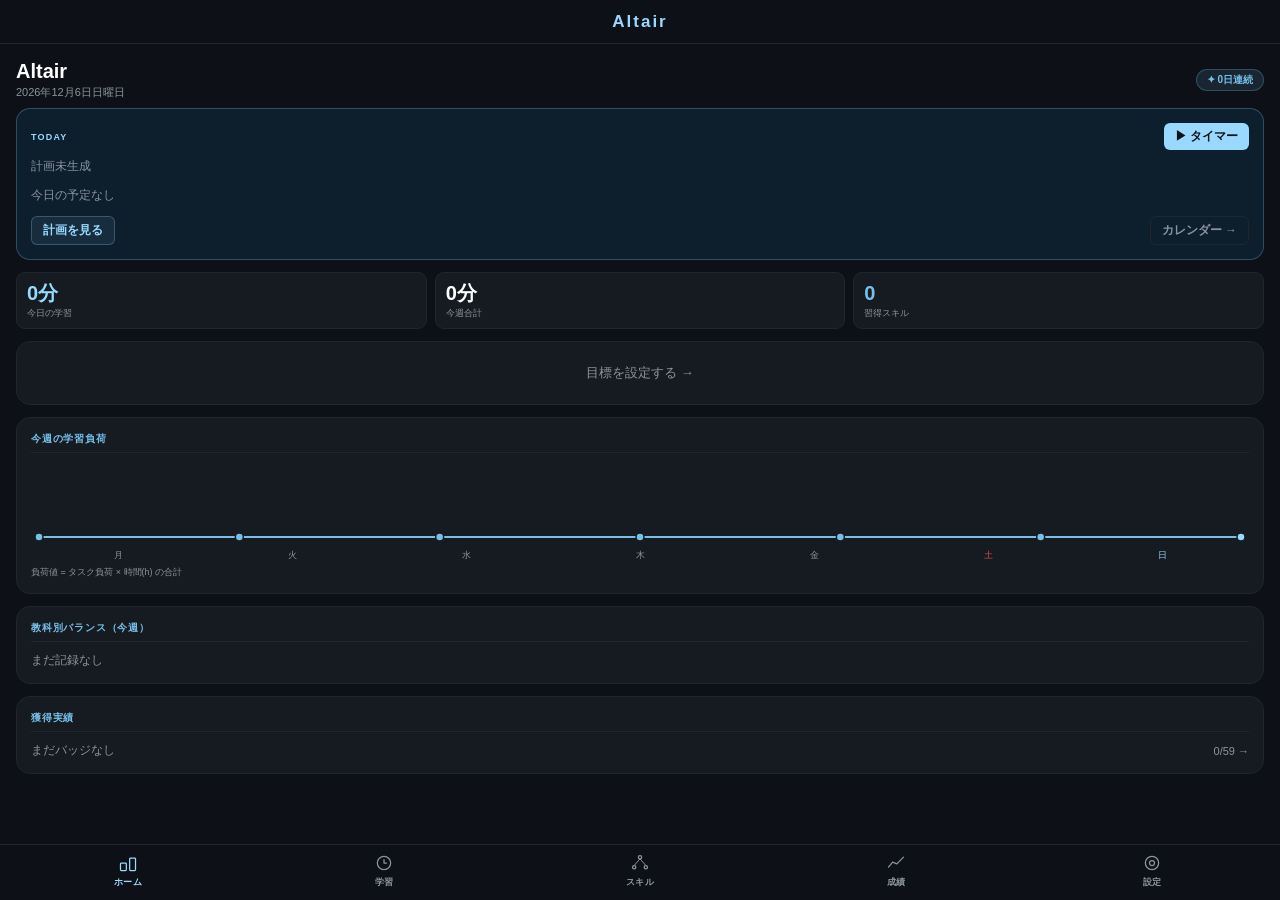
==== Altair.html @ f822167d "Add files via upload" ====
<!DOCTYPE html>
<html lang="ja">
<head>
<meta charset="UTF-8">
<meta name="viewport" content="width=device-width,initial-scale=1,viewport-fit=cover,minimum-scale=1,maximum-scale=1">
<meta name="apple-mobile-web-app-capable" content="yes">
<meta name="apple-mobile-web-app-status-bar-style" content="black-translucent">
<meta name="apple-mobile-web-app-title" content="Altair">
<meta name="theme-color" content="#0d1117">
<link rel="apple-touch-icon" id="altair-icon" href="">
<script id="altair-icon-gen">(function(){
function drawAltairIcon(canvas,scale){
  var S=canvas.width,ctx=canvas.getContext('2d'),cx=S/2,cy=S/2,r=S*0.21;
  ctx.fillStyle='#0d1117';
  ctx.beginPath();ctx.moveTo(r,0);ctx.lineTo(S-r,0);ctx.arcTo(S,0,S,r,r);
  ctx.lineTo(S,S-r);ctx.arcTo(S,S,S-r,S,r);ctx.lineTo(r,S);ctx.arcTo(0,S,0,S-r,r);
  ctx.lineTo(0,r);ctx.arcTo(0,0,r,0,r);ctx.closePath();ctx.fill();
  ctx.save();
  ctx.beginPath();ctx.moveTo(r,0);ctx.lineTo(S-r,0);ctx.arcTo(S,0,S,r,r);
  ctx.lineTo(S,S-r);ctx.arcTo(S,S,S-r,S,r);ctx.lineTo(r,S);ctx.arcTo(0,S,0,S-r,r);
  ctx.lineTo(0,r);ctx.arcTo(0,0,r,0,r);ctx.closePath();ctx.clip();
  var ratio=S/160;ctx.translate(cx,cy);ctx.scale(scale*ratio,scale*ratio);ctx.translate(-80,-80);
  var pts=[[80,12],[108,52],[148,80],[108,108],[80,148],[52,108],[12,80],[52,52]];
  function ds(ss,lw,alpha){ctx.globalAlpha=alpha;ctx.strokeStyle=ss;ctx.lineWidth=lw;ctx.lineJoin='miter';ctx.miterLimit=10;ctx.beginPath();ctx.moveTo(pts[0][0],pts[0][1]);for(var i=1;i<pts.length;i++)ctx.lineTo(pts[i][0],pts[i][1]);ctx.closePath();ctx.stroke();}
  var g=ctx.createLinearGradient(12,12,148,148);g.addColorStop(0,'#d8f2ff');g.addColorStop(0.32,'#3a9ade');g.addColorStop(0.62,'#1a5fa8');g.addColorStop(1,'#5ab8f0');ds(g,20,1);
  var gs=ctx.createLinearGradient(148,148,60,60);gs.addColorStop(0,'rgba(0,16,48,0.3)');gs.addColorStop(1,'rgba(0,16,48,0)');ds(gs,20,1);ds('#fff',5,0.18);ds('#d8f2ff',1.5,0.4);ctx.restore();
}
var c=document.createElement('canvas');c.width=180;c.height=180;drawAltairIcon(c,0.75);
var png=c.toDataURL('image/png');document.getElementById('altair-icon').href=png;
['57','72','76','114','120','144','152','180'].forEach(function(sz){var l=document.createElement('link');l.rel='apple-touch-icon';l.setAttribute('sizes',sz+'x'+sz);l.href=png;document.head.appendChild(l);});
})();</script>

<title>Altair</title>
<style>
/* ============================================================
   style.css
   依存: なし
   責務: アプリ全体のスタイル定義
   このファイルだけで対応できる修正: デザイン変更全般
   ============================================================ */

/* ============================================================
   CSS VARIABLES — デザイントークン
   ============================================================ */

:root {
  /* 背景 */
  --bg-base:       #0d1117;
  --bg-card:       #161b22;
  --bg-card-deep:  #0d1f2d;
  --bg-border:     #21262d;

  /* アクセント */
  --accent-strong: #99d8ff;
  --accent-soft:   #76c0ea;
  --accent-border: rgba(153, 216, 255, 0.25);
  --accent-bg:     rgba(153, 216, 255, 0.08);

  /* テキスト */
  --text-primary:   #ffffff;
  --text-secondary: #c9d1d9;
  --text-muted:     #8b949e;

  /* ステータス */
  --ok:      #3aaa72;
  --warn:    #e09030;
  --bad:     #e24b4a;
  --ok-bg:   rgba(58, 170, 114, 0.12);
  --warn-bg: rgba(224, 144, 48, 0.12);
  --bad-bg:  rgba(226, 75, 74, 0.12);

  /* レイアウト */
  --radius:    14px;
  --radius-sm: 9px;
  --radius-xs: 6px;

  /* セーフエリア */
  --safe-top:    env(safe-area-inset-top, 0px);
  --safe-bottom: env(safe-area-inset-bottom, 0px);
}

/* ============================================================
   RESET & BASE
   ============================================================ */

*, *::before, *::after {
  box-sizing: border-box;
  margin: 0;
  padding: 0;
  -webkit-tap-highlight-color: transparent;
}

html, body {
  height: 100%;
  height: 100dvh;
  overflow: hidden;
  font-family: 'Hiragino Kaku Gothic ProN', 'Yu Gothic', 'Noto Sans JP', sans-serif;
  background: var(--bg-base);
  color: var(--text-primary);
}

/* ============================================================
   APP LAYOUT
   ============================================================ */

#app {
  display: block;
  height: 100dvh;
  overflow: hidden;
  position: relative;
  z-index: 1;
}

/* モバイルヘッダー — 上部固定 */
#mobile-header {
  position: fixed !important;
  top: 0 !important;
  top: var(--safe-top) !important;
  left: 0 !important;
  right: 0 !important;
  display: flex;
  align-items: center;
  justify-content: center;
  height: 44px;
  padding: 0 16px;
  transform: none !important;
  background: var(--bg-base);
  border-bottom: 1px solid var(--bg-border);
  z-index: 100;
}

#mobile-header-title {
  font-size: 17px;
  font-weight: 800;
  color: var(--accent-strong);
  letter-spacing: 2px;
}

/* メインコンテンツ — ヘッダーとタブバーの間にスクロール */
#main-content {
  position: fixed;
  top: calc(var(--safe-top) + 44px);
  left: 0;
  right: 0;
  bottom: calc(var(--safe-bottom) + 56px);
  overflow-y: auto;
  -webkit-overflow-scrolling: touch;
  padding: 16px 16px 16px;
}

/* タブバー — 下部固定 */
#tab-bar {
  position: fixed !important;
  bottom: 0 !important;
  left: 0 !important;
  right: 0 !important;
  display: flex;
  background: var(--bg-base);
  border-top: 1px solid var(--bg-border);
  padding-bottom: var(--safe-bottom);
  height: calc(56px + var(--safe-bottom));
  z-index: 100;
  transform: none !important;
  will-change: auto;
}

.tab-btn {
  flex: 1;
  display: flex;
  flex-direction: column;
  align-items: center;
  gap: 3px;
  padding: 8px 2px 6px;
  background: none;
  border: none;
  cursor: pointer;
  font-family: inherit;
  color: var(--text-muted);
  transition: color 0.15s;
  min-width: 0;
}

.tab-btn.active {
  color: var(--accent-strong);
}

.tab-icon {
  width: 20px;
  height: 20px;
  stroke: currentColor;
}

.tab-label {
  font-size: 9px;
  font-weight: 700;
  letter-spacing: 0.3px;
}

/* ============================================================
   CARDS
   ============================================================ */

.card {
  background: var(--bg-card);
  border-radius: var(--radius);
  border: 1px solid var(--bg-border);
  padding: 14px;
  margin-bottom: 12px;
}

.card-deep {
  background: var(--bg-card-deep);
  border-radius: var(--radius);
  border: 1px solid var(--accent-border);
  padding: 14px;
  margin-bottom: 12px;
}

.card-label {
  font-size: 9px;
  font-weight: 700;
  color: var(--accent-strong);
  letter-spacing: 1.2px;
  margin-bottom: 8px;
}

/* ============================================================
   STATS ROW
   ============================================================ */

.stats-row {
  display: grid;
  grid-template-columns: repeat(3, minmax(0, 1fr));
  gap: 8px;
  margin-bottom: 12px;
}

.stat-card {
  background: var(--bg-card);
  border-radius: var(--radius-sm);
  border: 1px solid var(--bg-border);
  padding: 10px 10px 8px;
}

.stat-val {
  font-size: 20px;
  font-weight: 700;
  color: var(--text-primary);
  line-height: 1;
}

.stat-val-unit {
  font-size: 11px;
  font-weight: 400;
  color: var(--text-muted);
}

.stat-lbl {
  font-size: 9px;
  color: var(--text-muted);
  margin-top: 4px;
}

/* ============================================================
   PAGE HEADER
   ============================================================ */

.page-header {
  display: flex;
  align-items: flex-start;
  justify-content: space-between;
  flex-wrap: wrap;
  gap: 8px;
  margin-bottom: 16px;
}

.page-title {
  font-size: 20px;
  font-weight: 800;
  color: var(--text-primary);
}

.page-subtitle {
  font-size: 11px;
  color: var(--text-muted);
  margin-top: 2px;
}

.page-actions {
  display: flex;
  gap: 6px;
  align-items: center;
}

/* ============================================================
   BUTTONS
   ============================================================ */

.btn {
  display: inline-flex;
  align-items: center;
  gap: 5px;
  padding: 9px 16px;
  border-radius: var(--radius-sm);
  border: none;
  font-size: 13px;
  font-weight: 700;
  cursor: pointer;
  font-family: inherit;
  transition: opacity 0.15s, transform 0.1s;
  -webkit-appearance: none;
  appearance: none;
  flex-shrink: 0;
}

.btn:active {
  opacity: 0.8;
  transform: scale(0.97);
}

.btn-primary {
  background: var(--accent-strong);
  color: #0d1117;
}

.btn-secondary {
  background: var(--accent-bg);
  color: var(--accent-strong);
  border: 1px solid var(--accent-border);
}

.btn-danger {
  background: var(--bad-bg);
  color: var(--bad);
  border: 1px solid rgba(226, 75, 74, 0.25);
}

.btn-ghost {
  background: transparent;
  color: var(--text-muted);
  border: 1px solid var(--bg-border);
}

.btn-sm {
  padding: 5px 11px;
  font-size: 12px;
  border-radius: var(--radius-xs);
}

.btn-icon {
  padding: 7px;
  border-radius: var(--radius-xs);
}

.btn-full {
  width: 100%;
  justify-content: center;
}

/* ============================================================
   FORM ELEMENTS
   ============================================================ */

.form-group {
  margin-bottom: 12px;
}

label {
  font-size: 11px;
  font-weight: 700;
  color: var(--text-secondary);
  display: block;
  margin-bottom: 5px;
}

input, select, textarea {
  width: 100%;
  padding: 10px 12px;
  border-radius: var(--radius-sm);
  border: 1px solid var(--bg-border);
  background: var(--bg-base);
  font-size: 15px;
  color: var(--text-primary);
  font-family: inherit;
  outline: none;
  transition: border-color 0.15s;
  -webkit-appearance: none;
  appearance: none;
}

input:focus, select:focus, textarea:focus {
  border-color: var(--accent-soft);
}

input::placeholder, textarea::placeholder {
  color: var(--text-muted);
}

select option {
  background: var(--bg-card);
  color: var(--text-primary);
}

textarea {
  resize: vertical;
  min-height: 80px;
}

/* ============================================================
   BADGES / CHIPS
   ============================================================ */

.badge {
  display: inline-flex;
  align-items: center;
  padding: 3px 9px;
  border-radius: 20px;
  font-size: 11px;
  font-weight: 700;
}

.badge-accent  { background: var(--accent-bg);  color: var(--accent-strong); border: 1px solid var(--accent-border); }
.badge-ok      { background: var(--ok-bg);      color: var(--ok); }
.badge-warn    { background: var(--warn-bg);     color: var(--warn); }
.badge-bad     { background: var(--bad-bg);      color: var(--bad); }

.chip {
  padding: 6px 12px;
  border-radius: 18px;
  border: 1.5px solid var(--bg-border);
  font-size: 12px;
  font-weight: 600;
  cursor: pointer;
  background: var(--bg-card);
  color: var(--text-muted);
  transition: all 0.12s;
}

.chip.active {
  border-color: var(--accent-soft);
  background: var(--accent-bg);
  color: var(--accent-strong);
}

.chips {
  display: flex;
  gap: 6px;
  flex-wrap: wrap;
}

/* ============================================================
   BAR CHARTS
   ============================================================ */

.bar-track {
  height: 5px;
  background: var(--bg-border);
  border-radius: 3px;
  overflow: hidden;
  margin-top: 4px;
}

.bar-fill {
  height: 100%;
  border-radius: 3px;
  transition: width 0.4s ease;
  min-width: 3px;
}

.week-bars {
  display: flex;
  gap: 4px;
  align-items: flex-end;
  height: 60px;
  margin-top: 4px;
}

.week-bar-wrap {
  flex: 1;
  display: flex;
  flex-direction: column;
  align-items: center;
  gap: 4px;
}

.week-bar-bg {
  width: 100%;
  height: 48px;
  background: var(--bg-border);
  border-radius: 3px 3px 0 0;
  position: relative;
  overflow: hidden;
}

.week-bar-fill {
  position: absolute;
  bottom: 0;
  left: 0;
  right: 0;
  background: var(--accent-soft);
  border-radius: 3px 3px 0 0;
  transition: height 0.4s ease;
}

.week-bar-fill.today {
  background: var(--accent-strong);
}

.week-bar-day {
  font-size: 9px;
  color: var(--text-muted);
}

.week-bar-day.today {
  color: var(--accent-strong);
}

/* ============================================================
   PROGRESS RING (タイマー用)
   ============================================================ */

.progress-ring-wrap {
  display: flex;
  justify-content: center;
  align-items: center;
  margin: 8px 0;
}

/* ============================================================
   TIMER DISPLAY
   ============================================================ */

.timer-display {
  font-size: clamp(48px, 14vw, 72px);
  font-weight: 800;
  letter-spacing: -2px;
  font-variant-numeric: tabular-nums;
  text-align: center;
  line-height: 1;
  color: var(--text-primary);
  transition: color 0.3s;
}

.timer-display.running { color: var(--accent-strong); }
.timer-display.paused  { color: var(--warn); }

/* ============================================================
   FLASHCARD
   ============================================================ */

.flashcard-wrap {
  perspective: 1000px;
  max-width: 420px;
  margin: 0 auto 16px;
}

.flashcard {
  width: 100%;
  aspect-ratio: 16 / 9;
  position: relative;
  transform-style: preserve-3d;
  transition: transform 0.45s cubic-bezier(0.4, 0, 0.2, 1);
  cursor: pointer;
  border-radius: var(--radius);
}

.flashcard.flipped {
  transform: rotateY(180deg);
}

.flashcard-face {
  position: absolute;
  inset: 0;
  border-radius: var(--radius);
  display: flex;
  flex-direction: column;
  align-items: center;
  justify-content: center;
  padding: 20px;
  backface-visibility: hidden;
  -webkit-backface-visibility: hidden;
}

.flashcard-front {
  background: var(--bg-card-deep);
  border: 1px solid var(--accent-border);
}

.flashcard-back {
  background: var(--bg-card);
  border: 1px solid var(--bg-border);
  transform: rotateY(180deg);
}

.flashcard-label {
  font-size: 9px;
  font-weight: 700;
  letter-spacing: 1.5px;
  color: var(--accent-strong);
  margin-bottom: 8px;
}

.flashcard-text {
  font-size: clamp(14px, 4vw, 20px);
  font-weight: 700;
  text-align: center;
  line-height: 1.5;
  color: var(--text-primary);
}

.flashcard-progress-bar {
  display: flex;
  align-items: center;
  gap: 8px;
  margin-bottom: 10px;
  font-size: 12px;
  color: var(--text-muted);
}

.flashcard-progress-track {
  flex: 1;
  height: 5px;
  background: var(--bg-border);
  border-radius: 3px;
  overflow: hidden;
}

.flashcard-progress-fill {
  height: 100%;
  background: var(--accent-soft);
  border-radius: 3px;
  transition: width 0.3s;
}

/* ============================================================
   CALENDAR
   ============================================================ */

.calendar-grid {
  display: grid;
  grid-template-columns: repeat(7, 1fr);
  gap: 3px;
}

.calendar-day-header {
  text-align: center;
  font-size: 10px;
  font-weight: 700;
  color: var(--text-muted);
  padding: 3px 0;
}

.calendar-day {
  display: flex;
  flex-direction: column;
  align-items: center;
  padding: 4px 2px;
  border-radius: 7px;
  cursor: pointer;
  font-size: 12px;
  transition: background 0.12s;
  border: 1.5px solid transparent;
  color: var(--text-secondary);
  min-height: 52px;
}

.calendar-day:hover { background: var(--accent-bg); }
.calendar-day.today { background: var(--accent-strong); color: #0d1117; font-weight: 800; }
.calendar-day.selected { border-color: var(--accent-soft); background: var(--accent-bg); }
.calendar-day.other-month { opacity: 0.3; }

.calendar-day-dots {
  display: flex;
  gap: 2px;
  margin-top: 2px;
}

.calendar-dot {
  width: 4px;
  height: 4px;
  border-radius: 50%;
  background: var(--accent-soft);
}

.calendar-dot.high { background: var(--bad); }
.calendar-dot.mid  { background: var(--warn); }

.calendar-day-mini {
  font-size: 8px;
  line-height: 1.3;
  text-align: center;
  margin-top: 1px;
  width: 100%;
  overflow: hidden;
  white-space: nowrap;
  text-overflow: ellipsis;
  color: var(--accent-soft);
}

.calendar-day.today .calendar-day-mini { color: rgba(13, 17, 23, 0.8); }

/* ============================================================
   EVENT LIST ITEM
   ============================================================ */

.event-item {
  display: flex;
  align-items: center;
  gap: 10px;
  padding: 10px 12px;
  border-radius: var(--radius-sm);
  background: var(--accent-bg);
  border: 1px solid var(--bg-border);
  margin-bottom: 6px;
}

.event-bar {
  width: 4px;
  min-height: 36px;
  border-radius: 2px;
  flex-shrink: 0;
}

/* ============================================================
   SKILL TREE
   ============================================================ */

.skill-subj-grid {
  display: grid;
  grid-template-columns: repeat(2, minmax(0, 1fr));
  gap: 10px;
  margin-bottom: 12px;
}

.skill-subj-card {
  background: var(--bg-card);
  border-radius: var(--radius);
  border: 1.5px solid var(--bg-border);
  padding: 14px 12px;
  cursor: pointer;
  transition: border-color 0.15s, transform 0.1s;
  text-align: center;
  position: relative;
  overflow: hidden;
}

.skill-subj-card:active { transform: scale(0.97); }
.skill-subj-card.has-skills { border-color: var(--accent-soft); } /* border-color is overridden per-card in JS */

.skill-subj-name  { font-size: 14px; font-weight: 800; margin-bottom: 4px; }
.skill-subj-count { font-size: 11px; color: var(--text-muted); }

.skill-subj-bar {
  position: absolute;
  bottom: 0;
  left: 0;
  height: 3px;
  border-radius: 0 2px 0 0;
  transition: width 0.4s ease;
}

/* スキルマップオーバーレイ */
#skill-map-overlay {
  display: none;
  position: fixed;
  inset: 0;
  z-index: 500;
  background: var(--bg-base);
  flex-direction: column;
}

#skill-map-overlay.open { display: flex; }

#skill-map-header {
  background: var(--bg-card);
  border-bottom: 1px solid var(--bg-border);
  padding: 10px 14px;
  display: flex;
  align-items: center;
  justify-content: space-between;
  flex-shrink: 0;
  padding-top: calc(10px + var(--safe-top));
}

#skill-map-body {
  flex: 1;
  overflow: hidden;
  padding: 14px;
  position: relative;
  cursor: grab;
  user-select: none;
}

#skill-map-body.panning { cursor: grabbing; }

#skill-map-svg-wrap {
  display: inline-block;
  min-width: 100%;
  position: absolute;
  top: 0;
  left: 0;
}

/* ============================================================
   ACCORDION / TREND
   ============================================================ */

.accordion {
  border-radius: var(--radius-sm);
  border: 1px solid var(--bg-border);
  margin-bottom: 8px;
  overflow: hidden;
}

.accordion-header {
  display: flex;
  align-items: center;
  justify-content: space-between;
  padding: 10px 14px;
  background: var(--bg-card);
  cursor: pointer;
  gap: 8px;
}

.accordion-title {
  font-size: 13px;
  font-weight: 700;
  flex: 1;
  color: var(--text-primary);
}

.accordion-body {
  padding: 12px 14px;
  border-top: 1px solid var(--bg-border);
  display: none;
}

.accordion-body.open { display: block; }

/* ============================================================
   SECTION LABEL
   ============================================================ */

.section-label {
  font-size: 10px;
  font-weight: 700;
  color: var(--accent-soft);
  letter-spacing: 0.8px;
  margin-bottom: 10px;
  padding-bottom: 6px;
  border-bottom: 1px solid var(--bg-border);
}

/* ============================================================
   LIST ROW
   ============================================================ */

.list-row {
  display: flex;
  align-items: center;
  justify-content: space-between;
  padding: 8px 0;
  border-bottom: 1px solid var(--bg-border);
  font-size: 13px;
  color: var(--text-primary);
}

.list-row:last-child { border-bottom: none; }

/* ============================================================
   BADGE CARDS (実績)
   ============================================================ */

.badge-grid {
  display: grid;
  grid-template-columns: repeat(3, minmax(0, 1fr));
  gap: 10px;
}

.achievement-card {
  background: var(--bg-card);
  border: 1.5px solid var(--bg-border);
  border-radius: var(--radius-sm);
  padding: 12px 8px;
  text-align: center;
  cursor: pointer;
  transition: border-color 0.15s;
}

.achievement-card.earned {
  border-color: var(--accent-soft);
  background: var(--accent-bg);
}

.achievement-icon {
  font-size: 22px;
  display: block;
  margin-bottom: 4px;
}

.achievement-name {
  font-size: 10px;
  font-weight: 700;
  color: var(--text-primary);
  margin-bottom: 2px;
  overflow: hidden;
  white-space: nowrap;
  text-overflow: ellipsis;
}

.achievement-hint {
  font-size: 9px;
  color: var(--text-muted);
  line-height: 1.4;
}

/* ============================================================
   MODAL
   ============================================================ */

.modal-overlay {
  display: none;
  position: fixed;
  inset: 0;
  background: rgba(0, 0, 0, 0.6);
  z-index: 1000;
  align-items: flex-end;
  justify-content: center;
}

.modal-overlay.open { display: flex; }

.modal {
  background: var(--bg-card);
  border-radius: var(--radius) var(--radius) 0 0;
  padding: 20px 18px;
  width: 100%;
  max-width: 520px;
  max-height: 90vh;
  overflow-y: auto;
  padding-bottom: calc(20px + var(--safe-bottom));
  border-top: 2px solid var(--accent-soft);
  animation: modal-up 0.2s ease;
}

@keyframes modal-up {
  from { transform: translateY(24px); opacity: 0; }
  to   { transform: translateY(0);    opacity: 1; }
}

.modal-title {
  font-size: 16px;
  font-weight: 800;
  margin-bottom: 16px;
  color: var(--text-primary);
}

.modal-actions {
  display: flex;
  gap: 8px;
  justify-content: flex-end;
  margin-top: 16px;
}

@media (min-width: 600px) {
  .modal-overlay { align-items: center; }
  .modal { border-radius: var(--radius); max-width: 460px; }
}

/* ============================================================
   TOAST
   ============================================================ */

#toast {
  position: fixed;
  bottom: calc(64px + var(--safe-bottom));
  left: 50%;
  transform: translateX(-50%) translateY(8px);
  background: rgba(22, 27, 34, 0.95);
  color: var(--text-primary);
  border: 1px solid var(--bg-border);
  padding: 9px 18px;
  border-radius: 20px;
  font-size: 12px;
  font-weight: 600;
  opacity: 0;
  transition: opacity 0.25s, transform 0.25s;
  z-index: 2000;
  white-space: nowrap;
  pointer-events: none;
  max-width: calc(100vw - 32px);
}

#toast.show {
  opacity: 1;
  transform: translateX(-50%) translateY(0);
}

/* ============================================================
   OFFLINE BADGE
   ============================================================ */

#offline-badge {
  display: none;
  position: fixed;
  top: calc(8px + var(--safe-top));
  right: 8px;
  z-index: 9999;
  background: var(--warn);
  color: #fff;
  padding: 3px 10px;
  border-radius: 12px;
  font-size: 10px;
  font-weight: 700;
}

/* ============================================================
   GOAL PROGRESS BAR
   ============================================================ */

.goal-bar-bg {
  height: 5px;
  background: var(--bg-border);
  border-radius: 3px;
  overflow: hidden;
}

.goal-bar-fill {
  height: 100%;
  border-radius: 3px;
  background: var(--accent-soft);
  transition: width 0.6s ease;
}

/* ============================================================
   PLAN ITEMS
   ============================================================ */

.plan-item {
  display: flex;
  align-items: center;
  gap: 8px;
  margin-bottom: 8px;
}

.plan-item-subject {
  font-size: 12px;
  color: var(--text-secondary);
  width: 44px;
  flex-shrink: 0;
}

.plan-item-track {
  flex: 1;
  height: 4px;
  border-radius: 2px;
  background: var(--bg-border);
  overflow: hidden;
}

.plan-item-fill {
  height: 100%;
  border-radius: 2px;
  background: var(--accent-soft);
}

.plan-item-fill.done {
  background: var(--ok);
}

.plan-item-time {
  font-size: 12px;
  color: var(--accent-strong);
  font-weight: 700;
  width: 44px;
  text-align: right;
  flex-shrink: 0;
}

/* ============================================================
   STREAK BADGE
   ============================================================ */

.streak-badge {
  display: inline-flex;
  align-items: center;
  gap: 4px;
  background: rgba(118, 192, 234, 0.12);
  border: 1px solid rgba(118, 192, 234, 0.25);
  border-radius: 20px;
  padding: 3px 10px;
  font-size: 10px;
  color: var(--accent-soft);
  font-weight: 700;
}

/* ============================================================
   TABS (ページ内タブ)
   ============================================================ */

.page-tabs {
  display: flex;
  gap: 6px;
  flex-wrap: wrap;
  margin-bottom: 12px;
}

.page-tab {
  padding: 6px 12px;
  border-radius: 18px;
  border: 1.5px solid var(--bg-border);
  font-size: 12px;
  font-weight: 700;
  cursor: pointer;
  background: var(--bg-card);
  color: var(--text-muted);
  transition: all 0.12s;
  font-family: inherit;
}

.page-tab.active {
  border-color: var(--accent-soft);
  background: var(--accent-bg);
  color: var(--accent-strong);
}

/* ============================================================
   SCROLLBAR（WebKit）
   ============================================================ */

::-webkit-scrollbar { width: 3px; height: 3px; }
::-webkit-scrollbar-track { background: transparent; }
::-webkit-scrollbar-thumb { background: var(--bg-border); border-radius: 2px; }

/* ============================================================
   UTILITIES
   ============================================================ */

.text-accent  { color: var(--accent-strong); }
.text-soft    { color: var(--accent-soft); }
.text-muted   { color: var(--text-muted); }
.text-ok      { color: var(--ok); }
.text-warn    { color: var(--warn); }
.text-bad     { color: var(--bad); }

.fw-bold { font-weight: 700; }
.fw-black { font-weight: 800; }

.mt-4  { margin-top: 4px; }
.mt-8  { margin-top: 8px; }
.mt-12 { margin-top: 12px; }
.mt-16 { margin-top: 16px; }

.mb-4  { margin-bottom: 4px; }
.mb-8  { margin-bottom: 8px; }
.mb-12 { margin-bottom: 12px; }

.flex       { display: flex; }
.flex-col   { flex-direction: column; }
.items-center { align-items: center; }
.justify-between { justify-content: space-between; }
.gap-6  { gap: 6px; }
.gap-8  { gap: 8px; }
.gap-12 { gap: 12px; }
.flex-1 { flex: 1; min-width: 0; }


</style>
</head>
<body>
<div id="offline-badge">オフライン</div>
<div id="toast"></div>
<div id="app">
  <div id="mobile-header">
    <div id="mobile-header-title">Altair</div>
  </div>
  <div id="main-content"></div>
  <nav id="tab-bar">
    <button class="tab-btn active" data-page="home" onclick="navigateTo('home')">
      <svg class="tab-icon" viewBox="0 0 24 24" fill="none"><rect x="3" y="12" width="7" height="9" rx="1" stroke="currentColor" stroke-width="1.5"/><rect x="14" y="6" width="7" height="15" rx="1" stroke="currentColor" stroke-width="1.5"/></svg>
      <span class="tab-label">ホーム</span>
    </button>
    <button class="tab-btn" data-page="study" onclick="navigateTo('study')">
      <svg class="tab-icon" viewBox="0 0 24 24" fill="none"><circle cx="12" cy="12" r="8" stroke="currentColor" stroke-width="1.5"/><polyline points="12,8 12,12 15,12" stroke="currentColor" stroke-width="1.5" stroke-linecap="round" stroke-linejoin="round"/></svg>
      <span class="tab-label">学習</span>
    </button>
    <button class="tab-btn" data-page="skill" onclick="navigateTo('skill')">
      <svg class="tab-icon" viewBox="0 0 24 24" fill="none"><circle cx="12" cy="5" r="2" stroke="currentColor" stroke-width="1.5"/><circle cx="5" cy="17" r="2" stroke="currentColor" stroke-width="1.5"/><circle cx="19" cy="17" r="2" stroke="currentColor" stroke-width="1.5"/><line x1="12" y1="7" x2="5" y2="15" stroke="currentColor" stroke-width="1.2"/><line x1="12" y1="7" x2="19" y2="15" stroke="currentColor" stroke-width="1.2"/></svg>
      <span class="tab-label">スキル</span>
    </button>
    <button class="tab-btn" data-page="grades" onclick="navigateTo('grades')">
      <svg class="tab-icon" viewBox="0 0 24 24" fill="none"><polyline points="3,17 8,11 13,13 21,5" stroke="currentColor" stroke-width="1.5" stroke-linecap="round" stroke-linejoin="round"/></svg>
      <span class="tab-label">成績</span>
    </button>
    <button class="tab-btn" data-page="settings" onclick="navigateTo('settings')">
      <svg class="tab-icon" viewBox="0 0 24 24" fill="none"><circle cx="12" cy="12" r="8" stroke="currentColor" stroke-width="1.5"/><circle cx="12" cy="12" r="3" stroke="currentColor" stroke-width="1.5"/></svg>
      <span class="tab-label">設定</span>
    </button>
  </nav>
</div>

<!-- スキルマップ オーバーレイ（app-skill.jsで動的生成） -->

<!-- 予定追加モーダル -->
<div class="modal-overlay" id="modal-event">
  <div class="modal">
    <div class="modal-title" id="modal-event-title">予定を追加</div>
    <div class="form-group"><label>タイトル</label><input type="text" id="input-event-title" placeholder="例：数学演習"></div>
    <div class="form-group"><label>日付</label><input type="date" id="input-event-date"></div>
    <div class="form-group"><label>教科</label><select id="input-event-subject"></select></div>
    <div class="form-group">
      <label>負荷レベル</label>
      <select id="input-event-load">
        <option value="1">1 — 軽い</option>
        <option value="2" selected>2 — 普通</option>
        <option value="3">3 — やや重い</option>
        <option value="4">4 — 重い</option>
        <option value="5">5 — 最大</option>
      </select>
    </div>
    <div class="modal-actions">
      <button class="btn btn-secondary" onclick="closeModal('modal-event')">キャンセル</button>
      <button class="btn btn-primary" onclick="saveEvent()">保存</button>
    </div>
  </div>
</div>

<!-- デッキ作成 -->
<div class="modal-overlay" id="modal-deck">
  <div class="modal">
    <div class="modal-title">デッキを作成</div>
    <div class="form-group"><label>デッキ名</label><input type="text" id="input-deck-name" placeholder="例：英単語 Level 1"></div>
    <div class="form-group"><label>教科</label><select id="input-deck-subject"></select></div>
    <div class="modal-actions">
      <button class="btn btn-secondary" onclick="closeModal('modal-deck')">キャンセル</button>
      <button class="btn btn-primary" onclick="saveDeck()">作成</button>
    </div>
  </div>
</div>

<!-- カード追加 -->
<div class="modal-overlay" id="modal-card">
  <div class="modal">
    <div class="modal-title">カードを追加</div>
    <div class="form-group">
      <label>一括貼り付け（問題[Tab or カンマ]答え）</label>
      <textarea id="input-card-bulk" rows="4" placeholder="apple	リンゴ&#10;book	本"></textarea>
    </div>
    <div style="display:flex;gap:8px;margin-bottom:8px">
      <div style="flex:1"><label style="font-size:11px;font-weight:700;color:var(--text-secondary);display:block;margin-bottom:5px">問題</label><input type="text" id="input-card-front" placeholder="表面"></div>
      <div style="flex:1"><label style="font-size:11px;font-weight:700;color:var(--text-secondary);display:block;margin-bottom:5px">答え</label><input type="text" id="input-card-back" placeholder="裏面"></div>
    </div>
    <button class="btn btn-ghost btn-sm" onclick="document.getElementById('card-file-input').click()">📂 ファイルから読み込み</button>
    <input type="file" id="card-file-input" accept=".csv,.txt,.tsv" style="display:none" onchange="loadCardFile(event)">
    <div class="modal-actions">
      <button class="btn btn-secondary" onclick="closeModal('modal-card')">キャンセル</button>
      <button class="btn btn-primary" onclick="saveCards()">追加</button>
    </div>
  </div>
</div>

<!-- 教科追加 -->
<div class="modal-overlay" id="modal-subject">
  <div class="modal">
    <div class="modal-title">教科を追加</div>
    <div class="form-group"><label>教科名</label><input type="text" id="input-subject-name" placeholder="例：倫理"></div>
    <div class="form-group">
      <label>色（他の教科と重複しない色を選択）</label>
      <div class="flex gap-8 items-center">
        <input type="color" id="input-subject-color" value="#a0c4ff" style="width:44px;height:36px;padding:2px;cursor:pointer;flex-shrink:0">
        <input type="text" id="input-subject-color-hex" value="#a0c4ff" placeholder="#rrggbb" style="flex:1;font-family:monospace" oninput="syncSubjectColor()">
      </div>
    </div>
    <div class="form-group">
      <label>分類</label>
      <select id="input-subject-type">
        <option value="liberal">文系</option>
        <option value="science">理系</option>
      </select>
    </div>
    <div class="modal-actions">
      <button class="btn btn-secondary" onclick="closeModal('modal-subject')">キャンセル</button>
      <button class="btn btn-primary" onclick="saveSubject()">追加</button>
    </div>
  </div>
</div>

<!-- 目標設定 -->
<div class="modal-overlay" id="modal-goal">
  <div class="modal">
    <div class="modal-title">目標を設定</div>
    <div class="form-group"><label>志望校</label><input type="text" id="input-goal-school" placeholder="例：東京大学 理科一類"></div>
    <div class="form-group"><label>入試日</label><input type="date" id="input-goal-date"></div>
    <div class="form-group"><label>週間目標時間（h）</label><input type="number" id="input-goal-hours" min="1" max="100" placeholder="例：35"></div>
    <div class="modal-actions">
      <button class="btn btn-secondary" onclick="closeModal('modal-goal')">キャンセル</button>
      <button class="btn btn-primary" onclick="saveGoal()">保存</button>
    </div>
  </div>
</div>

<!-- テスト追加 STEP1：基本情報＋教科選択 -->
<div class="modal-overlay" id="modal-test">
  <div class="modal">
    <div class="modal-title" id="modal-test-title">テストを追加</div>
    <div class="form-group"><label>テスト名</label><input type="text" id="input-test-name" placeholder="例：第3回定期試験"></div>
    <div class="form-group"><label>種別</label>
      <select id="input-test-type"></select>
    </div>
    <div class="form-group"><label>学年（任意）</label>
      <select id="input-test-grade">
        <option value="">指定なし</option>
        <option value="1年">1年</option>
        <option value="2年">2年</option>
        <option value="3年">3年</option>
      </select>
    </div>
    <div class="form-group"><label>日付</label><input type="date" id="input-test-date"></div>
    <div class="form-group">
      <label>教科（複数選択可）</label>
      <div class="chips" id="test-subj-chips" style="margin-top:6px;gap:6px;flex-wrap:wrap"></div>
    </div>
    <div class="modal-actions">
      <button class="btn btn-secondary" onclick="closeModal('modal-test')">キャンセル</button>
      <button class="btn btn-primary" onclick="nextTestStep()">次へ →</button>
    </div>
  </div>
</div>

<!-- テスト追加 STEP2：点数入力 -->
<div class="modal-overlay" id="modal-test-score">
  <div class="modal">
    <div class="modal-title">点数を入力</div>
    <div style="font-size:12px;color:var(--text-muted);margin-bottom:12px" id="test-score-info"></div>
    <div id="test-score-inputs"></div>
    <div style="font-size:10px;color:var(--text-muted);margin-top:4px" id="test-score-hint"></div>
    <div class="modal-actions">
      <button class="btn btn-secondary" onclick="document.getElementById('modal-test-score').classList.remove('open')">キャンセル</button>
      <button class="btn btn-primary" onclick="saveTestScore()">保存</button>
    </div>
  </div>
</div>


<script>

// === config.js ===
// config.js
// 依存: なし
// 責務: アプリ全体の定数・教科・カラー・設定値の定義
// このファイルだけで対応できる修正: 教科の追加削除・色変更・定数調整
// ============================================================

const CFG = {

  // ----------------------------------------
  // アプリ情報
  // ----------------------------------------
  APP_NAME: 'Altair',
  APP_VERSION: '1.7',
  STORAGE_KEY: 'altair_v1',
  TIMER_KEY: 'altair_timer_v1',

  // ----------------------------------------
  // デフォルト教科
  // ユーザーが教科を追加・削除しても、
  // ここに定義された教科は常に存在する
  // ----------------------------------------
  DEFAULT_SUBJECTS: ['数学', '英語', '国語', '物理', '化学', '生物', '日本史', '世界史', '地理'],

  // 文理分類 (true=理系, false=文系)
  SUBJECT_SCIENCE: {
    '数学': true, '物理': true, '化学': true, '生物': true,
    '英語': false, '国語': false, '日本史': false, '世界史': false, '地理': false,
  },

  // ----------------------------------------
  // テスト種別
  // ----------------------------------------
  TEST_TYPES: ['定期試験', '模擬試験', '実力テスト', '小テスト', 'その他'],

  // ----------------------------------------
  // カラーパレット
  // アクセントカラーは #99d8ff（強）と #76c0ea（弱）の混在
  // ----------------------------------------
  COLORS: {
    // 背景系
    bgBase:       '#0d1117',   // アプリ背景
    bgCard:       '#161b22',   // カード背景
    bgCardDeep:   '#0d1f2d',   // 強調カード背景（今日の計画など）
    bgBorder:     '#21262d',   // ボーダー

    // アクセント
    accentStrong: '#99d8ff',   // テキスト・強調・タブ選択
    accentSoft:   '#76c0ea',   // グラフ塗り・バー・サブ要素
    accentBorder: 'rgba(153,216,255,0.25)',  // アクセントボーダー
    accentBg:     'rgba(153,216,255,0.08)', // アクセント背景

    // テキスト
    textPrimary:   '#ffffff',
    textSecondary: '#c9d1d9',
    textMuted:     '#8b949e',

    // ステータス
    ok:   '#3aaa72',
    warn: '#e09030',
    bad:  '#e24b4a',

    // ステータス背景
    okBg:   'rgba(58,170,114,0.12)',
    warnBg: 'rgba(224,144,48,0.12)',
    badBg:  'rgba(226,75,74,0.12)',
  },

  // ----------------------------------------
  // 教科カラー（グラフ・スキルツリーで使用）
  // 教科名をキーにした色定義
  // ----------------------------------------
  SUBJECT_COLORS: {
    '数学':   '#60a5fa',
    '英語':   '#f97316',
    '国語':   '#c084fc',
    '物理':   '#34d399',
    '化学':   '#fbbf24',
    '生物':   '#4ade80',
    '日本史': '#f87171',
    '世界史': '#fb923c',
    '地理':   '#e879f9',
    // 追加教科はデフォルトカラーを使用
    '_default': '#8b949e',
  },

  // ----------------------------------------
  // タイマー設定
  // ----------------------------------------
  TIMER: {
    saveIntervalMs: 30000,   // 自動保存間隔（30秒）
    badgeCheckMs:   60000,   // 実績チェック間隔（60秒）
  },

  // ----------------------------------------
  // 計画エンジン設定
  // ----------------------------------------
  PLAN: {
    // 習熟度の重み（スキルツリーの完了率が低い教科を優先）
    skillWeight:    0.4,
    // テスト結果の重み（点数が低い教科を優先）
    testWeight:     0.3,
    // 直近学習の重み（最近やっていない教科を優先）
    recencyWeight:  0.3,
    // 1日の最小推奨時間（分）
    minDailyMinutes: 30,
    // 1教科あたりの最大推奨時間（分）
    maxSubjectMinutes: 180,
  },

  // ----------------------------------------
  // 週間目標のデフォルト値（時間）
  // 目標設定で変更可能
  // ----------------------------------------
  DEFAULT_WEEKLY_GOAL_HOURS: 35,

  // ----------------------------------------
  // カレンダー負荷レベルの色
  // ----------------------------------------
  LOAD_COLORS: {
    1: '#3aaa72',  // 軽い
    2: '#76c0ea',  // 普通
    3: '#e09030',  // やや重い
    4: '#e24b4a',  // 重い
    5: '#a855f7',  // 最大
  },

  // ----------------------------------------
  // 実績バッジのTier定義
  // ----------------------------------------
  BADGE_TIERS: {
    1: { label: 'Bronze', color: '#cd7f32' },
    2: { label: 'Silver', color: '#c0c0c0' },
    3: { label: 'Gold',   color: '#fbbf24' },
    4: { label: 'Plat',   color: '#99d8ff' },
    5: { label: '???',    color: '#a855f7' },  // 最高難易度
  },

};


// === store.js ===
// store.js
// 依存: config.js
// 責務: アプリ状態の定義・localStorage読み書き・データ管理
// このファイルだけで対応できる修正: データ保存系のバグ全般
// ============================================================

// ============================================================
// STATE — アプリ状態
// ============================================================

let S = {};

const STATE_DEFAULTS = {
  // 教科（ユーザー追加分）
  subjects: [],

  // カレンダー予定
  // { id, title, subj, date, load }
  events: [],

  // 学習セッション記録
  // { id, subj, dur, ts }  dur=ミリ秒, ts=タイムスタンプ
  sessions: [],

  // 暗記カード デッキ
  // { id, name, subj, cards: [{ id, q, a, correct, incorrect, lastReviewed }] }
  decks: [],

  // テスト記録
  // { id, name, date, type, subj, score, deviation }
  rounds: [],

  // スキルツリー
  // { '数学': [{ id, name, done, parentId }], ... }
  skills: {},

  // 実績
  earnedBadges: [],
  earnedDates: {},

  // 目標設定
  // { school, examDate, weeklyGoalHours }
  goal: null,

  // 学習計画
  // { date: 'YYYY-MM-DD', items: [{ subj, plannedMinutes, actualMinutes }] }
  plans: [],

  // 統計
  streak: 0,
  lastDate: '',
  todayMs: 0,
  todayMs_base: 0,
  weekMs: [0,0,0,0,0,0,0],

  // 設定
  settings: { bg: '' },
};

// ============================================================
// LOAD / SAVE — localStorage読み書き
// ============================================================

function loadState() {
  try {
    const raw = localStorage.getItem(CFG.STORAGE_KEY);
    if (raw) {
      const parsed = JSON.parse(raw);
      S = Object.assign({}, STATE_DEFAULTS, parsed);
    } else {
      S = Object.assign({}, STATE_DEFAULTS);
    }
  } catch(e) {
    S = Object.assign({}, STATE_DEFAULTS);
  }

  // デフォルト教科のスキルツリーを初期化
  CFG.DEFAULT_SUBJECTS.forEach(function(subj) {
    if (!S.skills[subj]) S.skills[subj] = [];
  });
  (S.subjects || []).forEach(function(subj) {
    if (!S.skills[subj]) S.skills[subj] = [];
  });

  // 配列の型保証
  ['events','sessions','decks','rounds','subjects','earnedBadges','plans'].forEach(function(key) {
    if (!Array.isArray(S[key])) S[key] = [];
  });

  S.earnedDates = S.earnedDates || {};
  S.goal = S.goal || null;
  S.settings = S.settings || { bg: '' };

  // カスタム教科の色を復元
  const customSubjs = S.settings?.customSubjects || {};
  Object.entries(customSubjs).forEach(function(entry) {
    const name = entry[0], info = entry[1];
    if (info && info.color) CFG.SUBJECT_COLORS[name] = info.color;
    if (info && info.isScience !== undefined) CFG.SUBJECT_SCIENCE[name] = info.isScience;
  });
}

function saveState() {
  try {
    localStorage.setItem(CFG.STORAGE_KEY, JSON.stringify(S));
  } catch(e) {
    showToast('保存に失敗しました（容量不足の可能性があります）');
  }
}

// ============================================================
// TIMER STATE — タイマー状態（別キーで保存）
// ============================================================

let timerIsRunning = false;
let timerStartTs   = 0;
let timerSubject   = '';

function saveTimerState() {
  try {
    localStorage.setItem(CFG.TIMER_KEY, JSON.stringify({
      isRunning: timerIsRunning,
      startTs:   timerStartTs,
      subject:   timerSubject,
    }));
  } catch(e) {}
}

function loadTimerState() {
  try {
    const raw = localStorage.getItem(CFG.TIMER_KEY);
    if (!raw) return;
    const t = JSON.parse(raw);
    timerIsRunning = t.isRunning || false;
    timerStartTs   = t.startTs   || 0;
    timerSubject   = t.subject   || '';
  } catch(e) {}
}

function clearTimerState() {
  timerIsRunning = false;
  timerStartTs   = 0;
  timerSubject   = '';
  try { localStorage.removeItem(CFG.TIMER_KEY); } catch(e) {}
}

// ============================================================
// HELPERS — データ操作ユーティリティ
// ============================================================

function generateId() {
  return Date.now().toString(36) + Math.random().toString(36).slice(2, 6);
}

function today() {
  const d = new Date();
  return d.getFullYear() + '-'
    + String(d.getMonth()+1).padStart(2,'0') + '-'
    + String(d.getDate()).padStart(2,'0');
}

function pad(n) {
  return String(n).padStart(2, '0');
}

function formatMs(ms) {
  const totalSec = Math.floor(ms / 1000);
  const h = Math.floor(totalSec / 3600);
  const m = Math.floor((totalSec % 3600) / 60);
  const s = totalSec % 60;
  return h + ':' + pad(m) + ':' + pad(s);
}

function formatMsShort(ms) {
  const totalMin = Math.floor(ms / 60000);
  const h = Math.floor(totalMin / 60);
  const m = totalMin % 60;
  if (h === 0) return m + '分';
  if (m === 0) return h + 'h';
  return h + 'h ' + m + 'm';
}

function localDateStr(d) {
  return d.getFullYear() + '-' + pad(d.getMonth()+1) + '-' + pad(d.getDate());
}

function localMonthStr(d) {
  return d.getFullYear() + '-' + pad(d.getMonth()+1);
}

function weekKeyOf(d) {
  const tmp = new Date(d.getFullYear(), d.getMonth(), d.getDate());
  const dow = tmp.getDay();
  const diff = dow === 0 ? -6 : 1 - dow;
  tmp.setDate(tmp.getDate() + diff);
  return localDateStr(tmp);
}

function sanitize(str) {
  return String(str ?? '').replace(/&/g,'&amp;').replace(/</g,'&lt;').replace(/>/g,'&gt;').replace(/"/g,'&quot;');
}

function getSubjectColor(subj) {
  return CFG.SUBJECT_COLORS[subj] || CFG.SUBJECT_COLORS['_default'];
}

function getAllSubjects() {
  const defaults = CFG.DEFAULT_SUBJECTS;
  const custom   = S.subjects || [];
  return defaults.concat(custom.filter(function(s) { return !defaults.includes(s); }));
}

// ============================================================
// STREAK — 連続学習日数の更新
// ============================================================

function updateStreak() {
  const todayStr = today();
  if (S.lastDate === todayStr) return;

  const yesterday = new Date();
  yesterday.setDate(yesterday.getDate() - 1);
  const yesterdayStr = localDateStr(yesterday);

  if (S.lastDate === yesterdayStr) {
    S.streak = (S.streak || 0) + 1;
  } else if (S.lastDate !== todayStr) {
    S.streak = 1;
  }
  S.lastDate = todayStr;
  saveState();
}

// ============================================================
// SESSIONS — 学習時間の集計
// ============================================================

function getTodayMs() {
  const todayStr = today();
  return (S.sessions || []).reduce(function(sum, session) {
    const d = new Date(session.ts);
    if (localDateStr(d) === todayStr) return sum + (session.dur || 0);
    return sum;
  }, 0);
}

function getWeekMs() {
  const now = new Date();
  const weekStart = new Date(now);
  const dow = now.getDay();
  weekStart.setDate(now.getDate() - (dow === 0 ? 6 : dow - 1));
  weekStart.setHours(0,0,0,0);

  const result = [0,0,0,0,0,0,0];
  (S.sessions || []).forEach(function(session) {
    const d = new Date(session.ts);
    if (d >= weekStart) {
      const dayIndex = (d.getDay() + 6) % 7; // 月=0〜日=6
      result[dayIndex] += session.dur || 0;
    }
  });
  return result;
}

function getWeekTotalMs() {
  return getWeekMs().reduce(function(a,b) { return a+b; }, 0);
}

function getSessionsBySubject(sessions) {
  const map = {};
  (sessions || []).forEach(function(session) {
    const s = session.subj || '不明';
    map[s] = (map[s] || 0) + (session.dur || 0);
  });
  return map;
}

// ============================================================
// PLAN ENGINE — 今日の学習計画を自動生成
// ============================================================

function generateTodayPlan(availableMinutes) {
  const goal = S.goal;
  const weeklyGoalHours = goal ? (goal.weeklyGoalHours || CFG.DEFAULT_WEEKLY_GOAL_HOURS) : CFG.DEFAULT_WEEKLY_GOAL_HOURS;
  const weekGoalMs = weeklyGoalHours * 3600000;
  const weekDoneMs = getWeekTotalMs();

  // 週目標を既に達成している場合は自由学習モード（スコアのみで配分、時間は維持）
  const goalAchieved = weekDoneMs >= weekGoalMs;

  if (!availableMinutes) {
    if (goalAchieved) {
      // 目標達成済み → 苦手補強として1.5h推奨
      availableMinutes = 90;
    } else {
      const dow = (new Date().getDay() + 6) % 7; // 月=0
      const daysLeft = Math.max(1, 7 - dow);
      const remainMs = weekGoalMs - weekDoneMs;
      availableMinutes = Math.round(remainMs / daysLeft / 60000);
      availableMinutes = Math.max(30, Math.min(availableMinutes, 480));
    }
  }

  const subjects = getAllSubjects();
  if (subjects.length === 0) return [];

  const scores = {};
  subjects.forEach(function(subj) { scores[subj] = 0; });

  // 1. 直近学習スコア（recencyWeight=0.40）
  const now = Date.now();
  subjects.forEach(function(subj) {
    const subs = (S.sessions || []).filter(function(se) { return se.subj === subj; });
    if (!subs.length) {
      scores[subj] += CFG.PLAN.recencyWeight;
    } else {
      const lastTs = Math.max.apply(null, subs.map(function(se) { return se.ts; }));
      const daysSince = (now - lastTs) / 86400000;
      scores[subj] += CFG.PLAN.recencyWeight * Math.min(daysSince / 7, 1);
    }
  });

  // 2. 最新テスト結果 × 平均点との差（testWeight=0.35）
  // 全受験者平均が不明なため、全教科平均を「平均」として扱う
  subjects.forEach(function(subj) {
    const subjRounds = (S.rounds || []).filter(function(r) { return r.scores && r.scores[subj]; });
    if (!subjRounds.length) {
      scores[subj] += CFG.PLAN.testWeight * 0.6; // データなし→やや優先
    } else {
      // 最新1回の得点率
      const latest = subjRounds[subjRounds.length - 1];
      const sc = latest.scores[subj];
      const latestPct = sc.max > 0 ? sc.score / sc.max : 0.5;
      // 全教科の平均得点率
      let allTotal = 0, allCount = 0;
      (S.rounds || []).forEach(function(r) {
        Object.values(r.scores || {}).forEach(function(sc2) {
          if (sc2.max > 0) { allTotal += sc2.score / sc2.max; allCount++; }
        });
      });
      const overallAvg = allCount > 0 ? allTotal / allCount : 0.6;
      // 平均より低いほどスコア高（苦手優先）
      const gap = Math.max(0, overallAvg - latestPct);
      scores[subj] += CFG.PLAN.testWeight * (0.3 + gap * 1.4);
    }
  });

  // 3. スキル習熟度スコア（skillWeight=0.25）
  subjects.forEach(function(subj) {
    const skills = S.skills[subj] || [];
    if (!skills.length) {
      scores[subj] += CFG.PLAN.skillWeight * 0.5;
    } else {
      const done = skills.filter(function(sk) { return sk.done; }).length;
      scores[subj] += CFG.PLAN.skillWeight * (1 - done / skills.length);
    }
  });

  // スコア順ソート → 上位5教科
  const sorted = subjects.slice().sort(function(a, b) { return scores[b] - scores[a]; });
  const topN = Math.min(5, subjects.length);
  const topSubjects = sorted.slice(0, topN);

  const totalScore = topSubjects.reduce(function(sum, s) { return sum + scores[s]; }, 0);
  const plan = topSubjects.map(function(subj) {
    const ratio = totalScore > 0 ? scores[subj] / totalScore : 1 / topN;
    let minutes = Math.round(availableMinutes * ratio);
    minutes = Math.max(minutes, CFG.PLAN.minDailyMinutes);
    minutes = Math.min(minutes, CFG.PLAN.maxSubjectMinutes);
    return { subj: subj, plannedMinutes: minutes, actualMinutes: 0 };
  });

  return plan;
}

function getTodayPlan() {
  const todayStr = today();
  const existing = (S.plans || []).find(function(p) { return p.date === todayStr; });
  return existing || null;
}

function saveTodayPlan(plan) {
  const todayStr = today();
  S.plans = (S.plans || []).filter(function(p) { return p.date !== todayStr; });
  S.plans.push({ date: todayStr, items: plan });
  saveState();
}

// ============================================================
// EXPORT / IMPORT
// ============================================================

function exportData() {
  const blob = new Blob([JSON.stringify(S, null, 2)], { type: 'application/json' });
  const a = document.createElement('a');
  a.href = URL.createObjectURL(blob);
  a.download = 'altair_' + today() + '.json';
  a.click();
  showToast('エクスポート完了');
}

function importData(event) {
  const file = event.target.files[0];
  if (!file) return;
  const reader = new FileReader();
  reader.onload = function(ev) {
    try {
      const parsed = JSON.parse(ev.target.result);
      if (typeof parsed !== 'object' || Array.isArray(parsed)) {
        showToast('エラー：データ形式が不正です');
        return;
      }
      // 配列フィールドの型保証
      ['events','sessions','decks','rounds','subjects','earnedBadges','plans'].forEach(function(key) {
        if (parsed[key] !== undefined && !Array.isArray(parsed[key])) delete parsed[key];
      });
      // サニタイズ
      if (Array.isArray(parsed.events)) {
        parsed.events = parsed.events.map(function(ev) {
          return Object.assign({}, ev, { title: sanitize(ev.title || ''), subj: sanitize(ev.subj || '') });
        });
      }
      if (Array.isArray(parsed.decks)) {
        parsed.decks = parsed.decks.map(function(dk) {
          return Object.assign({}, dk, {
            name: sanitize(dk.name || ''),
            cards: Array.isArray(dk.cards) ? dk.cards.map(function(c) {
              return Object.assign({}, c, { q: sanitize(c.q || ''), a: sanitize(c.a || '') });
            }) : [],
          });
        });
      }
      S = Object.assign({}, S, parsed);
      CFG.DEFAULT_SUBJECTS.forEach(function(subj) {
        if (!S.skills[subj]) S.skills[subj] = [];
      });
      S.earnedBadges = S.earnedBadges || [];
      S.earnedDates  = S.earnedDates  || {};
      saveState();
      showToast('インポート完了');
      navigateTo('home');
    } catch(e) {
      showToast('エラー：ファイルが無効です');
    }
  };
  reader.readAsText(file);
}

// ============================================================
// RESET
// ============================================================

function resetAllData() {
  if (!confirm('全データを削除しますか？この操作は取り消せません。')) return;
  try { localStorage.removeItem(CFG.STORAGE_KEY); } catch(e) {}
  try { localStorage.removeItem(CFG.TIMER_KEY); } catch(e) {}
  loadState();
  clearTimerState();
  showToast('全データをリセットしました');
  navigateTo('home');
}


// === badges.js ===
// badges.js
// 依存: config.js, store.js
// 責務: 実績バッジの定義・判定ロジック
// このファイルだけで対応できる修正: 実績の追加・条件変更
// ============================================================

// ミリ秒定数（StratoNoteから移植）
const MS = {
  _10S:      10000,
  _30S:      30000,
  _1H:    3600000,
  _4H:   14400000,
  _5H:   18000000,
  _5H2M: 18120000,
  _6H:   21600000,
  _10H:  36000000,
  _27H:  97200000,
  _104H: 374400000,
  _422H: 1519200000,
  _1227H:4417200000,
  _1DAY: 86400000,
};

// ============================================================
// BADGE_DEFS — 実績定義
// tier: 1=第一歩 2=天界学園 3=ケツイを力に 4=ゴリラ
//       5=THE ABSOLUTE IDOL 6=最高難易度 0=ネタ実績
// ============================================================

const BADGE_DEFS = [

  // ----------------------------------------
  // Tier 1 — 第一歩
  // ----------------------------------------
  {
    id: 't1_hey', icon: '🎙️', name: 'へい',
    hint: 'タイマーを使う', tier: 1,
    check: function() { return (S.sessions || []).length >= 1; },
  },
  {
    id: 't1_star', icon: '💫', name: '💫',
    hint: '暗記カードを使う', tier: 1,
    check: function() {
      return (S.decks || []).some(function(d) {
        return (d.cards || []).some(function(c) { return (c.reps || 0) >= 1; });
      });
    },
  },
  {
    id: 't1_ghost', icon: '👻', name: 'ゴーストルール',
    hint: 'スキルを追加する', tier: 1,
    check: function() {
      return Object.values(S.skills).some(function(arr) { return arr.length >= 1; });
    },
  },
  {
    id: 't1_josiki', icon: '🧠', name: '常識忍',
    hint: 'テスト結果を記録する', tier: 1,
    check: function() { return (S.rounds || []).length >= 1; },
  },
  {
    id: 't1_ikadai', icon: '🛶', name: 'いかだいで！',
    hint: '累計1時間を突破する', tier: 1,
    check: function() {
      return (S.sessions || []).reduce(function(a, s) { return a + s.dur; }, 0) >= (window._BD?.total_t1 || MS._1H);
    },
  },
  {
    id: 't1_3day', icon: '🔥', name: '3日坊主じゃなかった',
    hint: '3日連続で勉強する', tier: 1,
    check: function() { return (S.streak || 0) >= (window._BD?.streak_t1 || 3); },
  },
  {
    id: 't1_10cards', icon: '🃏', name: 'そんな聞かれないことある！？',
    hint: '10枚の暗記カードに答える', tier: 1,
    check: function() {
      return (S.decks || []).reduce(function(a, d) {
        return a + (d.cards || []).filter(function(c) { return (c.reps || 0) >= 1; }).length;
      }, 0) >= 10;
    },
  },
  {
    id: 't1_5tasks', icon: '✅', name: 'ふざけんなよマジで',
    hint: '5件のタスクをクリアする', tier: 1,
    check: function() {
      return (S.events || []).filter(function(e) { return e.done; }).length >= 5;
    },
  },
  {
    id: 't1_5decks', icon: '📦', name: '多重スパイ',
    hint: '5個以上デッキをつくる', tier: 1,
    check: function() { return (S.decks || []).length >= 5; },
  },
  {
    id: 't1_1hcont', icon: '⏱️', name: '魔界村毎日はやめましょう',
    hint: '1時間連続で勉強する', tier: 1,
    check: function() { return getTodayMs() >= MS._1H; },
  },
  {
    id: 't1_5day', icon: '⚡', name: 'abyaaaaaaaaaaaaaaaaaaaaaaaaaaaaaaaaaa',
    hint: '5日間連続で勉強する', tier: 1,
    check: function() { return (S.streak || 0) >= (window._BD?.streak_t1p || 5); },
  },
  {
    id: 't1_3daycard', icon: '📝', name: 'ありがちょ',
    hint: '3日間連続で暗記カードに取り組む', tier: 1,
    check: function() {
      var days = [];
      (S.sessions || []).forEach(function(s) {
        var ds = localDateStr(new Date(s.ts));
        if (!days.includes(ds)) days.push(ds);
      });
      if (days.length < 3) return false;
      days.sort();
      for (var i = 0; i <= days.length - 3; i++) {
        var d0 = new Date(days[i]   + 'T00:00:00');
        var d1 = new Date(days[i+1] + 'T00:00:00');
        var d2 = new Date(days[i+2] + 'T00:00:00');
        if ((d1 - d0) === MS._1DAY && (d2 - d1) === MS._1DAY) return true;
      }
      return false;
    },
  },
  {
    id: 't1_bg', icon: '🖼️', name: '精神病棟よりマシ',
    hint: '背景画像を設定する', tier: 1,
    check: function() { return !!(S.settings && S.settings.bg); },
  },
  {
    id: 't1_10tasks', icon: '📋', name: 'かなたそなにする',
    hint: '10件タスクを設定する', tier: 1,
    check: function() { return (S.events || []).length >= 10; },
  },
  {
    id: 't1_5sk', icon: '⭐', name: 'PPじゃないんだよ',
    hint: '5件のスキルを達成する', tier: 1,
    check: function() {
      return Object.values(S.skills).reduce(function(a, arr) {
        return a + arr.filter(function(s) { return s.done; }).length;
      }, 0) >= 5;
    },
  },
  {
    id: 't1_10sk', icon: '✨', name: '点が…点のまま…点ですね…',
    hint: '10件のスキルを達成する', tier: 1,
    check: function() {
      return Object.values(S.skills).reduce(function(a, arr) {
        return a + arr.filter(function(s) { return s.done; }).length;
      }, 0) >= 10;
    },
  },
  {
    id: 't1_3test', icon: '📊', name: 'パワーポイントは裏切らない',
    hint: 'テスト結果を3件追加する', tier: 1,
    check: function() { return (S.rounds || []).length >= 3; },
  },

  // ----------------------------------------
  // Tier 2 — 天界学園
  // ----------------------------------------
  {
    id: 't2_7day', icon: '🌟', name: 'ソーラン節会場',
    hint: '7日間連続学習', tier: 2,
    check: function() { return (S.streak || 0) >= (window._BD?.streak_t2 || 7); },
  },
  {
    id: 't2_10h', icon: '📖', name: '友人C子も驚く',
    hint: '累計10時間突破', tier: 2,
    check: function() {
      return (S.sessions || []).reduce(function(a, s) { return a + s.dur; }, 0) >= (window._BD?.total_t2 || MS._10H);
    },
  },
  {
    id: 't2_70', icon: '🎯', name: 'あまねかなたち',
    hint: 'テストで70点超える', tier: 2,
    check: function() {
      const th = window._BD?.score_t2 || 0.7;
      return (S.rounds || []).some(function(r) {
        return Object.values(r.scores || {}).some(function(s) {
          return s.max > 0 && s.score / s.max >= th;
        });
      });
    },
  },
  {
    id: 't2_80', icon: '🏹', name: 'くるちゅれ',
    hint: 'テストで80点超える', tier: 2,
    check: function() {
      const th = window._BD?.score_t2p || 0.8;
      return (S.rounds || []).some(function(r) {
        return Object.values(r.scores || {}).some(function(s) {
          return s.max > 0 && s.score / s.max >= th;
        });
      });
    },
  },
  {
    id: 't2_10sk2', icon: '🌱', name: 'の、段！',
    hint: '10件のスキルを達成する', tier: 2,
    check: function() {
      return Object.values(S.skills).reduce(function(a, arr) {
        return a + arr.filter(function(s) { return s.done; }).length;
      }, 0) >= 10;
    },
  },
  {
    id: 't2_10test', icon: '🎖️', name: 'むま',
    hint: '10件テスト結果を記入する', tier: 2,
    check: function() { return (S.rounds || []).length >= 10; },
  },
  {
    id: 't2_14day', icon: '🌙', name: 'オウムになったら即終了',
    hint: '14日間連続で学習する', tier: 2,
    check: function() { return (S.streak || 0) >= (window._BD?.streak_t2p || 14); },
  },
  {
    id: 't2_low5', icon: '😱', name: 'あわれなかなたそ',
    hint: '正答率が5%を下回る', tier: 2,
    check: function() {
      var total = 0, ok = 0;
      (S.decks || []).forEach(function(d) {
        (d.cards || []).forEach(function(c) {
          if ((c.reps || 0) > 0) {
            total++;
            if (c.status === 'ok') ok++;
          }
        });
      });
      return total >= 20 && ok / total < 0.05;
    },
  },
  {
    id: 't2_50cards', icon: '💪', name: '握力50kg',
    hint: '50枚暗記カードに正解する', tier: 2,
    check: function() {
      return (S.decks || []).reduce(function(a, d) {
        return a + (d.cards || []).filter(function(c) { return c.status === 'ok'; }).length;
      }, 0) >= (window._BD?.card_t2 || 50);
    },
  },
  {
    id: 't2_30day', icon: '💎', name: '★これが１ヵ月の成果★',
    hint: '30日勉強する', tier: 2,
    check: function() {
      return new Set((S.sessions || []).map(function(s) {
        return localDateStr(new Date(s.ts));
      })).size >= 30;
    },
  },

  // ----------------------------------------
  // Tier 3 — ケツイを力に
  // ----------------------------------------
  {
    id: 't3_104h', icon: '🔱', name: 'ケツイを力に変えるんだ',
    hint: '累計104時間勉強する', tier: 3,
    check: function() {
      return (S.sessions || []).reduce(function(a, s) { return a + s.dur; }, 0) >= MS._104H;
    },
  },
  {
    id: 't3_90', icon: '🎵', name: 'そういう曲なのか！？',
    hint: 'テストで90点超える', tier: 3,
    check: function() {
      return (S.rounds || []).some(function(r) {
        return Object.values(r.scores || {}).some(function(s) {
          return s.max > 0 && s.score / s.max >= 0.9;
        });
      });
    },
  },
  {
    id: 't3_27h', icon: '🦕', name: 'ARK',
    hint: '累計27時間勉強', tier: 3,
    check: function() {
      return (S.sessions || []).reduce(function(a, s) { return a + s.dur; }, 0) >= (window._BD?.total_t3 || MS._27H);
    },
  },
  {
    id: 't3_1227dk', icon: '💙', name: '忠誠村上',
    hint: '1227枚暗記カードをつくる', tier: 3,
    check: function() {
      return (S.decks || []).reduce(function(a, d) {
        return a + (d.cards || []).length;
      }, 0) >= 1227;
    },
  },
  {
    id: 't3_50sk', icon: '🌌', name: 'おい沙花叉',
    hint: '50件のスキルを達成する', tier: 3,
    check: function() {
      return Object.values(S.skills).reduce(function(a, arr) {
        return a + arr.filter(function(s) { return s.done; }).length;
      }, 0) >= 50;
    },
  },
  {
    id: 't3_5h1day', icon: '🌊', name: '野菜もらってうれしそうにしてるからアイツ！',
    hint: '一日5時間勉強する', tier: 3,
    check: function() { return getTodayMs() >= MS._5H; },
  },
  {
    id: 't3_allsubj', icon: '🗺️', name: '全教科制覇への第一歩',
    hint: '全教科で一つ以上のスキルを設定する', tier: 3,
    check: function() {
      return CFG.DEFAULT_SUBJECTS.every(function(s) {
        return (S.skills[s] || []).length >= 1;
      });
    },
  },
  {
    id: 't3_conan80', icon: '🔍', name: 'コナン詠唱',
    hint: '暗記カード一回の正答率が80%を超える', tier: 3,
    check: function() {
      return (S.decks || []).some(function(d) {
        var ans = (d.cards || []).filter(function(c) { return (c.reps || 0) > 0; });
        if (ans.length < 10) return false;
        return ans.filter(function(c) { return c.status === 'ok'; }).length / ans.length > 0.8;
      });
    },
  },
  {
    id: 't3_422ok', icon: '💛', name: '422枚の絆',
    hint: '422枚暗記カードに正解する', tier: 3,
    check: function() {
      return (S.decks || []).reduce(function(a, d) {
        return a + (d.cards || []).filter(function(c) { return c.status === 'ok'; }).length;
      }, 0) >= 422;
    },
  },

  // ----------------------------------------
  // Tier 4 — ゴリラ
  // ----------------------------------------
  {
    id: 't4_422h', icon: '🦍', name: 'この世のものは弱すぎる',
    hint: '累計422時間勉強する', tier: 4,
    check: function() {
      return (S.sessions || []).reduce(function(a, s) { return a + s.dur; }, 0) >= MS._422H;
    },
  },
  {
    id: 't4_1227sk', icon: '💜', name: 'かなルーナ記念日',
    hint: '1227件スキルを習得する', tier: 4,
    check: function() {
      return Object.values(S.skills).reduce(function(a, arr) {
        return a + arr.filter(function(s) { return s.done; }).length;
      }, 0) >= 1227;
    },
  },
  {
    id: 't4_6hcont', icon: '💥', name: '壊す所だった、危ねぇ危ねぇ',
    hint: '一日の勉強時間が連続6時間を超える', tier: 4,
    check: function() { return getTodayMs() >= MS._6H; },
  },
  {
    id: 't4_alltmr', icon: '❤️', name: 'いつも観てくれてるへい民のみんなー！……大好き。',
    hint: '全教科でタイマーを使用する', tier: 4,
    check: function() {
      var used = new Set((S.sessions || []).map(function(s) { return s.subj; }));
      return CFG.DEFAULT_SUBJECTS.every(function(s) { return used.has(s); });
    },
  },
  {
    id: 't4_allok', icon: '🔮', name: '俺の名前は工藤新一。',
    hint: '暗記デッキで全問正解する', tier: 4,
    check: function() {
      return (S.decks || []).some(function(d) {
        var c = d.cards || [];
        return c.length >= 5 && c.every(function(x) { return x.status === 'ok'; });
      });
    },
  },
  {
    id: 't4_21day', icon: '🌸', name: '道連れにしてやった',
    hint: '21日連続で学習する', tier: 4,
    check: function() { return (S.streak || 0) >= (window._BD?.streak_t4 || 21); },
  },
  {
    id: 't4_allskdone', icon: '🎓', name: '天才か？',
    hint: '全教科で一つ以上スキルを達成する', tier: 4,
    check: function() {
      return CFG.DEFAULT_SUBJECTS.every(function(s) {
        return (S.skills[s] || []).some(function(sk) { return sk.done; });
      });
    },
  },
  {
    id: 't4_90plus', icon: '🦅', name: '赤子の手をひねりつぶす',
    hint: '暗記カード一回の正答率が90%を超える', tier: 4,
    check: function() {
      return (S.decks || []).some(function(d) {
        var ans = (d.cards || []).filter(function(c) { return (c.reps || 0) > 0; });
        if (ans.length < 10) return false;
        return ans.filter(function(c) { return c.status === 'ok'; }).length / ans.length > 0.9;
      });
    },
  },

  // ----------------------------------------
  // Tier 5 — THE ABSOLUTE IDOL
  // ----------------------------------------
  {
    id: 't5_1227ok', icon: '🌠', name: '世界で一番のアイドル',
    hint: '累計1227枚暗記カードに正解する', tier: 5,
    check: function() {
      return (S.decks || []).reduce(function(a, d) {
        return a + (d.cards || []).filter(function(c) { return c.status === 'ok'; }).length;
      }, 0) >= 1227;
    },
  },
  {
    id: 't5_15test', icon: '🏆', name: 'ゴッドモニング',
    hint: 'テストを15回記録する', tier: 5,
    check: function() { return (S.rounds || []).length >= 15; },
  },
  {
    id: 't5_422day', icon: '🌈', name: '明日はなか卯食べる',
    hint: '422日連続で学習する', tier: 5,
    check: function() { return (S.streak || 0) >= 422; },
  },
  {
    id: 't5_2day8h', icon: '🏠', name: '同居ーず',
    hint: '2日間連続して累計8時間以上勉強する', tier: 5,
    check: function() {
      var byDay = {};
      (S.sessions || []).forEach(function(s) {
        var ds = localDateStr(new Date(s.ts));
        byDay[ds] = (byDay[ds] || 0) + s.dur;
      });
      var days = Object.keys(byDay).sort();
      for (var i = 0; i < days.length - 1; i++) {
        var d0 = new Date(days[i]   + 'T00:00:00');
        var d1 = new Date(days[i+1] + 'T00:00:00');
        if ((d1 - d0) === MS._1DAY
          && byDay[days[i]]   >= MS._4H
          && byDay[days[i+1]] >= MS._4H) return true;
      }
      return false;
    },
  },

  // ----------------------------------------
  // Tier 6 — 最高難易度
  // ----------------------------------------
  {
    id: 't6_1227h', icon: '👑', name: '誰も見てない夢を見ろ',
    hint: '累計勉強時間1227時間', tier: 6,
    check: function() {
      return (S.sessions || []).reduce(function(a, s) { return a + s.dur; }, 0) >= MS._1227H;
    },
  },

  // ----------------------------------------
  // Tier 0 — ネタ実績
  // ----------------------------------------
  {
    id: 'g_king', icon: '👑', name: 'キングオブあんぽんたん',
    hint: '一日の内に20回以上セッションを記録する', tier: 0,
    check: function() {
      var td = localDateStr(new Date());
      return (S.sessions || []).filter(function(s) {
        return localDateStr(new Date(s.ts)) === td;
      }).length >= 20;
    },
  },
  {
    id: 'g_omya', icon: '😤', name: 'おみゃーら',
    hint: '一日の勉強時間が6時間を超える', tier: 0,
    check: function() { return getTodayMs() >= MS._6H; },
  },
  {
    id: 'g_unaju', icon: '🍱', name: 'うな重',
    hint: '数学の暗記カードで不正解になる', tier: 0,
    check: function() {
      return (S.decks || []).some(function(d) {
        return d.subj === '数学' && (d.cards || []).some(function(c) { return c.status === 'ng'; });
      });
    },
  },
  {
    id: 'g_matcho', icon: '⏹️', name: 'まっちょ',
    hint: '10秒以内にタイマーを切る', tier: 0,
    check: function() {
      return (S.sessions || []).some(function(s) { return s.dur > 0 && s.dur < MS._10S; });
    },
  },
  {
    id: 'g_totsu', icon: '📭', name: '凸待ち0人',
    hint: '一日のタスクが20件を超える', tier: 0,
    check: function() {
      var td = localDateStr(new Date());
      return (S.events || []).filter(function(e) { return e.date === td; }).length >= 20;
    },
  },
  {
    id: 'g_kimochi', icon: '↕️', name: '相反する気持ちを持つのも心だろ！',
    hint: '前日の4倍以上勉強する', tier: 0,
    check: function() {
      var byDay = {};
      (S.sessions || []).forEach(function(s) {
        var ds = localDateStr(new Date(s.ts));
        byDay[ds] = (byDay[ds] || 0) + s.dur;
      });
      var td = localDateStr(new Date());
      var yd = localDateStr(new Date(Date.now() - MS._1DAY));
      return !!(byDay[yd] && byDay[td] && byDay[td] >= byDay[yd] * 4);
    },
  },
  {
    id: 'g_biden', icon: '🗳️', name: 'バイデンって誰？',
    hint: '英語カードで連続104問不正解になる', tier: 0,
    check: function() {
      var streak = 0, max = 0;
      (S.decks || []).forEach(function(d) {
        if (d.subj !== '英語') return;
        (d.cards || []).forEach(function(c) {
          if (c.status === 'ng') { streak++; if (streak > max) max = streak; }
          else { streak = 0; }
        });
      });
      return max >= 104;
    },
  },
  {
    id: 'g_conanota', icon: '🕵️', name: '重度のコナンオタク',
    hint: '10日間連続して同じ教科だけを学習する', tier: 0,
    check: function() {
      var byDay = {};
      (S.sessions || []).forEach(function(s) {
        var ds = localDateStr(new Date(s.ts));
        if (!byDay[ds]) byDay[ds] = new Set();
        byDay[ds].add(s.subj);
      });
      var keys = Object.keys(byDay).sort();
      for (var i = 0; i <= keys.length - 10; i++) {
        var subj0 = null, ok = true;
        for (var j = i; j < i + 10; j++) {
          var d0 = new Date(keys[i] + 'T00:00:00');
          var dj = new Date(keys[j] + 'T00:00:00');
          if ((dj - d0) !== (j - i) * MS._1DAY) { ok = false; break; }
          var st = [...byDay[keys[j]]];
          if (st.length > 1) { ok = false; break; }
          if (j === i) subj0 = st[0];
          else if (st[0] !== subj0) { ok = false; break; }
        }
        if (ok) return true;
      }
      return false;
    },
  },
  {
    id: 'g_1dalada', icon: '🎶', name: '1ダラダー',
    hint: 'タイマーで5時間2分きっかり勉強する', tier: 0,
    check: function() {
      return (S.sessions || []).some(function(s) {
        return Math.abs(s.dur - MS._5H2M) <= MS._30S;
      });
    },
  },
  {
    id: 'g_shunenn', icon: '🎂', name: '周年だね',
    hint: '4月22日に勉強する', tier: 0,
    check: function() {
      var td = localDateStr(new Date());
      return td.slice(5) === '04-22'
        && (S.sessions || []).some(function(s) { return localDateStr(new Date(s.ts)) === td; });
    },
  },

];

// ============================================================
// CHECK BADGES — 実績判定・解除処理
// ============================================================

function checkBadges() {
  var newBadge = false;
  S.earnedDates = S.earnedDates || {};
  BADGE_DEFS.forEach(function(b) {
    if (!S.earnedBadges.includes(b.id) && b.check()) {
      S.earnedBadges.push(b.id);
      S.earnedDates[b.id] = localDateStr(new Date());
      newBadge = true;
      setTimeout(function() { showToast('実績解除「' + b.name + '」'); }, 500);
    }
  });
  if (newBadge) saveState();
}


// === app-common.js ===
// ============================================================
// app-common.js
// 依存: config.js, store.js
// 責務: UI操作・状態表示の共通関数
// ============================================================

let toastTimer;
function showToast(msg) {
  const el=document.getElementById('toast');
  clearTimeout(toastTimer);
  el.textContent=msg; el.classList.add('show');
  toastTimer=setTimeout(()=>el.classList.remove('show'),2600);
}

function openModal(id) {
  fillSubjectSelects();
  if (id==='modal-event') document.getElementById('input-event-date').value=selectedCalDate||today();
  document.getElementById(id)?.classList.add('open');
}

function closeModal(id) { document.getElementById(id)?.classList.remove('open'); }

function fillSubjectSelects() {
  const subjects=getAllSubjects();
  ['input-event-subject','input-deck-subject','input-test-subject'].forEach(id=>{
    const el=document.getElementById(id); if(!el)return;
    const prev=el.value;
    el.innerHTML=subjects.map(s=>`<option value="${sanitize(s)}">${sanitize(s)}</option>`).join('');
    if(prev)el.value=prev;
  });
}

// ============================================================
// BACKGROUND
// ============================================================

function applyBackground(url) {
  let el=document.getElementById('bg-image');
  if(!el){
    el=document.createElement('div');el.id='bg-image';
    el.style.cssText='position:fixed;inset:0;z-index:0;background-size:cover;background-position:center;';
    const ov=document.createElement('div');ov.id='bg-overlay';
    ov.style.cssText='position:absolute;inset:0;background:rgba(13,17,23,0.65);';
    el.appendChild(ov);
    document.body.insertBefore(el,document.body.firstChild);
  }
  el.style.backgroundImage=url?`url('${url}')`:'';
  el.style.display=url?'block':'none';
}



// === app-core.js ===
// app-core.js — init・ナビゲーション・ホーム・計画エンジン
// ============================================================

let currentPage = null;
let _trendCID   = 0;
let _homeTaskExpanded = false;

// ============================================================
// 負荷値計算ユーティリティ
// 「負荷値1のタスクを1時間やる」= 負荷単位1
// 負荷値 × 時間(h) で統一指標を出す
// ============================================================

function calcDayLoad(ds) {
  // イベント負荷: load値 × 1h相当（タスク1件ごと）
  const evLoad = (S.events||[])
    .filter(e => e.date === ds)
    .reduce((a, e) => a + (e.load||1), 0);
  // セッション負荷: 時間(h) × デフォルト負荷1
  const sesLoad = (S.sessions||[])
    .filter(s => localDateStr(new Date(s.ts)) === ds)
    .reduce((a, s) => {
      // セッションの教科に紐づくその日のタスク平均負荷を使う
      const subj = s.subj;
      const relatedEvs = (S.events||[]).filter(e => e.date === ds && e.subj === subj);
      const avgLoad = relatedEvs.length
        ? relatedEvs.reduce((sum, e) => sum + (e.load||1), 0) / relatedEvs.length
        : 1;
      return a + avgLoad * (s.dur / 3600000);
    }, 0);
  return Math.round((evLoad + sesLoad) * 10) / 10;
}

function getWeekLoadByDay() {
  const now = new Date();
  const dow = now.getDay();
  const weekStart = new Date(now);
  weekStart.setDate(now.getDate() - (dow === 0 ? 6 : dow - 1));
  weekStart.setHours(0,0,0,0);
  const loads = [0,0,0,0,0,0,0];
  for (let i = 0; i < 7; i++) {
    const d = new Date(weekStart);
    d.setDate(weekStart.getDate() + i);
    const ds = localDateStr(d);
    loads[i] = calcDayLoad(ds);
  }
  return loads;
}

// ============================================================
// INIT
// ============================================================

function init() {
  loadState();
  loadTimerState();
  const _s = S.settings || {};
  if (_s.bg) applyBackground(_s.bg);
  if (_s.accentStrong || _s.accentSoft) {
    const st = _s.accentStrong||'#99d8ff', sf = _s.accentSoft||'#76c0ea';
    document.documentElement.style.setProperty('--accent-strong', st);
    document.documentElement.style.setProperty('--accent-soft', sf);
    const r=parseInt(st.slice(1,3),16),g=parseInt(st.slice(3,5),16),b=parseInt(st.slice(5,7),16);
    document.documentElement.style.setProperty('--accent-border',`rgba(${r},${g},${b},0.25)`);
    document.documentElement.style.setProperty('--accent-bg',`rgba(${r},${g},${b},0.08)`);
  }
  navigateTo('home');
  setInterval(saveState, CFG.TIMER.saveIntervalMs);
  setInterval(checkBadges, CFG.TIMER.badgeCheckMs);
  setTimeout(restoreTimer, 300);
  setTimeout(checkForUpdate, 3000);
  window.addEventListener('offline',()=>document.getElementById('offline-badge').style.display='block');
  window.addEventListener('online', ()=>document.getElementById('offline-badge').style.display='none');
  if (!navigator.onLine) document.getElementById('offline-badge').style.display='block';
  document.querySelectorAll('.modal-overlay').forEach(o=>{
    o.addEventListener('click',e=>{ if(e.target===o) closeModal(o.id); });
  });
  if (/iPad|iPhone|iPod/.test(navigator.userAgent)&&!window.navigator.standalone) {
    setTimeout(()=>showToast('Safariの「共有」→「ホーム画面に追加」でアプリとして使えます'),6000);
  }
}

// ============================================================
// NAVIGATION
// ============================================================

const PAGE_PARENT = {
  'timer':'study','calendar':'study','study-log':'study','flashcard':'study','flashcard-study':'study',
  'plan-engine':'study',
  'test-analysis':'grades','badges':'grades',
};

function navigateTo(page) {
  const noGuard=['settings','study-log','flashcard','flashcard-study','test-analysis','calendar'];
  if (currentPage===page && !noGuard.includes(page)) return;
  if (currentPage==='flashcard-study'&&page!=='flashcard-study') stopFlashcardTimer();
  currentPage = page;
  document.querySelectorAll('.tab-btn').forEach(btn=>{
    btn.classList.toggle('active', btn.getAttribute('data-page')===(PAGE_PARENT[page]||page));
  });
  const container = document.getElementById('main-content');
  if (!container) return;
  container.innerHTML = renderPage(page);
  container.scrollTop = 0;
  setTimeout(()=>postRender(page), 30);
}

function renderPage(page) {
  switch(page) {
    case 'home':            return renderHome();
    case 'study':           return renderStudyHub();
    case 'timer':           return renderTimer();
    case 'calendar':        return renderCalendar();
    case 'study-log':       return renderStudyLog();
    case 'flashcard':       return renderFlashcardHub();
    case 'flashcard-study': return renderFlashcardStudy();
    case 'skill':           return renderSkillHub();
    case 'plan-engine':     return renderPlanEngine();
    case 'grades':          return renderGradesHub();
    case 'test-analysis':   return renderTestAnalysis();
    case 'badges':          return renderBadges();
    case 'settings':        return renderSettings();
    default: return '';
  }
}

function postRender(page) {
  if (page==='calendar')      renderCalendarGrid();
  if (page==='study-log')     renderStudyLogCharts();
  if (page==='test-analysis') { renderTestChart(); setTimeout(animateTestBars,50); }
  if (page==='timer')         restoreTimer();
  if (page==='home')          { renderHomeWeekBar(); renderHomePieChart(); }
}

// ============================================================
// HOME
// ============================================================

function renderHome() {
  const now=new Date();
  const dateStr=now.toLocaleDateString('ja-JP',{year:'numeric',month:'long',day:'numeric',weekday:'long'});
  const todayMs=getTodayMs(), weekTotal=getWeekTotalMs();
  const streak=S.streak||0, goal=S.goal, todayPlan=getTodayPlan();
  const skillDone=Object.values(S.skills).reduce((a,arr)=>a+arr.filter(s=>s.done).length,0);
  const weekGoalMs=(goal?.weeklyGoalHours||CFG.DEFAULT_WEEKLY_GOAL_HOURS)*3600000;
  const todayEvs=(S.events||[]).filter(e=>e.date===today());
  const planItems=todayPlan?.items||[];
  const TASK_FOLD = 5;

  let planPart='';
  if(planItems.length){
    planPart=planItems.map(item=>{
      const pct=item.plannedMinutes>0?Math.min(Math.round(item.actualMinutes/item.plannedMinutes*100),100):0;
      const color=getSubjectColor(item.subj);
      const done=pct>=100;
      return `<div style="display:flex;align-items:center;gap:8px;margin-bottom:6px">
        <div style="width:6px;height:6px;border-radius:50%;background:${color};flex-shrink:0"></div>
        <div style="font-size:13px;flex:1;color:${done?'var(--ok)':'var(--text-primary)'}">${sanitize(item.subj)}</div>
        <div style="font-size:11px;color:var(--text-muted)">${item.plannedMinutes}分</div>
        <div style="width:50px;height:4px;background:var(--bg-border);border-radius:2px;overflow:hidden;flex-shrink:0">
          <div style="height:100%;border-radius:2px;background:${done?'var(--ok)':color};width:${pct}%"></div>
        </div>
      </div>`;
    }).join('');
  } else {
    planPart=`<div style="font-size:12px;color:var(--text-muted);margin-bottom:8px">計画未生成</div>`;
  }

  let evPart='';
  if(todayEvs.length===0){
    evPart='<div style="font-size:12px;color:var(--text-muted);padding:4px 0">今日の予定なし</div>';
  } else {
    const showEvs = _homeTaskExpanded ? todayEvs : todayEvs.slice(0, TASK_FOLD);
    const evHtml = showEvs.map(e=>{
      const ri=S.events.indexOf(e),done=!!e.done,color=getSubjectColor(e.subj);
      return `<div class="event-item" style="opacity:${done?0.55:1};margin-bottom:6px;padding:8px 10px">
        <div class="event-bar" style="background:${done?'#444':color}"></div>
        <div style="flex:1;min-width:0">
          <div style="font-size:13px;font-weight:600;${done?'text-decoration:line-through;color:var(--text-muted)':''};overflow:hidden;white-space:nowrap;text-overflow:ellipsis">${sanitize(e.title)}</div>
          <div style="font-size:11px;color:var(--text-muted)">${sanitize(e.subj)} · 負荷${e.load||1}</div>
        </div>
        <button class="btn ${done?'btn-ghost':'btn-primary'} btn-sm" style="flex-shrink:0" onclick="toggleEventDone(${ri})">${done?'↩':'✓'}</button>
      </div>`;
    }).join('');
    const foldBtn = todayEvs.length > TASK_FOLD
      ? `<button class="btn btn-ghost btn-sm" style="width:100%;margin-top:4px;font-size:11px"
           onclick="_homeTaskExpanded=!_homeTaskExpanded;refreshHomeTaskList()">
           ${_homeTaskExpanded ? `▲ 折りたたむ` : `▼ 残り${todayEvs.length-TASK_FOLD}件を表示`}
         </button>`
      : '';
    evPart = `<div id="home-task-list">${evHtml}</div>${foldBtn}`;
  }

  const unifiedHtml=`<div class="card-deep">
    <div class="flex justify-between items-center mb-8">
      <div class="card-label" style="margin:0">TODAY${goal?` — 残り${calcRemainingDays(goal.examDate)}日`:''}</div>
      <button class="btn btn-primary btn-sm" onclick="navigateTo('timer')">▶ タイマー</button>
    </div>
    ${planPart}
    ${planItems.length?'<div style="border-top:1px solid var(--bg-border);margin:8px 0"></div>':''}
    ${evPart}
    <div class="flex gap-8 mt-8">
      ${planItems.length?'':`<button class="btn btn-secondary btn-sm" onclick="navigateTo('plan-engine')">計画を見る</button>`}
      <button class="btn btn-ghost btn-sm" onclick="navigateTo('calendar')" style="margin-left:auto">カレンダー →</button>
    </div>
  </div>`;

  const statsHtml=`<div class="stats-row">
    <div class="stat-card"><div class="stat-val" style="color:var(--accent-strong)">${formatMsShort(todayMs)}</div><div class="stat-lbl">今日の学習</div></div>
    <div class="stat-card"><div class="stat-val">${formatMsShort(weekTotal)}</div><div class="stat-lbl">今週合計</div></div>
    <div class="stat-card"><div class="stat-val" style="color:var(--accent-soft)">${skillDone}</div><div class="stat-lbl">習得スキル</div></div>
  </div>`;

  let goalHtml='';
  if(goal){
    const rem=calcRemainingDays(goal.examDate);
    const weekPct=weekGoalMs>0?Math.min(Math.round(weekTotal/weekGoalMs*100),100):0;
    goalHtml=`<div class="card">
      <div class="flex justify-between items-center mb-8">
        <div style="font-size:14px;font-weight:800">${sanitize(goal.school||'志望校未設定')}</div>
        <div style="font-size:20px;font-weight:800;color:var(--accent-strong)">${rem}<span style="font-size:11px;color:var(--text-muted)">日</span></div>
      </div>
      <div style="font-size:10px;color:var(--text-muted);margin-bottom:4px">今週の進捗 ${weekPct}% (目標${goal.weeklyGoalHours||CFG.DEFAULT_WEEKLY_GOAL_HOURS}h)</div>
      <div class="bar-track" style="height:6px">
        <div class="bar-fill" style="width:${weekPct}%;background:${weekPct>=100?'var(--ok)':'var(--accent-strong)'}"></div>
      </div>
    </div>`;
  } else {
    goalHtml=`<div class="card" onclick="openModal('modal-goal')" style="cursor:pointer">
      <div style="font-size:13px;color:var(--text-muted);text-align:center;padding:8px">目標を設定する →</div>
    </div>`;
  }

  const weekBarsHtml=`<div class="card">
    <div class="section-label">今週の学習負荷</div>
    <div id="home-week-bar"></div>
  </div>`;

  const pieHtml=`<div class="card">
    <div class="section-label">教科別バランス（今週）</div>
    <div id="home-pie-container"></div>
  </div>`;

  const recent=BADGE_DEFS.filter(b=>S.earnedBadges.includes(b.id)).slice(-3);
  const badgeHtml=recent.length?recent.map(b=>`<span style="font-size:20px">${b.icon}</span>`).join(''):'<span style="font-size:12px;color:var(--text-muted)">まだバッジなし</span>';

  return `<div class="flex justify-between items-center mb-8">
    <div><div class="page-title">Altair</div><div class="page-subtitle">${dateStr}</div></div>
    <div class="streak-badge">✦ ${streak}日連続</div>
  </div>
  ${unifiedHtml}
  ${statsHtml}
  ${goalHtml}
  ${weekBarsHtml}
  ${pieHtml}
  <div class="card" onclick="navigateTo('badges')" style="cursor:pointer">
    <div class="section-label">獲得実績</div>
    <div class="flex items-center gap-8">${badgeHtml}<span style="font-size:11px;color:var(--text-muted);margin-left:auto">${S.earnedBadges.length}/${BADGE_DEFS.length} →</span></div>
  </div>`;
}

function refreshHomeTaskList() {
  const todayEvs=(S.events||[]).filter(e=>e.date===today());
  const TASK_FOLD=5;
  const showEvs = _homeTaskExpanded ? todayEvs : todayEvs.slice(0, TASK_FOLD);
  const evHtml = showEvs.map(e=>{
    const ri=S.events.indexOf(e),done=!!e.done,color=getSubjectColor(e.subj);
    return `<div class="event-item" style="opacity:${done?0.55:1};margin-bottom:6px;padding:8px 10px">
      <div class="event-bar" style="background:${done?'#444':color}"></div>
      <div style="flex:1;min-width:0">
        <div style="font-size:13px;font-weight:600;${done?'text-decoration:line-through;color:var(--text-muted)':''};overflow:hidden;white-space:nowrap;text-overflow:ellipsis">${sanitize(e.title)}</div>
        <div style="font-size:11px;color:var(--text-muted)">${sanitize(e.subj)} · 負荷${e.load||1}</div>
      </div>
      <button class="btn ${done?'btn-ghost':'btn-primary'} btn-sm" style="flex-shrink:0" onclick="toggleEventDone(${ri})">${done?'↩':'✓'}</button>
    </div>`;
  }).join('');
  const listEl = document.getElementById('home-task-list');
  if(listEl) listEl.innerHTML = evHtml;
}

// ============================================================
// 今週の学習負荷グラフ（負荷値ベース）
// ============================================================

function renderHomeWeekBar() {
  const container=document.getElementById('home-week-bar'); if(!container)return;
  const weekLoad=getWeekLoadByDay();  // 負荷値配列（月〜日）
  const weekMs=getWeekMs();           // 時間配列（補助表示）
  const days=['月','火','水','木','金','土','日'];
  const todayDow=(new Date().getDay()+6)%7;
  const cid='wkbar'+(_trendCID++);
  container.innerHTML=`<canvas id="${cid}" style="width:100%;display:block"></canvas>
    <div style="display:flex;margin-top:6px">${days.map((d,i)=>`<div style="flex:1;text-align:center;font-size:9px;color:${i===todayDow?'var(--accent-strong)':i===6?'#76c0ea':i===5?'#e24b4a':'var(--text-muted)'}">${d}</div>`).join('')}</div>
    <div style="font-size:9px;color:var(--text-muted);margin-top:4px">負荷値 = タスク負荷 × 時間(h) の合計</div>`;
  requestAnimationFrame(()=>setTimeout(()=>{
    const cv=document.getElementById(cid);if(!cv)return;
    const dpr=window.devicePixelRatio||1,W=cv.parentElement.clientWidth||280,H=80;
    cv.width=W*dpr;cv.height=H*dpr;cv.style.width=W+'px';cv.style.height=H+'px';
    const ctx=cv.getContext('2d');ctx.scale(dpr,dpr);
    ctx.clearRect(0,0,W,H);
    const maxLoad=Math.max(...weekLoad,0.1);
    const R=4,pd={t:R+4,r:R+4,b:R+2,l:R+4};
    const gW=W-pd.l-pd.r,gH=H-pd.t-pd.b;
    const xOf=i=>pd.l+(days.length>1?i/(days.length-1)*gW:gW/2);
    const yOf=v=>pd.t+gH*(1-v/maxLoad);
    const pts=weekLoad.map((v,i)=>({x:xOf(i),y:yOf(v),v,ms:weekMs[i]}));
    // グラデーション面
    const grad=ctx.createLinearGradient(0,pd.t,0,pd.t+gH);
    grad.addColorStop(0,'rgba(118,192,234,0.25)');grad.addColorStop(1,'rgba(118,192,234,0.0)');
    ctx.beginPath();ctx.moveTo(pts[0].x,pd.t+gH);
    pts.forEach(p=>ctx.lineTo(p.x,p.y));
    ctx.lineTo(pts[pts.length-1].x,pd.t+gH);ctx.closePath();
    ctx.fillStyle=grad;ctx.fill();
    // 折れ線
    ctx.beginPath();ctx.strokeStyle='#76c0ea';ctx.lineWidth=2;ctx.lineJoin='round';ctx.lineCap='round';
    pts.forEach((p,i)=>i===0?ctx.moveTo(p.x,p.y):ctx.lineTo(p.x,p.y));ctx.stroke();
    // ラベル（負荷値）
    pts.forEach((p,i)=>{
      if(p.v>0){
        ctx.font=`bold ${dpr>1?8:7}px sans-serif`;ctx.textAlign='center';ctx.textBaseline='bottom';
        ctx.fillStyle=i===todayDow?'#99d8ff':'#8b949e';
        ctx.fillText(p.v.toFixed(1),p.x,p.y-R-1);
      }
    });
    // 点
    pts.forEach((p,i)=>{
      ctx.beginPath();ctx.arc(p.x,p.y,R,0,Math.PI*2);
      ctx.fillStyle=i===todayDow?'#99d8ff':'#76c0ea';ctx.fill();
      ctx.strokeStyle='#161b22';ctx.lineWidth=1.5;ctx.stroke();
    });
  },30));
}

// 教科別円グラフ（放射状ラベル）
function renderHomePieChart() {
  const container=document.getElementById('home-pie-container'); if(!container)return;
  const now=new Date(),dow=now.getDay();
  const weekStart=new Date(now);
  weekStart.setDate(now.getDate()-(dow===0?6:dow-1));weekStart.setHours(0,0,0,0);
  const sd={};
  (S.sessions||[]).filter(s=>new Date(s.ts)>=weekStart).forEach(s=>{sd[s.subj]=(sd[s.subj]||0)+s.dur;});
  const tot=Object.values(sd).reduce((a,b)=>a+b,0);
  if(!tot){container.innerHTML='<div style="font-size:12px;color:var(--text-muted)">まだ記録なし</div>';return;}
  const entries=Object.entries(sd).sort((a,b)=>b[1]-a[1]);
  const cid='pie'+(_trendCID++);
  container.innerHTML=`<canvas id="${cid}" style="width:100%;display:block"></canvas>`;
  requestAnimationFrame(()=>setTimeout(()=>{
    const cv=document.getElementById(cid);if(!cv)return;
    drawSpiderPieChart(cv, entries, tot, '今週計');
  },20));
}

function drawSpiderPieChart(cv, entries, tot, centerLabel) {
  const dpr=window.devicePixelRatio||1;
  const W=cv.parentElement.clientWidth||300;
  const H=Math.max(W*0.75, 200);
  cv.width=W*dpr; cv.height=H*dpr;
  cv.style.width=W+'px'; cv.style.height=H+'px';
  const ctx=cv.getContext('2d'); ctx.scale(dpr,dpr);
  ctx.clearRect(0,0,W,H);

  const cx=W/2, cy=H/2;
  const R=Math.min(W,H)*0.3;
  const inner=R*0.52;
  const labelR=R*1.45;
  const lineR=R*1.08;

  const angles=[];
  let a=-Math.PI/2;
  entries.forEach(([subj,ms])=>{
    const sweep=(ms/tot)*Math.PI*2;
    angles.push({subj,ms,start:a,mid:a+sweep/2,end:a+sweep,sweep});
    a+=sweep;
  });

  angles.forEach(({subj,start,end})=>{
    ctx.beginPath();ctx.moveTo(cx,cy);ctx.arc(cx,cy,R,start,end);ctx.closePath();
    ctx.fillStyle=getSubjectColor(subj);ctx.fill();
    ctx.strokeStyle='#0d1117';ctx.lineWidth=1.5;ctx.stroke();
  });

  ctx.beginPath();ctx.arc(cx,cy,inner,0,Math.PI*2);ctx.fillStyle='#161b22';ctx.fill();
  const th=Math.floor(tot/3600000),tm=Math.floor((tot%3600000)/60000);
  ctx.textAlign='center';ctx.textBaseline='middle';
  ctx.fillStyle='#fff';ctx.font=`bold 12px sans-serif`;ctx.fillText(`${th}h${pad(tm)}m`,cx,cy-6);
  ctx.fillStyle='#8b949e';ctx.font='9px sans-serif';ctx.fillText(centerLabel,cx,cy+7);

  const labelSlots=angles.map(({subj,ms,mid})=>{
    const pct=Math.round(ms/tot*100);
    return {subj,ms,pct,mid,lx:cx+Math.cos(mid)*labelR,ly:cy+Math.sin(mid)*labelR,color:getSubjectColor(subj)};
  });

  const MIN_GAP=13;
  for(let iter=0;iter<30;iter++){
    let moved=false;
    for(let i=0;i<labelSlots.length;i++){
      for(let j=i+1;j<labelSlots.length;j++){
        const a2=labelSlots[i],b2=labelSlots[j];
        if(Math.sign(Math.cos(a2.mid))!==Math.sign(Math.cos(b2.mid)))continue;
        const dy=b2.ly-a2.ly;
        if(Math.abs(dy)<MIN_GAP){
          const push=(MIN_GAP-Math.abs(dy))/2+1;
          a2.ly-=push; b2.ly+=push; moved=true;
        }
      }
    }
    if(!moved)break;
  }

  labelSlots.forEach(({subj,ms,pct,mid,lx,ly,color})=>{
    const lx0=cx+Math.cos(mid)*lineR, ly0=cy+Math.sin(mid)*lineR;
    const isRight=lx>cx;
    const textX=isRight?lx+4:lx-4;
    ctx.beginPath();ctx.moveTo(cx+Math.cos(mid)*(R+1),cy+Math.sin(mid)*(R+1));
    ctx.lineTo(lx0,ly0);ctx.lineTo(lx,ly);
    ctx.strokeStyle=color;ctx.lineWidth=1;ctx.stroke();
    const h2=Math.floor(ms/3600000),m2=Math.floor((ms%3600000)/60000);
    const timeStr=h2>0?`${h2}h${m2>0?m2+'m':''}`:`${m2}m`;
    ctx.textAlign=isRight?'left':'right';ctx.textBaseline='middle';
    ctx.fillStyle=color;ctx.font=`bold 10px sans-serif`;
    ctx.fillText(sanitize(subj),textX,ly-5);
    ctx.fillStyle='#8b949e';ctx.font='9px sans-serif';
    ctx.fillText(`${timeStr} ${pct}%`,textX,ly+5);
  });
}

function toggleEventDone(idx) {
  const ev=(S.events||[])[idx];if(!ev)return;
  ev.done=!ev.done;saveState();checkBadges();
  refreshHomeTaskList();
}

function calcRemainingDays(dateStr) {
  if(!dateStr)return 0;
  const now=new Date();now.setHours(0,0,0,0);
  return Math.max(0,Math.round((new Date(dateStr)-now)/86400000));
}

function calcTotalDays(dateStr) {
  if(!dateStr)return 365;
  const exam=new Date(dateStr),start=new Date(exam);
  start.setFullYear(start.getFullYear()-1);
  return Math.max(1,Math.round((exam-start)/86400000));
}

function formatMsShortSec(ms) {
  const totalSec=Math.floor(ms/1000);
  if(totalSec<60)return totalSec+'秒';
  const h=Math.floor(totalSec/3600),m=Math.floor((totalSec%3600)/60);
  if(h===0)return m+'分';
  if(m===0)return h+'h';
  return h+'h '+m+'m';
}

// ============================================================
// STUDY HUB
// ============================================================

function renderStudyHub() {
  const nc=(page,title,sub)=>`<div onclick="navigateTo('${page}')" class="card"
    style="cursor:pointer;display:flex;align-items:center;gap:14px;padding:16px">
    <div style="flex:1"><div style="font-size:15px;font-weight:800">${title}</div>
    <div style="font-size:11px;color:var(--text-muted);margin-top:2px">${sub}</div></div>
    <span style="color:var(--accent-soft);font-size:20px">›</span></div>`;
  return `<div class="page-header"><div class="page-title">学習</div></div>
    ${nc('timer','タイマー','教科を選んで学習時間を記録')}
    ${nc('calendar','カレンダー','予定・負荷管理・学習履歴')}
    ${nc('study-log','勉強時間','日・週・月・年ごとの記録')}
    ${nc('flashcard','暗記カード','フラッシュカードで暗記練習')}
    ${nc('plan-engine','計画エンジン','今日の学習おすすめ配分を確認')}`;
}

// ============================================================
// PLAN ENGINE — おすすめ表示のみ（セット機能廃止）
// ============================================================

function renderPlanEngine() {
  const goal=S.goal;
  const dow=(new Date().getDay()+6)%7; // 月=0
  const weekTotal=getWeekTotalMs();
  const goalMs=(goal?.weeklyGoalHours||CFG.DEFAULT_WEEKLY_GOAL_HOURS)*3600000;
  const goalAchieved=weekTotal>=goalMs;
  const daysLeft=Math.max(1,7-dow);
  const remainMs=Math.max(0,goalMs-weekTotal);
  const weekPct=Math.min(Math.round(weekTotal/goalMs*100),100);
  const daysLabel=['月','火','水','木','金','土','日'][dow];

  // 今日の残り目標時間（今日すでに勉強した分を引く）
  const todayDone=getTodayMs();
  let recDailyMinutes;
  if(goalAchieved){
    recDailyMinutes=0; // 達成済みは推奨なし
  } else {
    // 残り目標 ÷ 残り日数 - 今日の勉強済み分
    const dailyTargetMs=remainMs/daysLeft;
    const todayRemMs=Math.max(0,dailyTargetMs-todayDone);
    recDailyMinutes=Math.round(todayRemMs/60000);
    recDailyMinutes=Math.min(recDailyMinutes,480); // 最大8h
  }

  const plan=generateTodayPlan(Math.max(recDailyMinutes,goalAchieved?0:30));

  const planHtml=plan.map(item=>{
    const color=getSubjectColor(item.subj);
    // 教科ごとにスコア理由を簡易表示
    return `<div class="list-row">
      <div style="display:flex;align-items:center;gap:8px">
        <div style="width:8px;height:8px;border-radius:50%;background:${color}"></div>
        <div style="font-size:13px;font-weight:700">${sanitize(item.subj)}</div>
      </div>
      <div style="font-weight:700;color:${color};font-size:15px">${item.plannedMinutes}分</div>
    </div>`;
  }).join('');

  // 負荷値サマリー（今日の累積）
  const todayLoad=calcDayLoad(today());
  const todayLoadColor=todayLoad>=5?'var(--bad)':todayLoad>=3?'var(--warn)':'var(--ok)';

  return `<div class="page-header">
    <div style="display:flex;align-items:center;gap:8px">
      <button class="btn btn-ghost btn-sm" onclick="navigateTo('study')">← 戻る</button>
      <div class="page-title" style="font-size:18px">計画エンジン</div>
    </div>
  </div>

  <div class="card">
    <div class="section-label">今週の進捗</div>
    <div class="flex justify-between" style="font-size:12px;color:var(--text-muted);margin-bottom:6px">
      <span>実績: ${formatMsShort(weekTotal)}</span>
      ${goalAchieved
        ? `<span style="color:var(--ok);font-weight:700">✓ 週目標達成！</span>`
        : `<span style="color:var(--accent-strong)">残り ${formatMsShort(remainMs)} (${weekPct}%)</span>`
      }
    </div>
    <div class="bar-track" style="height:8px">
      <div class="bar-fill" style="width:${weekPct}%;background:${weekPct>=100?'var(--ok)':'var(--accent-strong)'}"></div>
    </div>
    <div class="flex justify-between" style="font-size:10px;color:var(--text-muted);margin-top:6px">
      <span>今日の累積負荷: <b style="color:${todayLoadColor}">${todayLoad.toFixed(1)}</b></span>
      <span>${goalAchieved?'苦手強化モード':`残り${daysLeft}日で配分`}</span>
    </div>
  </div>

  <div class="card">
    <div class="section-label">
      ${goalAchieved?'苦手強化おすすめ配分':
        `今日のおすすめ (${daysLabel}曜日 · 残り${recDailyMinutes}分)`}
    </div>
    ${goalAchieved?'<div style="font-size:11px;color:var(--ok);margin-bottom:8px">週目標達成済み。平均点の低い教科の強化を推奨します。</div>':
      recDailyMinutes===0?'<div style="font-size:12px;color:var(--ok)">今日の目標分は達成済みです 🎉</div>':
      `<div style="font-size:10px;color:var(--text-muted);margin-bottom:8px">
        1日の目標 ${formatMsShort(Math.round(goalMs/7))} のうち今日残り ${recDailyMinutes}分 を教科別に配分
      </div>`}
    ${recDailyMinutes>0||goalAchieved?planHtml:''}
    <div style="font-size:10px;color:var(--text-muted);margin-top:10px;line-height:1.6;border-top:1px solid var(--bg-border);padding-top:8px">
      直近学習(${Math.round(CFG.PLAN.recencyWeight*100)}%) · 平均点との差(${Math.round(CFG.PLAN.testWeight*100)}%) · スキル習熟度(${Math.round(CFG.PLAN.skillWeight*100)}%)で算出
    </div>
  </div>`;
}

// ============================================================
// アップデートチェック（自動適用）
// ============================================================

function checkForUpdate() {
  if(!navigator.onLine)return;
  // リロード直後は再チェックしない（無限リロード防止）
  if(sessionStorage.getItem('_altair_just_reloaded')){
    sessionStorage.removeItem('_altair_just_reloaded');
    return;
  }
  fetch(location.href.split('?')[0]+'?_cb='+Date.now(),{cache:'no-store'})
    .then(r=>r.text()).then(html=>{
      const m=html.match(/APP_VERSION:'([^']+)'/);
      if(m&&m[1]!==CFG.APP_VERSION){
        showToast(`v${m[1]} に自動アップデートします…`);
        sessionStorage.setItem('_altair_just_reloaded','1');
        setTimeout(()=>doSafeReload(),2000);
      }
    }).catch(()=>{});
}

// generateAndSavePlan は使用しないが後方互換用に残す
function generateAndSavePlan() { navigateTo('plan-engine'); }

// === app-study.js ===
// app-study.js — タイマー・カレンダー・勉強時間ログ
// ============================================================

let timerUpdateInterval = null;
let selectedCalDate     = null;
let currentCalDate      = new Date();
let studyLogTab         = 'day';

let tSubj = '';
let tRun  = false;
let tStart= 0;
let tIv   = null;

function updateHeaderTimer() {}

// ============================================================
// TIMER — 今日の記録セクション削除済み
// ============================================================

function renderTimer() {
  const subjects = getAllSubjects();
  if (!tSubj && timerSubject) tSubj = timerSubject;
  if (!timerSubject && tSubj) timerSubject = tSubj;

  const elapsed = tRun && tStart > 0 ? Date.now() - tStart : 0;
  const todayMs = getTodayMs();
  const runCls  = tRun ? 'running' : tStart > 0 ? 'paused' : '';
  const btnBg   = tRun ? 'var(--warn)' : 'var(--accent-soft)';
  const btnIcon = tRun ? '&#9646;&#9646;' : '&#9654;';

  const startLabel = tStart > 0
    ? `<div id="t-start-label" style="font-size:12px;color:var(--text-muted);margin-top:4px;text-align:center">開始: ${pad(new Date(tStart).getHours())}:${pad(new Date(tStart).getMinutes())}:${pad(new Date(tStart).getSeconds())}</div>` : '';

  const chipsHtml = subjects.map(s=>{
    const color=getSubjectColor(s),isOn=s===tSubj;
    return `<div class="chip ${isOn?'active':''}" onclick="selTS(this,'${sanitize(s)}')"
      style="${isOn?`border-color:${color};color:${color}`:''}">${sanitize(s)}</div>`;
  }).join('');

  return `<div class="page-header">
    <div style="display:flex;align-items:center;gap:8px">
      <button class="btn btn-ghost btn-sm" onclick="navigateTo('study')">← 戻る</button>
      <div><div class="page-title" style="font-size:18px">タイマー</div></div>
    </div>
  </div>

  <div class="card">
    <div class="section-label">教科を選択</div>
    <div class="chips" id="tchips">${chipsHtml}</div>
  </div>

  <div class="card" style="text-align:center;padding:20px 16px">
    <div class="timer-display ${runCls}" id="tdisp">${formatMs(elapsed)}</div>
    <div style="font-size:12px;color:var(--text-muted);margin-top:4px" id="tslbl" style="color:${getSubjectColor(tSubj)}">${tSubj||'教科を選択'}</div>
    ${startLabel}
    <div style="margin:16px 0">
      <button onclick="toggleT()" id="tbtn" style="width:72px;height:72px;border-radius:50%;border:none;font-size:28px;cursor:pointer;background:${btnBg};color:#fff;display:inline-flex;align-items:center;justify-content:center;box-shadow:0 6px 24px rgba(76,168,216,.3);transition:background .2s">${btnIcon}</button>
    </div>
    <div style="font-size:13px;color:var(--text-secondary)">今日の累積:
      <b id="t-today-disp" style="color:var(--accent-strong);font-size:16px">${formatMs(todayMs)}</b>
    </div>
    <div style="font-size:11px;color:var(--text-muted);margin-top:6px">${tRun?'タップで停止・記録':'タップで開始'}</div>
  </div>`;
}

function selTS(el, s) {
  tSubj = s; timerSubject = s;
  const sc = getSubjectColor(s);
  document.querySelectorAll('#tchips .chip').forEach(c=>{
    c.classList.toggle('active',c===el);
    if(c===el){c.style.borderColor=sc;c.style.color=sc;}
    else{c.style.borderColor='';c.style.color='';}
  });
  const lbl=document.getElementById('tslbl');
  if(lbl){lbl.textContent=s;lbl.style.color=sc;}
}

function toggleT() {
  if (tRun) {
    tRun=false;
    clearInterval(tIv);tIv=null;
    const elapsed=Date.now()-tStart;
    if (elapsed>4000) {
      recordSession(tSubj, elapsed);
    } else {
      tStart=0;
      const disp=document.getElementById('tdisp');
      if(disp){disp.textContent='0:00:00';disp.className='timer-display';}
    }
    try{localStorage.removeItem(CFG.TIMER_KEY);}catch(e){}
  } else {
    if (!tSubj) { showToast('教科を選択してください'); return; }
    if (tStart===0) tStart=Date.now();
    S.todayMs_base=getTodayMs();
    tRun=true;
    clearInterval(tIv);
    tIv=setInterval(tickT,500);
    try{localStorage.setItem(CFG.TIMER_KEY,JSON.stringify({ts:tStart,subj:tSubj}));}catch(e){}
  }
  const btn=document.getElementById('tbtn');
  if(btn){btn.innerHTML=tRun?'&#9646;&#9646;':'&#9654;';btn.style.background=tRun?'var(--warn)':'var(--accent-soft)';}
  const disp=document.getElementById('tdisp');
  if(disp)disp.className='timer-display '+(tRun?'running':tStart>0?'paused':'');
  updateStartLabel();
}

function tickT() {
  const elapsed=tStart>0?Date.now()-tStart:0;
  const d=document.getElementById('tdisp');if(d)d.textContent=formatMs(elapsed);
  const base=getTodayMs();
  const el=document.getElementById('t-today-disp');
  if(el)el.textContent=formatMs(base+elapsed);
}

function updateStartLabel() {
  const disp=document.getElementById('tdisp');if(!disp)return;
  const old=document.getElementById('t-start-label');if(old)old.remove();
  if(tStart>0){
    const st=new Date(tStart);
    const lbl=document.createElement('div');lbl.id='t-start-label';
    lbl.style.cssText='font-size:12px;color:var(--text-muted);margin-top:4px;text-align:center';
    lbl.textContent='開始: '+pad(st.getHours())+':'+pad(st.getMinutes())+':'+pad(st.getSeconds());
    disp.parentNode.insertBefore(lbl,disp.nextSibling);
  }
}

function recordSession(subj, dur) {
  if(!subj||dur<=0)return;
  S.sessions=S.sessions||[];
  S.sessions.push({id:generateId(),subj,dur,ts:tStart||Date.now()-dur});
  updateTodayPlanActual(subj,dur);
  updateStreak();
  tStart=0;saveState();checkBadges();
  const disp=document.getElementById('tdisp');
  if(disp){disp.textContent='0:00:00';disp.className='timer-display';}
  const btn=document.getElementById('tbtn');
  if(btn){btn.innerHTML='&#9654;';btn.style.background='var(--accent-soft)';}
  const lbl=document.getElementById('t-start-label');if(lbl)lbl.remove();
  showToast(`${formatMs(dur)} 記録しました`);
  navigateTo('timer');
}

function restoreTimer() {
  try{
    const stored=localStorage.getItem(CFG.TIMER_KEY);if(!stored)return;
    const obj=JSON.parse(stored);
    const ts=obj.ts,subj=obj.subj;
    const elapsed=Date.now()-ts;if(elapsed<=0)return;
    tStart=ts;tSubj=subj||tSubj;timerSubject=tSubj;
    tRun=true;S.todayMs_base=S.todayMs||0;
    clearInterval(tIv);tIv=setInterval(tickT,500);
    const disp=document.getElementById('tdisp');
    if(disp){disp.textContent=formatMs(elapsed);disp.className='timer-display running';}
    const btn=document.getElementById('tbtn');
    if(btn){btn.innerHTML='&#9646;&#9646;';btn.style.background='var(--warn)';}
    showToast('タイマーを復元して再開中（'+formatMs(elapsed)+'経過）— タップで停止して記録');
  }catch(e){}
}

function startTimerDisplay(){}
function stopTimerDisplay(){}

function updateTodayPlanActual(subj,durMs) {
  const plan=getTodayPlan();if(!plan)return;
  const item=plan.items.find(it=>it.subj===subj);
  if(item){item.actualMinutes+=Math.floor(durMs/60000);saveTodayPlan(plan.items);}
}

// ============================================================
// CALENDAR — 土日祝カラー + スライドアニメーション
// ============================================================

function isJapaneseHoliday(year,month,day) {
  const m=month+1;
  const fixed={
    '1-1':1,'1-2':1,'1-3':1,
    '2-11':1,'2-23':1,
    '4-29':1,
    '5-3':1,'5-4':1,'5-5':1,
    '7-15':1,
    '8-11':1,
    '9-15':1,
    '10-14':1,
    '11-3':1,'11-23':1,
  };
  if(fixed[`${m}-${day}`])return true;
  if(m===3&&(day===20||day===21))return true;
  if(m===9&&(day===22||day===23))return true;
  return false;
}

let _calAnimDir=0;

function renderCalendar() {
  const year=currentCalDate.getFullYear(),month=currentCalDate.getMonth();
  const monthStr=`${year}年${month+1}月`;

  let evListHtml='';
  if(selectedCalDate){
    const dp=selectedCalDate.split('-');
    const selEvs=(S.events||[]).filter(e=>e.date===selectedCalDate);
    const selMs=(S.sessions||[]).filter(s=>localDateStr(new Date(s.ts))===selectedCalDate).reduce((a,s)=>a+s.dur,0);
    const load=calcLoad(selectedCalDate);
    const loadColor=load>=8?'var(--bad)':load>=4?'var(--warn)':'var(--ok)';

    evListHtml=`<div class="card mt-8">
      <div class="flex justify-between items-center mb-8">
        <div class="section-label" style="margin:0">${dp[0]}年${+dp[1]}月${+dp[2]}日</div>
      </div>
      ${selMs>0?`<div style="font-size:12px;color:var(--accent-soft);margin-bottom:8px">学習: ${formatMsShort(selMs)} · 負荷: <span style="color:${loadColor}">${load}</span></div>`:''}
      ${selEvs.length
        ? selEvs.map(e=>{
            const ri=S.events.indexOf(e),done=!!e.done,color=getSubjectColor(e.subj);
            return `<div class="event-item" style="opacity:${done?0.55:1};margin-bottom:6px">
              <div class="event-bar" style="background:${done?'#444':color}"></div>
              <div style="flex:1;min-width:0">
                <div style="font-size:13px;font-weight:700;${done?'text-decoration:line-through;color:var(--text-muted)':''};overflow:hidden;white-space:nowrap;text-overflow:ellipsis">${sanitize(e.title)}</div>
                <div style="font-size:11px;color:var(--text-muted)">${sanitize(e.subj)} · 負荷${e.load||1}</div>
              </div>
              <div class="flex gap-6" style="flex-shrink:0">
                <button class="btn ${done?'btn-ghost':'btn-primary'} btn-sm" onclick="toggleCalEventDone(${ri})">${done?'↩':'✓'}</button>
                <button class="btn btn-ghost btn-sm" onclick="editCalEvent(${ri})">✎</button>
                <button class="btn btn-danger btn-sm" onclick="deleteCalEvent(${ri})">✕</button>
              </div>
            </div>`;
          }).join('')
        : '<div style="font-size:12px;color:var(--text-muted)">予定なし</div>'}
    </div>`;
  }

  return `<div class="page-header">
    <div style="display:flex;align-items:center;gap:8px">
      <button class="btn btn-ghost btn-sm" onclick="navigateTo('study')">← 戻る</button>
      <div class="page-title" style="font-size:18px">カレンダー</div>
    </div>
    <div class="page-actions">
      <button class="btn btn-ghost btn-sm" onclick="calNav(-1)" style="font-size:16px">‹</button>
      <span style="font-size:13px;font-weight:700;color:var(--text-primary);min-width:80px;text-align:center">${monthStr}</span>
      <button class="btn btn-ghost btn-sm" onclick="calNav(1)" style="font-size:16px">›</button>
      <button class="btn btn-primary btn-sm" onclick="openCalEventModal()">＋</button>
    </div>
  </div>
  <div class="card" style="padding:10px;overflow:hidden">
    <div style="display:grid;grid-template-columns:repeat(7,1fr);gap:2px;margin-bottom:3px">
      <div style="text-align:center;font-size:10px;font-weight:700;padding:3px 0;color:#e87070;background:rgba(226,75,74,0.07);border-radius:4px">日</div>
      <div style="text-align:center;font-size:10px;font-weight:700;padding:3px 0;color:var(--text-muted)">月</div>
      <div style="text-align:center;font-size:10px;font-weight:700;padding:3px 0;color:var(--text-muted)">火</div>
      <div style="text-align:center;font-size:10px;font-weight:700;padding:3px 0;color:var(--text-muted)">水</div>
      <div style="text-align:center;font-size:10px;font-weight:700;padding:3px 0;color:var(--text-muted)">木</div>
      <div style="text-align:center;font-size:10px;font-weight:700;padding:3px 0;color:var(--text-muted)">金</div>
      <div style="text-align:center;font-size:10px;font-weight:700;padding:3px 0;color:#76c0ea;background:rgba(118,192,234,0.07);border-radius:4px">土</div>
    </div>
    <div style="display:grid;grid-template-columns:repeat(7,1fr);gap:2px;transition:transform 0.28s cubic-bezier(.4,0,.2,1),opacity 0.28s" id="calendar-grid"></div>
  </div>
  ${evListHtml}`;
}

function calcLoad(ds){
  const evLoad=(S.events||[]).filter(e=>e.date===ds).reduce((a,e)=>a+(e.load||1),0);
  const sesLoad=Math.round((S.sessions||[]).filter(s=>localDateStr(new Date(s.ts))===ds).reduce((a,s)=>a+s.dur,0)/900000);
  return evLoad+sesLoad;
}

function calNav(delta) {
  _calAnimDir=delta;
  const grid=document.getElementById('calendar-grid');
  if(grid){
    grid.style.transform=`translateX(${delta>0?'-':'+'}30px)`;
    grid.style.opacity='0';
  }
  setTimeout(()=>{
    currentCalDate=new Date(currentCalDate.getFullYear(),currentCalDate.getMonth()+delta,1);
    navigateTo('calendar');
  },180);
}

function renderCalendarGrid() {
  const grid=document.getElementById('calendar-grid');if(!grid)return;
  const year=currentCalDate.getFullYear(),month=currentCalDate.getMonth();
  const todayStr=today(),daysInMonth=new Date(year,month+1,0).getDate();
  const firstDow=new Date(year,month,1).getDay();

  // アニメーション開始
  grid.style.transform=`translateX(${_calAnimDir>0?'30px':_calAnimDir<0?'-30px':'0'})`;
  grid.style.opacity=_calAnimDir!==0?'0':'1';
  requestAnimationFrame(()=>requestAnimationFrame(()=>{
    grid.style.transition='transform 0.28s cubic-bezier(.4,0,.2,1),opacity 0.28s';
    grid.style.transform='translateX(0)';
    grid.style.opacity='1';
    _calAnimDir=0;
  }));

  let html='';
  for(let i=0;i<firstDow;i++){
    const d=new Date(year,month,-firstDow+i+1);
    html+=`<div style="min-height:46px;border-radius:6px;opacity:0.3;padding:3px 2px"><span style="font-size:12px;font-weight:700">${d.getDate()}</span></div>`;
  }

  for(let d=1;d<=daysInMonth;d++){
    const ds=`${year}-${pad(month+1)}-${pad(d)}`;
    const isToday=ds===todayStr,isSel=ds===selectedCalDate;
    const dow=new Date(year,month,d).getDay(); // 0=日,6=土
    const isSun=dow===0, isSat=dow===6;
    const isHoliday=isJapaneseHoliday(year,month,d);
    const evs=(S.events||[]).filter(e=>e.date===ds);
    const sessMs=(S.sessions||[]).filter(s=>s.dur>0&&localDateStr(new Date(s.ts))===ds).reduce((a,s)=>a+s.dur,0);
    const load=calcLoad(ds),incomplete=evs.filter(e=>!e.done).length;

    let bg='',border='',textColor='var(--text-secondary)';
    if(isToday){bg='background:var(--accent-strong);';textColor='#0d1117';}
    else if(isSel){border='border:1.5px solid var(--accent-soft);background:var(--accent-bg)';textColor='var(--accent-strong)';}
    else if(isSun||isHoliday)textColor='#e87070';
    else if(isSat)textColor='#76c0ea';

    const mini=[];
    if(sessMs>0){
      const hh=Math.floor(sessMs/3600000),mm=Math.floor((sessMs%3600000)/60000);
      mini.push(`<div style="font-size:8px;color:${isToday?'rgba(13,17,23,.7)':'var(--accent-soft)'}">${hh>0?hh+'h':''}${mm}m</div>`);
    }
    if(load>0)mini.push(`<div style="font-size:8px;color:${isToday?'rgba(13,17,23,.7)':load>=8?'var(--bad)':load>=4?'var(--warn)':'var(--ok)'}">負${load}</div>`);
    if(incomplete>0)mini.push(`<div style="font-size:8px;color:${isToday?'rgba(13,17,23,.7)':'var(--warn)'}">□${incomplete}</div>`);

    html+=`<div onclick="selectCalDate('${ds}')" style="min-height:46px;border-radius:6px;padding:3px 2px;cursor:pointer;${bg}${border?border+';':''}color:${textColor}">
      <div style="font-size:12px;font-weight:700">${d}</div>
      ${mini.join('')}
    </div>`;
  }
  grid.innerHTML=html;
}

function selectCalDate(ds) {
  selectedCalDate=ds;
  renderCalendarGrid();
  const container=document.getElementById('main-content');
  if(container){
    container.innerHTML=renderCalendar();
    setTimeout(()=>renderCalendarGrid(),10);
  }
}

function openCalEventModal() {
  editEventIndex=-1;
  document.getElementById('modal-event-title').textContent='予定を追加';
  document.getElementById('input-event-title').value='';
  document.getElementById('input-event-date').value=selectedCalDate||today();
  document.getElementById('input-event-load').value=2;
  fillSubjectSelects();
  openModal('modal-event');
}

function toggleCalEventDone(idx){
  const ev=(S.events||[])[idx];if(!ev)return;
  ev.done=!ev.done;saveState();checkBadges();
  selectCalDate(selectedCalDate);
}

function editCalEvent(idx){
  editEventIndex=idx;
  const ev=(S.events||[])[idx];if(!ev)return;
  document.getElementById('modal-event-title').textContent='予定を編集';
  document.getElementById('input-event-title').value=ev.title||'';
  document.getElementById('input-event-date').value=ev.date||today();
  document.getElementById('input-event-load').value=ev.load||2;
  fillSubjectSelects();
  document.getElementById('input-event-subject').value=ev.subj||'';
  openModal('modal-event');
}

function deleteCalEvent(idx){
  if(!confirm('この予定を削除しますか？'))return;
  S.events.splice(idx,1);saveState();showToast('削除しました');
  selectCalDate(selectedCalDate);
}

let editEventIndex=-1;
function saveEvent(){
  const title=document.getElementById('input-event-title').value.trim();
  const date=document.getElementById('input-event-date').value;
  const subj=document.getElementById('input-event-subject').value;
  const load=parseInt(document.getElementById('input-event-load').value)||2;
  if(!title){showToast('タイトルを入力してください');return;}
  if(!date){showToast('日付を選択してください');return;}
  const ev={id:generateId(),title:sanitize(title),date,subj,load,done:false};
  if(editEventIndex>=0){
    S.events[editEventIndex]=Object.assign({},S.events[editEventIndex],ev);editEventIndex=-1;
  }else{S.events=S.events||[];S.events.push(ev);}
  saveState();closeModal('modal-event');
  document.getElementById('input-event-title').value='';
  showToast('予定を保存しました');
  selectedCalDate=date;
  selectCalDate(date);
}

// ============================================================
// STUDY LOG — 放射状円グラフ + トレンド分析タブ
// ============================================================

function renderStudyLog(){
  const tabs=[{k:'day',l:'日別'},{k:'week',l:'週別'},{k:'month',l:'月別'},{k:'year',l:'年別'},{k:'trend',l:'トレンド'}];
  const tabsHtml=tabs.map(t=>`<button class="page-tab ${t.k===studyLogTab?'active':''}"
    onclick="studyLogTab='${t.k}';navigateTo('study-log')">${t.l}</button>`).join('');
  return `<div class="page-header">
    <div style="display:flex;align-items:center;gap:8px">
      <button class="btn btn-ghost btn-sm" onclick="navigateTo('study')">← 戻る</button>
      <div class="page-title" style="font-size:18px">勉強時間</div>
    </div>
  </div>
  <div class="page-tabs">${tabsHtml}</div>
  <div id="study-log-content"></div>`;
}

function renderStudyLogCharts(){
  const container=document.getElementById('study-log-content');if(!container)return;
  if(studyLogTab==='trend'){renderTrendTab(container);return;}

  const sessions=S.sessions||[];
  const groups={};
  sessions.forEach(s=>{
    if(!s.dur||s.dur<=0)return;
    const d=new Date(s.ts);
    let key;
    if(studyLogTab==='day')key=localDateStr(d);
    else if(studyLogTab==='week')key=weekKeyOf(d);
    else if(studyLogTab==='month')key=localMonthStr(d);
    else key=String(d.getFullYear());
    if(!groups[key])groups[key]={total:0,subj:{}};
    groups[key].total+=s.dur;
    groups[key].subj[s.subj]=(groups[key].subj[s.subj]||0)+s.dur;
  });

  const now=new Date(),allowed=new Set();
  if(studyLogTab==='day'){
    allowed.add(localDateStr(now));
    const yd=new Date(now);yd.setDate(yd.getDate()-1);allowed.add(localDateStr(yd));
  }else if(studyLogTab==='week'){
    allowed.add(weekKeyOf(now));
    const lw=new Date(now);lw.setDate(lw.getDate()-7);allowed.add(weekKeyOf(lw));
  }else if(studyLogTab==='month'){
    allowed.add(localMonthStr(now));
    const lm=new Date(now.getFullYear(),now.getMonth()-1,1);allowed.add(localMonthStr(lm));
  }else{allowed.add(String(now.getFullYear()));allowed.add(String(now.getFullYear()-1));}

  const keys=Object.keys(groups).filter(k=>allowed.has(k)).sort().reverse();
  if(!keys.length){
    container.innerHTML='<div style="text-align:center;padding:32px;color:var(--text-muted);font-size:13px">記録がありません</div>';return;
  }

  const totalAll=keys.reduce((a,k)=>a+groups[k].total,0);
  const avgMs=keys.length?Math.round(totalAll/keys.length):0;
  const unitLabel={day:'日数',week:'週数',month:'月数',year:'年数'}[studyLogTab];

  const summaryHtml=`<div class="card"><div class="stats-row">
    <div class="stat-card"><div class="stat-val" style="font-size:16px">${formatMsShort(totalAll)}</div><div class="stat-lbl">合計</div></div>
    <div class="stat-card"><div class="stat-val">${keys.length}</div><div class="stat-lbl">${unitLabel}</div></div>
    <div class="stat-card"><div class="stat-val" style="font-size:16px">${keys.length?formatMsShort(avgMs):'−'}</div><div class="stat-lbl">平均</div></div>
  </div></div>`;

  const blocksHtml=keys.map(k=>{
    const g=groups[k];
    const tot=Object.values(g.subj).reduce((a,b)=>a+b,0)||1;
    const entries=Object.entries(g.subj).sort((a,b)=>b[1]-a[1]);
    const cid='slpie'+(_trendCID++);

    (function(cid,entries,tot,k){
      requestAnimationFrame(()=>setTimeout(()=>{
        const cv=document.getElementById(cid);if(!cv)return;
        drawSpiderPieChart(cv, entries, tot, fmtLogKey(k));
      },20));
    })(cid,entries,tot,k);

    return `<div class="card">
      <div class="flex justify-between items-center mb-10">
        <div style="font-size:13px;font-weight:800">${fmtLogKey(k)}</div>
        <div style="font-size:17px;font-weight:800;color:var(--accent-strong)">${formatMsShort(g.total)}</div>
      </div>
      <canvas id="${cid}" style="max-width:100%;display:block;box-sizing:border-box"></canvas>
    </div>`;
  }).join('');

  container.innerHTML=summaryHtml+blocksHtml;
}

// トレンド分析タブ
function renderTrendTab(container) {
  const sessions=S.sessions||[];
  if(!sessions.length){
    container.innerHTML='<div style="text-align:center;padding:32px;color:var(--text-muted)">記録がありません</div>';return;
  }

  // 日別集計
  const byDay={};
  sessions.forEach(s=>{
    if(!s.dur||s.dur<=0)return;
    const k=localDateStr(new Date(s.ts));
    byDay[k]=(byDay[k]||0)+s.dur;
  });
  const dayKeys=Object.keys(byDay).sort();
  const dayVals=dayKeys.map(k=>byDay[k]);
  const avgMs=dayVals.length?Math.round(dayVals.reduce((a,b)=>a+b,0)/dayVals.length):0;

  // 直近7日と前7日で傾向判定
  const recent7=dayKeys.slice(-7).map(k=>byDay[k]);
  const prev7=dayKeys.slice(-14,-7).map(k=>byDay[k]);
  const recentAvg=recent7.length?recent7.reduce((a,b)=>a+b,0)/recent7.length:0;
  const prevAvg=prev7.length?prev7.reduce((a,b)=>a+b,0)/prev7.length:0;
  const trendDiff=recentAvg-prevAvg;
  const trendIcon=trendDiff>3600000?'📈':trendDiff<-3600000?'📉':'➡️';
  const trendText=trendDiff>3600000?'上昇傾向':trendDiff<-3600000?'下降傾向':'横ばい';
  const trendColor=trendDiff>3600000?'var(--ok)':trendDiff<-3600000?'var(--bad)':'var(--text-muted)';

  // 教科別集計
  const bySubj={};
  sessions.forEach(s=>{if(s.dur>0)bySubj[s.subj]=(bySubj[s.subj]||0)+s.dur;});
  const subjEntries=Object.entries(bySubj).sort((a,b)=>b[1]-a[1]);
  const topSubj=subjEntries[0];
  const totSubj=Object.values(bySubj).reduce((a,b)=>a+b,0)||1;

  // 直近14日分
  const recentKeys=dayKeys.slice(-14);
  const recentVals=recentKeys.map(k=>byDay[k]);

  const cid='trend-chart'+(_trendCID++);
  const pieCid='trend-pie'+(_trendCID++);

  // ① HTMLを先に挿入する（canvasを先にDOMに置く）
  container.innerHTML=`
  <div class="card">
    <div class="section-label">直近傾向</div>
    <div style="display:grid;grid-template-columns:1fr 1fr;gap:6px;margin-bottom:12px">
      <div style="background:var(--bg-base);border-radius:var(--radius-sm);padding:8px 10px;border:1px solid var(--bg-border)">
        <div style="font-size:11px;font-weight:800;color:${trendColor}">${trendIcon} ${trendText}</div>
        <div style="font-size:9px;color:var(--text-muted);margin-top:2px">直近7日 vs 前7日</div>
      </div>
      <div style="background:var(--bg-base);border-radius:var(--radius-sm);padding:8px 10px;border:1px solid var(--bg-border)">
        <div style="font-size:11px;font-weight:800;color:var(--accent-strong)">${formatMsShort(avgMs)}</div>
        <div style="font-size:9px;color:var(--text-muted);margin-top:2px">日平均 / ${dayKeys.length}日記録</div>
      </div>
    </div>
    <canvas id="${cid}" style="display:block;max-width:100%"></canvas>
    <div style="font-size:9px;color:var(--text-muted);margin-top:4px">直近14日（-- 全体平均）</div>
  </div>
  <div class="card">
    <div class="section-label">教科別累計</div>
    ${topSubj?`<div style="font-size:11px;color:var(--text-muted);margin-bottom:8px">🏆 <b style="color:${getSubjectColor(topSubj[0])}">${sanitize(topSubj[0])}</b> ${formatMsShort(topSubj[1])}</div>`:''}
    <canvas id="${pieCid}" style="width:100%;display:block"></canvas>
  </div>`;

  // ② DOMに挿入後に requestAnimationFrame で確実にレイアウト完了を待ってからサイズ計測
  requestAnimationFrame(()=>{
    requestAnimationFrame(()=>{
      const cv=document.getElementById(cid);if(!cv)return;
      const dpr=window.devicePixelRatio||1;
      // cardのpaddingを引いた純粋な描画可能幅を取得
      const cardEl=cv.parentElement;
      const cardStyle=cardEl?window.getComputedStyle(cardEl):null;
      const padL=cardStyle?parseFloat(cardStyle.paddingLeft)||16:16;
      const padR=cardStyle?parseFloat(cardStyle.paddingRight)||16:16;
      const W=Math.floor((cardEl?cardEl.getBoundingClientRect().width:300)-padL-padR)||280;
      const H=128;
      cv.width=W*dpr;cv.height=H*dpr;
      cv.style.width=W+'px';cv.style.height=H+'px';
      const ctx=cv.getContext('2d');ctx.scale(dpr,dpr);
      ctx.fillStyle='#161b22';ctx.fillRect(0,0,W,H);

      const pd={t:18,r:16,b:22,l:34};
      const gW=W-pd.l-pd.r,gH=H-pd.t-pd.b;
      const maxV=Math.max(...recentVals,1);
      const n=recentVals.length;
      const xOf=i=>pd.l+(n>1?i/(n-1)*gW:gW/2);
      const yOf=v=>pd.t+gH*(1-v/maxV);
      const pts=recentVals.map((v,i)=>({x:xOf(i),y:yOf(v),v}));

      // y軸グリッド
      [0,maxV/2,maxV].forEach(v=>{
        const y=yOf(v);
        ctx.strokeStyle='#21262d';ctx.lineWidth=0.5;
        ctx.beginPath();ctx.moveTo(pd.l,y);ctx.lineTo(W-pd.r,y);ctx.stroke();
        const hh=Math.floor(v/3600000),mm=Math.floor((v%3600000)/60000);
        ctx.fillStyle='#8b949e';ctx.font='8px sans-serif';ctx.textAlign='right';ctx.textBaseline='middle';
        ctx.fillText(v===0?'0':hh>0?hh+'h':mm+'m',pd.l-3,y);
      });

      // 平均線
      const avgY=Math.min(yOf(avgMs),pd.t+gH);
      ctx.setLineDash([4,3]);ctx.strokeStyle='rgba(153,216,255,0.4)';ctx.lineWidth=1;
      ctx.beginPath();ctx.moveTo(pd.l,avgY);ctx.lineTo(W-pd.r,avgY);ctx.stroke();
      ctx.setLineDash([]);

      // グラデーション
      const grad=ctx.createLinearGradient(0,pd.t,0,pd.t+gH);
      grad.addColorStop(0,'rgba(118,192,234,0.18)');grad.addColorStop(1,'rgba(118,192,234,0)');
      if(pts.length>0){
        ctx.beginPath();ctx.moveTo(pts[0].x,pd.t+gH);
        pts.forEach(p=>ctx.lineTo(p.x,Math.min(Math.max(p.y,pd.t),pd.t+gH)));
        ctx.lineTo(pts[pts.length-1].x,pd.t+gH);ctx.closePath();
        ctx.fillStyle=grad;ctx.fill();
      }

      // 折れ線
      ctx.beginPath();ctx.strokeStyle='#76c0ea';ctx.lineWidth=1.8;ctx.lineJoin='round';ctx.lineCap='round';
      pts.forEach((p,i)=>i===0?ctx.moveTo(p.x,Math.max(p.y,pd.t)):ctx.lineTo(p.x,Math.max(p.y,pd.t)));
      ctx.stroke();

      // 点＋値ラベル
      pts.forEach((p,i)=>{
        const py=Math.max(Math.min(p.y,pd.t+gH),pd.t);
        ctx.beginPath();ctx.arc(p.x,py,2.5,0,Math.PI*2);
        ctx.fillStyle=i===pts.length-1?'#99d8ff':'#76c0ea';ctx.fill();
        if(p.v>0){
          const hh=Math.floor(p.v/3600000),mm=Math.floor((p.v%3600000)/60000);
          const lbl=hh>0?`${hh}h${mm?mm+'m':''}`:mm+'m';
          ctx.font='bold 7px sans-serif';ctx.textAlign='center';
          const lblUp=py-11>=pd.t+2;
          ctx.textBaseline=lblUp?'bottom':'top';
          ctx.fillStyle=i===pts.length-1?'#99d8ff':'#8b949e';
          ctx.fillText(lbl,p.x,lblUp?py-2:py+3);
        }
      });

      // x軸ラベル
      const xAxisY=pd.t+gH+5;
      ctx.textBaseline='top';ctx.fillStyle='#8b949e';ctx.font='7px sans-serif';
      if(recentKeys.length>0){
        ctx.textAlign='left';ctx.fillText(recentKeys[0].slice(5),pd.l,xAxisY);
        if(recentKeys.length>1){
          const mi=Math.floor((recentKeys.length-1)/2);
          ctx.textAlign='center';ctx.fillText(recentKeys[mi].slice(5),xOf(mi),xAxisY);
          ctx.textAlign='right';ctx.fillText(recentKeys[recentKeys.length-1].slice(5),W-pd.r,xAxisY);
        }
      }

      // 円グラフ
      const cv2=document.getElementById(pieCid);if(!cv2)return;
      drawSpiderPieChart(cv2,subjEntries,totSubj,'累計');
    });
  });
}

function fmtLogKey(k){
  if(studyLogTab==='day'){const p=k.split('-');return `${p[0]}年${+p[1]}月${+p[2]}日`;}
  if(studyLogTab==='week'){const ws=new Date(k+'T00:00:00'),we=new Date(ws);we.setDate(ws.getDate()+6);return `${ws.getMonth()+1}/${ws.getDate()}〜${we.getMonth()+1}/${we.getDate()}`;}
  if(studyLogTab==='month'){const p=k.split('-');return `${p[0]}年${+p[1]}月`;}
  return k+'年';
}

// === app-flash.js ===
// app-flash.js
// 依存: config.js, store.js, app-core.js
// 責務: 暗記カード全機能（忘却曲線・記憶度・カード編集）
// ============================================================

let currentDeckIndex    = -1;
let fcQueue             = [];
let fcQueueIndex        = 0;
let fcFlipped           = false;
let fcStudyMode         = 'all';
let fcDirection         = 'normal';
let fcInputMode         = 'flip';   // 'flip' | 'typing'
let fcTypingChecked     = false;
let fcTimerStart        = 0;
let fcTimerSubject      = '';

// ============================================================
// 忘却曲線ヘルパー
// ============================================================

function isDue(c) {
  if (!c.lastReview) return true;
  const t  = (Date.now() - c.lastReview) / 86400000;
  const st = c.stability || 1;
  return Math.exp(-t / st) < 0.7;
}

function isNew(c) { return !c.reps || c.reps === 0; }

function buildFCQueue(cards) {
  let arr;
  if      (fcStudyMode === 'rec') arr = cards.filter(isDue);
  else if (fcStudyMode === 'new') arr = cards.filter(isNew);
  else                            arr = [...cards];
  for (let i = arr.length - 1; i > 0; i--) {
    const j = Math.floor(Math.random() * (i+1));
    [arr[i], arr[j]] = [arr[j], arr[i]];
  }
  return arr;
}

// ============================================================
// FLASHCARD HUB — デッキ一覧
// ============================================================

function renderFlashcardHub() {
  const decks = S.decks || [];

  const addBarHtml = `<div class="card">
    <div class="section-label">新しいデッキを作成</div>
    <div class="flex gap-8" style="flex-wrap:wrap;align-items:flex-end">
      <div style="flex:1;min-width:120px">
        <label>デッキ名</label>
        <input id="fc-deck-name" placeholder="例：英単語 Level 1">
      </div>
      <div style="width:110px;flex-shrink:0">
        <label>教科</label>
        <select id="fc-deck-subj">${getAllSubjects().map(s=>`<option value="${sanitize(s)}">${sanitize(s)}</option>`).join('')}</select>
      </div>
      <button class="btn btn-primary btn-sm" onclick="saveDeckInline()" style="margin-bottom:0;align-self:flex-end">作成</button>
    </div>
  </div>`;

  const deckListHtml = decks.length
    ? decks.map((dk, i) => {
        const all  = dk.cards || [];
        const due  = all.filter(isDue).length;
        const newC = all.filter(isNew).length;
        const mast = all.filter(c => (c.stability||0) >= 21).length;
        const pct  = all.length ? Math.round(mast / all.length * 100) : 0;
        const color= getSubjectColor(dk.subj);
        return `<div class="card" style="cursor:pointer" onclick="startDeck(${i})">
          <div class="flex justify-between items-center">
            <div style="flex:1;min-width:0">
              <div style="font-size:14px;font-weight:800;overflow:hidden;white-space:nowrap;text-overflow:ellipsis">${sanitize(dk.name)}</div>
              <div style="font-size:11px;color:var(--text-muted);margin-top:2px">${sanitize(dk.subj)} · ${all.length}枚 · 復習推奨: <b style="color:${due>0?'var(--bad)':'var(--ok)'}">${due}</b> · 未学習: ${newC}</div>
            </div>
            <div style="text-align:right;flex-shrink:0;margin-left:10px">
              <div style="font-size:15px;font-weight:800;color:${color}">${pct}%</div>
              <div style="font-size:9px;color:var(--text-muted)">習得</div>
            </div>
          </div>
          <div class="bar-track mt-8"><div class="bar-fill" style="width:${pct}%;background:${color}"></div></div>
          <div style="text-align:right;margin-top:6px">
            <button class="btn btn-danger btn-sm" onclick="event.stopPropagation();deleteDeck(${i})" style="font-size:11px">✕ 削除</button>
          </div>
        </div>`;
      }).join('')
    : '<div class="card"><div style="font-size:13px;color:var(--text-muted);text-align:center;padding:16px">デッキがありません</div></div>';

  return `<div class="page-header">
    <div style="display:flex;align-items:center;gap:8px">
      <button class="btn btn-ghost btn-sm" onclick="navigateTo('study')">← 学習</button>
      <div class="page-title" style="font-size:18px">暗記カード</div>
    </div>
  </div>
  ${addBarHtml}
  ${deckListHtml}`;
}

function saveDeckInline() {
  const name = document.getElementById('fc-deck-name')?.value.trim();
  if (!name) { showToast('デッキ名を入力してください'); return; }
  const subj = document.getElementById('fc-deck-subj')?.value || getAllSubjects()[0] || '';
  S.decks = S.decks || [];
  S.decks.push({ id: generateId(), name: sanitize(name), subj, cards: [] });
  saveState();
  showToast('デッキを作成しました');
  navigateTo('flashcard');
}

function startDeck(i) {
  currentDeckIndex = i;
  fcStudyMode  = 'all';
  fcDirection  = 'normal';
  fcQueue      = [];
  fcQueueIndex = 0;
  navigateTo('flashcard-study');
}

function deleteDeck(i) {
  if (!confirm('このデッキを削除しますか？')) return;
  S.decks.splice(i, 1);
  if (currentDeckIndex === i) currentDeckIndex = -1;
  saveState();
  showToast('削除しました');
  navigateTo('flashcard');
}

// ============================================================
// FLASHCARD SETUP → STUDY
// ============================================================

function renderFlashcardStudy() {
  if (currentDeckIndex < 0 || currentDeckIndex >= (S.decks||[]).length) {
    navigateTo('flashcard'); return '';
  }
  const deck = S.decks[currentDeckIndex];
  const all  = deck.cards || [];

  // キューが空ならセットアップ画面を表示
  if (!fcQueue.length) return renderFlashcardSetup(deck, all);

  const card = fcQueue[fcQueueIndex] || null;
  const pct  = fcQueue.length ? Math.round(fcQueueIndex / fcQueue.length * 100) : 0;

  if (!card) {
    // 完了画面
    stopFlashcardTimer();
    saveState(); checkBadges();
    return `<div class="page-header">
      <div style="display:flex;align-items:center;gap:8px">
        <button class="btn btn-ghost btn-sm" onclick="backToFlashcardSetup()">← 設定</button>
        <div style="font-size:15px;font-weight:800">${sanitize(deck.name)}</div>
      </div>
    </div>
    <div class="card" style="text-align:center;padding:32px 16px">
      <div style="font-size:32px;margin-bottom:12px">🎉</div>
      <div style="font-size:15px;font-weight:800;margin-bottom:8px">セッション完了！</div>
      <div style="font-size:12px;color:var(--text-muted);margin-bottom:20px">${fcQueue.length}枚のカードを確認しました</div>
      <button class="btn btn-primary btn-full" onclick="restartFlashcardSession()">もう一度</button>
    </div>`;
  }

  const qText = sanitize(fcDirection === 'reverse' ? card.a : card.q);
  const aText = sanitize(fcDirection === 'reverse' ? card.q : card.a);
  const qlbl  = fcDirection === 'reverse' ? 'ANSWER' : 'QUESTION';
  const albl  = fcDirection === 'reverse' ? 'QUESTION' : 'ANSWER';

  let memInfo = '';
  if (card.lastReview) {
    const R = Math.round(Math.exp(-(Date.now()-card.lastReview)/86400000/(card.stability||1))*100);
    memInfo = `<span style="background:var(--accent-bg);color:var(--accent-strong);border-radius:12px;padding:3px 8px;font-size:11px;font-weight:700">記憶度: ${R}%</span>`;
  }

  const headerHtml = `<div class="flex justify-between items-center mb-10">
    <button class="btn btn-ghost btn-sm" onclick="backToFlashcardSetup()">← 設定</button>
    <b style="font-size:14px;overflow:hidden;white-space:nowrap;text-overflow:ellipsis;max-width:180px">${sanitize(deck.name)}</b>
    <button class="btn btn-secondary btn-sm" onclick="openModal('modal-card')">+ カード</button>
  </div>
  <div class="flashcard-progress-bar">
    <span style="font-size:12px">${fcQueueIndex}/${fcQueue.length}</span>
    <div class="flashcard-progress-track"><div class="flashcard-progress-fill" style="width:${pct}%"></div></div>
    <span style="font-size:12px">${pct}%</span>
  </div>`;

  // タイピングモード
  if (fcInputMode === 'typing') {
    const typingChecked = fcTypingChecked;
    const modeLabel = fcDirection === 'reverse' ? '答え→問題' : '問題→答え';
    return headerHtml + `
  <div class="card" style="padding:20px 16px">
    <div style="font-size:10px;color:var(--accent-soft);font-weight:700;margin-bottom:8px;letter-spacing:.6px">${qlbl}</div>
    <div style="font-size:18px;font-weight:800;color:var(--text-primary);margin-bottom:16px;line-height:1.5">${qText}</div>
    ${typingChecked ? `
    <div style="font-size:10px;color:var(--text-muted);font-weight:700;margin-bottom:6px;letter-spacing:.6px">${albl}</div>
    <div id="fc-typing-answer" style="font-size:15px;font-weight:700;color:var(--ok);background:var(--ok-bg);border-radius:var(--radius-sm);padding:10px 14px;margin-bottom:14px">${aText}</div>
    ` : `
    <input type="text" id="fc-typing-input" placeholder="答えを入力 → Enter"
      style="width:100%;background:var(--bg-base);color:var(--text-primary);border:2px solid var(--bg-border);border-radius:var(--radius-sm);padding:12px 14px;font-size:16px;font-family:inherit;margin-bottom:12px;box-sizing:border-box"
      onkeydown="if(event.key==='Enter'){event.preventDefault();checkTypingAnswer()}"
      autocomplete="off" autocorrect="off" autocapitalize="off" spellcheck="false">
    <button class="btn btn-primary btn-full" style="justify-content:center;padding:12px" onclick="checkTypingAnswer()">答え合わせ</button>
    `}
  </div>
  ${typingChecked ? `
  <div style="font-size:10px;color:var(--text-muted);text-align:center;margin-bottom:8px">正解と一致していましたか？</div>
  <div style="display:flex;gap:10px;justify-content:center;margin-bottom:12px">
    <button class="btn" style="background:var(--ok-bg);color:var(--ok);border:1.5px solid rgba(58,170,114,.25);flex:1;justify-content:center" onclick="rateTypingCard('ok')">○ 正解</button>
    <button class="btn" style="background:var(--bad-bg);color:var(--bad);border:1.5px solid rgba(226,75,74,.25);flex:1;justify-content:center" onclick="rateTypingCard('ng')">✗ 不正解</button>
  </div>` : ''}
  <div style="display:flex;gap:8px;justify-content:center;flex-wrap:wrap;margin-top:4px;font-size:11px">${memInfo}</div>
  <div style="text-align:center;margin-top:10px">
    <button class="btn btn-ghost btn-sm" onclick="openCardEdit()">このカードを編集</button>
  </div>`;
  }

  // めくりモード（デフォルト）
  return headerHtml + `
  <div class="flashcard-wrap">
    <div class="flashcard ${fcFlipped?'flipped':''}" id="fc-card" onclick="flipCard()">
      <div class="flashcard-face flashcard-front">
        <div class="flashcard-label">${qlbl}</div>
        <div class="flashcard-text">${qText}</div>
      </div>
      <div class="flashcard-face flashcard-back">
        <div class="flashcard-label">${albl}</div>
        <div class="flashcard-text">${aText}</div>
      </div>
    </div>
  </div>
  <div style="text-align:center;font-size:11px;color:var(--text-muted);margin-bottom:10px">タップで答えを確認</div>
  <div id="fc-answer-btns" style="display:${fcFlipped?'flex':'none'};gap:10px;justify-content:center;margin-bottom:12px">
    <button class="btn" style="background:var(--ok-bg);color:var(--ok);border:1.5px solid rgba(58,170,114,.25);flex:1;justify-content:center" onclick="rateCard('ok')">○ 正解</button>
    <button class="btn" style="background:var(--bad-bg);color:var(--bad);border:1.5px solid rgba(226,75,74,.25);flex:1;justify-content:center" onclick="rateCard('ng')">✗ 不正解</button>
    <button class="btn btn-ghost btn-sm" onclick="rateCard('skip')">スキップ</button>
  </div>
  <div style="display:flex;gap:8px;justify-content:center;flex-wrap:wrap;margin-top:4px;font-size:11px">${memInfo}</div>
  <div style="text-align:center;margin-top:10px">
    <button class="btn btn-ghost btn-sm" onclick="openCardEdit()">このカードを編集</button>
  </div>`;
}

function renderFlashcardSetup(deck, all) {
  const due  = all.filter(isDue).length;
  const newC = all.filter(isNew).length;
  const modes = [
    { k:'all',  l:'全て',     cnt:all.length },
    { k:'rec',  l:'おすすめ', cnt:due        },
    { k:'new',  l:'未学習',   cnt:newC       },
  ];
  const modesHtml = modes.map(m => `<button class="btn ${fcStudyMode===m.k?'btn-primary':'btn-secondary'}"
    onclick="fcStudyMode='${m.k}';navigateTo('flashcard-study')"
    style="display:flex;justify-content:space-between;align-items:center;width:100%;margin-bottom:8px;padding:10px 14px">
    <b>${m.l}</b>
    <span style="font-size:15px;font-weight:800">${m.cnt}枚</span>
  </button>`).join('');

  const dirHtml = `<div style="display:grid;grid-template-columns:1fr 1fr;gap:10px;margin-bottom:8px">
    <button class="btn ${fcDirection==='normal'?'btn-primary':'btn-secondary'}" onclick="fcDirection='normal';navigateTo('flashcard-study')"
      style="flex-direction:column;gap:4px;padding:12px 8px;justify-content:center;align-items:center">
      <span style="font-size:18px">▶</span><span style="font-size:12px">問題 → 答え</span>
    </button>
    <button class="btn ${fcDirection==='reverse'?'btn-primary':'btn-secondary'}" onclick="fcDirection='reverse';navigateTo('flashcard-study')"
      style="flex-direction:column;gap:4px;padding:12px 8px;justify-content:center;align-items:center">
      <span style="font-size:18px">◀</span><span style="font-size:12px">答え → 問題</span>
    </button>
  </div>
  <div style="display:grid;grid-template-columns:1fr 1fr;gap:10px">
    <button class="btn ${fcInputMode==='flip'?'btn-primary':'btn-secondary'}" onclick="fcInputMode='flip';navigateTo('flashcard-study')"
      style="flex-direction:column;gap:4px;padding:12px 8px;justify-content:center;align-items:center">
      <span style="font-size:18px">👁</span><span style="font-size:12px">めくり（○✗）</span>
    </button>
    <button class="btn ${fcInputMode==='typing'?'btn-primary':'btn-secondary'}" onclick="fcInputMode='typing';navigateTo('flashcard-study')"
      style="flex-direction:column;gap:4px;padding:12px 8px;justify-content:center;align-items:center">
      <span style="font-size:18px">⌨️</span><span style="font-size:12px">タイピング入力</span>
    </button>
  </div>`;

  // 習得済み = 直近の結果が'ok'かつ十分なrepsがある安定カード
  const masteredCount = all.filter(c=>c.status==='ok'&&(c.reps||0)>=2&&(c.stability||0)>=3).length;
  const stats = `<div class="stats-row">
    <div class="stat-card"><div class="stat-val">${all.length}</div><div class="stat-lbl">合計</div></div>
    <div class="stat-card"><div class="stat-val" style="color:var(--ok)">${masteredCount}</div><div class="stat-lbl">習得済</div></div>
    <div class="stat-card"><div class="stat-val" style="color:var(--bad)">${all.filter(c=>c.status==='ng').length}</div><div class="stat-lbl">要復習</div></div>
  </div>`;

  return `<div class="flex justify-between items-center mb-12">
    <button class="btn btn-ghost btn-sm" onclick="currentDeckIndex=-1;navigateTo('flashcard')">← 戻る</button>
    <b style="font-size:14px">${sanitize(deck.name)}</b>
    <button class="btn btn-secondary btn-sm" onclick="openModal('modal-card')">+ カード</button>
  </div>
  ${stats}
  <div class="card" style="padding:12px 14px">
    ${dirHtml}
  </div>
  <div class="card" style="padding:12px 14px">
    ${modesHtml}
  </div>
  <button class="btn btn-primary btn-full" style="padding:14px;font-size:15px;justify-content:center" onclick="startStudySession()">▶ 学習開始</button>`;
}

function startStudySession() {
  const deck = (S.decks||[])[currentDeckIndex];
  if (!deck) return;
  fcQueue = buildFCQueue(deck.cards || []);
  fcQueueIndex = 0;
  fcFlipped = false;
  if (!fcQueue.length) { showToast('このモードにカードがありません'); return; }
  fcTimerStart   = Date.now();
  fcTimerSubject = deck.subj || timerSubject || getAllSubjects()[0] || '';
  navigateTo('flashcard-study');
}

function backToFlashcardSetup() {
  stopFlashcardTimer();
  fcQueue = []; fcQueueIndex = 0; fcFlipped = false; fcTypingChecked = false;
  navigateTo('flashcard-study');
}

function restartFlashcardSession() {
  fcQueueIndex = 0; fcFlipped = false; fcTypingChecked = false;
  const deck = (S.decks||[])[currentDeckIndex];
  if (deck) {
    fcQueue = buildFCQueue(deck.cards || []);
    fcTimerStart   = Date.now();
    fcTimerSubject = deck.subj || '';
  }
  navigateTo('flashcard-study');
}

function flipCard() {
  if (fcFlipped) return;
  const el = document.getElementById('fc-card');
  if (el) el.classList.add('flipped');
  const ans = document.getElementById('fc-answer-btns');
  if (ans) ans.style.display = 'flex';
  fcFlipped = true;
}

function normalizeAnswer(str) {
  return str.trim()
    .toLowerCase()
    .replace(/[Ａ-Ｚａ-ｚ０-９]/g, c => String.fromCharCode(c.charCodeAt(0) - 0xFEE0))
    .replace(/　/g, ' ')
    .replace(/\s+/g, ' ');
}

function checkTypingAnswer() {
  const inputEl = document.getElementById('fc-typing-input');
  if (!inputEl) return;
  const userInput = inputEl.value;
  if (!userInput.trim()) { showToast('答えを入力してください'); return; }
  const card = fcQueue[fcQueueIndex];
  if (!card) return;
  const correct = fcDirection === 'reverse' ? card.q : card.a;
  const isMatch = normalizeAnswer(userInput) === normalizeAnswer(correct);
  fcTypingChecked = true;
  if (isMatch) {
    // 完全一致: 自動正解
    rateTypingCard('ok');
    return;
  }
  // 不一致: 答えを表示して手動確認へ
  navigateTo('flashcard-study');
  // フォーカス移動を防ぐため少し待つ
  setTimeout(() => {
    const inp = document.getElementById('fc-typing-input');
    // 入力欄がタイピング確認後画面に存在しないので何もしない
  }, 50);
}

function rateTypingCard(result) {
  fcTypingChecked = false;
  rateCard(result);
}

function rateCard(result) {
  if (fcQueueIndex >= fcQueue.length) return;
  const card = fcQueue[fcQueueIndex];
  const deck = (S.decks||[])[currentDeckIndex];
  if (!deck) return;
  const real = (deck.cards||[]).find(c => c.id === card.id);

  if (real && result !== 'skip') {
    real.reps       = (real.reps || 0) + 1;
    real.lastReview = Date.now();
    let st = real.stability || 1;
    if (result === 'ok') st = st * (1.8 + 0.1 * (real.reps||1));
    else                 st = Math.max(1, st * 0.3);
    real.stability = Math.min(st, 365);
    real.status    = result;
    const nd = new Date(); nd.setDate(nd.getDate() + Math.round(real.stability));
    real.dueDate = localDateStr(nd);
  }

  fcQueueIndex++;
  fcFlipped = false; fcTypingChecked = false;
  saveState(); checkBadges();
  navigateTo('flashcard-study');
}

function stopFlashcardTimer() {
  if (fcTimerStart <= 0) return;
  const dur  = Date.now() - fcTimerStart;
  const subj = fcTimerSubject;
  fcTimerStart = 0; fcTimerSubject = '';
  if (dur >= 4000 && subj && currentDeckIndex >= 0) {
    S.sessions = S.sessions || [];
    S.sessions.push({ id: generateId(), subj, dur, ts: Date.now() - dur });
    updateStreak(); saveState();
    showToast(`${formatMsShort(dur)} 暗記カード記録`);
  }
}

// ============================================================
// カード編集オーバーレイ
// ============================================================

function openCardEdit() {
  const deck = (S.decks||[])[currentDeckIndex]; if (!deck) return;
  const card = fcQueue[fcQueueIndex]; if (!card) return;
  const real = (deck.cards||[]).find(c => c.id === card.id); if (!real) return;

  const prev = document.getElementById('fc-edit-overlay'); if (prev) prev.remove();
  const overlay = document.createElement('div');
  overlay.id = 'fc-edit-overlay';
  overlay.style.cssText = 'position:fixed;inset:0;background:rgba(0,0,0,.6);z-index:1100;display:flex;align-items:flex-end;justify-content:center';
  const inner = document.createElement('div');
  inner.style.cssText = 'background:var(--bg-card);border-radius:14px 14px 0 0;padding:20px 18px;width:100%;max-width:520px;padding-bottom:calc(20px + var(--safe-bottom));border-top:2px solid var(--accent-soft)';
  inner.innerHTML = `<div style="font-size:15px;font-weight:800;margin-bottom:14px">カードを編集</div>
    <div class="form-group"><label>問題</label><textarea id="fc-edit-q" rows="3" style="background:var(--bg-base);color:var(--text-primary);border:1px solid var(--bg-border);border-radius:9px;padding:9px 12px;width:100%;font-family:inherit;font-size:14px;resize:vertical">${sanitize(real.q)}</textarea></div>
    <div class="form-group"><label>答え</label><textarea id="fc-edit-a" rows="3" style="background:var(--bg-base);color:var(--text-primary);border:1px solid var(--bg-border);border-radius:9px;padding:9px 12px;width:100%;font-family:inherit;font-size:14px;resize:vertical">${sanitize(real.a)}</textarea></div>
    <div class="modal-actions">
      <button class="btn btn-ghost" onclick="document.getElementById('fc-edit-overlay').remove()">キャンセル</button>
      <button class="btn btn-primary" onclick="saveCardEdit('${real.id}')">保存</button>
    </div>`;
  overlay.appendChild(inner);
  overlay.addEventListener('click', e => { if (e.target === overlay) overlay.remove(); });
  overlay._origId = real.id;
  document.body.appendChild(overlay);
}

function saveCardEdit(cardId) {
  const deck = (S.decks||[])[currentDeckIndex]; if (!deck) return;
  const newQ = document.getElementById('fc-edit-q')?.value.trim();
  const newA = document.getElementById('fc-edit-a')?.value.trim();
  if (!newQ || !newA) { showToast('問題と答えを入力してください'); return; }
  const real = (deck.cards||[]).find(c => c.id === cardId);
  if (real) { real.q = sanitize(newQ); real.a = sanitize(newA); }
  const qcard = fcQueue[fcQueueIndex];
  if (qcard && qcard.id === cardId) { qcard.q = sanitize(newQ); qcard.a = sanitize(newA); }
  saveState();
  document.getElementById('fc-edit-overlay')?.remove();
  showToast('カードを更新しました');
  navigateTo('flashcard-study');
}

// ============================================================
// カード追加（モーダル経由）
// ============================================================

function saveCard() {
  const deck = (S.decks||[])[currentDeckIndex];
  if (!deck) { showToast('デッキを選択してください'); return; }
  const q = document.getElementById('input-card-front')?.value.trim();
  const a = document.getElementById('input-card-back')?.value.trim();
  if (!q || !a) { showToast('表面と裏面を入力してください'); return; }
  deck.cards = deck.cards || [];
  deck.cards.push({ id: generateId(), q: sanitize(q), a: sanitize(a), reps: 0, status: null });
  saveState();
  closeModal('modal-card');
  document.getElementById('input-card-front').value = '';
  document.getElementById('input-card-back').value  = '';
  showToast('カードを追加しました');
  navigateTo('flashcard-study');
}

// StratoNote互換エイリアス
function saveCards() { saveCard(); }
function saveDk() { saveDeckInline(); }
function delDk(i) { deleteDeck(i); }



// === app-skill.js ===
// app-skill.js
// 依存: config.js, store.js, app-core.js
// ============================================================

let currentSkillSubject = '';
let skMapPanCleanup     = null;
let skMapScale          = 1.0;

// ============================================================
// SKILL HUB
// ============================================================

function updateSkillHubCard(subj) {
  // スキルマップ表示中にハブのカードDOMを即時更新（再描画なし）
  const skills = S.skills[subj] || [];
  const total  = skills.length;
  const done   = skills.filter(s => s.done).length;
  const pct    = total > 0 ? Math.round(done / total * 100) : 0;
  const color  = getSubjectColor(subj);
  // ハブのカードはhidden状態だが、次回表示時のためにS.skillsは既に更新済み
  // sk-map-count（マップ内のカウント）は renderSkillTree 内で既に更新されているのでここでは不要
  // ホーム画面のskillDoneカウントも必要なら更新
  const homeSkillEl = document.querySelector('.stat-lbl');
  // ホームが表示中なら再計算（簡易）
}

function renderSkillHub() {
  const subjects = CFG.DEFAULT_SUBJECTS;
  const cardsHtml = subjects.map(subj => {
    const skills = S.skills[subj] || [];
    const total  = skills.length;
    const done   = skills.filter(s => s.done).length;
    const pct    = total > 0 ? Math.round(done / total * 100) : 0;
    const color  = getSubjectColor(subj);
    return `<div class="skill-subj-card ${total>0?'has-skills':''}" onclick="openSkillMap('${sanitize(subj)}')" style="border-color:${total>0?color+'66':'var(--bg-border)'}">
      <div class="skill-subj-name" style="color:${color}">${sanitize(subj)}</div>
      <div class="skill-subj-count">解除 ${done}/${total}</div>
      <div class="skill-subj-bar" style="width:${pct}%;background:${color}"></div>
    </div>`;
  }).join('');

  return `<div class="page-header"><div class="page-title">スキル</div></div>
    <div class="skill-subj-grid">${cardsHtml}</div>`;
}

// ============================================================
// SKILL MAP
// ============================================================

function openSkillMap(subj) {
  currentSkillSubject = subj;
  skMapScale = 1.0;
  let overlay = document.getElementById('skill-map-overlay');
  if (!overlay) {
    overlay = document.createElement('div');
    overlay.id = 'skill-map-overlay';
    overlay.style.cssText = `
      display:none;position:fixed;inset:0;z-index:500;
      background:var(--bg-base);flex-direction:column;
      padding-top:var(--safe-top);
      bottom:calc(56px + var(--safe-bottom));`;
    overlay.innerHTML = `
      <div id="sk-map-hd" style="background:var(--bg-card);border-bottom:2px solid var(--sk-subj-color,var(--accent-soft));padding:10px 14px;display:flex;align-items:center;justify-content:space-between;flex-shrink:0">
        <div style="display:flex;align-items:center;gap:8px">
          <button class="btn btn-ghost btn-sm" onclick="closeSkillMap()">← 戻る</button>
          <div id="sk-map-title" style="font-size:15px;font-weight:800"></div>
        </div>
        <div style="display:flex;align-items:center;gap:6px">
          <span id="sk-map-count" style="font-size:11px;color:var(--text-muted)"></span>
          <button class="btn btn-ghost btn-sm" onclick="skZoom(1.25)" style="font-size:14px;padding:4px 8px">＋</button>
          <button class="btn btn-ghost btn-sm" onclick="skZoom(0.8)" style="font-size:14px;padding:4px 8px">－</button>
          <button class="btn btn-ghost btn-sm" onclick="resetSkillLayout()" style="font-size:11px">↺</button>
        </div>
      </div>
      <div id="sk-map-add-bar" style="background:var(--bg-card);border-bottom:1px solid var(--bg-border);padding:8px 14px;flex-shrink:0;display:flex;gap:8px;align-items:center">
        <input id="sk-map-inp" placeholder="スキル名を入力（Enterで追加）" style="flex:1;padding:7px 10px;font-size:13px;background:var(--bg-base);color:var(--text-primary);border:1px solid var(--bg-border);border-radius:8px;font-family:inherit"
          onkeydown="if(event.key==='Enter')addSkillNodeInline()">
        <button class="btn btn-primary btn-sm" onclick="addSkillNodeInline()">＋ 追加</button>
      </div>
      <div style="font-size:10px;color:var(--text-muted);padding:4px 14px;background:var(--bg-card);border-bottom:1px solid var(--bg-border);flex-shrink:0">
        タップ: 完了/未完了 ｜ ✕: 削除 ｜ ＋: 子スキル追加 ｜ ドラッグ: 移動 ｜ 🔒: ロック状態
      </div>
      <div id="sk-map-body" style="flex:1;overflow:hidden;padding:0;position:relative;cursor:grab;user-select:none;touch-action:none">
        <div id="sk-map-svg-wrap" style="display:inline-block;min-width:100%;position:absolute;top:0;left:0"></div>
      </div>`;
    document.body.appendChild(overlay);
  }
  overlay.style.display = 'flex';
  renderSkillTree(subj);
}

function skZoom(factor) {
  skMapScale = Math.max(0.3, Math.min(3.0, skMapScale * factor));
  const wrap = document.getElementById('sk-map-svg-wrap');
  if(wrap) {
    const m=(wrap.style.transform||'').match(/translate\((-?[\d.]+)px,\s*(-?[\d.]+)px\)/);
    const px=m?parseFloat(m[1]):0, py=m?parseFloat(m[2]):0;
    wrap.style.transform=`translate(${px}px,${py}px) scale(${skMapScale})`;
    wrap.style.transformOrigin='top left';
  }
}

function closeSkillMap() {
  const overlay = document.getElementById('skill-map-overlay');
  if (overlay) overlay.style.display = 'none';
  if (skMapPanCleanup) { skMapPanCleanup(); skMapPanCleanup = null; }
  navigateTo('skill');
}

function renderSkillTree(subj) {
  subj = subj || currentSkillSubject;
  const titleEl = document.getElementById('sk-map-title');
  const countEl = document.getElementById('sk-map-count');
  if (titleEl) { titleEl.textContent = subj; titleEl.style.color = getSubjectColor(subj); }
  // 教科色をCSS変数としてオーバーレイに設定
  const skOverlay = document.getElementById('skill-map-overlay');
  if (skOverlay) skOverlay.style.setProperty('--sk-subj-color', getSubjectColor(subj));
  const skills = S.skills[subj] || [];
  const done   = skills.filter(s => s.done).length;
  if (countEl) countEl.textContent = `解除 ${done}/${skills.length}`;

  const wrap = document.getElementById('sk-map-svg-wrap');
  if (!wrap) return;

  if (!skills.length) {
    wrap.innerHTML = '<div style="padding:40px;text-align:center;color:var(--text-muted);font-size:13px">スキルを追加してください</div>';
    return;
  }

  const NW = 130, NH = 38, hGap = 36, vGap = 64;
  const MARGIN = 14;
  const color  = getSubjectColor(subj);
  // 追加ボタンの色：教科色と被らない白系固定
  const addBtnColor = color + 'bb';

  const im = {};
  skills.forEach(sk => im[sk.id] = sk);

  // 祖先チェーンの完了確認（ロック判定）
  function isLocked(id) {
    let cur = im[id];
    if (!cur || !cur.parentId) return false;
    const parent = im[cur.parentId];
    if (!parent) return false;
    if (!parent.done) return true;
    return isLocked(cur.parentId);
  }

  const roots = skills.filter(sk => !sk.parentId);
  const pos   = {};

  let colIdx = 0;
  function calcPos(sk, depth) {
    const children = skills.filter(s => s.parentId === sk.id);
    if (!children.length) {
      pos[sk.id] = { x: MARGIN + colIdx * (NW + hGap), y: 20 + depth * (NH + vGap) };
      colIdx++;
    } else {
      children.forEach(c => calcPos(c, depth + 1));
      const xs = children.map(c => pos[c.id].x);
      pos[sk.id] = { x: (Math.min(...xs) + Math.max(...xs) + NW) / 2 - NW/2, y: 20 + depth * (NH + vGap) };
    }
  }
  roots.forEach(r => calcPos(r, 0));

  // 重なり防止
  function resolveOverlaps() {
    const keys = Object.keys(pos);
    let changed = true, iter = 0;
    while (changed && iter < 20) {
      changed = false; iter++;
      for (let i = 0; i < keys.length; i++) {
        for (let j = i+1; j < keys.length; j++) {
          const a = pos[keys[i]], b = pos[keys[j]];
          if (!a || !b) continue;
          const dx = Math.abs(a.x - b.x), dy = Math.abs(a.y - b.y);
          if (dx < NW + hGap/2 && dy < NH + vGap/2) {
            const pushX = (NW + hGap/2 - dx) / 2 + 2;
            if (a.x <= b.x) { a.x -= pushX; b.x += pushX; }
            else             { a.x += pushX; b.x -= pushX; }
            a.x = Math.max(MARGIN, a.x); b.x = Math.max(MARGIN, b.x);
            changed = true;
          }
        }
      }
    }
  }
  resolveOverlaps();

  // 手動位置を適用
  skills.forEach(sk => {
    if (sk.manualX !== undefined) pos[sk.id] = { x: sk.manualX, y: sk.manualY };
  });

  const maxX = Math.max(...Object.values(pos).map(p => p.x)) + NW + 30;
  const maxY = Math.max(...Object.values(pos).map(p => p.y)) + NH + 30;

  let linesSvg = '', nodesSvg = '';

  skills.forEach(sk => {
    if (!sk.parentId || !pos[sk.id] || !pos[sk.parentId]) return;
    const pp = pos[sk.parentId];
    const cp = pos[sk.id];
    const x1 = pp.x + NW/2, y1 = pp.y + NH, x2 = cp.x + NW/2, y2 = cp.y;
    const midy = (y1 + y2) / 2;
    const locked = isLocked(sk.id);
    const isDoneConn = sk.done && im[sk.parentId]?.done;
    linesSvg += `<path d="M${x1},${y1} C${x1},${midy} ${x2},${midy} ${x2},${y2}"
      fill="none" stroke="${isDoneConn ? color : locked ? '#444' : '#2d333b'}" stroke-width="${isDoneConn?2:1.5}"
      ${locked ? 'stroke-dasharray="3,4"' : !isDoneConn ? 'stroke-dasharray="5,4"' : ''} opacity="${locked?0.4:1}"/>`;
  });

  skills.forEach(sk => {
    const p = pos[sk.id]; if (!p) return;
    const x = p.x, y = p.y;
    const locked = isLocked(sk.id);
    const fillC  = locked ? '#1a1f26' : sk.done ? color : '#21262d';
    const textC  = locked ? '#555' : sk.done ? '#0d1117' : '#8b949e';
    const strokeC= locked ? '#333' : sk.done ? color : '#2d333b';
    const label  = sanitize(sk.name).slice(0, 14);
    const lockIcon = locked ? `<text x="${x+NW/2-32}" y="${y+NH/2+1}" text-anchor="middle" dominant-baseline="middle" font-size="12" fill="#555" pointer-events="none">🔒</text>` : '';

    nodesSvg += `<g data-drag="1" data-id="${sk.id}" style="cursor:${locked?'not-allowed':'pointer'}" ${locked?'data-locked="1"':''}>
      <rect x="${x}" y="${y}" width="${NW}" height="${NH}" rx="8" fill="${fillC}" stroke="${strokeC}" stroke-width="1.5"/>
      ${lockIcon}
      <text x="${x+NW/2+(locked?8:0)}" y="${y+NH/2+1}" text-anchor="middle" dominant-baseline="middle"
        font-size="11" font-weight="700" fill="${textC}" font-family="sans-serif" pointer-events="none">${label}</text>
      <text x="${x+NW-6}" y="${y+8}" text-anchor="end" dominant-baseline="hanging" font-size="14" fill="#8b949e" style="cursor:pointer"
        onclick="deleteSkillNode('${sk.id}')">✕</text>
      <text x="${x+NW-6}" y="${y+NH-6}" text-anchor="end" dominant-baseline="auto" font-size="14" fill="${addBtnColor}" style="cursor:pointer;font-weight:900"
        onclick="addSkillNode('${sk.id}')">＋</text>
    </g>`;
  });

  const svgW = Math.max(maxX, 300);
  const svgH = Math.max(maxY, 200);

  wrap.innerHTML = `<svg width="${svgW}" height="${svgH}" viewBox="0 0 ${svgW} ${svgH}"
    style="display:block;min-width:${svgW}px;min-height:${svgH}px">
    ${linesSvg}${nodesSvg}
  </svg>`;

  // ズームスタイルを再適用
  const m=(wrap.style.transform||'').match(/translate\((-?[\d.]+)px,\s*(-?[\d.]+)px\)/);
  const px=m?parseFloat(m[1]):0, py=m?parseFloat(m[2]):0;
  wrap.style.transform=`translate(${px}px,${py}px) scale(${skMapScale})`;
  wrap.style.transformOrigin='top left';

  const svg = wrap.querySelector('svg');
  const THRESHOLD = 6;
  wrap.querySelectorAll('g[data-drag="1"]').forEach(g => {
    const id = g.getAttribute('data-id');
    const locked = g.getAttribute('data-locked')==='1';
    let dragging = false, moved = false, startX = 0, startY = 0, origX = 0, origY = 0;
    function getXY(e) {
      const t = e.touches ? e.touches[0] : e;
      const rect = svg.getBoundingClientRect();
      return { x: (t.clientX - rect.left)/skMapScale, y: (t.clientY - rect.top)/skMapScale };
    }
    function onStart(e) {
      if (e.target.tagName === 'text') return;
      const xy = getXY(e);
      startX = xy.x; startY = xy.y;
      origX = pos[id]?.x || 0; origY = pos[id]?.y || 0;
      dragging = true; moved = false; g._dragged = false;
    }
    function onMove(e) {
      if (!dragging) return;
      const xy = getXY(e);
      const dx = xy.x - startX, dy = xy.y - startY;
      if (!moved && Math.sqrt(dx*dx+dy*dy) < THRESHOLD) return;
      moved = true; g._dragged = true;
      const nx = Math.max(MARGIN, origX + dx), ny = Math.max(10, origY + dy);
      const rect = g.querySelector('rect');
      if (rect) { rect.setAttribute('x', nx); rect.setAttribute('y', ny); }
      g.querySelectorAll('text').forEach(t => {
        const ox = parseFloat(t.getAttribute('data-ox') || t.getAttribute('x'));
        const oy = parseFloat(t.getAttribute('data-oy') || t.getAttribute('y'));
        if (!t.getAttribute('data-ox')) { t.setAttribute('data-ox', ox); t.setAttribute('data-oy', oy); }
        t.setAttribute('x', parseFloat(t.getAttribute('data-ox')) + (nx - origX));
        t.setAttribute('y', parseFloat(t.getAttribute('data-oy')) + (ny - origY));
      });
    }
    function onEnd() {
      if (!dragging) return;
      dragging = false;
      if (moved) {
        const rect = g.querySelector('rect');
        if (rect) {
          const sk = im[id];
          if (sk) { sk.manualX = Math.round(parseFloat(rect.getAttribute('x'))); sk.manualY = Math.round(parseFloat(rect.getAttribute('y'))); }
        }
        saveState();
        renderSkillTree(currentSkillSubject);
      }
      setTimeout(() => { g._dragged = false; }, 50);
    }
    g.addEventListener('pointerdown', onStart);
    g.addEventListener('pointermove', onMove);
    g.addEventListener('pointerup',   onEnd);
    g.addEventListener('pointercancel', onEnd);
    g.addEventListener('click', e => {
      if (g._dragged || e.target.tagName === 'text') return;
      if (locked) { showToast('親スキルを先に達成してください'); return; }
      const sk = im[id]; if (!sk) return;
      sk.done = !sk.done; saveState(); checkBadges(); renderSkillTree(currentSkillSubject); updateSkillHubCard(subj);
    });
  });

  initSkillMapPan(wrap);
}

function initSkillMapPan(wrap) {
  const body = document.getElementById('sk-map-body'); if (!body) return;
  if (skMapPanCleanup) { skMapPanCleanup(); skMapPanCleanup = null; }
  let panX = 0, panY = 0, startX = 0, startY = 0, startPanX = 0, startPanY = 0, isPanning = false;
  const m = (wrap.style.transform || '').match(/translate\((-?[\d.]+)px,\s*(-?[\d.]+)px\)/);
  if (m) { panX = parseFloat(m[1]); panY = parseFloat(m[2]); }
  function applyTransform() {
    wrap.style.transform = `translate(${panX}px,${panY}px) scale(${skMapScale})`;
    wrap.style.transformOrigin = 'top left';
  }
  applyTransform();
  // ホイールズーム
  function onWheel(e) {
    e.preventDefault();
    const factor = e.deltaY < 0 ? 1.1 : 0.91;
    skMapScale = Math.max(0.3, Math.min(3.0, skMapScale * factor));
    applyTransform();
  }
  body.addEventListener('wheel', onWheel, { passive: false });
  function isOnNode(t) { return !!(t && t.closest && t.closest('g[data-drag="1"]')); }
  function onStart(e) {
    if (isOnNode(e.target)) return;
    isPanning = true; startX = e.clientX; startY = e.clientY; startPanX = panX; startPanY = panY;
    body.style.cursor = 'grabbing';
  }
  function onMove(e) {
    if (!isPanning) return;
    panX = startPanX + (e.clientX - startX); panY = startPanY + (e.clientY - startY); applyTransform();
  }
  function onEnd() { isPanning = false; body.style.cursor = 'grab'; }
  let touchId = null;
  function onTouchStart(e) {
    if (isOnNode(e.target) || e.touches.length !== 1) return;
    touchId = e.touches[0].identifier; startX = e.touches[0].clientX; startY = e.touches[0].clientY;
    startPanX = panX; startPanY = panY; isPanning = true;
  }
  function onTouchMove(e) {
    if (!isPanning || touchId === null) return;
    const t = Array.from(e.changedTouches).find(x => x.identifier === touchId); if (!t) return;
    e.preventDefault(); panX = startPanX + (t.clientX - startX); panY = startPanY + (t.clientY - startY); applyTransform();
  }
  function onTouchEnd() { isPanning = false; touchId = null; }
  body.addEventListener('pointerdown', onStart);
  body.addEventListener('pointermove', onMove);
  body.addEventListener('pointerup',   onEnd);
  body.addEventListener('pointercancel', onEnd);
  body.addEventListener('touchstart', onTouchStart, { passive: true });
  body.addEventListener('touchmove',  onTouchMove,  { passive: false });
  body.addEventListener('touchend',   onTouchEnd);
  skMapPanCleanup = () => {
    body.removeEventListener('pointerdown', onStart);
    body.removeEventListener('pointermove', onMove);
    body.removeEventListener('pointerup',   onEnd);
    body.removeEventListener('pointercancel', onEnd);
    body.removeEventListener('touchstart', onTouchStart);
    body.removeEventListener('touchmove',  onTouchMove);
    body.removeEventListener('touchend',   onTouchEnd);
    body.removeEventListener('wheel', onWheel);
  };
}

function addSkillNode(parentId) {
  const name = prompt('スキル名を入力してください');
  if (!name?.trim()) return;
  const subj = currentSkillSubject;
  S.skills[subj] = S.skills[subj] || [];
  S.skills[subj].push({ id: generateId(), name: sanitize(name.trim()), done: false, parentId: parentId || null });
  saveState(); renderSkillTree(subj);
}

function deleteSkillNode(id) {
  if (!confirm('このスキルを削除しますか？')) return;
  const subj = currentSkillSubject;
  S.skills[subj] = (S.skills[subj]||[]).filter(s => s.id !== id && s.parentId !== id);
  saveState(); renderSkillTree(subj);
}

function resetSkillLayout() {
  const subj = currentSkillSubject;
  (S.skills[subj]||[]).forEach(sk => { delete sk.manualX; delete sk.manualY; });
  const wrap = document.getElementById('sk-map-svg-wrap');
  if (wrap) wrap.style.transform = `translate(0px,0px) scale(1)`;
  skMapScale = 1.0;
  if (skMapPanCleanup) { skMapPanCleanup(); skMapPanCleanup = null; }
  saveState(); renderSkillTree(subj); showToast('配置をリセットしました');
}

function addSkillNodeInline() {
  const inp = document.getElementById('sk-map-inp');
  const name = inp?.value.trim();
  if (!name) { showToast('スキル名を入力してください'); return; }
  const subj = currentSkillSubject;
  S.skills[subj] = S.skills[subj] || [];
  S.skills[subj].push({ id: generateId(), name: sanitize(name), done: false, parentId: null });
  saveState();
  if (inp) inp.value = '';
  renderSkillTree(subj);
  showToast('スキルを追加しました');
}

function resetSKLayout() { resetSkillLayout(); }
function openSkFormMap(parentId) { addSkillNode(parentId); }
function addSkillFromMap() { addSkillNodeInline(); }
function closeSkFormMap() {}

// === app-grades.js ===
// app-grades.js
// ============================================================

let testAnalysisType = '全て';
let testAnalysisGrade = '全学年';
let editTestIndex    = -1;
let tempTest         = null;
let tempTestSubjects = [];

function renderGradesHub() {
  const nc = (page, title, sub) => `<div onclick="navigateTo('${page}')" class="card"
    style="cursor:pointer;display:flex;align-items:center;gap:14px;padding:16px">
    <div style="flex:1"><div style="font-size:15px;font-weight:800">${title}</div>
    <div style="font-size:11px;color:var(--text-muted);margin-top:2px">${sub}</div></div>
    <span style="color:var(--accent-soft);font-size:20px">›</span></div>`;
  return `<div class="page-header"><div class="page-title">成績</div></div>
    ${nc('test-analysis','テスト分析',`${(S.rounds||[]).length}件記録済み`)}
    ${nc('badges','実績',`${S.earnedBadges.length}/${BADGE_DEFS.length} 解除済`)}`;
}

// ============================================================
// TEST ANALYSIS
// ============================================================

function renderTestAnalysis() {
  const allTypes = [...new Set((S.rounds||[]).map(r => r.type||'その他'))];
  if (!allTypes.length) allTypes.push('考査');
  if (!allTypes.includes(testAnalysisType)) testAnalysisType = allTypes[0];

  // 年次フィルタ: 設定の testAnalysisGrade を参照（「全学年」は廃止、必ず特定学年か未設定）
  const allGrades = [...new Set((S.rounds||[]).map(r => r.grade||'').filter(Boolean))].sort();
  // 有効な年次が設定されていない場合は絞り込みなし扱い
  const gradeActive = allGrades.includes(testAnalysisGrade) ? testAnalysisGrade : '';

  const typeTabsHtml = allTypes.map(t =>
    `<button class="page-tab ${t===testAnalysisType?'active':''}"
      onclick="testAnalysisType='${sanitize(t)}';navigateTo('test-analysis')">${sanitize(t)}</button>`
  ).join('');

  const tabsHtml = typeTabsHtml;

  const rounds = (S.rounds||[])
    .filter(r => (testAnalysisType==='全て' || (r.type||'その他')===testAnalysisType)
              && (!gradeActive || (r.grade||'')=== gradeActive))
    .sort((a,b) => a.date.localeCompare(b.date));

  let summaryHtml = '';
  if (rounds.length > 0) {
    const avgs   = rounds.map(r => calcRoundAvg(r));
    const avgAll = avgs.length ? Math.round(avgs.reduce((a,b)=>a+b,0)/avgs.length) : 0;
    const maxAvg = Math.max(...avgs);
    const minAvg = Math.min(...avgs);
    const latest = rounds[rounds.length-1];
    const latestAvg = calcRoundAvg(latest);
    const trend = rounds.length >= 2 ? latestAvg - calcRoundAvg(rounds[rounds.length-2]) : 0;
    const trendColor = trend > 0 ? 'var(--ok)' : trend < 0 ? 'var(--bad)' : 'var(--text-muted)';
    const trendStr = trend > 0 ? `▲ +${trend}` : trend < 0 ? `▼ ${trend}` : `→ 0`;
    // 教科別平均と差分析
    const subjAvgMap={};
    const allSubjsInRounds=new Set();
    rounds.forEach(r=>Object.keys(r.scores||{}).forEach(s=>allSubjsInRounds.add(s)));
    allSubjsInRounds.forEach(subj=>{
      let tot=0,cnt=0;
      rounds.forEach(r=>{const sc=r.scores?.[subj];if(sc&&sc.max>0){tot+=sc.score/sc.max*100;cnt++;}});
      if(cnt>0)subjAvgMap[subj]=Math.round(tot/cnt);
    });
    const subjAvgAll=Object.values(subjAvgMap).length?Math.round(Object.values(subjAvgMap).reduce((a,b)=>a+b,0)/Object.values(subjAvgMap).length):0;
    // 平均点・偏差値差分も使った苦手/得意分析
    const subjDiffMap={};
    allSubjsInRounds.forEach(subj=>{
      let diffs=[];
      rounds.forEach(r=>{
        const sc=r.scores?.[subj];
        if(sc){const d=calcSubjDiffFromAvg(sc);if(d!=null)diffs.push(d);}
      });
      if(diffs.length)subjDiffMap[subj]=Math.round(diffs.reduce((a,b)=>a+b,0)/diffs.length);
    });
    const hasDiffData=Object.keys(subjDiffMap).length>0;

    // 苦手教科のみ抽出（全体平均より-10%以下）
    const weakSubjs = Object.entries(subjAvgMap)
      .filter(([,avg]) => avg - subjAvgAll <= -10)
      .sort((a,b) => a[1]-b[1]);

    const weakRows = weakSubjs.map(([subj,avg]) => {
      const color = getSubjectColor(subj);
      const diff  = avg - subjAvgAll;
      const rawDiff = subjDiffMap[subj];
      const rawDiffStr = rawDiff!=null ? (rawDiff>=0?`+${rawDiff}`:String(rawDiff)) : '';
      return `<div style="display:flex;align-items:center;gap:8px;margin-bottom:8px">
        <div style="font-size:12px;font-weight:800;color:${color};width:48px;flex-shrink:0;overflow:hidden;white-space:nowrap;text-overflow:ellipsis">${sanitize(subj)}</div>
        <div style="flex:1;height:6px;background:var(--bg-border);border-radius:3px;overflow:hidden">
          <div style="height:100%;background:${color};width:${avg}%;border-radius:3px"></div>
        </div>
        <div style="font-size:12px;font-weight:800;color:${color};width:32px;text-align:right;flex-shrink:0">${avg}%</div>
        <div style="font-size:10px;color:var(--bad);width:30px;text-align:right;flex-shrink:0">${diff}</div>
        ${rawDiffStr?`<div style="font-size:9px;color:var(--text-muted);flex-shrink:0">(${rawDiffStr})</div>`:''}
      </div>`;
    }).join('');

    summaryHtml = `<div class="card">
      <div style="display:flex;align-items:center;justify-content:space-between;margin-bottom:10px">
        <div class="section-label" style="margin:0">⚠ 要強化</div>
        <div style="font-size:11px;color:var(--text-muted)">平均 ${avgAll}% <span style="color:${trendColor};font-weight:700;margin-left:6px">${trendStr}</span></div>
      </div>
      ${weakRows || `<div style="font-size:12px;color:var(--ok);padding:8px 0">✓ 要強化教科なし</div>`}
    </div>`;
  }

  const subjTendencyHtml = '';

  const avgChartHtml = '';

  const subjChartHtml = rounds.length >= 2 ? `<div class="card">
    <div class="section-label">教科別点数推移</div>
    <div style="position:relative">
      <canvas id="subj-trend-chart" style="width:100%;height:140px;display:block;cursor:pointer" height="140" onclick="expandChart('subj')"></canvas>
      <div id="chart-tooltip" style="display:none;position:absolute;background:var(--bg-card);border:1px solid var(--accent-border);border-radius:6px;padding:5px 8px;font-size:11px;pointer-events:none;z-index:10"></div>
    </div>
    <div id="subj-trend-labels" style="display:flex;margin-top:4px"></div>
    <div id="subj-legend" style="margin-top:8px;display:flex;flex-wrap:wrap;gap:8px"></div>
  </div>` : '';

  const listHtml = rounds.length
    ? [...rounds].reverse().map((r, ri) => {
        const realIdx = S.rounds.indexOf(r);
        const avg     = calcRoundAvg(r);
        const avgColor= avg>=80?'var(--ok)':avg>=60?'var(--warn)':'var(--bad)';
        const bid     = 'tb'+ri;
        const scoreRows = Object.entries(r.scores||{}).map(([subj,sc]) => {
          const pct    = calcSubjPct(sc);
          const diff   = calcSubjDiffFromAvg(sc);
          const sColor = pct>=80?'var(--ok)':pct>=60?'var(--warn)':'var(--bad)';
          const sc2    = getSubjectColor(subj);
          const diffStr= diff!=null?(diff>=0?`+${diff}%`:`${diff}%`):'';
          const diffCol= diff!=null?(diff>=0?'var(--ok)':'var(--bad)'):'var(--text-muted)';
          const extra  = sc.avg!=null?`avg${sc.avg}`:sc.dev!=null?`偏${sc.dev}`:'';
          return `<div style="display:flex;align-items:center;gap:6px;margin-bottom:8px">
            <div style="font-size:11px;font-weight:800;color:${sc2};width:44px;flex-shrink:0;overflow:hidden;white-space:nowrap;text-overflow:ellipsis">${sanitize(subj)}</div>
            <div style="flex:1;height:8px;background:var(--bg-border);border-radius:4px;overflow:hidden">
              <div style="height:100%;border-radius:4px;background:${sColor};width:${pct}%;transition:width .4s" data-pct="${pct}"></div>
            </div>
            <div style="font-size:11px;font-weight:800;color:${sColor};width:30px;text-align:right">${pct}%</div>
            <div style="font-size:10px;color:var(--text-muted);width:44px;text-align:right">${sc.score}/${sc.max}</div>
            ${extra?`<div style="font-size:9px;color:var(--text-muted);width:36px;text-align:right">${extra}</div>`:''}
            ${diffStr?`<div style="font-size:9px;font-weight:700;color:${diffCol};width:28px;text-align:right">${diffStr}</div>`:''}
          </div>`;
        }).join('');
        return `<div class="accordion">
          <div class="accordion-header" onclick="toggleAccordion('${bid}')">
            <div style="flex:1;min-width:0">
              <div class="accordion-title" style="overflow:hidden;white-space:nowrap;text-overflow:ellipsis">${sanitize(r.name)}</div>
              <div style="font-size:11px;color:var(--text-muted);margin-top:2px">${r.date} · ${r.type||''}</div>
            </div>
            <div class="flex items-center gap-8" style="flex-shrink:0">
              <span style="font-weight:800;color:${avgColor}">${avg}%</span>
              <button class="btn btn-ghost btn-sm" onclick="event.stopPropagation();openEditTest(${realIdx})" style="padding:3px 8px">✎</button>
              <button class="btn btn-danger btn-sm" onclick="event.stopPropagation();deleteTest(${realIdx})" style="padding:3px 8px">✕</button>
            </div>
          </div>
          <div class="accordion-body" id="${bid}">${scoreRows}</div>
        </div>`;
      }).join('')
    : '<div class="card"><div style="font-size:13px;color:var(--text-muted);text-align:center;padding:16px">テストを追加してください</div></div>';

  return `<div class="page-header">
    <div style="display:flex;align-items:center;gap:8px">
      <button class="btn btn-ghost btn-sm" onclick="navigateTo('grades')">← 戻る</button>
      <div class="page-title" style="font-size:18px">テスト分析</div>
    </div>
    <button class="btn btn-primary btn-sm" onclick="openAddTest()">＋ 追加</button>
  </div>
  <div class="page-tabs" style="overflow-x:auto;white-space:nowrap;display:flex;gap:6px;padding-bottom:4px">${typeTabsHtml}</div>
  ${gradeActive ? `<div style="font-size:10px;color:var(--accent-soft);padding:2px 2px 6px;font-weight:700">📅 ${gradeActive} のみ表示中</div>` : ''}
  ${summaryHtml}
  ${subjTendencyHtml}
  ${avgChartHtml}
  ${subjChartHtml}
  ${listHtml}`;
}

// グラフ描画 — スコアレンジを自動調整
function renderTestChart() {
  const rounds = (S.rounds||[])
    .filter(r => (testAnalysisType==='全て'||(r.type||'その他')===testAnalysisType)&&(testAnalysisGrade==='全学年'||(r.grade||'')===testAnalysisGrade))
    .sort((a,b) => a.date.localeCompare(b.date));
  if (rounds.length < 2) return;

  const allDates = rounds.map(r => r.date);
  const dpr = window.devicePixelRatio || 1;
  const avgs = rounds.map(r => calcRoundAvg(r));

  // スコアレンジ自動調整（最小値-10〜最大値+10、5の倍数にスナップ）
  function getRange(values) {
    const minV=Math.min(...values), maxV=Math.max(...values);
    const pad=Math.max(5, Math.round((maxV-minV)*0.15));
    const lo=Math.max(0, Math.floor((minV-pad)/5)*5);
    const hi=Math.min(100, Math.ceil((maxV+pad)/5)*5);
    return {lo, hi};
  }

  // 教科別トレンド
  requestAnimationFrame(() => {
    const cv2=document.getElementById('subj-trend-chart'); if(!cv2)return;
    const bySubj={};
    rounds.forEach((r,ri)=>{Object.entries(r.scores||{}).forEach(([subj,sc])=>{
      if(!bySubj[subj])bySubj[subj]=Array(rounds.length).fill(null);
      bySubj[subj][ri]=calcSubjPct(sc);
    });});
    const subjKeys=Object.keys(bySubj); if(!subjKeys.length)return;
    const allVals=Object.values(bySubj).flat().filter(v=>v!=null);
    const {lo,hi}=getRange(allVals);
    const W2=cv2.offsetWidth||300, H2=140;
    cv2.width=W2*dpr;cv2.height=H2*dpr;cv2.style.width=W2+'px';cv2.style.height=H2+'px';
    const ctx2=cv2.getContext('2d');ctx2.scale(dpr,dpr);
    const series=subjKeys.map(s=>({label:s,values:bySubj[s],color:getSubjectColor(s)}));
    drawLineChart(ctx2,W2,H2,rounds,series,lo,hi,dpr);
    const labelsEl2=document.getElementById('subj-trend-labels');
    if(labelsEl2)labelsEl2.innerHTML=allDates.map(d=>`<div style="flex:1;text-align:center;font-size:9px;color:var(--text-muted);overflow:hidden;white-space:nowrap">${d.slice(5)}</div>`).join('');
    const legendEl=document.getElementById('subj-legend');
    if(legendEl)legendEl.innerHTML=subjKeys.map(s=>`<div style="display:flex;align-items:center;gap:4px">
      <div style="width:10px;height:3px;border-radius:2px;background:${getSubjectColor(s)}"></div>
      <span style="font-size:10px;color:var(--text-muted)">${sanitize(s)}</span>
    </div>`).join('');

    // ホバーで点数詳細表示（修正: bySubjはindex配列なので i で参照）
    const tooltip=document.getElementById('chart-tooltip');
    const allPts2=[];
    const gH2=H2-pd.t-pd.b;
    subjKeys.forEach(subj=>{
      const color=getSubjectColor(subj);
      (bySubj[subj]||[]).forEach((pct,i)=>{
        if(pct==null)return;
        const x=pd.l+(rounds.length>1?i/(rounds.length-1)*gW:gW/2);
        const y=pd.t+gH2-((pct-lo)/Math.max(hi-lo,1)*gH2);
        // 詳細ラベル: 得点/満点 + 平均点/偏差値
        const sc=rounds[i]?.scores?.[subj];
        let detail=`${subj}: ${pct}%`;
        if(sc){
          detail=`${subj}  ${sc.score}/${sc.max}点 (${pct}%)`;
          if(sc.avg!=null)detail+=`  平均${sc.avg}`;
          if(sc.dev!=null)detail+=`  偏差値${sc.dev}`;
        }
        allPts2.push({x,y,label:detail,color});
      });
    });
    cv2.addEventListener('mousemove',ev=>{
      const r=cv2.getBoundingClientRect();
      const mx=(ev.clientX-r.left)*W2/r.width,my=(ev.clientY-r.top)*H2/r.height;
      let closest=null,minD=22;
      allPts2.forEach(p=>{const d=Math.sqrt((p.x-mx)**2+(p.y-my)**2);if(d<minD){minD=d;closest=p;}});
      if(closest&&tooltip){
        tooltip.style.display='block';
        tooltip.innerHTML=`<b style="color:${closest.color}">${closest.label}</b>`;
        const tx=Math.min(closest.x+10,W2-130);
        const ty=Math.max(closest.y-30,0);
        tooltip.style.left=tx+'px';
        tooltip.style.top=ty+'px';
      }else if(tooltip){tooltip.style.display='none';}
    });
    cv2.addEventListener('mouseleave',()=>{if(tooltip)tooltip.style.display='none';});
    cv2.addEventListener('touchmove',ev=>{
      ev.preventDefault();
      const r=cv2.getBoundingClientRect(),t=ev.touches[0];
      const mx=(t.clientX-r.left)*W2/r.width,my=(t.clientY-r.top)*H2/r.height;
      let closest=null,minD=30;
      allPts2.forEach(p=>{const d=Math.sqrt((p.x-mx)**2+(p.y-my)**2);if(d<minD){minD=d;closest=p;}});
      if(closest&&tooltip){
        tooltip.style.display='block';
        tooltip.innerHTML=`<b style="color:${closest.color}">${closest.label}</b>`;
        tooltip.style.left=Math.min(closest.x+10,W2-130)+'px';
        tooltip.style.top=Math.max(closest.y-30,0)+'px';
      }
    },{passive:false});
    cv2.addEventListener('touchend',()=>{if(tooltip)setTimeout(()=>tooltip.style.display='none',1200);});
  });
}

// 汎用折れ線グラフ（スコアレンジ指定可能）
function drawLineChart(ctx, W, H, rounds, series, lo, hi, dpr) {
  const pd={t:16,r:12,b:4,l:32}, gW=W-pd.l-pd.r, gH=H-pd.t-pd.b;
  ctx.fillStyle='#161b22'; ctx.fillRect(0,0,W,H);
  const range=hi-lo||1;
  const yOf=v=>pd.t+gH-((v-lo)/range*gH);
  const xOf=i=>pd.l+(rounds.length>1?i/(rounds.length-1)*gW:gW/2);

  // グリッド線 & Yラベル
  const steps=4;
  for(let i=0;i<=steps;i++){
    const v=lo+Math.round(range/steps*i);
    const y=yOf(v);
    ctx.strokeStyle='#21262d';ctx.lineWidth=0.5;
    ctx.beginPath();ctx.moveTo(pd.l,y);ctx.lineTo(W-pd.r,y);ctx.stroke();
    ctx.fillStyle='#8b949e';ctx.font='9px sans-serif';ctx.textAlign='right';
    ctx.fillText(v,pd.l-3,y+3);
  }

  series.forEach(({values,color})=>{
    const pts=values.map((v,i)=>v!=null?{x:xOf(i),y:yOf(v),v}:null).filter(Boolean);
    if(pts.length<1)return;
    if(pts.length===1){
      ctx.beginPath();ctx.arc(pts[0].x,pts[0].y,4,0,Math.PI*2);ctx.fillStyle=color;ctx.fill();
      return;
    }
    // グラデーション塗り
    if(series.length===1){
      const grad=ctx.createLinearGradient(0,pd.t,0,pd.t+gH);
      grad.addColorStop(0,color.replace('#','rgba(')+'33)'.replace('rgba(','rgba(')||'rgba(153,216,255,0.2)');
      grad.addColorStop(1,'rgba(0,0,0,0)');
      try{
        grad.addColorStop(0,'rgba(153,216,255,0.2)');
        ctx.beginPath();ctx.moveTo(pts[0].x,pd.t+gH);
        pts.forEach(p=>ctx.lineTo(p.x,p.y));ctx.lineTo(pts[pts.length-1].x,pd.t+gH);
        ctx.closePath();ctx.fillStyle=grad;ctx.fill();
      }catch(e){}
    }
    ctx.beginPath();ctx.strokeStyle=color;ctx.lineWidth=series.length===1?2:1.5;ctx.lineJoin='round';
    pts.forEach((p,i)=>i===0?ctx.moveTo(p.x,p.y):ctx.lineTo(p.x,p.y));ctx.stroke();
    pts.forEach(p=>{
      ctx.beginPath();ctx.arc(p.x,p.y,series.length===1?4:3,0,Math.PI*2);
      ctx.fillStyle=series.length===1?(p.v>=80?'#3aaa72':p.v>=60?'#e09030':'#e24b4a'):color;
      ctx.fill();
    });
  });
}

function expandChart(type) {
  const prev = document.getElementById('chart-expand-overlay'); if (prev) prev.remove();
  const overlay = document.createElement('div');
  overlay.id = 'chart-expand-overlay';
  overlay.style.cssText = 'position:fixed;inset:0;background:rgba(0,0,0,.75);z-index:2000;display:flex;align-items:center;justify-content:center;padding:20px';
  const box = document.createElement('div');
  box.style.cssText = 'background:var(--bg-card);border-radius:14px;padding:16px;width:100%;max-width:520px;border-top:2px solid var(--accent-soft)';
  const titleTxt = type==='avg' ? '平均点推移' : '教科別点数推移';
  const rounds = (S.rounds||[]).filter(r=>(testAnalysisType==='全て'||(r.type||'その他')===testAnalysisType)&&(testAnalysisGrade==='全学年'||(r.grade||'')===testAnalysisGrade)).sort((a,b)=>a.date.localeCompare(b.date));
  const allDates = rounds.map(r=>r.date);
  const cid = 'expand-chart-'+Date.now();
  const h = type==='avg' ? 200 : 260;
  box.innerHTML = `<div style="display:flex;justify-content:space-between;align-items:center;margin-bottom:8px">
    <div style="font-size:14px;font-weight:800">${titleTxt}</div>
    <button onclick="document.getElementById('chart-expand-overlay').remove()" style="background:none;border:none;color:var(--text-muted);font-size:18px;cursor:pointer">✕</button>
  </div>
  <div id="expand-point-info" style="min-height:20px;margin-bottom:4px;font-size:11px;font-weight:700;color:var(--accent-strong);text-align:center;letter-spacing:.3px;transition:opacity .15s"></div>
  <canvas id="${cid}" style="width:100%;height:${h}px;display:block;touch-action:none" height="${h}"></canvas>
  <div style="display:flex;margin-top:4px">${allDates.map(d=>`<div style="flex:1;text-align:center;font-size:9px;color:var(--text-muted);overflow:hidden;white-space:nowrap">${d.slice(5)}</div>`).join('')}</div>
  <div id="expand-legend" style="margin-top:8px;display:flex;flex-wrap:wrap;gap:8px"></div>`;
  overlay.appendChild(box);
  overlay.addEventListener('click',e=>{if(e.target===overlay)overlay.remove();});
  document.body.appendChild(overlay);

  requestAnimationFrame(()=>{
    const cv=document.getElementById(cid);if(!cv)return;
    const dpr=window.devicePixelRatio||1;
    const W=cv.offsetWidth||480;
    cv.width=W*dpr;cv.height=h*dpr;cv.style.width=W+'px';cv.style.height=h+'px';
    const ctx=cv.getContext('2d');ctx.scale(dpr,dpr);

    // 全点座標を収集してタッチ検索に使う
    const expandPts=[];

    if(type==='avg'){
      const avgs=rounds.map(r=>calcRoundAvg(r));
      const {lo,hi}=getRange2(avgs);
      drawLineChart(ctx,W,h,rounds,[{label:'平均',values:avgs,color:'#99d8ff'}],lo,hi,dpr);
      // 点座標を逆算（drawLineChartのpadding定数 pd に合わせる）
      const pd2={t:18,r:14,b:22,l:36};
      const gW2=W-pd2.l-pd2.r,gH2=h-pd2.t-pd2.b;
      avgs.forEach((v,i)=>{
        if(v==null)return;
        const x=pd2.l+(rounds.length>1?i/(rounds.length-1)*gW2:gW2/2);
        const y=pd2.t+gH2-((v-lo)/Math.max(hi-lo,1)*gH2);
        expandPts.push({x,y,label:`平均: ${v}%`,color:'#99d8ff',date:rounds[i]?.date?.slice(5)||''});
      });
    }else{
      const bySubj={};
      rounds.forEach((r,ri)=>{Object.entries(r.scores||{}).forEach(([subj,sc])=>{
        if(!bySubj[subj])bySubj[subj]=Array(rounds.length).fill(null);
        bySubj[subj][ri]=calcSubjPct(sc);
      });});
      const subjKeys=Object.keys(bySubj);
      const allVals=Object.values(bySubj).flat().filter(v=>v!=null);
      const {lo,hi}=getRange2(allVals);
      const series=subjKeys.map(s=>({label:s,values:bySubj[s],color:getSubjectColor(s)}));
      drawLineChart(ctx,W,h,rounds,series,lo,hi,dpr);
      const leg=document.getElementById('expand-legend');
      if(leg)leg.innerHTML=subjKeys.map(s=>`<div style="display:flex;align-items:center;gap:4px"><div style="width:10px;height:3px;background:${getSubjectColor(s)};border-radius:2px"></div><span style="font-size:10px;color:var(--text-muted)">${sanitize(s)}</span></div>`).join('');
      // 点座標収集
      const pd2={t:18,r:14,b:22,l:36};
      const gW2=W-pd2.l-pd2.r,gH2=h-pd2.t-pd2.b;
      subjKeys.forEach(subj=>{
        const color=getSubjectColor(subj);
        (bySubj[subj]||[]).forEach((pct,i)=>{
          if(pct==null)return;
          const x=pd2.l+(rounds.length>1?i/(rounds.length-1)*gW2:gW2/2);
          const y=pd2.t+gH2-((pct-lo)/Math.max(hi-lo,1)*gH2);
          const sc=rounds[i]?.scores?.[subj];
          const detail=sc?`${subj}: ${pct}% (${sc.score}/${sc.max})`:`${subj}: ${pct}%`;
          expandPts.push({x,y,label:detail,color,date:rounds[i]?.date?.slice(5)||''});
        });
      });
    }

    // タッチ/ポインタで最近傍点を検出してインジケーター表示
    const infoEl=document.getElementById('expand-point-info');
    function showNearestPoint(clientX,clientY){
      if(!expandPts.length||!infoEl)return;
      const rect=cv.getBoundingClientRect();
      const mx=(clientX-rect.left)*(W/rect.width);
      const my=(clientY-rect.top)*(h/rect.height);
      let minD=Infinity,closest=null;
      expandPts.forEach(p=>{const d=Math.sqrt((p.x-mx)**2+(p.y-my)**2);if(d<minD){minD=d;closest=p;}});
      if(closest&&minD<40){
        infoEl.style.color=closest.color;
        infoEl.textContent=closest.date ? `[${closest.date}] ${closest.label}` : closest.label;
      } else {
        infoEl.textContent='';
        infoEl.style.color='var(--accent-strong)';
      }
    }
    cv.addEventListener('pointermove',e=>{e.preventDefault();showNearestPoint(e.clientX,e.clientY);});
    cv.addEventListener('pointerdown',e=>{e.preventDefault();showNearestPoint(e.clientX,e.clientY);});
    cv.addEventListener('touchmove',e=>{if(e.touches[0]){e.preventDefault();showNearestPoint(e.touches[0].clientX,e.touches[0].clientY);}},{passive:false});
    cv.addEventListener('touchstart',e=>{if(e.touches[0]){e.preventDefault();showNearestPoint(e.touches[0].clientX,e.touches[0].clientY);}},{passive:false});
  });
}

function getRange2(values) {
  const minV=Math.min(...values.filter(v=>v!=null)), maxV=Math.max(...values.filter(v=>v!=null));
  const pad=Math.max(5, Math.round((maxV-minV)*0.15));
  return {lo:Math.max(0,Math.floor((minV-pad)/5)*5), hi:Math.min(100,Math.ceil((maxV+pad)/5)*5)};
}
// エイリアス
function getRange(values){return getRange2(values);}

function animateTestBars() {
  document.querySelectorAll('.accordion-body.open [data-pct]').forEach(bar => {
    bar.style.transition='width .5s ease';bar.style.width=bar.getAttribute('data-pct')+'%';
  });
}

function toggleAccordion(id) {
  const el=document.getElementById(id);if(!el)return;
  el.classList.toggle('open');
  if(el.classList.contains('open')){
    setTimeout(()=>{el.querySelectorAll('[data-pct]').forEach(bar=>{
      bar.style.transition='width .5s ease';bar.style.width=bar.getAttribute('data-pct')+'%';
    });},20);
  }
}

function calcRoundAvg(r) {
  const entries=Object.values(r.scores||{});if(!entries.length)return 0;
  const ts=entries.reduce((a,s)=>a+(parseFloat(s.score)||0),0);
  const tm=entries.reduce((a,s)=>a+(parseFloat(s.max)||0),0);
  return tm>0?Math.round(ts/tm*100):0;
}

function calcSubjPct(sc) {
  const score=parseFloat(sc.score)||0,max=parseFloat(sc.max)||0;
  return max>0?Math.round(score/max*100):0;
}

function calcSubjDiffFromAvg(sc) {
  // ユーザーが入力した平均点がある場合: (得点-平均点)/満点 の差分率
  if(sc.avg!=null && sc.max>0){
    return Math.round((sc.score - sc.avg) / sc.max * 100);
  }
  // 偏差値がある場合: 50（全体平均）基準の差
  if(sc.dev!=null){
    return Math.round(sc.dev - 50);
  }
  return null;
}

function deleteTest(idx) {
  if(!confirm('このテスト記録を削除しますか？'))return;
  S.rounds.splice(idx,1);saveState();showToast('削除しました');navigateTo('test-analysis');
}

// ============================================================
// テスト登録（偏差値 or 平均点選択）
// ============================================================

function openAddTest() {
  editTestIndex=-1;tempTest=null;tempTestSubjects=[];
  document.getElementById('modal-test-title').textContent='テストを追加';
  document.getElementById('input-test-name').value='';
  document.getElementById('input-test-date').value=today();
  const typeEl=document.getElementById('input-test-type');
  if(typeEl)typeEl.innerHTML=CFG.TEST_TYPES.map(t=>`<option value="${t}">${t}</option>`).join('');
  const gradeEl=document.getElementById('input-test-grade');if(gradeEl)gradeEl.value='';
  buildTestSubjectChips();
  openModal('modal-test');
}

function openEditTest(idx) {
  const r=(S.rounds||[])[idx];if(!r)return;
  editTestIndex=idx;tempTest=null;tempTestSubjects=Object.keys(r.scores||{});
  document.getElementById('modal-test-title').textContent='テストを編集';
  document.getElementById('input-test-name').value=r.name||'';
  document.getElementById('input-test-date').value=r.date||today();
  const typeEl=document.getElementById('input-test-type');
  if(typeEl)typeEl.innerHTML=CFG.TEST_TYPES.map(t=>`<option value="${t}" ${t===(r.type||'')?'selected':''}>${t}</option>`).join('');
  const gradeEl=document.getElementById('input-test-grade');if(gradeEl)gradeEl.value=r.grade||'';
  buildTestSubjectChips();
  setTimeout(()=>{
    tempTestSubjects.forEach(s=>{
      document.querySelectorAll('#test-subj-chips .chip').forEach(c=>{
        if(c.getAttribute('data-subj')===s){
          c.classList.add('active');c.style.borderColor=getSubjectColor(s);c.style.color=getSubjectColor(s);
        }
      });
    });
  },50);
  openModal('modal-test');
}

function buildTestSubjectChips() {
  const container=document.getElementById('test-subj-chips');if(!container)return;
  container.innerHTML=getAllSubjects().map(s=>{
    const color=getSubjectColor(s);
    return `<div class="chip" data-subj="${sanitize(s)}" onclick="toggleTestSubject(this,'${sanitize(s)}')">${sanitize(s)}</div>`;
  }).join('');
}

function toggleTestSubject(el,subj) {
  const color=getSubjectColor(subj);
  if(tempTestSubjects.includes(subj)){
    tempTestSubjects=tempTestSubjects.filter(s=>s!==subj);
    el.classList.remove('active');el.style.borderColor='';el.style.color='';
  }else{
    tempTestSubjects.push(subj);el.classList.add('active');
    el.style.borderColor=color;el.style.color=color;
  }
}

// 入力モード: 'pct'(得点/満点) or 'dev'(偏差値)
let testInputMode = 'score_avg';

function nextTestStep() {
  const name=document.getElementById('input-test-name').value.trim();
  if(!name){showToast('テスト名を入力してください');return;}
  if(!tempTestSubjects.length){showToast('教科を選択してください');return;}
  const type=document.getElementById('input-test-type')?.value||'';
  const grade=document.getElementById('input-test-grade')?.value||'';
  const date=document.getElementById('input-test-date').value||today();
  const r=(editTestIndex>=0)?(S.rounds||[])[editTestIndex]:null;
  tempTest={id:r?.id||generateId(),name:sanitize(name),type,grade,date,subjects:[...tempTestSubjects],scores:{}};
  const infoEl=document.getElementById('test-score-info');
  if(infoEl)infoEl.textContent=`${name}（${type}）${date}`;

  const inpsEl=document.getElementById('test-score-inputs');
  if(inpsEl){
    // 入力モード切替ボタン
    // モード: 'score_avg'=得点+平均点, 'score_dev'=得点+偏差値
    const modeToggle=`<div style="display:flex;gap:8px;margin-bottom:12px">
      <button class="btn ${testInputMode==='score_avg'?'btn-primary':'btn-ghost'} btn-sm" onclick="setTestInputMode('score_avg')">得点＋平均点</button>
      <button class="btn ${testInputMode==='score_dev'?'btn-primary':'btn-ghost'} btn-sm" onclick="setTestInputMode('score_dev')">得点＋偏差値</button>
    </div>`;

    inpsEl.innerHTML=modeToggle+tempTestSubjects.map((s,i)=>{
      const color=getSubjectColor(s);
      const prev=r?.scores?.[s];
      if(testInputMode==='score_dev'){
        return `<div style="display:flex;align-items:center;gap:5px;margin-bottom:10px;padding:8px 10px;background:var(--accent-bg);border-radius:var(--radius-sm);border-left:3px solid ${color}">
          <div style="width:44px;flex-shrink:0;font-size:11px;font-weight:800;color:${color};overflow:hidden;white-space:nowrap;text-overflow:ellipsis">${sanitize(s)}</div>
          <input type="number" id="sc-score-${i}" placeholder="得点*" value="${prev?.score!=null?prev.score:''}" min="0" inputmode="decimal" required
            style="flex:1;text-align:center;background:var(--bg-base);color:var(--text-primary);border:1px solid var(--accent-border);border-radius:7px;padding:6px;font-size:13px">
          <span style="color:var(--text-muted);font-weight:700;flex-shrink:0">/</span>
          <input type="number" id="sc-max-${i}" placeholder="満点*" value="${prev?.max!=null?prev.max:100}" min="1" inputmode="decimal" required
            style="width:50px;flex-shrink:0;text-align:center;background:var(--bg-base);color:var(--text-primary);border:1px solid var(--accent-border);border-radius:7px;padding:6px;font-size:13px">
          <input type="number" id="sc-dev-${i}" placeholder="偏差値" value="${prev?.dev!=null?prev.dev:''}" min="0" max="100" inputmode="decimal"
            style="width:48px;flex-shrink:0;text-align:center;background:var(--bg-base);color:var(--text-muted);border:1px solid var(--bg-border);border-radius:7px;padding:6px;font-size:13px">
        </div>`;
      }
      // score_avg モード: 得点+満点+平均点
      return `<div style="display:flex;align-items:center;gap:5px;margin-bottom:10px;padding:8px 10px;background:var(--accent-bg);border-radius:var(--radius-sm);border-left:3px solid ${color}">
        <div style="width:44px;flex-shrink:0;font-size:11px;font-weight:800;color:${color};overflow:hidden;white-space:nowrap;text-overflow:ellipsis">${sanitize(s)}</div>
        <input type="number" id="sc-score-${i}" placeholder="得点*" value="${prev?.score!=null?prev.score:''}" min="0" inputmode="decimal" required
          style="flex:1;text-align:center;background:var(--bg-base);color:var(--text-primary);border:1px solid var(--accent-border);border-radius:7px;padding:6px;font-size:13px">
        <span style="color:var(--text-muted);font-weight:700;flex-shrink:0">/</span>
        <input type="number" id="sc-max-${i}" placeholder="満点*" value="${prev?.max!=null?prev.max:100}" min="1" inputmode="decimal" required
          style="width:50px;flex-shrink:0;text-align:center;background:var(--bg-base);color:var(--text-primary);border:1px solid var(--accent-border);border-radius:7px;padding:6px;font-size:13px">
        <input type="number" id="sc-avg-${i}" placeholder="平均" value="${prev?.avg!=null?prev.avg:''}" min="0" inputmode="decimal"
          style="width:48px;flex-shrink:0;text-align:center;background:var(--bg-base);color:var(--text-muted);border:1px solid var(--bg-border);border-radius:7px;padding:6px;font-size:13px">
      </div>`;
    }).join('');
    const hint=document.getElementById('test-score-hint');
    if(hint)hint.textContent=testInputMode==='score_dev'?'得点*/満点* は必須。偏差値は任意':'得点*/満点* は必須。平均点は任意（* = 必須）';
  }
  closeModal('modal-test');
  document.getElementById('modal-test-score')?.classList.add('open');
}

function setTestInputMode(mode) {
  testInputMode=mode;
  // nextTestStep を再実行して再描画
  nextTestStep();
  document.getElementById('modal-test-score')?.classList.add('open');
}

function saveTestScore() {
  if(!tempTest)return;
  // 得点・満点は必須
  let hasError=false;
  tempTestSubjects.forEach((s,i)=>{
    const scoreV=document.getElementById(`sc-score-${i}`)?.value.trim();
    const maxV=document.getElementById(`sc-max-${i}`)?.value.trim();
    if(!scoreV||!maxV){showToast(`${s}の得点と満点を入力してください`);hasError=true;}
  });
  if(hasError)return;

  tempTestSubjects.forEach((s,i)=>{
    const score=parseFloat(document.getElementById(`sc-score-${i}`)?.value)||0;
    const max  =parseFloat(document.getElementById(`sc-max-${i}`)?.value)||100;
    if(testInputMode==='score_dev'){
      const devV=document.getElementById(`sc-dev-${i}`)?.value?.trim();
      const dev=devV?parseFloat(devV):null;
      tempTest.scores[s]={score,max,dev};
    }else{
      // score_avg モード
      const avgV=document.getElementById(`sc-avg-${i}`)?.value?.trim();
      const avg=avgV?parseFloat(avgV):null;
      tempTest.scores[s]={score,max,avg};
    }
  });
  S.rounds=S.rounds||[];
  if(editTestIndex>=0&&editTestIndex<S.rounds.length){
    S.rounds[editTestIndex]=tempTest;editTestIndex=-1;
  }else{S.rounds.push(tempTest);}
  S.rounds.sort((a,b)=>a.date.localeCompare(b.date));
  tempTest=null;tempTestSubjects=[];
  saveState();checkBadges();
  document.getElementById('modal-test-score')?.classList.remove('open');
  showToast('テストを記録しました');navigateTo('test-analysis');
}

// ============================================================
// BADGES
// ============================================================

function renderBadges() {
  const earned=new Set(S.earnedBadges),dates=S.earnedDates||{};
  const total=BADGE_DEFS.length,count=S.earnedBadges.length;
  const pct=total>0?Math.round(count/total*100):0;
  const tierNames=['','Tier 1  第一歩','Tier 2  天界学園','Tier 3  ケツイを力に','Tier 4  ゴリラ','Tier 5  THE ABSOLUTE IDOL','最高難易度'];
  const tierColors=['','#8b949e','#3aaa72','#76c0ea','#e09030','#e24b4a','#e24b4a'];
  let tiersHtml='';
  for(let tier=1;tier<=6;tier++){
    const tb=BADGE_DEFS.filter(b=>b.tier===tier);if(!tb.length)continue;
    const ec=tb.filter(b=>earned.has(b.id)).length;
    tiersHtml+=`<div style="font-size:10px;font-weight:700;color:${tierColors[tier]};margin:14px 0 8px;letter-spacing:.8px">${tierNames[tier]} (${ec}/${tb.length})</div>
      <div class="badge-grid">${tb.map(b=>makeBadgeCard(b,earned,dates,false)).join('')}</div>`;
  }
  const gag=BADGE_DEFS.filter(b=>b.tier===0);
  if(gag.length){
    const eg=gag.filter(b=>earned.has(b.id)).length;
    tiersHtml+=`<div style="font-size:10px;font-weight:700;color:var(--text-muted);margin:14px 0 8px;letter-spacing:.8px">ネタ実績 (${eg}/${gag.length})</div>
      <div class="badge-grid">${gag.map(b=>makeBadgeCard(b,earned,dates,true)).join('')}</div>`;
  }
  return `<div class="page-header">
    <div style="display:flex;align-items:center;gap:8px">
      <button class="btn btn-ghost btn-sm" onclick="navigateTo('grades')">← 戻る</button>
      <div><div class="page-title" style="font-size:18px">実績</div><div class="page-subtitle">${count}/${total} 解除済</div></div>
    </div>
  </div>
  <div class="card">
    <div class="flex justify-between mb-8"><span style="font-size:12px">達成率</span><b style="color:var(--accent-strong)">${pct}%</b></div>
    <div class="bar-track" style="height:8px"><div class="bar-fill" style="width:${pct}%;background:var(--accent-soft)"></div></div>
  </div>
  ${tiersHtml}`;
}

function makeBadgeCard(b,earned,dates,isGag){
  const isEarned=earned.has(b.id);
  const border=isGag&&!isEarned?'border-style:dashed':'';
  const dateHtml=isEarned&&dates[b.id]?`<div style="font-size:9px;color:var(--text-muted);margin-top:3px">${dates[b.id]}</div>`:'';
  // ネタ実績(isGag)は未達成時ヒント完全非公開
  const hintHtml = isGag
    ? (isEarned ? `<div class="achievement-hint" style="color:var(--accent-strong)">${b.hint||''}</div>` : `<div class="achievement-hint" style="color:var(--text-muted)">???</div>`)
    : (b.hint ? `<div class="achievement-hint" style="color:${isEarned?'var(--accent-strong)':'var(--text-muted)'}">${isEarned?b.hint:'💡 '+b.hint}</div>` : '');
  return `<div class="achievement-card ${isEarned?'earned':''}" style="${border}" onclick="showBadgeDetail('${b.id}')">
    <span class="achievement-icon">${isEarned?b.icon:'?'}</span>
    <div class="achievement-name">${isEarned?sanitize(b.name):'???'}</div>
    ${hintHtml}${dateHtml}
  </div>`;
}

function showBadgeDetail(id){
  const b=BADGE_DEFS.find(x=>x.id===id);if(!b)return;
  const isEarned=S.earnedBadges.includes(b.id),dates=S.earnedDates||{};
  const tierNames=['ネタ','Tier 1 第一歩','Tier 2 天界学園','Tier 3 ケツイを力に','Tier 4 ゴリラ','Tier 5 THE ABSOLUTE IDOL','最高難易度'];
  const prev=document.getElementById('badge-detail-overlay');if(prev)prev.remove();
  const overlay=document.createElement('div');
  overlay.id='badge-detail-overlay';
  overlay.style.cssText='position:fixed;inset:0;background:rgba(0,0,0,.6);z-index:1100;display:flex;align-items:flex-end;justify-content:center';
  const box=document.createElement('div');
  box.style.cssText='background:var(--bg-card);border-radius:14px 14px 0 0;padding:24px 20px;width:100%;max-width:480px;padding-bottom:calc(20px + var(--safe-bottom));border-top:2px solid var(--accent-soft)';
  box.innerHTML=`<div style="text-align:center">
    <div style="font-size:40px;margin-bottom:8px">${isEarned?b.icon:'?'}</div>
    <div style="font-size:18px;font-weight:800;margin-bottom:4px">${isEarned?sanitize(b.name):'???'}</div>
    <div style="font-size:11px;color:var(--text-muted);margin-bottom:12px">${tierNames[b.tier]||''}</div>
    <div style="font-size:13px;color:var(--text-secondary);line-height:1.7;text-align:left;background:var(--accent-bg);border-radius:10px;padding:12px 14px">
      ${isEarned
        ? (b.hint?'達成条件: '+b.hint:'（達成条件は秘密）')
        : (b.tier===0
          ? '<span style="font-size:20px">🔒</span><br>ネタ実績の達成条件は達成後に公開されます'
          : (b.hint?'達成条件: '+b.hint:'条件を満たすと解除されます'))}
    </div>
    ${isEarned&&dates[id]?`<div style="margin-top:10px;font-size:11px;color:var(--text-muted)">解除日: ${dates[id]}</div>`:''}
  </div>
  <button class="btn btn-ghost btn-full mt-16" onclick="document.getElementById('badge-detail-overlay').remove()">閉じる</button>`;
  overlay.appendChild(box);
  overlay.addEventListener('click',e=>{if(e.target===overlay)overlay.remove();});
  document.body.appendChild(overlay);
}

// === app-settings.js ===
// app-settings.js
// 依存: config.js, store.js, app-core.js
// 責務: 設定・目標・データ管理・カスタマイズ
// ============================================================

let settingsTab = 'settings';

function renderSettings() {
  const tabs = [{k:'settings',l:'設定'},{k:'customize',l:'カスタマイズ'},{k:'info',l:'情報'}];
  const tabsHtml = tabs.map(t =>
    `<button class="page-tab ${t.k===settingsTab?'active':''}" onclick="settingsTab='${t.k}';navigateTo('settings')">${t.l}</button>`
  ).join('');

  if (settingsTab === 'info') return `<div class="page-header"><div class="page-title">設定</div></div><div class="page-tabs">${tabsHtml}</div>${renderSettingsInfo()}`;
  if (settingsTab === 'customize') return `<div class="page-header"><div class="page-title">設定</div></div><div class="page-tabs">${tabsHtml}</div>${renderCustomize()}`;

  const subjects = getAllSubjects();
  const defaults  = CFG.DEFAULT_SUBJECTS;
  const subjHtml  = subjects.map(s => {
    const color    = getSubjectColor(s);
    const isCustom = !defaults.includes(s);
    const sciLabel = (()=>{
      if(CFG.SUBJECT_SCIENCE[s]!==undefined)return CFG.SUBJECT_SCIENCE[s]?'理':'文';
      const cs=S.settings?.customSubjects?.[s];
      return cs?(cs.isScience?'理':'文'):'−';
    })();
    return `<div class="list-row">
      <div style="display:flex;align-items:center;gap:8px;flex:1;min-width:0">
        <div style="width:10px;height:10px;border-radius:50%;background:${color};flex-shrink:0"></div>
        <span style="color:${color};font-weight:700;font-size:13px">${sanitize(s)}</span>
        <span style="font-size:10px;color:var(--text-muted);background:var(--bg-base);border-radius:4px;padding:1px 5px">${sciLabel}</span>
      </div>
      <div style="display:flex;gap:6px;flex-shrink:0">
        <button class="btn btn-ghost btn-sm" onclick="openEditSubject('${sanitize(s)}')">✎</button>
        ${isCustom?`<button class="btn btn-danger btn-sm" onclick="deleteSubject('${sanitize(s)}')">✕</button>`:''}
      </div>
    </div>`;
  }).join('');

  const storageKB = Math.round(JSON.stringify(S).length / 1024);
  const goal = S.goal;

  return `<div class="page-header"><div class="page-title">設定</div><div class="page-subtitle">v${CFG.APP_VERSION}</div></div>
  <div class="page-tabs">${tabsHtml}</div>

  <div class="card">
    <div class="section-label">教科管理</div>
    ${subjHtml}
    <button class="btn btn-secondary btn-sm mt-12" onclick="openModal('modal-subject')">＋ 教科を追加</button>
  </div>

  <div class="card">
    <div class="section-label">テスト分析・年次設定</div>
    <div style="font-size:11px;color:var(--text-muted);margin-bottom:10px">テスト分析で表示する学年を選択</div>
    <div style="display:flex;gap:8px;flex-wrap:wrap">
      ${['', ...[...new Set((S.rounds||[]).map(r=>r.grade||'').filter(Boolean))].sort()].map(g =>
        `<button class="btn ${(testAnalysisGrade||'')===(g||'')?'btn-primary':'btn-secondary'} btn-sm"
          onclick="testAnalysisGrade='${g}';showToast('${g?g+'に絞り込み':'年次絞り込みを解除'}');navigateTo('settings')">${g||'絞り込みなし'}</button>`
      ).join('')}
    </div>
  </div>

  <div class="card">
    <div class="section-label">データ管理 (${storageKB} KB使用中)</div>
    <p style="font-size:11px;color:var(--text-muted);margin-bottom:10px">iCloud・LINE等に定期保存を推奨</p>
    <div class="flex gap-8" style="flex-wrap:wrap">
      <button class="btn btn-primary btn-sm" onclick="exportData()">エクスポート</button>
      <button class="btn btn-secondary btn-sm" onclick="document.getElementById('import-file-input').click()">インポート</button>
      <input type="file" id="import-file-input" accept=".json" style="display:none" onchange="importData(event)">
    </div>
    <div style="margin-top:14px;padding-top:12px;border-top:1px solid var(--bg-border)">
      <div style="font-size:11px;font-weight:700;color:var(--bad);margin-bottom:8px">⚠ 危険ゾーン</div>
      <button class="btn btn-danger btn-full" onclick="resetAllData()">全データをリセット（取り消し不可）</button>
    </div>
  </div>

  <div class="card">
    <div class="section-label">アップデート</div>
    <div class="flex justify-between items-center">
      <div><div style="font-size:12px;font-weight:700">現在のバージョン</div><div style="font-size:11px;color:var(--text-muted);margin-top:2px">v${CFG.APP_VERSION}</div></div>
      <button class="btn btn-secondary btn-sm" onclick="doSafeReload()">↺ 更新</button>
    </div>
  </div>`;
}

// ============================================================
// カスタマイズ
// ============================================================

function renderCustomize() {
  const accentStrong = S.settings?.accentStrong || '#99d8ff';
  const accentSoft   = S.settings?.accentSoft   || '#76c0ea';
  const bgOpacity    = S.settings?.bgOpacity != null ? S.settings.bgOpacity : 85;

  const presets = [
    { label:'デフォルト (青)', s:'#99d8ff', f:'#76c0ea' },
    { label:'グリーン',         s:'#6ee7b7', f:'#34d399' },
    { label:'パープル',         s:'#c084fc', f:'#a855f7' },
    { label:'コーラル',         s:'#fca5a5', f:'#f87171' },
    { label:'アンバー',         s:'#fcd34d', f:'#f59e0b' },
  ];

  const presetsHtml = presets.map(p =>
    `<button class="btn btn-ghost btn-sm" style="border-color:${p.s};color:${p.s}"
      onclick="applyColorPreset('${p.s}','${p.f}')">${p.label}</button>`
  ).join('');

  return `<div class="card">
    <div class="section-label">背景画像</div>
    <div class="flex gap-8" style="flex-wrap:wrap;align-items:center;margin-bottom:10px">
      <button class="btn btn-secondary btn-sm" onclick="document.getElementById('bg-file-input').click()">写真を選ぶ</button>
      <button class="btn btn-ghost btn-sm" onclick="clearBackground()">✕ 消す</button>
      <input type="file" id="bg-file-input" accept="image/*" style="display:none" onchange="loadBackground(event)">
    </div>
    ${S.settings?.bg ? `
    <div class="form-group">
      <label>背景の透明度 (0〜95%、数値が大きいほど暗い)</label>
      <div class="flex gap-8 items-center">
        <input type="number" id="bg-opacity-input" min="0" max="95" step="5" value="${100-bgOpacity}"
          inputmode="decimal"
          style="width:80px;flex-shrink:0;text-align:center;background:var(--bg-base);color:var(--text-primary);border:1px solid var(--bg-border);border-radius:7px;padding:7px;font-size:14px"
          oninput="previewBgOpacity(this.value)">
        <span style="font-size:12px;color:var(--text-muted)">% 見える</span>
        <button class="btn btn-primary btn-sm" onclick="saveBgOpacity()">適用</button>
      </div>
    </div>` : ''}
  </div>

  <div class="card">
    <div class="section-label">アクセントカラー</div>
    <div class="form-group">
      <label>メインカラー（テキスト・強調）</label>
      <div class="flex gap-8 items-center">
        <input type="color" id="color-accent-strong" value="${accentStrong}"
          style="width:44px;height:36px;padding:2px;cursor:pointer;flex-shrink:0"
          onchange="previewAccentColor()">
        <input type="text" id="color-accent-strong-hex" value="${accentStrong}"
          placeholder="#99d8ff" style="flex:1;font-family:monospace"
          oninput="syncColorInput('strong')">
      </div>
    </div>
    <div class="form-group">
      <label>サブカラー（グラフ・バー）</label>
      <div class="flex gap-8 items-center">
        <input type="color" id="color-accent-soft" value="${accentSoft}"
          style="width:44px;height:36px;padding:2px;cursor:pointer;flex-shrink:0"
          onchange="previewAccentColor()">
        <input type="text" id="color-accent-soft-hex" value="${accentSoft}"
          placeholder="#76c0ea" style="flex:1;font-family:monospace"
          oninput="syncColorInput('soft')">
      </div>
    </div>
    <button class="btn btn-primary btn-sm" onclick="saveAccentColor()">適用</button>
    <button class="btn btn-ghost btn-sm" onclick="resetAccentColor()" style="margin-left:8px">リセット</button>
  </div>

  <div class="card">
    <div class="section-label">目標の変更</div>
    <button class="btn btn-secondary btn-full" onclick="openGoalModal()">${S.goal?'目標を編集':'目標を設定する'}</button>
  </div>

`;
}

function previewBgOpacity(val) {
  const overlay = document.querySelector('#bg-image div');
  if (overlay) overlay.style.background = `rgba(13,17,23,${(100-parseInt(val))/100})`;
}

function saveBgOpacity() {
  const val = parseInt(document.getElementById('bg-opacity-input')?.value) || 0;
  S.settings = S.settings || {};
  S.settings.bgOpacity = 100 - val;
  saveState();
  showToast('透明度を保存しました');
}

function applyColorPreset(strong, soft) {
  document.getElementById('color-accent-strong').value = strong;
  document.getElementById('color-accent-strong-hex').value = strong;
  document.getElementById('color-accent-soft').value = soft;
  document.getElementById('color-accent-soft-hex').value = soft;
  applyAccentColors(strong, soft);
}

function syncColorInput(type) {
  const hexEl = document.getElementById(`color-accent-${type}-hex`);
  const pickerEl = document.getElementById(`color-accent-${type}`);
  if (!hexEl || !pickerEl) return;
  const hex = hexEl.value.trim();
  if (/^#[0-9a-fA-F]{6}$/.test(hex)) {
    pickerEl.value = hex;
    previewAccentColor();
  }
}

function previewAccentColor() {
  const strong = document.getElementById('color-accent-strong')?.value || '#99d8ff';
  const soft   = document.getElementById('color-accent-soft')?.value   || '#76c0ea';
  document.getElementById('color-accent-strong-hex').value = strong;
  document.getElementById('color-accent-soft-hex').value   = soft;
  applyAccentColors(strong, soft);
}

function applyAccentColors(strong, soft) {
  document.documentElement.style.setProperty('--accent-strong', strong);
  document.documentElement.style.setProperty('--accent-soft', soft);
  document.documentElement.style.setProperty('--accent-border', hexToRgba(strong, 0.25));
  document.documentElement.style.setProperty('--accent-bg',    hexToRgba(strong, 0.08));
}

function hexToRgba(hex, alpha) {
  const r = parseInt(hex.slice(1,3),16);
  const g = parseInt(hex.slice(3,5),16);
  const b = parseInt(hex.slice(5,7),16);
  return `rgba(${r},${g},${b},${alpha})`;
}

function saveAccentColor() {
  const strong = document.getElementById('color-accent-strong')?.value || '#99d8ff';
  const soft   = document.getElementById('color-accent-soft')?.value   || '#76c0ea';
  S.settings = S.settings || {};
  S.settings.accentStrong = strong;
  S.settings.accentSoft   = soft;
  saveState();
  applyAccentColors(strong, soft);
  showToast('カラーを保存しました');
}

function resetAccentColor() {
  S.settings = S.settings || {};
  delete S.settings.accentStrong;
  delete S.settings.accentSoft;
  saveState();
  applyAccentColors('#99d8ff', '#76c0ea');
  navigateTo('settings');
  showToast('カラーをリセットしました');
}

// 実績難易度カスタマイズ
function renderBadgeDifficultySettings() {
  // 調整可能な実績のしきい値定義
  const adjustable = [
    { id:'t1_3day',  label:'連続学習（Tier1）', key:'streak_t1', default:3,  min:1,  max:30,  unit:'日' },
    { id:'t1_5day',  label:'連続学習（Tier1+）',key:'streak_t1p',default:5,  min:1,  max:60,  unit:'日' },
    { id:'t2_7day',  label:'連続学習（Tier2）', key:'streak_t2', default:7,  min:3,  max:90,  unit:'日' },
    { id:'t2_14day', label:'連続学習（Tier2+）',key:'streak_t2p',default:14, min:5,  max:180, unit:'日' },
    { id:'t4_21day', label:'連続学習（Tier4）', key:'streak_t4', default:21, min:7,  max:365, unit:'日' },
    { id:'t1_ikadai',label:'累計学習（Tier1）', key:'total_t1',  default:1,  min:1,  max:10,  unit:'時間' },
    { id:'t2_10h',   label:'累計学習（Tier2）', key:'total_t2',  default:10, min:2,  max:50,  unit:'時間' },
    { id:'t3_27h',   label:'累計学習（Tier3）', key:'total_t3',  default:27, min:10, max:100, unit:'時間' },
    { id:'t2_70',    label:'テスト正答率（Tier2）',key:'score_t2',default:70,min:50, max:95,  unit:'%' },
    { id:'t2_80',    label:'テスト正答率（Tier2+）',key:'score_t2p',default:80,min:60,max:99, unit:'%' },
    { id:'t1_10cards',label:'暗記カード枚数',   key:'card_t1',  default:10, min:5,  max:100, unit:'枚' },
    { id:'t2_50cards',label:'暗記正解枚数',     key:'card_t2',  default:50, min:10, max:200, unit:'枚' },
  ];
  const diff = S.settings?.badgeDifficulty || {};
  return adjustable.map(a => {
    const cur = diff[a.key] !== undefined ? diff[a.key] : a.default;
    const level = cur < a.default ? '😊 簡単' : cur > a.default ? '💪 難しい' : '⚖️ 標準';
    return `<div style="margin-bottom:14px;padding-bottom:14px;border-bottom:1px solid var(--bg-border)">
      <div class="flex justify-between items-center mb-4">
        <div style="font-size:12px;font-weight:700">${a.label}</div>
        <span style="font-size:10px;color:var(--text-muted)">${level}</span>
      </div>
      <div class="flex items-center gap-8">
        <input type="range" id="diff-${a.key}" min="${a.min}" max="${a.max}" value="${cur}" step="1"
          style="flex:1;padding:4px 0;border:none;background:none"
          oninput="document.getElementById('diff-val-${a.key}').textContent=this.value+'${a.unit}'">
        <span id="diff-val-${a.key}" style="font-size:12px;font-weight:700;color:var(--accent-strong);width:56px;text-align:right;flex-shrink:0">${cur}${a.unit}</span>
      </div>
      <div style="display:flex;justify-content:space-between;font-size:9px;color:var(--text-muted);margin-top:2px">
        <span>簡単 ${a.min}${a.unit}</span><span>標準 ${a.default}${a.unit}</span><span>難しい ${a.max}${a.unit}</span>
      </div>
    </div>`;
  }).join('');
}

function saveBadgeDifficulty() {
  const adjustable = [
    {key:'streak_t1'},{key:'streak_t1p'},{key:'streak_t2'},{key:'streak_t2p'},{key:'streak_t4'},
    {key:'total_t1'},{key:'total_t2'},{key:'total_t3'},
    {key:'score_t2'},{key:'score_t2p'},
    {key:'card_t1'},{key:'card_t2'},
  ];
  S.settings = S.settings || {};
  S.settings.badgeDifficulty = S.settings.badgeDifficulty || {};
  adjustable.forEach(a => {
    const el = document.getElementById('diff-'+a.key);
    if (el) S.settings.badgeDifficulty[a.key] = parseInt(el.value);
  });
  // badges.jsのしきい値を動的に反映
  applyBadgeDifficulty();
  saveState();
  showToast('難易度を保存しました');
}

function resetBadgeDifficulty() {
  if (!confirm('難易度設定をリセットしますか？')) return;
  S.settings = S.settings || {};
  S.settings.badgeDifficulty = {};
  applyBadgeDifficulty();
  saveState();
  showToast('難易度をリセットしました');
  navigateTo('settings');
}

function applyBadgeDifficulty() {
  // badges.jsのMS定数を動的しきい値で上書き
  const diff = S.settings?.badgeDifficulty || {};
  const get = (key, def) => (diff[key] !== undefined ? diff[key] : def);
  // BADGE_DEFSのcheck関数は参照するグローバル変数を通じてしきい値を取得
  window._BD = {
    streak_t1:  get('streak_t1',  3),
    streak_t1p: get('streak_t1p', 5),
    streak_t2:  get('streak_t2',  7),
    streak_t2p: get('streak_t2p', 14),
    streak_t4:  get('streak_t4',  21),
    total_t1:   get('total_t1',   1)  * 3600000,
    total_t2:   get('total_t2',   10) * 3600000,
    total_t3:   get('total_t3',   27) * 3600000,
    score_t2:   get('score_t2',   70) / 100,
    score_t2p:  get('score_t2p',  80) / 100,
    card_t1:    get('card_t1',    10),
    card_t2:    get('card_t2',    50),
  };
}

// ============================================================
// 目標設定
// ============================================================

function openGoalModal() {
  const goal=S.goal;
  if(goal){
    document.getElementById('input-goal-school').value=goal.school||'';
    document.getElementById('input-goal-date').value=goal.examDate||'';
    document.getElementById('input-goal-hours').value=goal.weeklyGoalHours||CFG.DEFAULT_WEEKLY_GOAL_HOURS;
  }
  openModal('modal-goal');
}

function saveGoal() {
  const school=document.getElementById('input-goal-school').value.trim();
  const date  =document.getElementById('input-goal-date').value;
  const hours =parseInt(document.getElementById('input-goal-hours').value)||CFG.DEFAULT_WEEKLY_GOAL_HOURS;
  S.goal={school:sanitize(school),examDate:date,weeklyGoalHours:hours};
  saveState();closeModal('modal-goal');showToast('目標を保存しました');
  if(!getTodayPlan())generateAndSavePlan();
  navigateTo('home');
}

// ============================================================
// 教科管理
// ============================================================

function syncSubjectColor() {
  const hex = document.getElementById('input-subject-color-hex')?.value.trim();
  const picker = document.getElementById('input-subject-color');
  if (picker && /^#[0-9a-fA-F]{6}$/.test(hex)) picker.value = hex;
}

function saveSubject() {
  const name=document.getElementById('input-subject-name').value.trim();
  if(!name){showToast('教科名を入力してください');return;}
  if(getAllSubjects().includes(name)){showToast('すでに存在します');return;}
  const color=document.getElementById('input-subject-color')?.value||'#a0c4ff';
  const isScience=document.getElementById('input-subject-type')?.value==='science';
  // 色の重複チェック
  const usedColors=Object.values(CFG.SUBJECT_COLORS);
  if(usedColors.includes(color)){showToast('この色はすでに使用されています。別の色を選んでください');return;}
  S.subjects=S.subjects||[];
  S.subjects.push(name);
  S.skills[name]=S.skills[name]||[];
  // カスタム教科の色と文理分類を保存
  CFG.SUBJECT_COLORS[name]=color;
  S.settings=S.settings||{};
  S.settings.customSubjects=S.settings.customSubjects||{};
  S.settings.customSubjects[name]={color,isScience};
  saveState();closeModal('modal-subject');
  document.getElementById('input-subject-name').value='';
  showToast('教科を追加しました');navigateTo('settings');
}

function deleteSubject(name) {
  if(!confirm(`${name} を削除しますか？`))return;
  S.subjects=(S.subjects||[]).filter(s=>s!==name);
  saveState();showToast('削除しました');navigateTo('settings');
}

function openEditSubject(name) {
  const color = getSubjectColor(name);
  const isScience = (()=>{
    if(CFG.SUBJECT_SCIENCE[name]!==undefined) return CFG.SUBJECT_SCIENCE[name];
    return S.settings?.customSubjects?.[name]?.isScience || false;
  })();
  const prev = document.getElementById('edit-subj-overlay'); if(prev) prev.remove();
  const overlay = document.createElement('div');
  overlay.id = 'edit-subj-overlay';
  overlay.style.cssText = 'position:fixed;inset:0;background:rgba(0,0,0,.6);z-index:1100;display:flex;align-items:flex-end;justify-content:center';
  const inner = document.createElement('div');
  inner.style.cssText = 'background:var(--bg-card);border-radius:14px 14px 0 0;padding:20px 18px;width:100%;max-width:520px;padding-bottom:calc(20px + var(--safe-bottom));border-top:2px solid var(--accent-soft)';
  inner.innerHTML = `<div style="font-size:15px;font-weight:800;margin-bottom:14px">${sanitize(name)} を編集</div>
    <div class="form-group">
      <label>カラー</label>
      <div class="flex gap-8 items-center">
        <input type="color" id="edit-subj-color-picker" value="${color}"
          style="width:44px;height:36px;padding:2px;cursor:pointer;flex-shrink:0"
          oninput="document.getElementById('edit-subj-color-hex').value=this.value">
        <input type="text" id="edit-subj-color-hex" value="${color}"
          placeholder="#rrggbb" style="flex:1;font-family:monospace;background:var(--bg-base);color:var(--text-primary);border:1px solid var(--bg-border);border-radius:7px;padding:8px 10px"
          oninput="const v=this.value.trim();if(/^#[0-9a-fA-F]{6}$/.test(v))document.getElementById('edit-subj-color-picker').value=v">
      </div>
    </div>
    <div class="form-group">
      <label>文理区分</label>
      <select id="edit-subj-type" style="background:var(--bg-base);color:var(--text-primary);border:1px solid var(--bg-border);border-radius:7px;padding:8px 10px;width:100%">
        <option value="liberal" ${!isScience?'selected':''}>文系</option>
        <option value="science" ${isScience?'selected':''}>理系</option>
      </select>
    </div>
    <div class="modal-actions">
      <button class="btn btn-ghost" onclick="document.getElementById('edit-subj-overlay').remove()">キャンセル</button>
      <button class="btn btn-primary" onclick="saveEditSubject('${sanitize(name)}')">保存</button>
    </div>`;
  overlay.appendChild(inner);
  overlay.addEventListener('click', e => { if(e.target===overlay) overlay.remove(); });
  document.body.appendChild(overlay);
}

function saveEditSubject(name) {
  const color = document.getElementById('edit-subj-color-picker')?.value || getSubjectColor(name);
  const isScience = document.getElementById('edit-subj-type')?.value === 'science';
  // CFG.SUBJECT_COLORS 更新
  CFG.SUBJECT_COLORS[name] = color;
  // CFG.SUBJECT_SCIENCE 更新（デフォルト教科も更新可能に）
  CFG.SUBJECT_SCIENCE[name] = isScience;
  // S.settings.customSubjects に保存（データ永続化）
  S.settings = S.settings || {};
  S.settings.customSubjects = S.settings.customSubjects || {};
  S.settings.customSubjects[name] = S.settings.customSubjects[name] || {};
  S.settings.customSubjects[name].color = color;
  S.settings.customSubjects[name].isScience = isScience;
  saveState();
  document.getElementById('edit-subj-overlay')?.remove();
  showToast(name + ' を更新しました');
  navigateTo('settings');
}

// ============================================================
// 背景画像
// ============================================================

function loadBackground(e) {
  const file=e.target.files[0];if(!file)return;
  const reader=new FileReader();
  reader.onload=ev=>{
    const img=new Image();
    img.onload=function(){
      const MAX=1200;let w=img.width,h=img.height;
      if(w>MAX||h>MAX){const sc=Math.min(MAX/w,MAX/h);w=Math.round(w*sc);h=Math.round(h*sc);}
      const cv=document.createElement('canvas');cv.width=w;cv.height=h;
      cv.getContext('2d').drawImage(img,0,0,w,h);
      const compressed=cv.toDataURL('image/jpeg',0.72);
      S.settings=S.settings||{};S.settings.bg=compressed;
      applyBackground(compressed);saveState();
      const kb=Math.round(compressed.length*0.75/1024);
      showToast(`背景を設定 (${kb}KB)`);navigateTo('settings');
    };
    img.src=ev.target.result;
  };
  reader.readAsDataURL(file);
}

function clearBackground() {
  S.settings=S.settings||{};S.settings.bg='';
  applyBackground('');saveState();showToast('背景を解除');navigateTo('settings');
}

// ============================================================
// カスタム背景オーバーレイの適用
// ============================================================

function applyStoredSettings() {
  const s=S.settings||{};
  if(s.bg)applyBackground(s.bg);
  if(s.accentStrong||s.accentSoft)applyAccentColors(s.accentStrong||'#99d8ff',s.accentSoft||'#76c0ea');
  if(s.bgOpacity!=null){
    const overlay=document.querySelector('#bg-image div');
    if(overlay)overlay.style.background=`rgba(13,17,23,${s.bgOpacity/100})`;
  }
}

function renderSettingsInfo() {
  return `<div class="card" style="border-color:var(--accent-border)">
    <div style="font-size:20px;font-weight:800;color:var(--accent-strong)">Altair</div>
    <div style="font-size:11px;color:var(--text-muted);margin-top:2px">受験学習管理システム</div>
    <div style="font-size:22px;font-weight:800;color:var(--accent-strong);float:right;margin-top:-28px">v${CFG.APP_VERSION}</div>
  </div>
  ${renderChangelogAccordion()}
  <div class="card">
    <div class="section-label">iPhoneでの使い方</div>
    <div style="font-size:12px;color:var(--text-secondary);line-height:1.8">
      <b>初回インストール</b><br>
      1. GitHub PagesにこのHTMLをアップロード<br>
      2. iPhoneのSafariでURLを開く<br>
      3. 共有ボタン（□↑）→「ホーム画面に追加」<br><br>
      <b>データはどうなる？</b><br>
      アップデートしてもデータはSafariのlocalStorageに残り続けます。
      ただし<b>Safariのサイトデータを消去</b>すると消えるため、定期的なエクスポートを推奨します。
    </div>
  </div>`;
}

const CHANGELOGS = [
  {
    ver: '1.7',
    items: [
      '暗記カードにタイピング入力モードを追加（完全一致で自動正解、不一致は答え表示後に手動確認）',
      '教科色を見直し（英語→オレンジ、数学→青、地理→ピンク系に変更）',
      '設定画面から全教科の色・文理区分を変更可能に（デフォルト教科も含む）',
      'テスト分析に年次タブを追加（1・2・3年を分離し、異学年混在を防止）',
      'テスト記録に学年フィールドを追加（任意）',
      'スキル画面で教科色をアクセントカラーとして使用（カード枠・タイトル・ヘッダー）',
      'ネタ実績の達成条件を達成前は完全非公開に（達成後のみ表示）',
      'トレンドグラフのはみ出し問題を修正（getBoundingClientRect で幅を確実に取得）',
      'トレンドグラフの右余白・上下余白を拡大してラベルが切れないよう改善',
      'テスト拡大グラフ（タップ拡大時）でタップした点の詳細を上部に表示',
    ]
  },
  {
    ver: '1.5',
    items: [
      'テスト詳細ホバーのバグ修正（bySubj配列のインデックス参照ミス）',
      'ホバーに得点/満点・平均点・偏差値の詳細を表示',
      'タッチデバイスでもホバー詳細を表示（touchmove対応）',
      '勉強時間トレンドグラフのはみ出しバグ修正（padding/canvas高さ調整）',
      'トレンドグラフのラベルをgraph内に収まるよう制御',
      '苦手/得意の判定を入力された平均点・偏差値を優先して算出',
      '差分表示にavg差/偏差値差の種別ラベルを追加',
      'CLAUDE_UPDATE_GUIDE.md を生成（開発ガイド）',
    ]
  },
  {
    ver: '1.3',
    items: [
      '負荷値（タスク負荷×時間）を評価指標として算出',
      '今週の学習負荷グラフを負荷値ベースに変更',
      '計画エンジンをおすすめ表示のみに変更（セット機能廃止）',
      '計画エンジン: 今日の残り目標分のみ推奨（超過防止）',
      '計画エンジン: 週目標達成済み時は苦手強化モードに切替',
      'トレンドグラフを折れ線に変更・画面内に収まるよう修正',
      '教科別累計時間を放射状円グラフに変更',
      'テスト入力を「得点+平均点」または「得点+偏差値」に変更',
      'テスト結果の各教科に平均点・偏差値との差分を表示',
      '苦手・得意教科の自動判定（平均との差±10%以上）',
      'テスト詳細のホバー表示を復活',
      '更新情報を折りたたみ式に変更',
      '設定タブの目標設定を削除（カスタマイズタブのみ）',
    ]
  },
  {
    ver: '1.2',
    items: [
      'ホームのタスクが5件超えで折りたたみに対応',
      'タスク完了がタブ切替なしで即時反映されるように修正',
      '入試までの%表示を削除',
      'タイマーの今日の記録セクションを削除',
      'カレンダーの土日・祝日に色をつけた',
      'カレンダーの月切り替えにスライドアニメーションを追加',
      '教科別バランス・円グラフを放射状ラベル付きに変更',
      '勉強時間にトレンド分析タブを追加',
      'スキルツリーにズームイン/アウト・ホイールズームを追加',
      'スキルのロック機能を追加（親未達成は子ロック）',
      '成績グラフのY軸レンジを自動調整',
      '背景透明度を数値入力に変更',
      'アップデート時に自動リロードするように変更',
      'CSSバグ修正（白背景問題）',
    ]
  },
  {
    ver: '1.1',
    items: [
      'タイマー累積値の計算バグを修正',
      'タイマー：教科未選択でのスタートを禁止',
      'ホームに入試カウントダウン＋進捗バーを追加',
      '教科カラーをアプリ全体に統一',
      '実績バッジのUIを改善（ヒント常時表示）',
      'スキル自動配置（重なり防止）を追加',
      '成績グラフをタップで拡大・点にホバーで数値表示',
      'カスタム教科に色指定＋文理選択を追加',
      'テスト分析を文系・理系に分けて表示',
      'アクセントカラーをユーザー指定のみに簡素化',
    ]
  },
];

function renderChangelogAccordion() {
  return CHANGELOGS.map((log, idx) => {
    const isLatest = idx === 0;
    const bid = `cl-${log.ver.replace('.','_')}`;
    const items = log.items.map(i => `・${i}`).join('<br>');
    const accent = isLatest ? 'var(--accent-soft)' : 'var(--bg-border)';
    const textColor = isLatest ? 'var(--accent-strong)' : 'var(--text-muted)';
    return `<div class="card" style="border-left:3px solid ${accent}">
      <div style="display:flex;justify-content:space-between;align-items:center;cursor:pointer"
           onclick="toggleAccordionInfo('${bid}')">
        <div style="font-size:11px;font-weight:700;color:${textColor}">v${log.ver} 更新情報</div>
        <span id="${bid}-arrow" style="color:var(--text-muted);font-size:14px;transition:transform .2s">▶</span>
      </div>
      <div id="${bid}" style="display:none;font-size:11px;color:var(--text-secondary);line-height:1.9;margin-top:8px">
        ${items}
      </div>
    </div>`;
  }).join('');
}

function toggleAccordionInfo(id) {
  const el = document.getElementById(id);
  const arrow = document.getElementById(id+'-arrow');
  if (!el) return;
  const isOpen = el.style.display !== 'none';
  el.style.display = isOpen ? 'none' : 'block';
  if (arrow) arrow.style.transform = isOpen ? '' : 'rotate(90deg)';
}

// 安全なリロード（タブバー・ヘッダーが動かないよう即座にvisibility:hiddenにしてからreload）
function doSafeReload() {
  // tab-barとheaderをopacity 0にしてリロード（レイアウトシフト視覚的に消す）
  const tb = document.getElementById('tab-bar');
  const hd = document.getElementById('mobile-header');
  if (tb) { tb.style.opacity='0'; tb.style.pointerEvents='none'; }
  if (hd) { hd.style.opacity='0'; }
  setTimeout(() => location.reload(true), 80);
}

// 全ファイル読み込み後に初期化
applyBadgeDifficulty();
init();


</script>
</body>
</html>
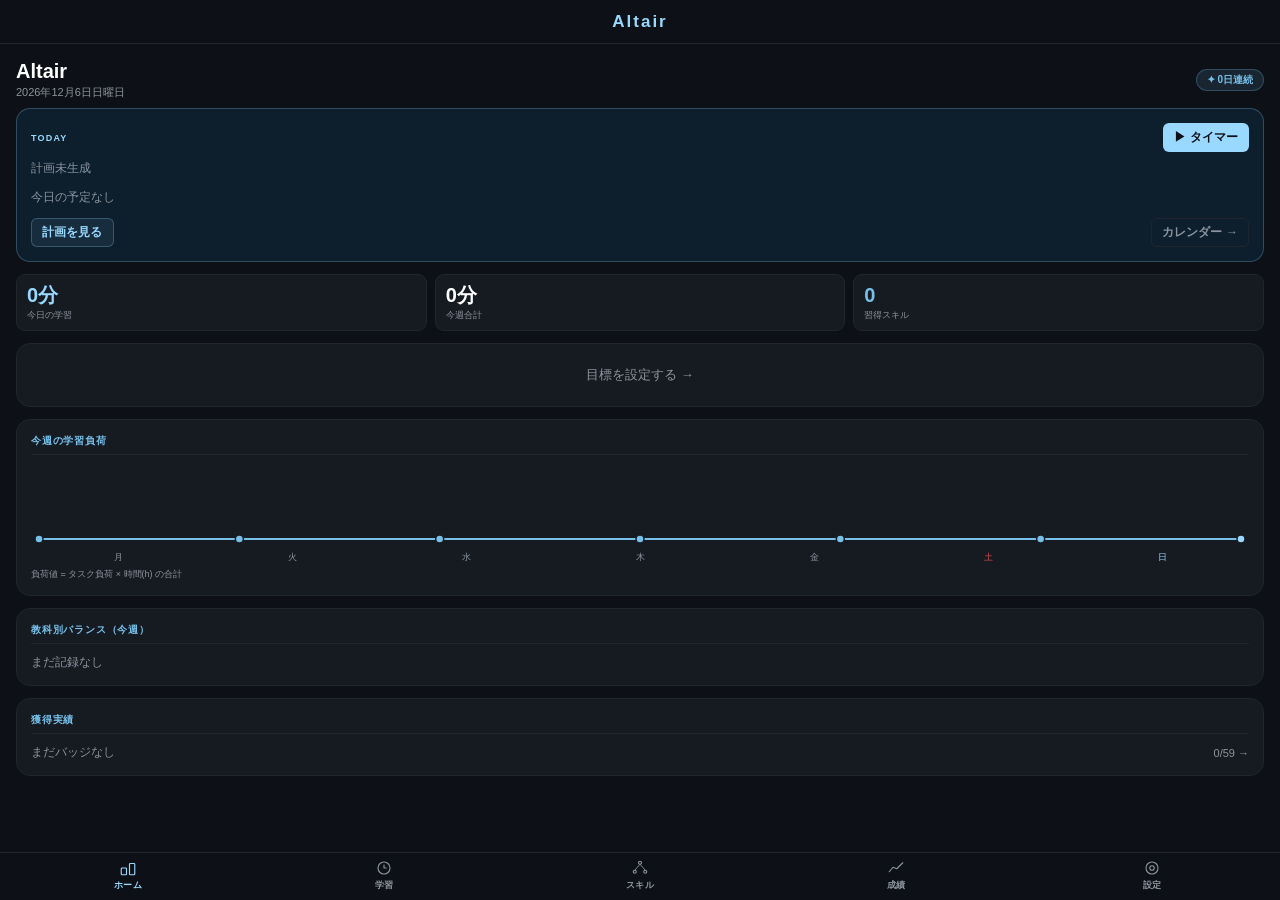
==== commit b8eb5927: "Add files via upload" ====
--- a/Altair.html
+++ b/Altair.html
@@ -6,7 +6,7 @@
 <meta name="apple-mobile-web-app-capable" content="yes">
 <meta name="apple-mobile-web-app-status-bar-style" content="black-translucent">
 <meta name="apple-mobile-web-app-title" content="Altair">
-<meta name="theme-color" content="#0d1117">
+<meta name="theme-color" content="#0d1117" id="theme-color-meta">
 <link rel="apple-touch-icon" id="altair-icon" href="">
 <script id="altair-icon-gen">(function(){
 function drawAltairIcon(canvas,scale){
@@ -43,6 +43,9 @@
    CSS VARIABLES — デザイントークン
    ============================================================ */
 
+/* ============================================================
+   DARK THEME (デフォルト)
+   ============================================================ */
 :root {
   /* 背景 */
   --bg-base:       #0d1117;
@@ -77,6 +80,22 @@
   /* セーフエリア */
   --safe-top:    env(safe-area-inset-top, 0px);
   --safe-bottom: env(safe-area-inset-bottom, 0px);
+}
+
+/* ============================================================
+   WHITE THEME
+   ============================================================ */
+:root.theme-white {
+  --bg-base:       #f5f7fa;
+  --bg-card:       #ffffff;
+  --bg-card-deep:  #e8f4fd;
+  --bg-border:     #dde1e7;
+  --text-primary:   #1a1d23;
+  --text-secondary: #3d4451;
+  --text-muted:     #6e7787;
+  --ok-bg:   rgba(58, 170, 114, 0.10);
+  --warn-bg: rgba(224, 144, 48, 0.10);
+  --bad-bg:  rgba(226, 75, 74, 0.10);
 }
 
 /* ============================================================
@@ -142,7 +161,7 @@
   top: calc(var(--safe-top) + 44px);
   left: 0;
   right: 0;
-  bottom: calc(var(--safe-bottom) + 56px);
+  bottom: calc(var(--safe-bottom) + 48px);
   overflow-y: auto;
   -webkit-overflow-scrolling: touch;
   padding: 16px 16px 16px;
@@ -158,7 +177,7 @@
   background: var(--bg-base);
   border-top: 1px solid var(--bg-border);
   padding-bottom: var(--safe-bottom);
-  height: calc(56px + var(--safe-bottom));
+  height: calc(48px + var(--safe-bottom));
   z-index: 100;
   transform: none !important;
   will-change: auto;
@@ -169,8 +188,8 @@
   display: flex;
   flex-direction: column;
   align-items: center;
-  gap: 3px;
-  padding: 8px 2px 6px;
+  gap: 2px;
+  padding: 6px 2px 4px;
   background: none;
   border: none;
   cursor: pointer;
@@ -185,15 +204,15 @@
 }
 
 .tab-icon {
-  width: 20px;
-  height: 20px;
+  width: 18px;
+  height: 18px;
   stroke: currentColor;
 }
 
 .tab-label {
   font-size: 9px;
-  font-weight: 700;
-  letter-spacing: 0.3px;
+  font-weight: 600;
+  letter-spacing: 0.2px;
 }
 
 /* ============================================================
@@ -300,27 +319,28 @@
   display: inline-flex;
   align-items: center;
   gap: 5px;
-  padding: 9px 16px;
-  border-radius: var(--radius-sm);
-  border: none;
+  padding: 8px 14px;
+  border-radius: var(--radius-xs);
+  border: 1px solid transparent;
   font-size: 13px;
-  font-weight: 700;
+  font-weight: 600;
   cursor: pointer;
   font-family: inherit;
-  transition: opacity 0.15s, transform 0.1s;
+  transition: opacity 0.12s, background 0.12s;
   -webkit-appearance: none;
   appearance: none;
   flex-shrink: 0;
+  letter-spacing: 0.1px;
 }
 
 .btn:active {
-  opacity: 0.8;
-  transform: scale(0.97);
+  opacity: 0.75;
 }
 
 .btn-primary {
   background: var(--accent-strong);
   color: #0d1117;
+  border-color: transparent;
 }
 
 .btn-secondary {
@@ -330,9 +350,9 @@
 }
 
 .btn-danger {
-  background: var(--bad-bg);
+  background: transparent;
   color: var(--bad);
-  border: 1px solid rgba(226, 75, 74, 0.25);
+  border: 1px solid rgba(226, 75, 74, 0.35);
 }
 
 .btn-ghost {
@@ -342,13 +362,13 @@
 }
 
 .btn-sm {
-  padding: 5px 11px;
+  padding: 5px 10px;
   font-size: 12px;
   border-radius: var(--radius-xs);
 }
 
 .btn-icon {
-  padding: 7px;
+  padding: 6px;
   border-radius: var(--radius-xs);
 }
 
@@ -744,7 +764,7 @@
   overflow: hidden;
 }
 
-.skill-subj-card:active { transform: scale(0.97); }
+.skill-subj-card:active { opacity: 0.75; }
 .skill-subj-card.has-skills { border-color: var(--accent-soft); } /* border-color is overridden per-card in JS */
 
 .skill-subj-name  { font-size: 14px; font-weight: 800; margin-bottom: 4px; }
@@ -973,7 +993,7 @@
 
 #toast {
   position: fixed;
-  bottom: calc(64px + var(--safe-bottom));
+  bottom: calc(52px + var(--safe-bottom));
   left: 50%;
   transform: translateX(-50%) translateY(8px);
   background: rgba(22, 27, 34, 0.95);
@@ -1122,6 +1142,52 @@
   border-color: var(--accent-soft);
   background: var(--accent-bg);
   color: var(--accent-strong);
+}
+
+/* ============================================================
+   WHITE THEME — 追加スタイル調整
+   ============================================================ */
+
+.theme-white #toast {
+  background: rgba(255,255,255,0.97);
+  border-color: var(--bg-border);
+  color: var(--text-primary);
+  box-shadow: 0 2px 12px rgba(0,0,0,0.12);
+}
+
+.theme-white .modal {
+  box-shadow: 0 -4px 24px rgba(0,0,0,0.10);
+}
+
+.theme-white ::-webkit-scrollbar-thumb {
+  background: #ccc;
+}
+
+.theme-white #mobile-header,
+.theme-white #tab-bar {
+  background: var(--bg-card);
+  border-color: var(--bg-border);
+}
+
+.theme-white .btn-primary {
+  color: #ffffff;
+  background: var(--accent-soft);
+}
+
+.theme-white input,
+.theme-white select,
+.theme-white textarea {
+  background: #ffffff;
+  border-color: var(--bg-border);
+  color: var(--text-primary);
+}
+
+.theme-white .flashcard-front {
+  background: #e8f4fd;
+}
+
+.theme-white .flashcard-back {
+  background: #ffffff;
 }
 
 /* ============================================================
@@ -1250,7 +1316,7 @@
       <div style="flex:1"><label style="font-size:11px;font-weight:700;color:var(--text-secondary);display:block;margin-bottom:5px">問題</label><input type="text" id="input-card-front" placeholder="表面"></div>
       <div style="flex:1"><label style="font-size:11px;font-weight:700;color:var(--text-secondary);display:block;margin-bottom:5px">答え</label><input type="text" id="input-card-back" placeholder="裏面"></div>
     </div>
-    <button class="btn btn-ghost btn-sm" onclick="document.getElementById('card-file-input').click()">📂 ファイルから読み込み</button>
+    <button class="btn btn-ghost btn-sm" onclick="document.getElementById('card-file-input').click()">📂 CSV/TSVから読み込み</button>
     <input type="file" id="card-file-input" accept=".csv,.txt,.tsv" style="display:none" onchange="loadCardFile(event)">
     <div class="modal-actions">
       <button class="btn btn-secondary" onclick="closeModal('modal-card')">キャンセル</button>
@@ -1357,7 +1423,7 @@
   // アプリ情報
   // ----------------------------------------
   APP_NAME: 'Altair',
-  APP_VERSION: '1.7',
+  APP_VERSION: '1.8',
   STORAGE_KEY: 'altair_v1',
   TIMER_KEY: 'altair_timer_v1',
 
@@ -1942,6 +2008,10 @@
   if (!confirm('全データを削除しますか？この操作は取り消せません。')) return;
   try { localStorage.removeItem(CFG.STORAGE_KEY); } catch(e) {}
   try { localStorage.removeItem(CFG.TIMER_KEY); } catch(e) {}
+  // タイマー状態もクリア
+  tRun = false; tStart = 0; tSubj = ''; tIv && clearInterval(tIv); tIv = null;
+  fcQueue = []; fcQueueIndex = 0; currentDeckIndex = -1;
+  // ステートを再初期化
   loadState();
   clearTimerState();
   showToast('全データをリセットしました');
@@ -2652,6 +2722,7 @@
   loadState();
   loadTimerState();
   const _s = S.settings || {};
+  if (_s.theme) applyTheme(_s.theme);
   if (_s.bg) applyBackground(_s.bg);
   if (_s.accentStrong || _s.accentSoft) {
     const st = _s.accentStrong||'#99d8ff', sf = _s.accentSoft||'#76c0ea';
@@ -2665,7 +2736,6 @@
   setInterval(saveState, CFG.TIMER.saveIntervalMs);
   setInterval(checkBadges, CFG.TIMER.badgeCheckMs);
   setTimeout(restoreTimer, 300);
-  setTimeout(checkForUpdate, 3000);
   window.addEventListener('offline',()=>document.getElementById('offline-badge').style.display='block');
   window.addEventListener('online', ()=>document.getElementById('offline-badge').style.display='none');
   if (!navigator.onLine) document.getElementById('offline-badge').style.display='block';
@@ -3155,28 +3225,6 @@
   </div>`;
 }
 
-// ============================================================
-// アップデートチェック（自動適用）
-// ============================================================
-
-function checkForUpdate() {
-  if(!navigator.onLine)return;
-  // リロード直後は再チェックしない（無限リロード防止）
-  if(sessionStorage.getItem('_altair_just_reloaded')){
-    sessionStorage.removeItem('_altair_just_reloaded');
-    return;
-  }
-  fetch(location.href.split('?')[0]+'?_cb='+Date.now(),{cache:'no-store'})
-    .then(r=>r.text()).then(html=>{
-      const m=html.match(/APP_VERSION:'([^']+)'/);
-      if(m&&m[1]!==CFG.APP_VERSION){
-        showToast(`v${m[1]} に自動アップデートします…`);
-        sessionStorage.setItem('_altair_just_reloaded','1');
-        setTimeout(()=>doSafeReload(),2000);
-      }
-    }).catch(()=>{});
-}
-
 // generateAndSavePlan は使用しないが後方互換用に残す
 function generateAndSavePlan() { navigateTo('plan-engine'); }
 
@@ -3840,6 +3888,7 @@
 let fcDirection         = 'normal';
 let fcInputMode         = 'flip';   // 'flip' | 'typing'
 let fcTypingChecked     = false;
+let fcTypingResult      = 'ng';    // 'ok' | 'ng'
 let fcTimerStart        = 0;
 let fcTimerSubject      = '';
 
@@ -3895,7 +3944,7 @@
         const all  = dk.cards || [];
         const due  = all.filter(isDue).length;
         const newC = all.filter(isNew).length;
-        const mast = all.filter(c => (c.stability||0) >= 21).length;
+        const mast = all.filter(c => (c.reps||0) >= 2 && c.status === 'ok').length;
         const pct  = all.length ? Math.round(mast / all.length * 100) : 0;
         const color= getSubjectColor(dk.subj);
         return `<div class="card" style="cursor:pointer" onclick="startDeck(${i})">
@@ -4016,27 +4065,31 @@
   // タイピングモード
   if (fcInputMode === 'typing') {
     const typingChecked = fcTypingChecked;
-    const modeLabel = fcDirection === 'reverse' ? '答え→問題' : '問題→答え';
+    const aText_raw = fcDirection === 'reverse' ? card.q : card.a;
     return headerHtml + `
   <div class="card" style="padding:20px 16px">
     <div style="font-size:10px;color:var(--accent-soft);font-weight:700;margin-bottom:8px;letter-spacing:.6px">${qlbl}</div>
     <div style="font-size:18px;font-weight:800;color:var(--text-primary);margin-bottom:16px;line-height:1.5">${qText}</div>
     ${typingChecked ? `
     <div style="font-size:10px;color:var(--text-muted);font-weight:700;margin-bottom:6px;letter-spacing:.6px">${albl}</div>
-    <div id="fc-typing-answer" style="font-size:15px;font-weight:700;color:var(--ok);background:var(--ok-bg);border-radius:var(--radius-sm);padding:10px 14px;margin-bottom:14px">${aText}</div>
+    <div style="font-size:15px;font-weight:700;color:var(--ok);background:var(--ok-bg);border-radius:var(--radius-sm);padding:10px 14px;margin-bottom:14px">${sanitize(aText_raw)}</div>
     ` : `
     <input type="text" id="fc-typing-input" placeholder="答えを入力 → Enter"
       style="width:100%;background:var(--bg-base);color:var(--text-primary);border:2px solid var(--bg-border);border-radius:var(--radius-sm);padding:12px 14px;font-size:16px;font-family:inherit;margin-bottom:12px;box-sizing:border-box"
       onkeydown="if(event.key==='Enter'){event.preventDefault();checkTypingAnswer()}"
-      autocomplete="off" autocorrect="off" autocapitalize="off" spellcheck="false">
+      autocomplete="off"
+      autocorrect="off"
+      autocapitalize="none"
+      spellcheck="false"
+      data-form-type="other"
+      enterkeyhint="done">
     <button class="btn btn-primary btn-full" style="justify-content:center;padding:12px" onclick="checkTypingAnswer()">答え合わせ</button>
     `}
   </div>
   ${typingChecked ? `
-  <div style="font-size:10px;color:var(--text-muted);text-align:center;margin-bottom:8px">正解と一致していましたか？</div>
+  <div style="font-size:11px;color:var(--bad);text-align:center;margin-bottom:8px;font-weight:700">✗ 不正解 — 正解を確認してから次へ</div>
   <div style="display:flex;gap:10px;justify-content:center;margin-bottom:12px">
-    <button class="btn" style="background:var(--ok-bg);color:var(--ok);border:1.5px solid rgba(58,170,114,.25);flex:1;justify-content:center" onclick="rateTypingCard('ok')">○ 正解</button>
-    <button class="btn" style="background:var(--bad-bg);color:var(--bad);border:1.5px solid rgba(226,75,74,.25);flex:1;justify-content:center" onclick="rateTypingCard('ng')">✗ 不正解</button>
+    <button class="btn btn-full" style="background:var(--bad-bg);color:var(--bad);border:1px solid rgba(226,75,74,.25);justify-content:center;padding:12px" onclick="rateTypingCard('ng')">✗ 次のカードへ</button>
   </div>` : ''}
   <div style="display:flex;gap:8px;justify-content:center;flex-wrap:wrap;margin-top:4px;font-size:11px">${memInfo}</div>
   <div style="text-align:center;margin-top:10px">
@@ -4106,11 +4159,11 @@
     </button>
   </div>`;
 
-  // 習得済み = 直近の結果が'ok'かつ十分なrepsがある安定カード
-  const masteredCount = all.filter(c=>c.status==='ok'&&(c.reps||0)>=2&&(c.stability||0)>=3).length;
+  // 習得済み = 2回以上正解しており、最後の回答が正解
+  const masteredCount = all.filter(c => (c.reps||0) >= 2 && c.status === 'ok').length;
   const stats = `<div class="stats-row">
     <div class="stat-card"><div class="stat-val">${all.length}</div><div class="stat-lbl">合計</div></div>
-    <div class="stat-card"><div class="stat-val" style="color:var(--ok)">${masteredCount}</div><div class="stat-lbl">習得済</div></div>
+    <div class="stat-card"><div class="stat-val" style="color:var(--ok)">${masteredCount}</div><div class="stat-lbl">習得済<br><span style="font-size:8px;font-weight:400">(2回以上正解)</span></div></div>
     <div class="stat-card"><div class="stat-val" style="color:var(--bad)">${all.filter(c=>c.status==='ng').length}</div><div class="stat-lbl">要復習</div></div>
   </div>`;
 
@@ -4143,12 +4196,12 @@
 
 function backToFlashcardSetup() {
   stopFlashcardTimer();
-  fcQueue = []; fcQueueIndex = 0; fcFlipped = false; fcTypingChecked = false;
+  fcQueue = []; fcQueueIndex = 0; fcFlipped = false; fcTypingChecked = false; fcTypingResult = 'ng';
   navigateTo('flashcard-study');
 }
 
 function restartFlashcardSession() {
-  fcQueueIndex = 0; fcFlipped = false; fcTypingChecked = false;
+  fcQueueIndex = 0; fcFlipped = false; fcTypingChecked = false; fcTypingResult = 'ng';
   const deck = (S.decks||[])[currentDeckIndex];
   if (deck) {
     fcQueue = buildFCQueue(deck.cards || []);
@@ -4179,28 +4232,33 @@
   const inputEl = document.getElementById('fc-typing-input');
   if (!inputEl) return;
   const userInput = inputEl.value;
-  if (!userInput.trim()) { showToast('答えを入力してください'); return; }
   const card = fcQueue[fcQueueIndex];
   if (!card) return;
   const correct = fcDirection === 'reverse' ? card.q : card.a;
-  const isMatch = normalizeAnswer(userInput) === normalizeAnswer(correct);
-  fcTypingChecked = true;
-  if (isMatch) {
-    // 完全一致: 自動正解
-    rateTypingCard('ok');
+
+  // 無回答は自動誤答
+  if (!userInput.trim()) {
+    fcTypingChecked = true;
+    fcTypingResult  = 'ng';
+    navigateTo('flashcard-study');
     return;
   }
-  // 不一致: 答えを表示して手動確認へ
-  navigateTo('flashcard-study');
-  // フォーカス移動を防ぐため少し待つ
-  setTimeout(() => {
-    const inp = document.getElementById('fc-typing-input');
-    // 入力欄がタイピング確認後画面に存在しないので何もしない
-  }, 50);
+
+  const isMatch = normalizeAnswer(userInput) === normalizeAnswer(correct);
+  if (isMatch) {
+    // 完全一致: 自動正解（確認不要）
+    rateCard('ok');
+  } else {
+    // 不一致: 答えを表示して手動確認
+    fcTypingChecked = true;
+    fcTypingResult  = 'ng';
+    navigateTo('flashcard-study');
+  }
 }
 
 function rateTypingCard(result) {
   fcTypingChecked = false;
+  fcTypingResult  = 'ng';
   rateCard(result);
 }
 
@@ -4224,7 +4282,7 @@
   }
 
   fcQueueIndex++;
-  fcFlipped = false; fcTypingChecked = false;
+  fcFlipped = false; fcTypingChecked = false; fcTypingResult = 'ng';
   saveState(); checkBadges();
   navigateTo('flashcard-study');
 }
@@ -4234,10 +4292,12 @@
   const dur  = Date.now() - fcTimerStart;
   const subj = fcTimerSubject;
   fcTimerStart = 0; fcTimerSubject = '';
-  if (dur >= 4000 && subj && currentDeckIndex >= 0) {
+  if (dur >= 4000 && subj) {
     S.sessions = S.sessions || [];
     S.sessions.push({ id: generateId(), subj, dur, ts: Date.now() - dur });
-    updateStreak(); saveState();
+    updateTodayPlanActual(subj, dur);
+    updateStreak();
+    saveState();
     showToast(`${formatMsShort(dur)} 暗記カード記録`);
   }
 }
@@ -4289,26 +4349,97 @@
 // カード追加（モーダル経由）
 // ============================================================
 
-function saveCard() {
-  const deck = (S.decks||[])[currentDeckIndex];
-  if (!deck) { showToast('デッキを選択してください'); return; }
-  const q = document.getElementById('input-card-front')?.value.trim();
-  const a = document.getElementById('input-card-back')?.value.trim();
-  if (!q || !a) { showToast('表面と裏面を入力してください'); return; }
-  deck.cards = deck.cards || [];
-  deck.cards.push({ id: generateId(), q: sanitize(q), a: sanitize(a), reps: 0, status: null });
-  saveState();
-  closeModal('modal-card');
-  document.getElementById('input-card-front').value = '';
-  document.getElementById('input-card-back').value  = '';
-  showToast('カードを追加しました');
-  navigateTo('flashcard-study');
-}
+// saveCard は下部で定義（一括/単体対応版）
 
 // StratoNote互換エイリアス
 function saveCards() { saveCard(); }
 function saveDk() { saveDeckInline(); }
 function delDk(i) { deleteDeck(i); }
+
+// ============================================================
+// CSV / TSV ファイル読み込み（カード一括追加）
+// ============================================================
+
+function loadCardFile(event) {
+  const file = event.target.files[0];
+  if (!file) return;
+  // ファイル選択をリセット（同じファイル再選択可能にする）
+  event.target.value = '';
+
+  const reader = new FileReader();
+  reader.onload = function(ev) {
+    try {
+      const text = ev.target.result;
+      const lines = text.split(/\r?\n/).filter(l => l.trim());
+      const pairs = [];
+      lines.forEach(line => {
+        // タブ区切り優先、なければカンマ区切り
+        const sep = line.includes('\t') ? '\t' : ',';
+        const idx = line.indexOf(sep);
+        if (idx < 0) return;
+        const q = line.slice(0, idx).trim();
+        const a = line.slice(idx + 1).trim();
+        if (q && a) pairs.push({ q, a });
+      });
+      if (!pairs.length) { showToast('読み込めるカードがありませんでした'); return; }
+      // テキストエリアに貼り付け形式で挿入
+      const bulk = document.getElementById('input-card-bulk');
+      if (bulk) {
+        bulk.value = pairs.map(p => p.q + '\t' + p.a).join('\n');
+        showToast(`${pairs.length}件を読み込みました`);
+      }
+    } catch(e) {
+      showToast('ファイルの読み込みに失敗しました');
+    }
+  };
+  reader.readAsText(file, 'UTF-8');
+}
+
+// saveCard を一括貼り付け対応に拡張
+function saveCard() {
+  const deck = (S.decks||[])[currentDeckIndex];
+  if (!deck) { showToast('デッキを選択してください'); return; }
+
+  const bulkText = document.getElementById('input-card-bulk')?.value.trim();
+  const singleQ  = document.getElementById('input-card-front')?.value.trim();
+  const singleA  = document.getElementById('input-card-back')?.value.trim();
+
+  deck.cards = deck.cards || [];
+  let added = 0;
+
+  if (bulkText) {
+    // 一括貼り付け処理
+    const lines = bulkText.split(/\r?\n/).filter(l => l.trim());
+    lines.forEach(line => {
+      const sep = line.includes('\t') ? '\t' : ',';
+      const idx = line.indexOf(sep);
+      if (idx < 0) return;
+      const q = line.slice(0, idx).trim();
+      const a = line.slice(idx + 1).trim();
+      if (q && a) {
+        deck.cards.push({ id: generateId(), q: sanitize(q), a: sanitize(a), reps: 0, status: null });
+        added++;
+      }
+    });
+  }
+
+  if (singleQ && singleA) {
+    deck.cards.push({ id: generateId(), q: sanitize(singleQ), a: sanitize(singleA), reps: 0, status: null });
+    added++;
+  }
+
+  if (added === 0) { showToast('表面と裏面を入力してください'); return; }
+  saveState();
+  closeModal('modal-card');
+  const bulkEl = document.getElementById('input-card-bulk');
+  const frontEl = document.getElementById('input-card-front');
+  const backEl  = document.getElementById('input-card-back');
+  if (bulkEl)  bulkEl.value  = '';
+  if (frontEl) frontEl.value = '';
+  if (backEl)  backEl.value  = '';
+  showToast(`${added}枚追加しました`);
+  navigateTo('flashcard-study');
+}
 
 
 
@@ -4373,7 +4504,7 @@
       display:none;position:fixed;inset:0;z-index:500;
       background:var(--bg-base);flex-direction:column;
       padding-top:var(--safe-top);
-      bottom:calc(56px + var(--safe-bottom));`;
+      bottom:calc(48px + var(--safe-bottom));`;
     overlay.innerHTML = `
       <div id="sk-map-hd" style="background:var(--bg-card);border-bottom:2px solid var(--sk-subj-color,var(--accent-soft));padding:10px 14px;display:flex;align-items:center;justify-content:space-between;flex-shrink:0">
         <div style="display:flex;align-items:center;gap:8px">
@@ -5493,7 +5624,6 @@
 
   return `<div class="page-header"><div class="page-title">設定</div><div class="page-subtitle">v${CFG.APP_VERSION}</div></div>
   <div class="page-tabs">${tabsHtml}</div>
-
   <div class="card">
     <div class="section-label">教科管理</div>
     ${subjHtml}
@@ -5526,11 +5656,8 @@
   </div>
 
   <div class="card">
-    <div class="section-label">アップデート</div>
-    <div class="flex justify-between items-center">
-      <div><div style="font-size:12px;font-weight:700">現在のバージョン</div><div style="font-size:11px;color:var(--text-muted);margin-top:2px">v${CFG.APP_VERSION}</div></div>
-      <button class="btn btn-secondary btn-sm" onclick="doSafeReload()">↺ 更新</button>
-    </div>
+    <div class="section-label">バージョン</div>
+    <div style="font-size:13px;color:var(--text-secondary)">Altair <b style="color:var(--accent-strong)">v${CFG.APP_VERSION}</b></div>
   </div>`;
 }
 
@@ -5542,6 +5669,8 @@
   const accentStrong = S.settings?.accentStrong || '#99d8ff';
   const accentSoft   = S.settings?.accentSoft   || '#76c0ea';
   const bgOpacity    = S.settings?.bgOpacity != null ? S.settings.bgOpacity : 85;
+
+  const isWhite = document.documentElement.classList.contains('theme-white');
 
   const presets = [
     { label:'デフォルト (青)', s:'#99d8ff', f:'#76c0ea' },
@@ -5557,6 +5686,18 @@
   ).join('');
 
   return `<div class="card">
+    <div class="section-label">テーマ</div>
+    <div style="display:flex;gap:10px">
+      <button class="btn ${!isWhite?'btn-primary':'btn-ghost'}" onclick="setTheme('dark')" style="flex:1;justify-content:center">
+        🌙 ダーク
+      </button>
+      <button class="btn ${isWhite?'btn-primary':'btn-ghost'}" onclick="setTheme('white')" style="flex:1;justify-content:center">
+        ☀️ ホワイト
+      </button>
+    </div>
+  </div>
+
+  <div class="card">
     <div class="section-label">背景画像</div>
     <div class="flex gap-8" style="flex-wrap:wrap;align-items:center;margin-bottom:10px">
       <button class="btn btn-secondary btn-sm" onclick="document.getElementById('bg-file-input').click()">写真を選ぶ</button>
@@ -5929,11 +6070,39 @@
 }
 
 // ============================================================
+// テーマ切り替え（ダーク / ホワイト）
+// ============================================================
+
+function applyTheme(theme) {
+  const root = document.documentElement;
+  if (theme === 'white') {
+    root.classList.add('theme-white');
+    // ホワイトテーマ時はアクセントを調整（デフォルト青は白背景でも見える）
+    const metaTheme = document.getElementById('theme-color-meta');
+    if (metaTheme) metaTheme.setAttribute('content', '#f5f7fa');
+  } else {
+    root.classList.remove('theme-white');
+    const metaTheme = document.getElementById('theme-color-meta');
+    if (metaTheme) metaTheme.setAttribute('content', '#0d1117');
+  }
+}
+
+function setTheme(theme) {
+  S.settings = S.settings || {};
+  S.settings.theme = theme;
+  applyTheme(theme);
+  saveState();
+  showToast(theme === 'white' ? 'ホワイトテーマに切り替えました' : 'ダークテーマに切り替えました');
+  navigateTo('settings');
+}
+
+// ============================================================
 // カスタム背景オーバーレイの適用
 // ============================================================
 
 function applyStoredSettings() {
   const s=S.settings||{};
+  if(s.theme) applyTheme(s.theme);
   if(s.bg)applyBackground(s.bg);
   if(s.accentStrong||s.accentSoft)applyAccentColors(s.accentStrong||'#99d8ff',s.accentSoft||'#76c0ea');
   if(s.bgOpacity!=null){
@@ -5948,7 +6117,6 @@
     <div style="font-size:11px;color:var(--text-muted);margin-top:2px">受験学習管理システム</div>
     <div style="font-size:22px;font-weight:800;color:var(--accent-strong);float:right;margin-top:-28px">v${CFG.APP_VERSION}</div>
   </div>
-  ${renderChangelogAccordion()}
   <div class="card">
     <div class="section-label">iPhoneでの使い方</div>
     <div style="font-size:12px;color:var(--text-secondary);line-height:1.8">
@@ -5963,128 +6131,6 @@
   </div>`;
 }
 
-const CHANGELOGS = [
-  {
-    ver: '1.7',
-    items: [
-      '暗記カードにタイピング入力モードを追加（完全一致で自動正解、不一致は答え表示後に手動確認）',
-      '教科色を見直し（英語→オレンジ、数学→青、地理→ピンク系に変更）',
-      '設定画面から全教科の色・文理区分を変更可能に（デフォルト教科も含む）',
-      'テスト分析に年次タブを追加（1・2・3年を分離し、異学年混在を防止）',
-      'テスト記録に学年フィールドを追加（任意）',
-      'スキル画面で教科色をアクセントカラーとして使用（カード枠・タイトル・ヘッダー）',
-      'ネタ実績の達成条件を達成前は完全非公開に（達成後のみ表示）',
-      'トレンドグラフのはみ出し問題を修正（getBoundingClientRect で幅を確実に取得）',
-      'トレンドグラフの右余白・上下余白を拡大してラベルが切れないよう改善',
-      'テスト拡大グラフ（タップ拡大時）でタップした点の詳細を上部に表示',
-    ]
-  },
-  {
-    ver: '1.5',
-    items: [
-      'テスト詳細ホバーのバグ修正（bySubj配列のインデックス参照ミス）',
-      'ホバーに得点/満点・平均点・偏差値の詳細を表示',
-      'タッチデバイスでもホバー詳細を表示（touchmove対応）',
-      '勉強時間トレンドグラフのはみ出しバグ修正（padding/canvas高さ調整）',
-      'トレンドグラフのラベルをgraph内に収まるよう制御',
-      '苦手/得意の判定を入力された平均点・偏差値を優先して算出',
-      '差分表示にavg差/偏差値差の種別ラベルを追加',
-      'CLAUDE_UPDATE_GUIDE.md を生成（開発ガイド）',
-    ]
-  },
-  {
-    ver: '1.3',
-    items: [
-      '負荷値（タスク負荷×時間）を評価指標として算出',
-      '今週の学習負荷グラフを負荷値ベースに変更',
-      '計画エンジンをおすすめ表示のみに変更（セット機能廃止）',
-      '計画エンジン: 今日の残り目標分のみ推奨（超過防止）',
-      '計画エンジン: 週目標達成済み時は苦手強化モードに切替',
-      'トレンドグラフを折れ線に変更・画面内に収まるよう修正',
-      '教科別累計時間を放射状円グラフに変更',
-      'テスト入力を「得点+平均点」または「得点+偏差値」に変更',
-      'テスト結果の各教科に平均点・偏差値との差分を表示',
-      '苦手・得意教科の自動判定（平均との差±10%以上）',
-      'テスト詳細のホバー表示を復活',
-      '更新情報を折りたたみ式に変更',
-      '設定タブの目標設定を削除（カスタマイズタブのみ）',
-    ]
-  },
-  {
-    ver: '1.2',
-    items: [
-      'ホームのタスクが5件超えで折りたたみに対応',
-      'タスク完了がタブ切替なしで即時反映されるように修正',
-      '入試までの%表示を削除',
-      'タイマーの今日の記録セクションを削除',
-      'カレンダーの土日・祝日に色をつけた',
-      'カレンダーの月切り替えにスライドアニメーションを追加',
-      '教科別バランス・円グラフを放射状ラベル付きに変更',
-      '勉強時間にトレンド分析タブを追加',
-      'スキルツリーにズームイン/アウト・ホイールズームを追加',
-      'スキルのロック機能を追加（親未達成は子ロック）',
-      '成績グラフのY軸レンジを自動調整',
-      '背景透明度を数値入力に変更',
-      'アップデート時に自動リロードするように変更',
-      'CSSバグ修正（白背景問題）',
-    ]
-  },
-  {
-    ver: '1.1',
-    items: [
-      'タイマー累積値の計算バグを修正',
-      'タイマー：教科未選択でのスタートを禁止',
-      'ホームに入試カウントダウン＋進捗バーを追加',
-      '教科カラーをアプリ全体に統一',
-      '実績バッジのUIを改善（ヒント常時表示）',
-      'スキル自動配置（重なり防止）を追加',
-      '成績グラフをタップで拡大・点にホバーで数値表示',
-      'カスタム教科に色指定＋文理選択を追加',
-      'テスト分析を文系・理系に分けて表示',
-      'アクセントカラーをユーザー指定のみに簡素化',
-    ]
-  },
-];
-
-function renderChangelogAccordion() {
-  return CHANGELOGS.map((log, idx) => {
-    const isLatest = idx === 0;
-    const bid = `cl-${log.ver.replace('.','_')}`;
-    const items = log.items.map(i => `・${i}`).join('<br>');
-    const accent = isLatest ? 'var(--accent-soft)' : 'var(--bg-border)';
-    const textColor = isLatest ? 'var(--accent-strong)' : 'var(--text-muted)';
-    return `<div class="card" style="border-left:3px solid ${accent}">
-      <div style="display:flex;justify-content:space-between;align-items:center;cursor:pointer"
-           onclick="toggleAccordionInfo('${bid}')">
-        <div style="font-size:11px;font-weight:700;color:${textColor}">v${log.ver} 更新情報</div>
-        <span id="${bid}-arrow" style="color:var(--text-muted);font-size:14px;transition:transform .2s">▶</span>
-      </div>
-      <div id="${bid}" style="display:none;font-size:11px;color:var(--text-secondary);line-height:1.9;margin-top:8px">
-        ${items}
-      </div>
-    </div>`;
-  }).join('');
-}
-
-function toggleAccordionInfo(id) {
-  const el = document.getElementById(id);
-  const arrow = document.getElementById(id+'-arrow');
-  if (!el) return;
-  const isOpen = el.style.display !== 'none';
-  el.style.display = isOpen ? 'none' : 'block';
-  if (arrow) arrow.style.transform = isOpen ? '' : 'rotate(90deg)';
-}
-
-// 安全なリロード（タブバー・ヘッダーが動かないよう即座にvisibility:hiddenにしてからreload）
-function doSafeReload() {
-  // tab-barとheaderをopacity 0にしてリロード（レイアウトシフト視覚的に消す）
-  const tb = document.getElementById('tab-bar');
-  const hd = document.getElementById('mobile-header');
-  if (tb) { tb.style.opacity='0'; tb.style.pointerEvents='none'; }
-  if (hd) { hd.style.opacity='0'; }
-  setTimeout(() => location.reload(true), 80);
-}
-
 // 全ファイル読み込み後に初期化
 applyBadgeDifficulty();
 init();
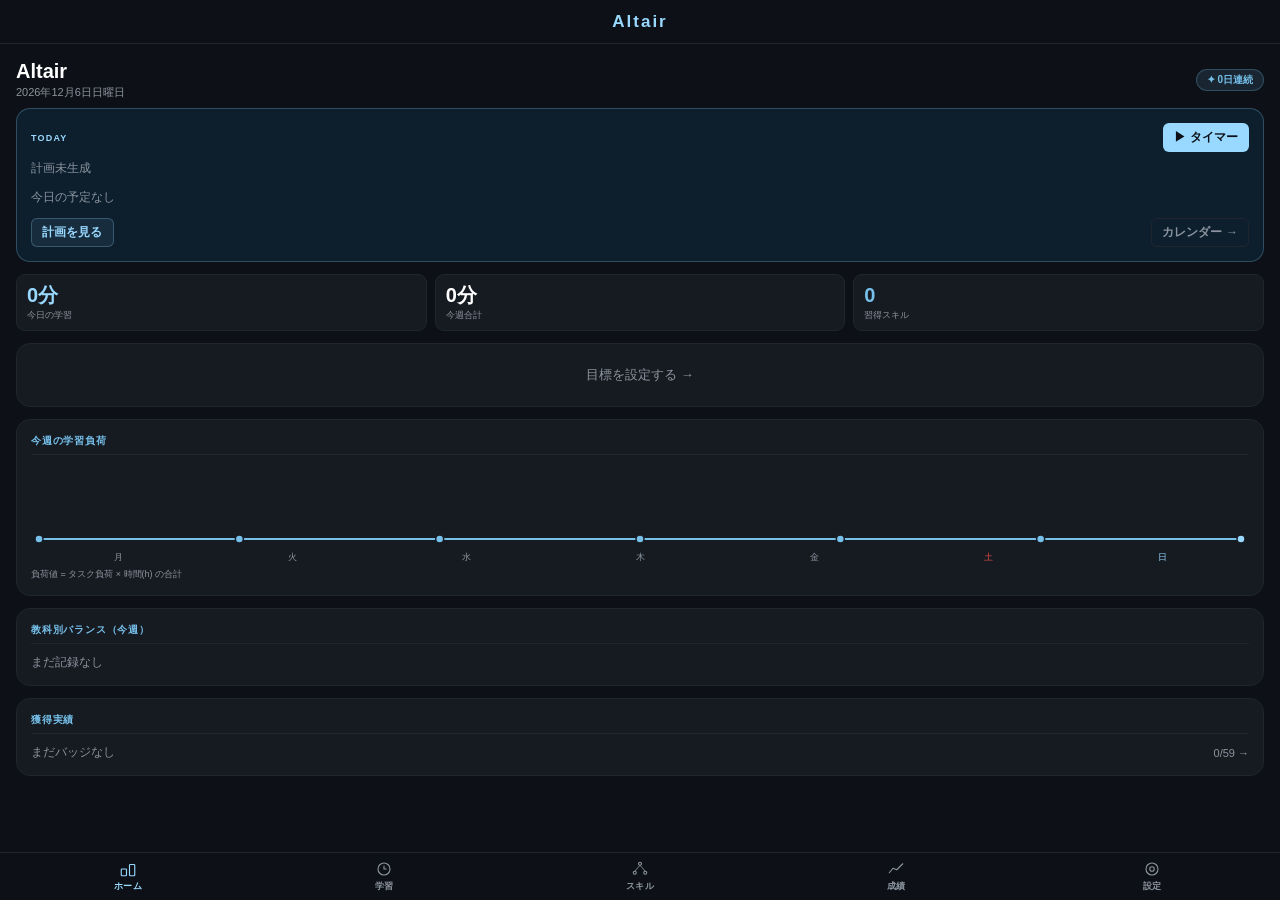
==== commit 99269588: "Add files via upload" ====
--- a/Altair.html
+++ b/Altair.html
@@ -161,7 +161,7 @@
   top: calc(var(--safe-top) + 44px);
   left: 0;
   right: 0;
-  bottom: calc(var(--safe-bottom) + 48px);
+  bottom: calc(48px + env(safe-area-inset-bottom, 0px));
   overflow-y: auto;
   -webkit-overflow-scrolling: touch;
   padding: 16px 16px 16px;
@@ -174,10 +174,13 @@
   left: 0 !important;
   right: 0 !important;
   display: flex;
+  align-items: flex-start;
   background: var(--bg-base);
   border-top: 1px solid var(--bg-border);
-  padding-bottom: var(--safe-bottom);
-  height: calc(48px + var(--safe-bottom));
+  padding-top: 0;
+  padding-bottom: env(safe-area-inset-bottom, 0px);
+  height: auto;
+  min-height: 48px;
   z-index: 100;
   transform: none !important;
   will-change: auto;
@@ -189,7 +192,7 @@
   flex-direction: column;
   align-items: center;
   gap: 2px;
-  padding: 6px 2px 4px;
+  padding: 7px 2px 5px;
   background: none;
   border: none;
   cursor: pointer;
@@ -1271,7 +1274,7 @@
 <div class="modal-overlay" id="modal-event">
   <div class="modal">
     <div class="modal-title" id="modal-event-title">予定を追加</div>
-    <div class="form-group"><label>タイトル</label><input type="text" id="input-event-title" placeholder="例：数学演習"></div>
+    <div class="form-group"><label>タイトル</label><input type="text" id="input-event-title" placeholder="例：数学演習" autocomplete="off" autocorrect="off" autocapitalize="none" spellcheck="false"></div>
     <div class="form-group"><label>日付</label><input type="date" id="input-event-date"></div>
     <div class="form-group"><label>教科</label><select id="input-event-subject"></select></div>
     <div class="form-group">
@@ -1295,7 +1298,7 @@
 <div class="modal-overlay" id="modal-deck">
   <div class="modal">
     <div class="modal-title">デッキを作成</div>
-    <div class="form-group"><label>デッキ名</label><input type="text" id="input-deck-name" placeholder="例：英単語 Level 1"></div>
+    <div class="form-group"><label>デッキ名</label><input type="text" id="input-deck-name" placeholder="例：英単語 Level 1" autocomplete="off" autocorrect="off" autocapitalize="none" spellcheck="false"></div>
     <div class="form-group"><label>教科</label><select id="input-deck-subject"></select></div>
     <div class="modal-actions">
       <button class="btn btn-secondary" onclick="closeModal('modal-deck')">キャンセル</button>
@@ -1310,11 +1313,11 @@
     <div class="modal-title">カードを追加</div>
     <div class="form-group">
       <label>一括貼り付け（問題[Tab or カンマ]答え）</label>
-      <textarea id="input-card-bulk" rows="4" placeholder="apple	リンゴ&#10;book	本"></textarea>
+      <textarea id="input-card-bulk" rows="4" placeholder="apple	リンゴ&#10;book	本" autocomplete="off" autocorrect="off" autocapitalize="none" spellcheck="false"></textarea>
     </div>
     <div style="display:flex;gap:8px;margin-bottom:8px">
-      <div style="flex:1"><label style="font-size:11px;font-weight:700;color:var(--text-secondary);display:block;margin-bottom:5px">問題</label><input type="text" id="input-card-front" placeholder="表面"></div>
-      <div style="flex:1"><label style="font-size:11px;font-weight:700;color:var(--text-secondary);display:block;margin-bottom:5px">答え</label><input type="text" id="input-card-back" placeholder="裏面"></div>
+      <div style="flex:1"><label style="font-size:11px;font-weight:700;color:var(--text-secondary);display:block;margin-bottom:5px">問題</label><input type="text" id="input-card-front" placeholder="表面" autocomplete="off" autocorrect="off" autocapitalize="none" spellcheck="false"></div>
+      <div style="flex:1"><label style="font-size:11px;font-weight:700;color:var(--text-secondary);display:block;margin-bottom:5px">答え</label><input type="text" id="input-card-back" placeholder="裏面" autocomplete="off" autocorrect="off" autocapitalize="none" spellcheck="false"></div>
     </div>
     <button class="btn btn-ghost btn-sm" onclick="document.getElementById('card-file-input').click()">📂 CSV/TSVから読み込み</button>
     <input type="file" id="card-file-input" accept=".csv,.txt,.tsv" style="display:none" onchange="loadCardFile(event)">
@@ -1329,12 +1332,12 @@
 <div class="modal-overlay" id="modal-subject">
   <div class="modal">
     <div class="modal-title">教科を追加</div>
-    <div class="form-group"><label>教科名</label><input type="text" id="input-subject-name" placeholder="例：倫理"></div>
+    <div class="form-group"><label>教科名</label><input type="text" id="input-subject-name" placeholder="例：倫理" autocomplete="off" autocorrect="off" autocapitalize="none" spellcheck="false"></div>
     <div class="form-group">
       <label>色（他の教科と重複しない色を選択）</label>
       <div class="flex gap-8 items-center">
         <input type="color" id="input-subject-color" value="#a0c4ff" style="width:44px;height:36px;padding:2px;cursor:pointer;flex-shrink:0">
-        <input type="text" id="input-subject-color-hex" value="#a0c4ff" placeholder="#rrggbb" style="flex:1;font-family:monospace" oninput="syncSubjectColor()">
+        <input type="text" id="input-subject-color-hex" value="#a0c4ff" placeholder="#rrggbb" style="flex:1;font-family:monospace" oninput="syncSubjectColor()" autocomplete="off" autocorrect="off" autocapitalize="none" spellcheck="false">
       </div>
     </div>
     <div class="form-group">
@@ -1355,7 +1358,7 @@
 <div class="modal-overlay" id="modal-goal">
   <div class="modal">
     <div class="modal-title">目標を設定</div>
-    <div class="form-group"><label>志望校</label><input type="text" id="input-goal-school" placeholder="例：東京大学 理科一類"></div>
+    <div class="form-group"><label>志望校</label><input type="text" id="input-goal-school" placeholder="例：東京大学 理科一類" autocomplete="off" autocorrect="off" autocapitalize="none" spellcheck="false"></div>
     <div class="form-group"><label>入試日</label><input type="date" id="input-goal-date"></div>
     <div class="form-group"><label>週間目標時間（h）</label><input type="number" id="input-goal-hours" min="1" max="100" placeholder="例：35"></div>
     <div class="modal-actions">
@@ -1369,7 +1372,7 @@
 <div class="modal-overlay" id="modal-test">
   <div class="modal">
     <div class="modal-title" id="modal-test-title">テストを追加</div>
-    <div class="form-group"><label>テスト名</label><input type="text" id="input-test-name" placeholder="例：第3回定期試験"></div>
+    <div class="form-group"><label>テスト名</label><input type="text" id="input-test-name" placeholder="例：第3回定期試験" autocomplete="off" autocorrect="off" autocapitalize="none" spellcheck="false"></div>
     <div class="form-group"><label>種別</label>
       <select id="input-test-type"></select>
     </div>
@@ -4318,8 +4321,8 @@
   const inner = document.createElement('div');
   inner.style.cssText = 'background:var(--bg-card);border-radius:14px 14px 0 0;padding:20px 18px;width:100%;max-width:520px;padding-bottom:calc(20px + var(--safe-bottom));border-top:2px solid var(--accent-soft)';
   inner.innerHTML = `<div style="font-size:15px;font-weight:800;margin-bottom:14px">カードを編集</div>
-    <div class="form-group"><label>問題</label><textarea id="fc-edit-q" rows="3" style="background:var(--bg-base);color:var(--text-primary);border:1px solid var(--bg-border);border-radius:9px;padding:9px 12px;width:100%;font-family:inherit;font-size:14px;resize:vertical">${sanitize(real.q)}</textarea></div>
-    <div class="form-group"><label>答え</label><textarea id="fc-edit-a" rows="3" style="background:var(--bg-base);color:var(--text-primary);border:1px solid var(--bg-border);border-radius:9px;padding:9px 12px;width:100%;font-family:inherit;font-size:14px;resize:vertical">${sanitize(real.a)}</textarea></div>
+    <div class="form-group"><label>問題</label><textarea id="fc-edit-q" rows="3" style="background:var(--bg-base);color:var(--text-primary);border:1px solid var(--bg-border);border-radius:9px;padding:9px 12px;width:100%;font-family:inherit;font-size:14px;resize:vertical" autocomplete="off" autocorrect="off" autocapitalize="none" spellcheck="false">${sanitize(real.q)}</textarea></div>
+    <div class="form-group"><label>答え</label><textarea id="fc-edit-a" rows="3" style="background:var(--bg-base);color:var(--text-primary);border:1px solid var(--bg-border);border-radius:9px;padding:9px 12px;width:100%;font-family:inherit;font-size:14px;resize:vertical" autocomplete="off" autocorrect="off" autocapitalize="none" spellcheck="false">${sanitize(real.a)}</textarea></div>
     <div class="modal-actions">
       <button class="btn btn-ghost" onclick="document.getElementById('fc-edit-overlay').remove()">キャンセル</button>
       <button class="btn btn-primary" onclick="saveCardEdit('${real.id}')">保存</button>
@@ -4504,7 +4507,7 @@
       display:none;position:fixed;inset:0;z-index:500;
       background:var(--bg-base);flex-direction:column;
       padding-top:var(--safe-top);
-      bottom:calc(48px + var(--safe-bottom));`;
+      bottom:calc(48px + env(safe-area-inset-bottom, 0px));`;
     overlay.innerHTML = `
       <div id="sk-map-hd" style="background:var(--bg-card);border-bottom:2px solid var(--sk-subj-color,var(--accent-soft));padding:10px 14px;display:flex;align-items:center;justify-content:space-between;flex-shrink:0">
         <div style="display:flex;align-items:center;gap:8px">
@@ -5728,7 +5731,7 @@
           onchange="previewAccentColor()">
         <input type="text" id="color-accent-strong-hex" value="${accentStrong}"
           placeholder="#99d8ff" style="flex:1;font-family:monospace"
-          oninput="syncColorInput('strong')">
+          oninput="syncColorInput('strong')" autocomplete="off" autocorrect="off" autocapitalize="none" spellcheck="false">
       </div>
     </div>
     <div class="form-group">
@@ -5739,7 +5742,7 @@
           onchange="previewAccentColor()">
         <input type="text" id="color-accent-soft-hex" value="${accentSoft}"
           placeholder="#76c0ea" style="flex:1;font-family:monospace"
-          oninput="syncColorInput('soft')">
+          oninput="syncColorInput('soft')" autocomplete="off" autocorrect="off" autocapitalize="none" spellcheck="false">
       </div>
     </div>
     <button class="btn btn-primary btn-sm" onclick="saveAccentColor()">適用</button>
@@ -6001,7 +6004,7 @@
           oninput="document.getElementById('edit-subj-color-hex').value=this.value">
         <input type="text" id="edit-subj-color-hex" value="${color}"
           placeholder="#rrggbb" style="flex:1;font-family:monospace;background:var(--bg-base);color:var(--text-primary);border:1px solid var(--bg-border);border-radius:7px;padding:8px 10px"
-          oninput="const v=this.value.trim();if(/^#[0-9a-fA-F]{6}$/.test(v))document.getElementById('edit-subj-color-picker').value=v">
+          oninput="const v=this.value.trim();if(/^#[0-9a-fA-F]{6}$/.test(v))document.getElementById('edit-subj-color-picker').value=v" autocomplete="off" autocorrect="off" autocapitalize="none" spellcheck="false">
       </div>
     </div>
     <div class="form-group">
@@ -6131,6 +6134,39 @@
   </div>`;
 }
 
+// ============================================================
+// 予測変換・自動修正の全フィールド無効化
+// ============================================================
+
+function suppressIME(el) {
+  if (!el) return;
+  const targets = el.tagName === 'INPUT' || el.tagName === 'TEXTAREA'
+    ? [el]
+    : el.querySelectorAll('input:not([type="color"]):not([type="file"]):not([type="range"]):not([type="date"]):not([type="number"]), textarea');
+  targets.forEach(function(inp) {
+    inp.setAttribute('autocomplete',   'off');
+    inp.setAttribute('autocorrect',    'off');
+    inp.setAttribute('autocapitalize', 'none');
+    inp.setAttribute('spellcheck',     'false');
+    inp.setAttribute('data-form-type', 'other');
+  });
+}
+
+// 起動時に静的要素に適用
+document.addEventListener('DOMContentLoaded', function() {
+  suppressIME(document.body);
+});
+
+// 動的生成要素にも適用（navigateTo・openModal 後に実行）
+const _imeObserver = new MutationObserver(function(mutations) {
+  mutations.forEach(function(m) {
+    m.addedNodes.forEach(function(node) {
+      if (node.nodeType === 1) suppressIME(node);
+    });
+  });
+});
+_imeObserver.observe(document.body, { childList: true, subtree: true });
+
 // 全ファイル読み込み後に初期化
 applyBadgeDifficulty();
 init();
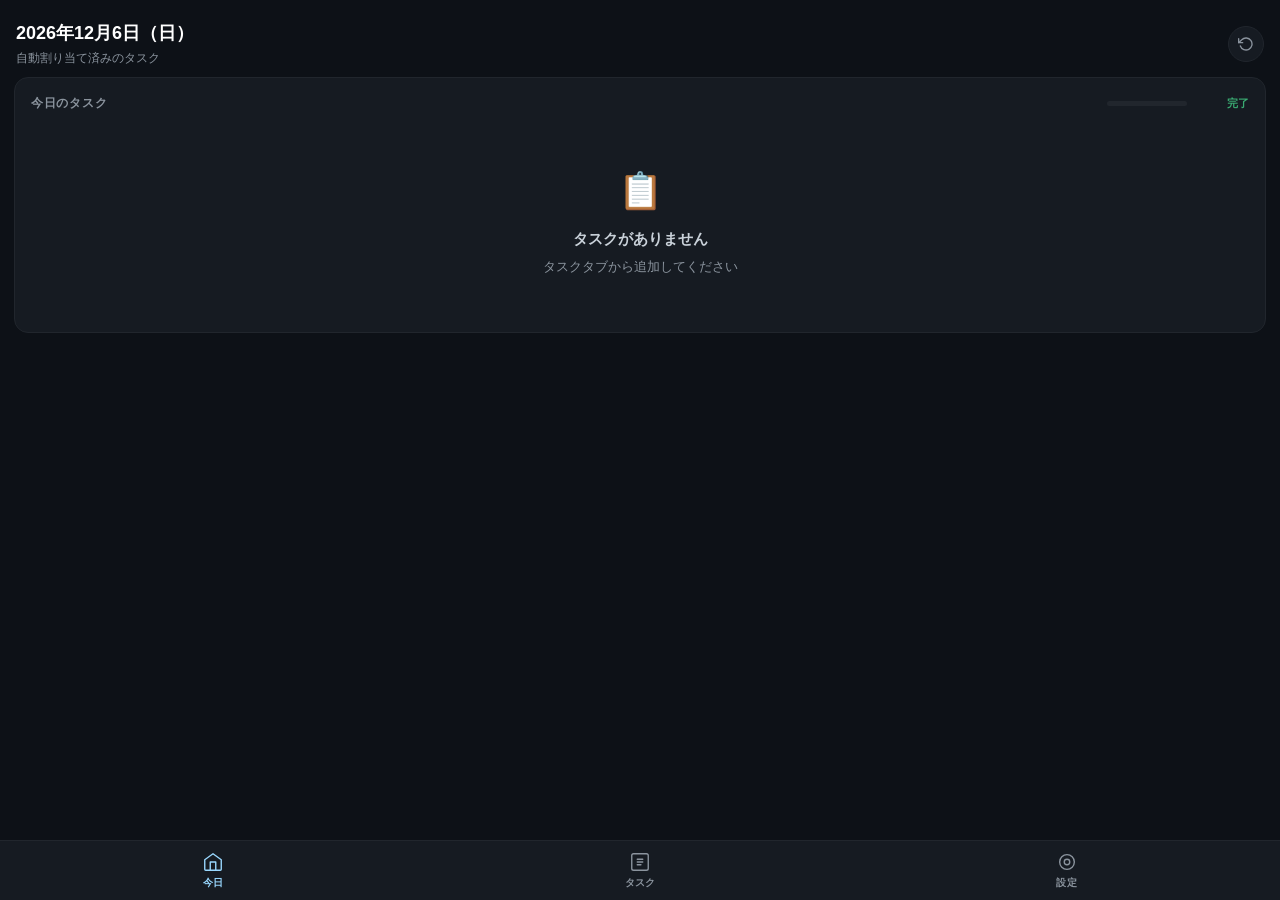
==== commit 2a9e20f3: "Add files via upload" ====
--- a/Altair.html
+++ b/Altair.html
@@ -6,19 +6,13 @@
 <meta name="apple-mobile-web-app-capable" content="yes">
 <meta name="apple-mobile-web-app-status-bar-style" content="black-translucent">
 <meta name="apple-mobile-web-app-title" content="Altair">
-<meta name="theme-color" content="#0d1117" id="theme-color-meta">
+<meta name="theme-color" content="#0d1117">
 <link rel="apple-touch-icon" id="altair-icon" href="">
 <script id="altair-icon-gen">(function(){
 function drawAltairIcon(canvas,scale){
   var S=canvas.width,ctx=canvas.getContext('2d'),cx=S/2,cy=S/2,r=S*0.21;
-  ctx.fillStyle='#0d1117';
-  ctx.beginPath();ctx.moveTo(r,0);ctx.lineTo(S-r,0);ctx.arcTo(S,0,S,r,r);
-  ctx.lineTo(S,S-r);ctx.arcTo(S,S,S-r,S,r);ctx.lineTo(r,S);ctx.arcTo(0,S,0,S-r,r);
-  ctx.lineTo(0,r);ctx.arcTo(0,0,r,0,r);ctx.closePath();ctx.fill();
-  ctx.save();
-  ctx.beginPath();ctx.moveTo(r,0);ctx.lineTo(S-r,0);ctx.arcTo(S,0,S,r,r);
-  ctx.lineTo(S,S-r);ctx.arcTo(S,S,S-r,S,r);ctx.lineTo(r,S);ctx.arcTo(0,S,0,S-r,r);
-  ctx.lineTo(0,r);ctx.arcTo(0,0,r,0,r);ctx.closePath();ctx.clip();
+  ctx.fillStyle='#0d1117';ctx.beginPath();ctx.moveTo(r,0);ctx.lineTo(S-r,0);ctx.arcTo(S,0,S,r,r);ctx.lineTo(S,S-r);ctx.arcTo(S,S,S-r,S,r);ctx.lineTo(r,S);ctx.arcTo(0,S,0,S-r,r);ctx.lineTo(0,r);ctx.arcTo(0,0,r,0,r);ctx.closePath();ctx.fill();
+  ctx.save();ctx.beginPath();ctx.moveTo(r,0);ctx.lineTo(S-r,0);ctx.arcTo(S,0,S,r,r);ctx.lineTo(S,S-r);ctx.arcTo(S,S,S-r,S,r);ctx.lineTo(r,S);ctx.arcTo(0,S,0,S-r,r);ctx.lineTo(0,r);ctx.arcTo(0,0,r,0,r);ctx.closePath();ctx.clip();
   var ratio=S/160;ctx.translate(cx,cy);ctx.scale(scale*ratio,scale*ratio);ctx.translate(-80,-80);
   var pts=[[80,12],[108,52],[148,80],[108,108],[80,148],[52,108],[12,80],[52,52]];
   function ds(ss,lw,alpha){ctx.globalAlpha=alpha;ctx.strokeStyle=ss;ctx.lineWidth=lw;ctx.lineJoin='miter';ctx.miterLimit=10;ctx.beginPath();ctx.moveTo(pts[0][0],pts[0][1]);for(var i=1;i<pts.length;i++)ctx.lineTo(pts[i][0],pts[i][1]);ctx.closePath();ctx.stroke();}
@@ -29,161 +23,79 @@
 var png=c.toDataURL('image/png');document.getElementById('altair-icon').href=png;
 ['57','72','76','114','120','144','152','180'].forEach(function(sz){var l=document.createElement('link');l.rel='apple-touch-icon';l.setAttribute('sizes',sz+'x'+sz);l.href=png;document.head.appendChild(l);});
 })();</script>
-
 <title>Altair</title>
 <style>
 /* ============================================================
-   style.css
-   依存: なし
-   責務: アプリ全体のスタイル定義
-   このファイルだけで対応できる修正: デザイン変更全般
-   ============================================================ */
-
-/* ============================================================
-   CSS VARIABLES — デザイントークン
-   ============================================================ */
-
-/* ============================================================
-   DARK THEME (デフォルト)
-   ============================================================ */
+   style.css — Altair v2.0
+   ============================================================ */
+
+*, *::before, *::after { box-sizing: border-box; margin: 0; padding: 0; }
+
 :root {
-  /* 背景 */
   --bg-base:       #0d1117;
   --bg-card:       #161b22;
-  --bg-card-deep:  #0d1f2d;
   --bg-border:     #21262d;
-
-  /* アクセント */
+  --text-primary:  #ffffff;
+  --text-secondary:#c9d1d9;
+  --text-muted:    #8b949e;
   --accent-strong: #99d8ff;
   --accent-soft:   #76c0ea;
-  --accent-border: rgba(153, 216, 255, 0.25);
-  --accent-bg:     rgba(153, 216, 255, 0.08);
-
-  /* テキスト */
-  --text-primary:   #ffffff;
-  --text-secondary: #c9d1d9;
-  --text-muted:     #8b949e;
-
-  /* ステータス */
-  --ok:      #3aaa72;
-  --warn:    #e09030;
-  --bad:     #e24b4a;
-  --ok-bg:   rgba(58, 170, 114, 0.12);
-  --warn-bg: rgba(224, 144, 48, 0.12);
-  --bad-bg:  rgba(226, 75, 74, 0.12);
-
-  /* レイアウト */
-  --radius:    14px;
-  --radius-sm: 9px;
-  --radius-xs: 6px;
-
-  /* セーフエリア */
-  --safe-top:    env(safe-area-inset-top, 0px);
+  --accent-border: rgba(153,216,255,0.25);
+  --accent-bg:     rgba(153,216,255,0.08);
+  --ok:   #3aaa72;
+  --warn: #e09030;
+  --bad:  #e24b4a;
+  --tab-h: 60px;
   --safe-bottom: env(safe-area-inset-bottom, 0px);
 }
 
-/* ============================================================
-   WHITE THEME
-   ============================================================ */
-:root.theme-white {
-  --bg-base:       #f5f7fa;
-  --bg-card:       #ffffff;
-  --bg-card-deep:  #e8f4fd;
-  --bg-border:     #dde1e7;
-  --text-primary:   #1a1d23;
-  --text-secondary: #3d4451;
-  --text-muted:     #6e7787;
-  --ok-bg:   rgba(58, 170, 114, 0.10);
-  --warn-bg: rgba(224, 144, 48, 0.10);
-  --bad-bg:  rgba(226, 75, 74, 0.10);
-}
-
-/* ============================================================
-   RESET & BASE
-   ============================================================ */
-
-*, *::before, *::after {
-  box-sizing: border-box;
-  margin: 0;
-  padding: 0;
-  -webkit-tap-highlight-color: transparent;
-}
-
-html, body {
-  height: 100%;
-  height: 100dvh;
-  overflow: hidden;
-  font-family: 'Hiragino Kaku Gothic ProN', 'Yu Gothic', 'Noto Sans JP', sans-serif;
+html, body { height: 100%; overflow: hidden; }
+
+body {
+  font-family: -apple-system, BlinkMacSystemFont, 'Segoe UI', 'Helvetica Neue', sans-serif;
   background: var(--bg-base);
   color: var(--text-primary);
-}
-
-/* ============================================================
-   APP LAYOUT
+  font-size: 14px;
+  line-height: 1.5;
+  -webkit-font-smoothing: antialiased;
+  user-select: none;
+  -webkit-user-select: none;
+}
+
+/* ============================================================
+   LAYOUT — スクロール修正: flex child に min-height:0 が必須
    ============================================================ */
 
 #app {
-  display: block;
-  height: 100dvh;
-  overflow: hidden;
-  position: relative;
-  z-index: 1;
-}
-
-/* モバイルヘッダー — 上部固定 */
-#mobile-header {
-  position: fixed !important;
-  top: 0 !important;
-  top: var(--safe-top) !important;
-  left: 0 !important;
-  right: 0 !important;
+  position: fixed;
+  inset: 0;
   display: flex;
-  align-items: center;
-  justify-content: center;
-  height: 44px;
-  padding: 0 16px;
-  transform: none !important;
-  background: var(--bg-base);
-  border-bottom: 1px solid var(--bg-border);
+  flex-direction: column;
+}
+
+#main-content {
+  flex: 1;
+  min-height: 0;          /* ← flex内スクロールに必須 */
+  overflow-y: auto;
+  overflow-x: hidden;
+  -webkit-overflow-scrolling: touch;
+  padding-bottom: calc(var(--tab-h) + var(--safe-bottom) + 24px);
+}
+
+/* ============================================================
+   TAB BAR
+   ============================================================ */
+
+#tab-bar {
+  position: fixed;
+  bottom: 0; left: 0; right: 0;
+  height: calc(var(--tab-h) + var(--safe-bottom));
+  padding-bottom: var(--safe-bottom);
+  background: var(--bg-card);
+  border-top: 1px solid var(--bg-border);
+  display: flex;
+  align-items: stretch;
   z-index: 100;
-}
-
-#mobile-header-title {
-  font-size: 17px;
-  font-weight: 800;
-  color: var(--accent-strong);
-  letter-spacing: 2px;
-}
-
-/* メインコンテンツ — ヘッダーとタブバーの間にスクロール */
-#main-content {
-  position: fixed;
-  top: calc(var(--safe-top) + 44px);
-  left: 0;
-  right: 0;
-  bottom: calc(48px + env(safe-area-inset-bottom, 0px));
-  overflow-y: auto;
-  -webkit-overflow-scrolling: touch;
-  padding: 16px 16px 16px;
-}
-
-/* タブバー — 下部固定 */
-#tab-bar {
-  position: fixed !important;
-  bottom: 0 !important;
-  left: 0 !important;
-  right: 0 !important;
-  display: flex;
-  align-items: flex-start;
-  background: var(--bg-base);
-  border-top: 1px solid var(--bg-border);
-  padding-top: 0;
-  padding-bottom: env(safe-area-inset-bottom, 0px);
-  height: auto;
-  min-height: 48px;
-  z-index: 100;
-  transform: none !important;
-  will-change: auto;
 }
 
 .tab-btn {
@@ -191,1438 +103,685 @@
   display: flex;
   flex-direction: column;
   align-items: center;
-  gap: 2px;
-  padding: 7px 2px 5px;
+  justify-content: center;
+  gap: 3px;
   background: none;
   border: none;
+  color: var(--text-muted);
   cursor: pointer;
-  font-family: inherit;
+  transition: color 0.15s;
+  padding: 6px 0;
+  -webkit-tap-highlight-color: transparent;
+}
+.tab-btn.active { color: var(--accent-strong); }
+.tab-btn:active { opacity: 0.7; }
+.tab-icon { width: 22px; height: 22px; }
+.tab-label { font-size: 10px; font-weight: 600; letter-spacing: 0.02em; }
+
+/* ============================================================
+   TOAST
+   ============================================================ */
+
+#toast {
+  position: fixed;
+  bottom: calc(var(--tab-h) + var(--safe-bottom) + 16px);
+  left: 50%; transform: translateX(-50%) translateY(20px);
+  background: #2a313a;
+  color: var(--text-primary);
+  padding: 10px 20px;
+  border-radius: 20px;
+  font-size: 13px;
+  font-weight: 500;
+  opacity: 0;
+  transition: opacity 0.2s, transform 0.2s;
+  pointer-events: none;
+  z-index: 200;
+  white-space: nowrap;
+  box-shadow: 0 4px 16px rgba(0,0,0,0.4);
+}
+#toast.show { opacity: 1; transform: translateX(-50%) translateY(0); }
+
+/* ============================================================
+   OFFLINE
+   ============================================================ */
+
+#offline-badge {
+  display: none;
+  position: fixed;
+  top: 12px; left: 50%; transform: translateX(-50%);
+  background: var(--warn);
+  color: #fff;
+  font-size: 11px;
+  font-weight: 700;
+  padding: 4px 12px;
+  border-radius: 20px;
+  z-index: 300;
+}
+
+/* ============================================================
+   CARDS
+   ============================================================ */
+
+.section-card {
+  background: var(--bg-card);
+  border: 1px solid var(--bg-border);
+  border-radius: 14px;
+  padding: 16px;
+  margin: 0 14px 12px;
+}
+
+.section-header {
+  display: flex;
+  align-items: center;
+  justify-content: space-between;
+  margin-bottom: 12px;
+  gap: 8px;
+}
+
+.section-title {
+  font-size: 12px;
+  font-weight: 700;
   color: var(--text-muted);
-  transition: color 0.15s;
-  min-width: 0;
-}
-
-.tab-btn.active {
-  color: var(--accent-strong);
-}
-
-.tab-icon {
-  width: 18px;
-  height: 18px;
-  stroke: currentColor;
-}
-
-.tab-label {
-  font-size: 9px;
-  font-weight: 600;
-  letter-spacing: 0.2px;
-}
-
-/* ============================================================
-   CARDS
-   ============================================================ */
-
-.card {
+  text-transform: uppercase;
+  letter-spacing: 0.06em;
+}
+
+.section-desc {
+  font-size: 12px;
+  color: var(--text-muted);
+  line-height: 1.6;
+  margin: 6px 0 12px;
+}
+
+/* ============================================================
+   HOME
+   ============================================================ */
+
+.home-header { padding: 20px 16px 10px; }
+
+.home-header-row {
+  display: flex;
+  align-items: center;
+  justify-content: space-between;
+  gap: 8px;
+}
+
+.home-date { font-size: 18px; font-weight: 700; color: var(--text-primary); }
+.home-sub  { font-size: 12px; color: var(--text-muted); margin-top: 2px; }
+
+.refresh-btn {
+  width: 36px; height: 36px;
   background: var(--bg-card);
-  border-radius: var(--radius);
   border: 1px solid var(--bg-border);
-  padding: 14px;
-  margin-bottom: 12px;
-}
-
-.card-deep {
-  background: var(--bg-card-deep);
-  border-radius: var(--radius);
-  border: 1px solid var(--accent-border);
-  padding: 14px;
-  margin-bottom: 12px;
-}
-
-.card-label {
-  font-size: 9px;
-  font-weight: 700;
-  color: var(--accent-strong);
-  letter-spacing: 1.2px;
-  margin-bottom: 8px;
-}
-
-/* ============================================================
-   STATS ROW
-   ============================================================ */
-
-.stats-row {
-  display: grid;
-  grid-template-columns: repeat(3, minmax(0, 1fr));
-  gap: 8px;
-  margin-bottom: 12px;
-}
-
-.stat-card {
-  background: var(--bg-card);
-  border-radius: var(--radius-sm);
-  border: 1px solid var(--bg-border);
-  padding: 10px 10px 8px;
-}
-
-.stat-val {
-  font-size: 20px;
-  font-weight: 700;
-  color: var(--text-primary);
-  line-height: 1;
-}
-
-.stat-val-unit {
-  font-size: 11px;
-  font-weight: 400;
+  border-radius: 50%;
   color: var(--text-muted);
-}
-
-.stat-lbl {
-  font-size: 9px;
-  color: var(--text-muted);
-  margin-top: 4px;
-}
-
-/* ============================================================
-   PAGE HEADER
-   ============================================================ */
-
-.page-header {
+  cursor: pointer;
+  display: flex;
+  align-items: center;
+  justify-content: center;
+  flex-shrink: 0;
+  -webkit-tap-highlight-color: transparent;
+  transition: color 0.15s, background 0.15s;
+}
+.refresh-btn:active { color: var(--accent-strong); background: var(--accent-bg); }
+.refresh-btn svg { width: 16px; height: 16px; }
+
+/* ============================================================
+   TODAY TASKS
+   ============================================================ */
+
+.today-task {
   display: flex;
   align-items: flex-start;
-  justify-content: space-between;
-  flex-wrap: wrap;
-  gap: 8px;
-  margin-bottom: 16px;
-}
-
-.page-title {
-  font-size: 20px;
-  font-weight: 800;
-  color: var(--text-primary);
-}
-
-.page-subtitle {
-  font-size: 11px;
-  color: var(--text-muted);
-  margin-top: 2px;
-}
-
-.page-actions {
-  display: flex;
-  gap: 6px;
-  align-items: center;
-}
-
-/* ============================================================
-   BUTTONS
-   ============================================================ */
-
-.btn {
-  display: inline-flex;
-  align-items: center;
-  gap: 5px;
-  padding: 8px 14px;
-  border-radius: var(--radius-xs);
-  border: 1px solid transparent;
-  font-size: 13px;
-  font-weight: 600;
-  cursor: pointer;
-  font-family: inherit;
-  transition: opacity 0.12s, background 0.12s;
-  -webkit-appearance: none;
-  appearance: none;
-  flex-shrink: 0;
-  letter-spacing: 0.1px;
-}
-
-.btn:active {
-  opacity: 0.75;
-}
-
-.btn-primary {
-  background: var(--accent-strong);
-  color: #0d1117;
-  border-color: transparent;
-}
-
-.btn-secondary {
-  background: var(--accent-bg);
-  color: var(--accent-strong);
-  border: 1px solid var(--accent-border);
-}
-
-.btn-danger {
-  background: transparent;
-  color: var(--bad);
-  border: 1px solid rgba(226, 75, 74, 0.35);
-}
-
-.btn-ghost {
-  background: transparent;
-  color: var(--text-muted);
-  border: 1px solid var(--bg-border);
-}
-
-.btn-sm {
-  padding: 5px 10px;
-  font-size: 12px;
-  border-radius: var(--radius-xs);
-}
-
-.btn-icon {
-  padding: 6px;
-  border-radius: var(--radius-xs);
-}
-
-.btn-full {
-  width: 100%;
-  justify-content: center;
-}
-
-/* ============================================================
-   FORM ELEMENTS
-   ============================================================ */
-
-.form-group {
-  margin-bottom: 12px;
-}
-
-label {
-  font-size: 11px;
-  font-weight: 700;
-  color: var(--text-secondary);
-  display: block;
-  margin-bottom: 5px;
-}
-
-input, select, textarea {
-  width: 100%;
-  padding: 10px 12px;
-  border-radius: var(--radius-sm);
-  border: 1px solid var(--bg-border);
-  background: var(--bg-base);
-  font-size: 15px;
-  color: var(--text-primary);
-  font-family: inherit;
-  outline: none;
-  transition: border-color 0.15s;
-  -webkit-appearance: none;
-  appearance: none;
-}
-
-input:focus, select:focus, textarea:focus {
-  border-color: var(--accent-soft);
-}
-
-input::placeholder, textarea::placeholder {
-  color: var(--text-muted);
-}
-
-select option {
-  background: var(--bg-card);
-  color: var(--text-primary);
-}
-
-textarea {
-  resize: vertical;
-  min-height: 80px;
-}
-
-/* ============================================================
-   BADGES / CHIPS
-   ============================================================ */
-
-.badge {
-  display: inline-flex;
-  align-items: center;
-  padding: 3px 9px;
-  border-radius: 20px;
-  font-size: 11px;
-  font-weight: 700;
-}
-
-.badge-accent  { background: var(--accent-bg);  color: var(--accent-strong); border: 1px solid var(--accent-border); }
-.badge-ok      { background: var(--ok-bg);      color: var(--ok); }
-.badge-warn    { background: var(--warn-bg);     color: var(--warn); }
-.badge-bad     { background: var(--bad-bg);      color: var(--bad); }
-
-.chip {
-  padding: 6px 12px;
-  border-radius: 18px;
-  border: 1.5px solid var(--bg-border);
-  font-size: 12px;
-  font-weight: 600;
-  cursor: pointer;
-  background: var(--bg-card);
-  color: var(--text-muted);
-  transition: all 0.12s;
-}
-
-.chip.active {
-  border-color: var(--accent-soft);
-  background: var(--accent-bg);
-  color: var(--accent-strong);
-}
-
-.chips {
-  display: flex;
-  gap: 6px;
-  flex-wrap: wrap;
-}
-
-/* ============================================================
-   BAR CHARTS
-   ============================================================ */
-
-.bar-track {
-  height: 5px;
-  background: var(--bg-border);
-  border-radius: 3px;
-  overflow: hidden;
-  margin-top: 4px;
-}
-
-.bar-fill {
-  height: 100%;
-  border-radius: 3px;
-  transition: width 0.4s ease;
-  min-width: 3px;
-}
-
-.week-bars {
-  display: flex;
-  gap: 4px;
-  align-items: flex-end;
-  height: 60px;
-  margin-top: 4px;
-}
-
-.week-bar-wrap {
-  flex: 1;
-  display: flex;
-  flex-direction: column;
-  align-items: center;
-  gap: 4px;
-}
-
-.week-bar-bg {
-  width: 100%;
-  height: 48px;
-  background: var(--bg-border);
-  border-radius: 3px 3px 0 0;
-  position: relative;
-  overflow: hidden;
-}
-
-.week-bar-fill {
-  position: absolute;
-  bottom: 0;
-  left: 0;
-  right: 0;
-  background: var(--accent-soft);
-  border-radius: 3px 3px 0 0;
-  transition: height 0.4s ease;
-}
-
-.week-bar-fill.today {
-  background: var(--accent-strong);
-}
-
-.week-bar-day {
-  font-size: 9px;
-  color: var(--text-muted);
-}
-
-.week-bar-day.today {
-  color: var(--accent-strong);
-}
-
-/* ============================================================
-   PROGRESS RING (タイマー用)
-   ============================================================ */
-
-.progress-ring-wrap {
-  display: flex;
-  justify-content: center;
-  align-items: center;
-  margin: 8px 0;
-}
-
-/* ============================================================
-   TIMER DISPLAY
-   ============================================================ */
-
-.timer-display {
-  font-size: clamp(48px, 14vw, 72px);
-  font-weight: 800;
-  letter-spacing: -2px;
-  font-variant-numeric: tabular-nums;
-  text-align: center;
-  line-height: 1;
-  color: var(--text-primary);
-  transition: color 0.3s;
-}
-
-.timer-display.running { color: var(--accent-strong); }
-.timer-display.paused  { color: var(--warn); }
-
-/* ============================================================
-   FLASHCARD
-   ============================================================ */
-
-.flashcard-wrap {
-  perspective: 1000px;
-  max-width: 420px;
-  margin: 0 auto 16px;
-}
-
-.flashcard {
-  width: 100%;
-  aspect-ratio: 16 / 9;
-  position: relative;
-  transform-style: preserve-3d;
-  transition: transform 0.45s cubic-bezier(0.4, 0, 0.2, 1);
-  cursor: pointer;
-  border-radius: var(--radius);
-}
-
-.flashcard.flipped {
-  transform: rotateY(180deg);
-}
-
-.flashcard-face {
-  position: absolute;
-  inset: 0;
-  border-radius: var(--radius);
-  display: flex;
-  flex-direction: column;
-  align-items: center;
-  justify-content: center;
-  padding: 20px;
-  backface-visibility: hidden;
-  -webkit-backface-visibility: hidden;
-}
-
-.flashcard-front {
-  background: var(--bg-card-deep);
-  border: 1px solid var(--accent-border);
-}
-
-.flashcard-back {
+  gap: 12px;
+  padding: 12px 0;
+  border-bottom: 1px solid var(--bg-border);
+}
+.today-task:last-child { border-bottom: none; }
+.today-task.done .task-title { text-decoration: line-through; opacity: 0.45; }
+
+/* ============================================================
+   TASK LIST
+   ============================================================ */
+
+.page-title { font-size: 22px; font-weight: 700; padding: 20px 16px 8px; }
+.task-list  { padding: 0 14px 80px; }
+
+.task-list-item {
   background: var(--bg-card);
   border: 1px solid var(--bg-border);
-  transform: rotateY(180deg);
-}
-
-.flashcard-label {
-  font-size: 9px;
-  font-weight: 700;
-  letter-spacing: 1.5px;
-  color: var(--accent-strong);
+  border-radius: 12px;
+  padding: 12px;
   margin-bottom: 8px;
-}
-
-.flashcard-text {
-  font-size: clamp(14px, 4vw, 20px);
-  font-weight: 700;
-  text-align: center;
-  line-height: 1.5;
-  color: var(--text-primary);
-}
-
-.flashcard-progress-bar {
-  display: flex;
-  align-items: center;
-  gap: 8px;
-  margin-bottom: 10px;
-  font-size: 12px;
-  color: var(--text-muted);
-}
-
-.flashcard-progress-track {
-  flex: 1;
-  height: 5px;
-  background: var(--bg-border);
-  border-radius: 3px;
-  overflow: hidden;
-}
-
-.flashcard-progress-fill {
-  height: 100%;
-  background: var(--accent-soft);
-  border-radius: 3px;
-  transition: width 0.3s;
-}
-
-/* ============================================================
-   CALENDAR
-   ============================================================ */
-
-.calendar-grid {
-  display: grid;
-  grid-template-columns: repeat(7, 1fr);
-  gap: 3px;
-}
-
-.calendar-day-header {
-  text-align: center;
-  font-size: 10px;
-  font-weight: 700;
-  color: var(--text-muted);
-  padding: 3px 0;
-}
-
-.calendar-day {
-  display: flex;
-  flex-direction: column;
-  align-items: center;
-  padding: 4px 2px;
-  border-radius: 7px;
-  cursor: pointer;
-  font-size: 12px;
-  transition: background 0.12s;
-  border: 1.5px solid transparent;
-  color: var(--text-secondary);
-  min-height: 52px;
-}
-
-.calendar-day:hover { background: var(--accent-bg); }
-.calendar-day.today { background: var(--accent-strong); color: #0d1117; font-weight: 800; }
-.calendar-day.selected { border-color: var(--accent-soft); background: var(--accent-bg); }
-.calendar-day.other-month { opacity: 0.3; }
-
-.calendar-day-dots {
-  display: flex;
-  gap: 2px;
-  margin-top: 2px;
-}
-
-.calendar-dot {
-  width: 4px;
-  height: 4px;
-  border-radius: 50%;
-  background: var(--accent-soft);
-}
-
-.calendar-dot.high { background: var(--bad); }
-.calendar-dot.mid  { background: var(--warn); }
-
-.calendar-day-mini {
-  font-size: 8px;
-  line-height: 1.3;
-  text-align: center;
-  margin-top: 1px;
-  width: 100%;
-  overflow: hidden;
-  white-space: nowrap;
-  text-overflow: ellipsis;
-  color: var(--accent-soft);
-}
-
-.calendar-day.today .calendar-day-mini { color: rgba(13, 17, 23, 0.8); }
-
-/* ============================================================
-   EVENT LIST ITEM
-   ============================================================ */
-
-.event-item {
   display: flex;
   align-items: center;
   gap: 10px;
-  padding: 10px 12px;
-  border-radius: var(--radius-sm);
-  background: var(--accent-bg);
-  border: 1px solid var(--bg-border);
-  margin-bottom: 6px;
-}
-
-.event-bar {
-  width: 4px;
-  min-height: 36px;
-  border-radius: 2px;
-  flex-shrink: 0;
-}
-
-/* ============================================================
-   SKILL TREE
-   ============================================================ */
-
-.skill-subj-grid {
-  display: grid;
-  grid-template-columns: repeat(2, minmax(0, 1fr));
+}
+.task-list-item.done { opacity: 0.5; }
+.task-list-item.done .task-title { text-decoration: line-through; }
+
+.task-list-main {
+  flex: 1;
+  display: flex;
+  align-items: flex-start;
   gap: 10px;
-  margin-bottom: 12px;
-}
-
-.skill-subj-card {
-  background: var(--bg-card);
-  border-radius: var(--radius);
-  border: 1.5px solid var(--bg-border);
-  padding: 14px 12px;
-  cursor: pointer;
-  transition: border-color 0.15s, transform 0.1s;
-  text-align: center;
-  position: relative;
-  overflow: hidden;
-}
-
-.skill-subj-card:active { opacity: 0.75; }
-.skill-subj-card.has-skills { border-color: var(--accent-soft); } /* border-color is overridden per-card in JS */
-
-.skill-subj-name  { font-size: 14px; font-weight: 800; margin-bottom: 4px; }
-.skill-subj-count { font-size: 11px; color: var(--text-muted); }
-
-.skill-subj-bar {
-  position: absolute;
-  bottom: 0;
-  left: 0;
-  height: 3px;
-  border-radius: 0 2px 0 0;
-  transition: width 0.4s ease;
-}
-
-/* スキルマップオーバーレイ */
-#skill-map-overlay {
-  display: none;
-  position: fixed;
-  inset: 0;
-  z-index: 500;
-  background: var(--bg-base);
-  flex-direction: column;
-}
-
-#skill-map-overlay.open { display: flex; }
-
-#skill-map-header {
-  background: var(--bg-card);
-  border-bottom: 1px solid var(--bg-border);
-  padding: 10px 14px;
+  min-width: 0;
+}
+
+.task-list-actions {
   display: flex;
   align-items: center;
-  justify-content: space-between;
+  gap: 4px;
   flex-shrink: 0;
-  padding-top: calc(10px + var(--safe-top));
-}
-
-#skill-map-body {
-  flex: 1;
-  overflow: hidden;
-  padding: 14px;
-  position: relative;
-  cursor: grab;
-  user-select: none;
-}
-
-#skill-map-body.panning { cursor: grabbing; }
-
-#skill-map-svg-wrap {
-  display: inline-block;
-  min-width: 100%;
-  position: absolute;
-  top: 0;
-  left: 0;
-}
-
-/* ============================================================
-   ACCORDION / TREND
-   ============================================================ */
-
-.accordion {
-  border-radius: var(--radius-sm);
-  border: 1px solid var(--bg-border);
-  margin-bottom: 8px;
-  overflow: hidden;
-}
-
-.accordion-header {
+}
+
+/* ============================================================
+   TASK SHARED
+   ============================================================ */
+
+.task-check {
+  width: 24px; height: 24px;
+  border-radius: 50%;
+  border: 2px solid var(--bg-border);
+  background: none;
+  cursor: pointer;
   display: flex;
   align-items: center;
-  justify-content: space-between;
-  padding: 10px 14px;
-  background: var(--bg-card);
-  cursor: pointer;
-  gap: 8px;
-}
-
-.accordion-title {
-  font-size: 13px;
-  font-weight: 700;
-  flex: 1;
-  color: var(--text-primary);
-}
-
-.accordion-body {
-  padding: 12px 14px;
-  border-top: 1px solid var(--bg-border);
-  display: none;
-}
-
-.accordion-body.open { display: block; }
-
-/* ============================================================
-   SECTION LABEL
-   ============================================================ */
-
-.section-label {
-  font-size: 10px;
-  font-weight: 700;
-  color: var(--accent-soft);
-  letter-spacing: 0.8px;
-  margin-bottom: 10px;
-  padding-bottom: 6px;
+  justify-content: center;
+  flex-shrink: 0;
+  margin-top: 2px;
+  transition: border-color 0.15s, background 0.15s;
+  -webkit-tap-highlight-color: transparent;
+}
+.task-check:hover { border-color: var(--accent-strong); }
+.task-check.checked { background: var(--accent-strong); border-color: var(--accent-strong); color: #0d1117; }
+.task-check svg { width: 13px; height: 13px; }
+.task-check.weekly-icon { border: none; background: var(--accent-bg); color: var(--accent-soft); cursor: default; }
+
+.task-body { flex: 1; min-width: 0; }
+.task-top-row { display: flex; align-items: center; gap: 6px; flex-wrap: wrap; }
+.task-title { font-size: 14px; font-weight: 600; color: var(--text-primary); line-height: 1.4; }
+.task-meta  { display: flex; align-items: center; gap: 5px; flex-wrap: wrap; margin-top: 5px; }
+
+/* ============================================================
+   BADGES & CHIPS
+   ============================================================ */
+
+.load-badge {
+  font-size: 10px; font-weight: 700;
+  padding: 2px 7px;
+  border-radius: 20px; border: 1px solid;
+  white-space: nowrap;
+}
+
+.dl-chip {
+  font-size: 10px; font-weight: 700;
+  padding: 2px 7px;
+  border-radius: 20px;
+  background: rgba(139,148,158,0.12);
+  color: var(--text-muted);
+  border: 1px solid rgba(139,148,158,0.2);
+  white-space: nowrap;
+}
+.dl-chip.dl-over  { background: rgba(226,75,74,0.12);  color: var(--bad);  border-color: rgba(226,75,74,0.3); }
+.dl-chip.dl-today { background: rgba(226,75,74,0.10);  color: var(--bad);  border-color: rgba(226,75,74,0.3); }
+.dl-chip.dl-soon  { background: rgba(224,144,48,0.12); color: var(--warn); border-color: rgba(224,144,48,0.3); }
+
+.weekday-str { font-size: 10px; color: var(--text-muted); }
+
+.src-tag { font-size: 10px; font-weight: 700; padding: 2px 6px; border-radius: 4px; white-space: nowrap; }
+.src-tag.overdue  { background: rgba(226,75,74,0.15);  color: var(--bad); }
+.src-tag.today-dl { background: rgba(226,75,74,0.12);  color: var(--bad); }
+.src-tag.urgent   { background: rgba(224,144,48,0.15); color: var(--warn); }
+.src-tag.weekly   { background: var(--accent-bg);      color: var(--accent-strong); }
+
+/* ============================================================
+   LOAD BAR
+   ============================================================ */
+
+.load-bar-wrap  { display: flex; align-items: center; gap: 8px; flex-shrink: 0; }
+.load-bar-track { width: 80px; height: 5px; background: var(--bg-border); border-radius: 3px; overflow: hidden; }
+.load-bar-fill  { height: 100%; border-radius: 3px; transition: width 0.35s, background 0.35s; }
+.load-bar-label { font-size: 11px; font-weight: 700; min-width: 54px; text-align: right; }
+
+/* ============================================================
+   EMPTY STATE
+   ============================================================ */
+
+.empty-state  { text-align: center; padding: 40px 20px; color: var(--text-muted); }
+.empty-icon   { font-size: 36px; margin-bottom: 10px; }
+.empty-title  { font-size: 15px; font-weight: 600; color: var(--text-secondary); margin-bottom: 6px; }
+.empty-sub    { font-size: 13px; color: var(--text-muted); }
+
+/* ============================================================
+   SUB TABS
+   ============================================================ */
+
+.sub-tabs {
+  display: flex;
+  padding: 0 14px 12px;
   border-bottom: 1px solid var(--bg-border);
-}
-
-/* ============================================================
-   LIST ROW
-   ============================================================ */
-
-.list-row {
-  display: flex;
-  align-items: center;
-  justify-content: space-between;
-  padding: 8px 0;
-  border-bottom: 1px solid var(--bg-border);
-  font-size: 13px;
-  color: var(--text-primary);
-}
-
-.list-row:last-child { border-bottom: none; }
-
-/* ============================================================
-   BADGE CARDS (実績)
-   ============================================================ */
-
-.badge-grid {
-  display: grid;
-  grid-template-columns: repeat(3, minmax(0, 1fr));
-  gap: 10px;
-}
-
-.achievement-card {
-  background: var(--bg-card);
-  border: 1.5px solid var(--bg-border);
-  border-radius: var(--radius-sm);
-  padding: 12px 8px;
-  text-align: center;
-  cursor: pointer;
-  transition: border-color 0.15s;
-}
-
-.achievement-card.earned {
-  border-color: var(--accent-soft);
-  background: var(--accent-bg);
-}
-
-.achievement-icon {
-  font-size: 22px;
-  display: block;
-  margin-bottom: 4px;
-}
-
-.achievement-name {
-  font-size: 10px;
-  font-weight: 700;
-  color: var(--text-primary);
-  margin-bottom: 2px;
-  overflow: hidden;
-  white-space: nowrap;
-  text-overflow: ellipsis;
-}
-
-.achievement-hint {
-  font-size: 9px;
+  margin-bottom: 12px;
+}
+.sub-tab {
+  flex: 1; padding: 8px 4px;
+  background: none; border: none;
+  border-bottom: 2px solid transparent;
   color: var(--text-muted);
-  line-height: 1.4;
-}
+  font-size: 12px; font-weight: 600;
+  cursor: pointer; text-align: center;
+  transition: color 0.15s, border-color 0.15s;
+  -webkit-tap-highlight-color: transparent;
+}
+.sub-tab.active { color: var(--accent-strong); border-bottom-color: var(--accent-strong); }
+
+.tab-count {
+  display: inline-block;
+  background: var(--accent-strong); color: #0d1117;
+  font-size: 9px; font-weight: 800;
+  padding: 1px 5px; border-radius: 10px;
+  margin-left: 3px; vertical-align: middle;
+}
+
+/* ============================================================
+   FAB
+   ============================================================ */
+
+.fab {
+  position: fixed;
+  right: 20px;
+  bottom: calc(var(--tab-h) + var(--safe-bottom) + 16px);
+  width: 52px; height: 52px;
+  border-radius: 50%;
+  background: var(--accent-strong); color: #0d1117;
+  border: none; cursor: pointer;
+  display: flex; align-items: center; justify-content: center;
+  box-shadow: 0 4px 20px rgba(153,216,255,0.35);
+  z-index: 90;
+  transition: transform 0.15s, box-shadow 0.15s;
+  -webkit-tap-highlight-color: transparent;
+}
+.fab:active { transform: scale(0.93); box-shadow: 0 2px 10px rgba(153,216,255,0.25); }
+.fab svg { width: 22px; height: 22px; }
+
+/* ============================================================
+   ICON BUTTONS
+   ============================================================ */
+
+.icon-btn {
+  width: 34px; height: 34px;
+  border-radius: 8px;
+  background: var(--bg-base); border: 1px solid var(--bg-border);
+  color: var(--text-muted); cursor: pointer;
+  display: flex; align-items: center; justify-content: center;
+  transition: color 0.15s, background 0.15s;
+  -webkit-tap-highlight-color: transparent;
+}
+.icon-btn:hover { color: var(--text-primary); background: var(--bg-border); }
+.icon-btn.danger:hover { color: var(--bad); border-color: var(--bad); background: rgba(226,75,74,0.08); }
+.icon-btn svg { width: 15px; height: 15px; }
 
 /* ============================================================
    MODAL
    ============================================================ */
 
 .modal-overlay {
-  display: none;
-  position: fixed;
-  inset: 0;
-  background: rgba(0, 0, 0, 0.6);
-  z-index: 1000;
-  align-items: flex-end;
-  justify-content: center;
-}
-
-.modal-overlay.open { display: flex; }
+  position: fixed; inset: 0;
+  background: rgba(0,0,0,0.6);
+  display: flex; align-items: flex-end; justify-content: center;
+  z-index: 150;
+  opacity: 0; pointer-events: none;
+  transition: opacity 0.2s;
+}
+.modal-overlay.open { opacity: 1; pointer-events: auto; }
+.modal-overlay.open .modal { transform: translateY(0); }
 
 .modal {
   background: var(--bg-card);
-  border-radius: var(--radius) var(--radius) 0 0;
-  padding: 20px 18px;
+  border-radius: 20px 20px 0 0;
+  padding: 20px 20px calc(20px + var(--safe-bottom));
+  width: 100%; max-width: 540px;
+  max-height: 92vh; overflow-y: auto;
+  transform: translateY(60px);
+  transition: transform 0.25s cubic-bezier(0.32, 0.72, 0, 1);
+}
+
+.modal-title { font-size: 17px; font-weight: 700; color: var(--text-primary); margin-bottom: 18px; }
+.modal-actions { display: flex; gap: 10px; margin-top: 20px; }
+.modal-actions .btn { flex: 1; }
+
+/* ============================================================
+   FORMS
+   ============================================================ */
+
+.form-group { margin-bottom: 14px; }
+.form-group label {
+  display: block;
+  font-size: 11px; font-weight: 700;
+  color: var(--text-secondary);
+  text-transform: uppercase; letter-spacing: 0.06em;
+  margin-bottom: 7px;
+}
+.label-optional { font-size: 10px; font-weight: 500; color: var(--text-muted); text-transform: none; letter-spacing: 0; }
+
+input[type="text"], input[type="date"], select, textarea {
   width: 100%;
-  max-width: 520px;
-  max-height: 90vh;
-  overflow-y: auto;
-  padding-bottom: calc(20px + var(--safe-bottom));
-  border-top: 2px solid var(--accent-soft);
-  animation: modal-up 0.2s ease;
-}
-
-@keyframes modal-up {
-  from { transform: translateY(24px); opacity: 0; }
-  to   { transform: translateY(0);    opacity: 1; }
-}
-
-.modal-title {
-  font-size: 16px;
-  font-weight: 800;
-  margin-bottom: 16px;
-  color: var(--text-primary);
-}
-
-.modal-actions {
+  background: var(--bg-base); border: 1.5px solid var(--bg-border);
+  border-radius: 10px; padding: 10px 12px;
+  color: var(--text-primary); font-size: 14px;
+  outline: none; transition: border-color 0.15s;
+  appearance: none; -webkit-appearance: none;
+}
+input:focus, select:focus, textarea:focus { border-color: var(--accent-strong); }
+input::placeholder { color: var(--text-muted); }
+input[type="date"]::-webkit-calendar-picker-indicator { filter: invert(0.6); }
+
+/* ============================================================
+   BUTTONS
+   ============================================================ */
+
+.btn {
+  padding: 11px 16px; border-radius: 10px;
+  font-size: 14px; font-weight: 600;
+  border: none; cursor: pointer; text-align: center;
+  transition: opacity 0.15s, transform 0.1s;
+  -webkit-tap-highlight-color: transparent;
+}
+.btn:active { opacity: 0.8; transform: scale(0.98); }
+.btn-primary   { background: var(--accent-strong); color: #0d1117; }
+.btn-secondary { background: var(--bg-base); color: var(--text-secondary); border: 1px solid var(--bg-border); }
+.btn-danger    { background: rgba(226,75,74,0.12); color: var(--bad); border: 1px solid rgba(226,75,74,0.25); }
+.btn-full      { width: 100%; }
+.btn-sm        { padding: 7px 14px; font-size: 12px; }
+
+/* ============================================================
+   TYPE SELECTOR
+   ============================================================ */
+
+.type-selector {
   display: flex;
-  gap: 8px;
-  justify-content: flex-end;
-  margin-top: 16px;
-}
-
-@media (min-width: 600px) {
-  .modal-overlay { align-items: center; }
-  .modal { border-radius: var(--radius); max-width: 460px; }
-}
-
-/* ============================================================
-   TOAST
-   ============================================================ */
-
-#toast {
-  position: fixed;
-  bottom: calc(52px + var(--safe-bottom));
-  left: 50%;
-  transform: translateX(-50%) translateY(8px);
-  background: rgba(22, 27, 34, 0.95);
-  color: var(--text-primary);
-  border: 1px solid var(--bg-border);
-  padding: 9px 18px;
-  border-radius: 20px;
-  font-size: 12px;
-  font-weight: 600;
-  opacity: 0;
-  transition: opacity 0.25s, transform 0.25s;
-  z-index: 2000;
-  white-space: nowrap;
-  pointer-events: none;
-  max-width: calc(100vw - 32px);
-}
-
-#toast.show {
-  opacity: 1;
-  transform: translateX(-50%) translateY(0);
-}
-
-/* ============================================================
-   OFFLINE BADGE
-   ============================================================ */
-
-#offline-badge {
-  display: none;
-  position: fixed;
-  top: calc(8px + var(--safe-top));
-  right: 8px;
-  z-index: 9999;
-  background: var(--warn);
-  color: #fff;
-  padding: 3px 10px;
-  border-radius: 12px;
-  font-size: 10px;
-  font-weight: 700;
-}
-
-/* ============================================================
-   GOAL PROGRESS BAR
-   ============================================================ */
-
-.goal-bar-bg {
-  height: 5px;
-  background: var(--bg-border);
-  border-radius: 3px;
-  overflow: hidden;
-}
-
-.goal-bar-fill {
-  height: 100%;
-  border-radius: 3px;
-  background: var(--accent-soft);
-  transition: width 0.6s ease;
-}
-
-/* ============================================================
-   PLAN ITEMS
-   ============================================================ */
-
-.plan-item {
-  display: flex;
-  align-items: center;
-  gap: 8px;
-  margin-bottom: 8px;
-}
-
-.plan-item-subject {
-  font-size: 12px;
-  color: var(--text-secondary);
-  width: 44px;
-  flex-shrink: 0;
-}
-
-.plan-item-track {
+  background: var(--bg-base); border: 1px solid var(--bg-border);
+  border-radius: 10px; overflow: hidden;
+}
+.type-btn {
+  flex: 1; padding: 9px;
+  background: none; border: none;
+  color: var(--text-muted); font-size: 13px; font-weight: 600;
+  cursor: pointer;
+  transition: background 0.15s, color 0.15s;
+  -webkit-tap-highlight-color: transparent;
+}
+.type-btn.active { background: var(--accent-bg); color: var(--accent-strong); }
+
+/* ============================================================
+   WEEKDAY SELECTOR
+   ============================================================ */
+
+.weekday-selector { display: flex; gap: 6px; }
+.wd-btn {
+  flex: 1; aspect-ratio: 1;
+  background: var(--bg-base); border: 1.5px solid var(--bg-border);
+  border-radius: 8px; color: var(--text-muted);
+  font-size: 12px; font-weight: 700;
+  cursor: pointer;
+  display: flex; align-items: center; justify-content: center;
+  transition: background 0.15s, color 0.15s, border-color 0.15s;
+  -webkit-tap-highlight-color: transparent;
+  padding: 6px 0;
+}
+.wd-btn.active { background: var(--accent-bg); color: var(--accent-strong); border-color: var(--accent-border); }
+
+/* ============================================================
+   LOAD SELECTOR
+   ============================================================ */
+
+.load-selector { display: flex; gap: 6px; }
+.load-radio {
   flex: 1;
-  height: 4px;
-  border-radius: 2px;
-  background: var(--bg-border);
-  overflow: hidden;
-}
-
-.plan-item-fill {
-  height: 100%;
-  border-radius: 2px;
-  background: var(--accent-soft);
-}
-
-.plan-item-fill.done {
-  background: var(--ok);
-}
-
-.plan-item-time {
-  font-size: 12px;
-  color: var(--accent-strong);
-  font-weight: 700;
-  width: 44px;
-  text-align: right;
-  flex-shrink: 0;
-}
-
-/* ============================================================
-   STREAK BADGE
-   ============================================================ */
-
-.streak-badge {
-  display: inline-flex;
-  align-items: center;
-  gap: 4px;
-  background: rgba(118, 192, 234, 0.12);
-  border: 1px solid rgba(118, 192, 234, 0.25);
-  border-radius: 20px;
-  padding: 3px 10px;
-  font-size: 10px;
-  color: var(--accent-soft);
-  font-weight: 700;
-}
-
-/* ============================================================
-   TABS (ページ内タブ)
-   ============================================================ */
-
-.page-tabs {
-  display: flex;
-  gap: 6px;
-  flex-wrap: wrap;
-  margin-bottom: 12px;
-}
-
-.page-tab {
-  padding: 6px 12px;
-  border-radius: 18px;
+  background: var(--bg-base); border: 1.5px solid var(--bg-border);
+  border-radius: 10px; padding: 8px 4px;
+  cursor: pointer;
+  display: flex; flex-direction: column; align-items: center; gap: 2px;
+  transition: border-color 0.15s, background 0.15s;
+  -webkit-tap-highlight-color: transparent;
+}
+.load-num { font-size: 16px; font-weight: 800; color: var(--text-primary); }
+.load-lbl { font-size: 9px; font-weight: 600; color: var(--text-muted); }
+.load-radio[data-load="1"].active { border-color: #3aaa72; background: rgba(58,170,114,0.10); }
+.load-radio[data-load="2"].active { border-color: #76c0ea; background: rgba(118,192,234,0.10); }
+.load-radio[data-load="3"].active { border-color: #e09030; background: rgba(224,144,48,0.10); }
+.load-radio[data-load="4"].active { border-color: #e24b4a; background: rgba(226,75,74,0.10); }
+.load-radio[data-load="5"].active { border-color: #a855f7; background: rgba(168,85,247,0.10); }
+
+/* ============================================================
+   SETTINGS
+   ============================================================ */
+
+.page-settings { padding-bottom: 40px; }
+
+.summary-grid {
+  display: grid;
+  grid-template-columns: 1fr 1fr 1fr;
+  gap: 8px; margin-top: 10px;
+}
+.summary-item { background: var(--bg-base); border-radius: 10px; padding: 10px 6px; text-align: center; }
+.summary-num   { display: block; font-size: 20px; font-weight: 800; color: var(--text-primary); }
+.summary-label { display: block; font-size: 9px; font-weight: 600; color: var(--text-muted); margin-top: 2px; }
+
+.capacity-control { display: flex; align-items: center; gap: 10px; margin-top: 6px; }
+.capacity-control input[type="range"] { flex: 1; padding: 0; border: none; accent-color: var(--accent-strong); cursor: pointer; }
+#capacity-value { font-size: 18px; font-weight: 800; color: var(--accent-strong); min-width: 28px; text-align: center; }
+
+.load-guide { margin-top: 14px; }
+.load-guide-title { font-size: 11px; font-weight: 700; color: var(--text-muted); margin-bottom: 8px; text-transform: uppercase; letter-spacing: 0.05em; }
+.load-guide-row { display: flex; align-items: center; gap: 8px; margin-bottom: 5px; }
+.load-guide-desc { font-size: 12px; color: var(--text-muted); }
+
+.settings-actions { display: flex; flex-direction: column; gap: 8px; margin-top: 8px; }
+.version-info { text-align: center; font-size: 11px; color: var(--text-muted); padding: 20px 0 8px; }
+
+/* ============================================================
+   WALLPAPER
+   ============================================================ */
+
+#bg-image { z-index: 0; }
+#app, #toast, .modal-overlay, #offline-badge { position: relative; z-index: 1; }
+#app { position: fixed; }
+.modal-overlay { z-index: 150; }
+#toast { z-index: 200; }
+#offline-badge { z-index: 300; }
+
+body.has-bg .section-card {
+  background: rgba(22,27,34,0.88);
+  backdrop-filter: blur(12px);
+  -webkit-backdrop-filter: blur(12px);
+}
+body.has-bg #tab-bar {
+  background: rgba(22,27,34,0.92);
+  backdrop-filter: blur(16px);
+  -webkit-backdrop-filter: blur(16px);
+}
+
+.bg-preview-wrap { margin-bottom: 12px; }
+.bg-preview {
+  width: 100%; height: 100px;
+  border-radius: 10px;
+  background-size: cover; background-position: center;
   border: 1.5px solid var(--bg-border);
-  font-size: 12px;
-  font-weight: 700;
-  cursor: pointer;
-  background: var(--bg-card);
-  color: var(--text-muted);
-  transition: all 0.12s;
-  font-family: inherit;
-}
-
-.page-tab.active {
-  border-color: var(--accent-soft);
-  background: var(--accent-bg);
-  color: var(--accent-strong);
-}
-
-/* ============================================================
-   WHITE THEME — 追加スタイル調整
-   ============================================================ */
-
-.theme-white #toast {
-  background: rgba(255,255,255,0.97);
-  border-color: var(--bg-border);
-  color: var(--text-primary);
-  box-shadow: 0 2px 12px rgba(0,0,0,0.12);
-}
-
-.theme-white .modal {
-  box-shadow: 0 -4px 24px rgba(0,0,0,0.10);
-}
-
-.theme-white ::-webkit-scrollbar-thumb {
-  background: #ccc;
-}
-
-.theme-white #mobile-header,
-.theme-white #tab-bar {
-  background: var(--bg-card);
-  border-color: var(--bg-border);
-}
-
-.theme-white .btn-primary {
-  color: #ffffff;
-  background: var(--accent-soft);
-}
-
-.theme-white input,
-.theme-white select,
-.theme-white textarea {
-  background: #ffffff;
-  border-color: var(--bg-border);
-  color: var(--text-primary);
-}
-
-.theme-white .flashcard-front {
-  background: #e8f4fd;
-}
-
-.theme-white .flashcard-back {
-  background: #ffffff;
-}
-
-/* ============================================================
-   SCROLLBAR（WebKit）
-   ============================================================ */
-
-::-webkit-scrollbar { width: 3px; height: 3px; }
-::-webkit-scrollbar-track { background: transparent; }
-::-webkit-scrollbar-thumb { background: var(--bg-border); border-radius: 2px; }
-
-/* ============================================================
-   UTILITIES
-   ============================================================ */
-
-.text-accent  { color: var(--accent-strong); }
-.text-soft    { color: var(--accent-soft); }
-.text-muted   { color: var(--text-muted); }
-.text-ok      { color: var(--ok); }
-.text-warn    { color: var(--warn); }
-.text-bad     { color: var(--bad); }
-
-.fw-bold { font-weight: 700; }
-.fw-black { font-weight: 800; }
-
-.mt-4  { margin-top: 4px; }
-.mt-8  { margin-top: 8px; }
-.mt-12 { margin-top: 12px; }
-.mt-16 { margin-top: 16px; }
-
-.mb-4  { margin-bottom: 4px; }
-.mb-8  { margin-bottom: 8px; }
-.mb-12 { margin-bottom: 12px; }
-
-.flex       { display: flex; }
-.flex-col   { flex-direction: column; }
-.items-center { align-items: center; }
-.justify-between { justify-content: space-between; }
-.gap-6  { gap: 6px; }
-.gap-8  { gap: 8px; }
-.gap-12 { gap: 12px; }
-.flex-1 { flex: 1; min-width: 0; }
-
+}
+.bg-preview.empty {
+  display: flex; align-items: center; justify-content: center;
+  color: var(--text-muted); font-size: 13px;
+  background: var(--bg-base);
+}
+.bg-actions { display: flex; gap: 8px; }
+
+/* ============================================================
+   CONFIRM MODAL (リセット専用)
+   ============================================================ */
+.modal-confirm-inner {
+  max-height: 60vh;
+}
 
 </style>
 </head>
 <body>
 <div id="offline-badge">オフライン</div>
 <div id="toast"></div>
+
 <div id="app">
-  <div id="mobile-header">
-    <div id="mobile-header-title">Altair</div>
-  </div>
   <div id="main-content"></div>
   <nav id="tab-bar">
     <button class="tab-btn active" data-page="home" onclick="navigateTo('home')">
-      <svg class="tab-icon" viewBox="0 0 24 24" fill="none"><rect x="3" y="12" width="7" height="9" rx="1" stroke="currentColor" stroke-width="1.5"/><rect x="14" y="6" width="7" height="15" rx="1" stroke="currentColor" stroke-width="1.5"/></svg>
-      <span class="tab-label">ホーム</span>
+      <svg class="tab-icon" viewBox="0 0 24 24" fill="none">
+        <path d="M3 9.5L12 3l9 6.5V20a1 1 0 01-1 1H4a1 1 0 01-1-1V9.5z" stroke="currentColor" stroke-width="1.5" stroke-linecap="round" stroke-linejoin="round"/>
+        <path d="M9 21V12h6v9" stroke="currentColor" stroke-width="1.5" stroke-linecap="round" stroke-linejoin="round"/>
+      </svg>
+      <span class="tab-label">今日</span>
     </button>
-    <button class="tab-btn" data-page="study" onclick="navigateTo('study')">
-      <svg class="tab-icon" viewBox="0 0 24 24" fill="none"><circle cx="12" cy="12" r="8" stroke="currentColor" stroke-width="1.5"/><polyline points="12,8 12,12 15,12" stroke="currentColor" stroke-width="1.5" stroke-linecap="round" stroke-linejoin="round"/></svg>
-      <span class="tab-label">学習</span>
-    </button>
-    <button class="tab-btn" data-page="skill" onclick="navigateTo('skill')">
-      <svg class="tab-icon" viewBox="0 0 24 24" fill="none"><circle cx="12" cy="5" r="2" stroke="currentColor" stroke-width="1.5"/><circle cx="5" cy="17" r="2" stroke="currentColor" stroke-width="1.5"/><circle cx="19" cy="17" r="2" stroke="currentColor" stroke-width="1.5"/><line x1="12" y1="7" x2="5" y2="15" stroke="currentColor" stroke-width="1.2"/><line x1="12" y1="7" x2="19" y2="15" stroke="currentColor" stroke-width="1.2"/></svg>
-      <span class="tab-label">スキル</span>
-    </button>
-    <button class="tab-btn" data-page="grades" onclick="navigateTo('grades')">
-      <svg class="tab-icon" viewBox="0 0 24 24" fill="none"><polyline points="3,17 8,11 13,13 21,5" stroke="currentColor" stroke-width="1.5" stroke-linecap="round" stroke-linejoin="round"/></svg>
-      <span class="tab-label">成績</span>
+    <button class="tab-btn" data-page="tasks" onclick="navigateTo('tasks')">
+      <svg class="tab-icon" viewBox="0 0 24 24" fill="none">
+        <rect x="3" y="3" width="18" height="18" rx="2" stroke="currentColor" stroke-width="1.5"/>
+        <line x1="9" y1="9"  x2="15" y2="9"  stroke="currentColor" stroke-width="1.5" stroke-linecap="round"/>
+        <line x1="9" y1="12" x2="15" y2="12" stroke="currentColor" stroke-width="1.5" stroke-linecap="round"/>
+        <line x1="9" y1="15" x2="13" y2="15" stroke="currentColor" stroke-width="1.5" stroke-linecap="round"/>
+      </svg>
+      <span class="tab-label">タスク</span>
     </button>
     <button class="tab-btn" data-page="settings" onclick="navigateTo('settings')">
-      <svg class="tab-icon" viewBox="0 0 24 24" fill="none"><circle cx="12" cy="12" r="8" stroke="currentColor" stroke-width="1.5"/><circle cx="12" cy="12" r="3" stroke="currentColor" stroke-width="1.5"/></svg>
+      <svg class="tab-icon" viewBox="0 0 24 24" fill="none">
+        <circle cx="12" cy="12" r="8" stroke="currentColor" stroke-width="1.5"/>
+        <circle cx="12" cy="12" r="3" stroke="currentColor" stroke-width="1.5"/>
+      </svg>
       <span class="tab-label">設定</span>
     </button>
   </nav>
 </div>
 
-<!-- スキルマップ オーバーレイ（app-skill.jsで動的生成） -->
-
-<!-- 予定追加モーダル -->
-<div class="modal-overlay" id="modal-event">
+<!-- タスク追加・編集 -->
+<div class="modal-overlay" id="modal-task">
   <div class="modal">
-    <div class="modal-title" id="modal-event-title">予定を追加</div>
-    <div class="form-group"><label>タイトル</label><input type="text" id="input-event-title" placeholder="例：数学演習" autocomplete="off" autocorrect="off" autocapitalize="none" spellcheck="false"></div>
-    <div class="form-group"><label>日付</label><input type="date" id="input-event-date"></div>
-    <div class="form-group"><label>教科</label><select id="input-event-subject"></select></div>
+    <div class="modal-title" id="modal-task-title">タスクを追加</div>
     <div class="form-group">
-      <label>負荷レベル</label>
-      <select id="input-event-load">
-        <option value="1">1 — 軽い</option>
-        <option value="2" selected>2 — 普通</option>
-        <option value="3">3 — やや重い</option>
-        <option value="4">4 — 重い</option>
-        <option value="5">5 — 最大</option>
-      </select>
+      <label>タイトル</label>
+      <input type="text" id="input-task-title" placeholder="例：レポート提出"
+             autocomplete="off" autocorrect="off" autocapitalize="none" spellcheck="false">
+    </div>
+    <div class="form-group">
+      <label>繰り返し</label>
+      <div class="type-selector">
+        <button type="button" class="type-btn active" data-type="once"   onclick="setTaskType('once')">一回のみ</button>
+        <button type="button" class="type-btn"        data-type="weekly" onclick="setTaskType('weekly')">毎週繰り返す</button>
+      </div>
+    </div>
+    <div class="form-group" id="deadline-row">
+      <label>期限 <span class="label-optional">任意</span></label>
+      <input type="date" id="input-task-deadline">
+    </div>
+    <div class="form-group" id="weekdays-row" style="display:none">
+      <label>繰り返す曜日</label>
+      <div class="weekday-selector">
+        <button type="button" class="wd-btn" data-dow="1" onclick="toggleWeekday(this)">月</button>
+        <button type="button" class="wd-btn" data-dow="2" onclick="toggleWeekday(this)">火</button>
+        <button type="button" class="wd-btn" data-dow="3" onclick="toggleWeekday(this)">水</button>
+        <button type="button" class="wd-btn" data-dow="4" onclick="toggleWeekday(this)">木</button>
+        <button type="button" class="wd-btn" data-dow="5" onclick="toggleWeekday(this)">金</button>
+        <button type="button" class="wd-btn" data-dow="6" onclick="toggleWeekday(this)">土</button>
+        <button type="button" class="wd-btn" data-dow="0" onclick="toggleWeekday(this)">日</button>
+      </div>
+    </div>
+    <div class="form-group">
+      <label>負荷値（作業量の目安）</label>
+      <div class="load-selector">
+        <button type="button" class="load-radio" data-load="1" onclick="setLoadValue(this)"><span class="load-num">1</span><span class="load-lbl">極軽</span></button>
+        <button type="button" class="load-radio" data-load="2" onclick="setLoadValue(this)"><span class="load-num">2</span><span class="load-lbl">軽</span></button>
+        <button type="button" class="load-radio active" data-load="3" onclick="setLoadValue(this)"><span class="load-num">3</span><span class="load-lbl">普通</span></button>
+        <button type="button" class="load-radio" data-load="4" onclick="setLoadValue(this)"><span class="load-num">4</span><span class="load-lbl">重</span></button>
+        <button type="button" class="load-radio" data-load="5" onclick="setLoadValue(this)"><span class="load-num">5</span><span class="load-lbl">最大</span></button>
+      </div>
     </div>
     <div class="modal-actions">
-      <button class="btn btn-secondary" onclick="closeModal('modal-event')">キャンセル</button>
-      <button class="btn btn-primary" onclick="saveEvent()">保存</button>
+      <button class="btn btn-secondary" onclick="closeModal('modal-task')">キャンセル</button>
+      <button class="btn btn-primary"   onclick="saveTask()">保存</button>
     </div>
   </div>
 </div>
 
-<!-- デッキ作成 -->
-<div class="modal-overlay" id="modal-deck">
-  <div class="modal">
-    <div class="modal-title">デッキを作成</div>
-    <div class="form-group"><label>デッキ名</label><input type="text" id="input-deck-name" placeholder="例：英単語 Level 1" autocomplete="off" autocorrect="off" autocapitalize="none" spellcheck="false"></div>
-    <div class="form-group"><label>教科</label><select id="input-deck-subject"></select></div>
+<!-- リセット確認モーダル（window.confirm の代替） -->
+<div class="modal-overlay" id="modal-confirm">
+  <div class="modal modal-confirm-inner">
+    <div class="modal-title" style="color:var(--bad)">⚠️ データをリセット</div>
+    <p style="font-size:14px;color:var(--text-secondary);line-height:1.6;margin-bottom:20px">
+      全てのタスクと設定が削除されます。<br>この操作は取り消せません。
+    </p>
     <div class="modal-actions">
-      <button class="btn btn-secondary" onclick="closeModal('modal-deck')">キャンセル</button>
-      <button class="btn btn-primary" onclick="saveDeck()">作成</button>
+      <button class="btn btn-secondary" onclick="closeModal('modal-confirm')">キャンセル</button>
+      <button class="btn btn-danger"    onclick="executeReset()">削除する</button>
     </div>
   </div>
 </div>
 
-<!-- カード追加 -->
-<div class="modal-overlay" id="modal-card">
-  <div class="modal">
-    <div class="modal-title">カードを追加</div>
-    <div class="form-group">
-      <label>一括貼り付け（問題[Tab or カンマ]答え）</label>
-      <textarea id="input-card-bulk" rows="4" placeholder="apple	リンゴ&#10;book	本" autocomplete="off" autocorrect="off" autocapitalize="none" spellcheck="false"></textarea>
-    </div>
-    <div style="display:flex;gap:8px;margin-bottom:8px">
-      <div style="flex:1"><label style="font-size:11px;font-weight:700;color:var(--text-secondary);display:block;margin-bottom:5px">問題</label><input type="text" id="input-card-front" placeholder="表面" autocomplete="off" autocorrect="off" autocapitalize="none" spellcheck="false"></div>
-      <div style="flex:1"><label style="font-size:11px;font-weight:700;color:var(--text-secondary);display:block;margin-bottom:5px">答え</label><input type="text" id="input-card-back" placeholder="裏面" autocomplete="off" autocorrect="off" autocapitalize="none" spellcheck="false"></div>
-    </div>
-    <button class="btn btn-ghost btn-sm" onclick="document.getElementById('card-file-input').click()">📂 CSV/TSVから読み込み</button>
-    <input type="file" id="card-file-input" accept=".csv,.txt,.tsv" style="display:none" onchange="loadCardFile(event)">
-    <div class="modal-actions">
-      <button class="btn btn-secondary" onclick="closeModal('modal-card')">キャンセル</button>
-      <button class="btn btn-primary" onclick="saveCards()">追加</button>
-    </div>
-  </div>
-</div>
-
-<!-- 教科追加 -->
-<div class="modal-overlay" id="modal-subject">
-  <div class="modal">
-    <div class="modal-title">教科を追加</div>
-    <div class="form-group"><label>教科名</label><input type="text" id="input-subject-name" placeholder="例：倫理" autocomplete="off" autocorrect="off" autocapitalize="none" spellcheck="false"></div>
-    <div class="form-group">
-      <label>色（他の教科と重複しない色を選択）</label>
-      <div class="flex gap-8 items-center">
-        <input type="color" id="input-subject-color" value="#a0c4ff" style="width:44px;height:36px;padding:2px;cursor:pointer;flex-shrink:0">
-        <input type="text" id="input-subject-color-hex" value="#a0c4ff" placeholder="#rrggbb" style="flex:1;font-family:monospace" oninput="syncSubjectColor()" autocomplete="off" autocorrect="off" autocapitalize="none" spellcheck="false">
-      </div>
-    </div>
-    <div class="form-group">
-      <label>分類</label>
-      <select id="input-subject-type">
-        <option value="liberal">文系</option>
-        <option value="science">理系</option>
-      </select>
-    </div>
-    <div class="modal-actions">
-      <button class="btn btn-secondary" onclick="closeModal('modal-subject')">キャンセル</button>
-      <button class="btn btn-primary" onclick="saveSubject()">追加</button>
-    </div>
-  </div>
-</div>
-
-<!-- 目標設定 -->
-<div class="modal-overlay" id="modal-goal">
-  <div class="modal">
-    <div class="modal-title">目標を設定</div>
-    <div class="form-group"><label>志望校</label><input type="text" id="input-goal-school" placeholder="例：東京大学 理科一類" autocomplete="off" autocorrect="off" autocapitalize="none" spellcheck="false"></div>
-    <div class="form-group"><label>入試日</label><input type="date" id="input-goal-date"></div>
-    <div class="form-group"><label>週間目標時間（h）</label><input type="number" id="input-goal-hours" min="1" max="100" placeholder="例：35"></div>
-    <div class="modal-actions">
-      <button class="btn btn-secondary" onclick="closeModal('modal-goal')">キャンセル</button>
-      <button class="btn btn-primary" onclick="saveGoal()">保存</button>
-    </div>
-  </div>
-</div>
-
-<!-- テスト追加 STEP1：基本情報＋教科選択 -->
-<div class="modal-overlay" id="modal-test">
-  <div class="modal">
-    <div class="modal-title" id="modal-test-title">テストを追加</div>
-    <div class="form-group"><label>テスト名</label><input type="text" id="input-test-name" placeholder="例：第3回定期試験" autocomplete="off" autocorrect="off" autocapitalize="none" spellcheck="false"></div>
-    <div class="form-group"><label>種別</label>
-      <select id="input-test-type"></select>
-    </div>
-    <div class="form-group"><label>学年（任意）</label>
-      <select id="input-test-grade">
-        <option value="">指定なし</option>
-        <option value="1年">1年</option>
-        <option value="2年">2年</option>
-        <option value="3年">3年</option>
-      </select>
-    </div>
-    <div class="form-group"><label>日付</label><input type="date" id="input-test-date"></div>
-    <div class="form-group">
-      <label>教科（複数選択可）</label>
-      <div class="chips" id="test-subj-chips" style="margin-top:6px;gap:6px;flex-wrap:wrap"></div>
-    </div>
-    <div class="modal-actions">
-      <button class="btn btn-secondary" onclick="closeModal('modal-test')">キャンセル</button>
-      <button class="btn btn-primary" onclick="nextTestStep()">次へ →</button>
-    </div>
-  </div>
-</div>
-
-<!-- テスト追加 STEP2：点数入力 -->
-<div class="modal-overlay" id="modal-test-score">
-  <div class="modal">
-    <div class="modal-title">点数を入力</div>
-    <div style="font-size:12px;color:var(--text-muted);margin-bottom:12px" id="test-score-info"></div>
-    <div id="test-score-inputs"></div>
-    <div style="font-size:10px;color:var(--text-muted);margin-top:4px" id="test-score-hint"></div>
-    <div class="modal-actions">
-      <button class="btn btn-secondary" onclick="document.getElementById('modal-test-score').classList.remove('open')">キャンセル</button>
-      <button class="btn btn-primary" onclick="saveTestScore()">保存</button>
-    </div>
-  </div>
-</div>
-
-
 <script>
 
 // === config.js ===
 // config.js
+// Altair v2.0
+// ============================================================
 // 依存: なし
-// 責務: アプリ全体の定数・教科・カラー・設定値の定義
-// このファイルだけで対応できる修正: 教科の追加削除・色変更・定数調整
+// 責務: アプリ全体の定数定義
 // ============================================================
 
 const CFG = {
 
-  // ----------------------------------------
-  // アプリ情報
-  // ----------------------------------------
   APP_NAME: 'Altair',
-  APP_VERSION: '1.8',
-  STORAGE_KEY: 'altair_v1',
-  TIMER_KEY: 'altair_timer_v1',
-
-  // ----------------------------------------
-  // デフォルト教科
-  // ユーザーが教科を追加・削除しても、
-  // ここに定義された教科は常に存在する
-  // ----------------------------------------
-  DEFAULT_SUBJECTS: ['数学', '英語', '国語', '物理', '化学', '生物', '日本史', '世界史', '地理'],
-
-  // 文理分類 (true=理系, false=文系)
-  SUBJECT_SCIENCE: {
-    '数学': true, '物理': true, '化学': true, '生物': true,
-    '英語': false, '国語': false, '日本史': false, '世界史': false, '地理': false,
+  APP_VERSION: '2.0',
+  STORAGE_KEY: 'altair_v2',
+
+  // 負荷値ラベル・カラー (1〜5)
+  LOAD_LABELS: { 1: '極軽', 2: '軽', 3: '普通', 4: '重', 5: '最大' },
+  LOAD_COLORS: {
+    1: '#3aaa72',
+    2: '#76c0ea',
+    3: '#e09030',
+    4: '#e24b4a',
+    5: '#a855f7',
   },
 
-  // ----------------------------------------
-  // テスト種別
-  // ----------------------------------------
-  TEST_TYPES: ['定期試験', '模擬試験', '実力テスト', '小テスト', 'その他'],
-
-  // ----------------------------------------
-  // カラーパレット
-  // アクセントカラーは #99d8ff（強）と #76c0ea（弱）の混在
-  // ----------------------------------------
-  COLORS: {
-    // 背景系
-    bgBase:       '#0d1117',   // アプリ背景
-    bgCard:       '#161b22',   // カード背景
-    bgCardDeep:   '#0d1f2d',   // 強調カード背景（今日の計画など）
-    bgBorder:     '#21262d',   // ボーダー
-
-    // アクセント
-    accentStrong: '#99d8ff',   // テキスト・強調・タブ選択
-    accentSoft:   '#76c0ea',   // グラフ塗り・バー・サブ要素
-    accentBorder: 'rgba(153,216,255,0.25)',  // アクセントボーダー
-    accentBg:     'rgba(153,216,255,0.08)', // アクセント背景
-
-    // テキスト
-    textPrimary:   '#ffffff',
-    textSecondary: '#c9d1d9',
-    textMuted:     '#8b949e',
-
-    // ステータス
-    ok:   '#3aaa72',
-    warn: '#e09030',
-    bad:  '#e24b4a',
-
-    // ステータス背景
-    okBg:   'rgba(58,170,114,0.12)',
-    warnBg: 'rgba(224,144,48,0.12)',
-    badBg:  'rgba(226,75,74,0.12)',
-  },
-
-  // ----------------------------------------
-  // 教科カラー（グラフ・スキルツリーで使用）
-  // 教科名をキーにした色定義
-  // ----------------------------------------
-  SUBJECT_COLORS: {
-    '数学':   '#60a5fa',
-    '英語':   '#f97316',
-    '国語':   '#c084fc',
-    '物理':   '#34d399',
-    '化学':   '#fbbf24',
-    '生物':   '#4ade80',
-    '日本史': '#f87171',
-    '世界史': '#fb923c',
-    '地理':   '#e879f9',
-    // 追加教科はデフォルトカラーを使用
-    '_default': '#8b949e',
-  },
-
-  // ----------------------------------------
-  // タイマー設定
-  // ----------------------------------------
-  TIMER: {
-    saveIntervalMs: 30000,   // 自動保存間隔（30秒）
-    badgeCheckMs:   60000,   // 実績チェック間隔（60秒）
-  },
-
-  // ----------------------------------------
-  // 計画エンジン設定
-  // ----------------------------------------
-  PLAN: {
-    // 習熟度の重み（スキルツリーの完了率が低い教科を優先）
-    skillWeight:    0.4,
-    // テスト結果の重み（点数が低い教科を優先）
-    testWeight:     0.3,
-    // 直近学習の重み（最近やっていない教科を優先）
-    recencyWeight:  0.3,
-    // 1日の最小推奨時間（分）
-    minDailyMinutes: 30,
-    // 1教科あたりの最大推奨時間（分）
-    maxSubjectMinutes: 180,
-  },
-
-  // ----------------------------------------
-  // 週間目標のデフォルト値（時間）
-  // 目標設定で変更可能
-  // ----------------------------------------
-  DEFAULT_WEEKLY_GOAL_HOURS: 35,
-
-  // ----------------------------------------
-  // カレンダー負荷レベルの色
-  // ----------------------------------------
-  LOAD_COLORS: {
-    1: '#3aaa72',  // 軽い
-    2: '#76c0ea',  // 普通
-    3: '#e09030',  // やや重い
-    4: '#e24b4a',  // 重い
-    5: '#a855f7',  // 最大
-  },
-
-  // ----------------------------------------
-  // 実績バッジのTier定義
-  // ----------------------------------------
-  BADGE_TIERS: {
-    1: { label: 'Bronze', color: '#cd7f32' },
-    2: { label: 'Silver', color: '#c0c0c0' },
-    3: { label: 'Gold',   color: '#fbbf24' },
-    4: { label: 'Plat',   color: '#99d8ff' },
-    5: { label: '???',    color: '#a855f7' },  // 最高難易度
-  },
+  // 曜日名（日曜=0〜土曜=6）
+  WEEKDAY_NAMES: ['日', '月', '火', '水', '木', '金', '土'],
+
+  // 1日のデフォルト総負荷キャパシティ
+  // タスクの load 値の合計がこれを超えないように自動割り当てる
+  DEFAULT_DAILY_CAPACITY: 10,
+
+  // スケジュール投影の表示日数
+  PROJECTION_DAYS: 14,
 
 };
 
 
 // === store.js ===
-// store.js
-// 依存: config.js
-// 責務: アプリ状態の定義・localStorage読み書き・データ管理
-// このファイルだけで対応できる修正: データ保存系のバグ全般
-// ============================================================
-
-// ============================================================
-// STATE — アプリ状態
-// ============================================================
-
-let S = {};
-
-const STATE_DEFAULTS = {
-  // 教科（ユーザー追加分）
-  subjects: [],
-
-  // カレンダー予定
-  // { id, title, subj, date, load }
-  events: [],
-
-  // 学習セッション記録
-  // { id, subj, dur, ts }  dur=ミリ秒, ts=タイムスタンプ
-  sessions: [],
-
-  // 暗記カード デッキ
-  // { id, name, subj, cards: [{ id, q, a, correct, incorrect, lastReviewed }] }
-  decks: [],
-
-  // テスト記録
-  // { id, name, date, type, subj, score, deviation }
-  rounds: [],
-
-  // スキルツリー
-  // { '数学': [{ id, name, done, parentId }], ... }
-  skills: {},
-
-  // 実績
-  earnedBadges: [],
-  earnedDates: {},
-
-  // 目標設定
-  // { school, examDate, weeklyGoalHours }
-  goal: null,
-
-  // 学習計画
-  // { date: 'YYYY-MM-DD', items: [{ subj, plannedMinutes, actualMinutes }] }
-  plans: [],
-
-  // 統計
-  streak: 0,
-  lastDate: '',
-  todayMs: 0,
-  todayMs_base: 0,
-  weekMs: [0,0,0,0,0,0,0],
-
-  // 設定
-  settings: { bg: '' },
+// store.js — Altair v2.0
+// 依存: config.js (CFGオブジェクト)
+// 責務: 状態管理・localStorage・割り当てエンジン
+
+var S = {};
+
+var STATE_DEFAULTS = {
+  tasks: [],
+  todayPlan: null,  // { date, entries: [{id, load, src, type}] }
+  settings: { dailyCapacity: 10, bg: '', bgOpacity: 65 },
 };
 
 // ============================================================
-// LOAD / SAVE — localStorage読み書き
+// LOAD / SAVE
 // ============================================================
 
 function loadState() {
   try {
-    const raw = localStorage.getItem(CFG.STORAGE_KEY);
+    var raw = localStorage.getItem(CFG.STORAGE_KEY);
     if (raw) {
-      const parsed = JSON.parse(raw);
+      var parsed = JSON.parse(raw);
       S = Object.assign({}, STATE_DEFAULTS, parsed);
     } else {
       S = Object.assign({}, STATE_DEFAULTS);
@@ -1630,79 +789,24 @@
   } catch(e) {
     S = Object.assign({}, STATE_DEFAULTS);
   }
-
-  // デフォルト教科のスキルツリーを初期化
-  CFG.DEFAULT_SUBJECTS.forEach(function(subj) {
-    if (!S.skills[subj]) S.skills[subj] = [];
-  });
-  (S.subjects || []).forEach(function(subj) {
-    if (!S.skills[subj]) S.skills[subj] = [];
-  });
-
-  // 配列の型保証
-  ['events','sessions','decks','rounds','subjects','earnedBadges','plans'].forEach(function(key) {
-    if (!Array.isArray(S[key])) S[key] = [];
-  });
-
-  S.earnedDates = S.earnedDates || {};
-  S.goal = S.goal || null;
-  S.settings = S.settings || { bg: '' };
-
-  // カスタム教科の色を復元
-  const customSubjs = S.settings?.customSubjects || {};
-  Object.entries(customSubjs).forEach(function(entry) {
-    const name = entry[0], info = entry[1];
-    if (info && info.color) CFG.SUBJECT_COLORS[name] = info.color;
-    if (info && info.isScience !== undefined) CFG.SUBJECT_SCIENCE[name] = info.isScience;
-  });
+  if (!Array.isArray(S.tasks)) S.tasks = [];
+  S.settings = Object.assign(
+    { dailyCapacity: CFG.DEFAULT_DAILY_CAPACITY, bg: '', bgOpacity: 65 },
+    S.settings || {}
+  );
+  if (S.todayPlan && !Array.isArray(S.todayPlan.entries)) S.todayPlan = null;
 }
 
 function saveState() {
   try {
     localStorage.setItem(CFG.STORAGE_KEY, JSON.stringify(S));
   } catch(e) {
-    showToast('保存に失敗しました（容量不足の可能性があります）');
+    showToast('保存失敗（容量不足の可能性があります）');
   }
 }
 
 // ============================================================
-// TIMER STATE — タイマー状態（別キーで保存）
-// ============================================================
-
-let timerIsRunning = false;
-let timerStartTs   = 0;
-let timerSubject   = '';
-
-function saveTimerState() {
-  try {
-    localStorage.setItem(CFG.TIMER_KEY, JSON.stringify({
-      isRunning: timerIsRunning,
-      startTs:   timerStartTs,
-      subject:   timerSubject,
-    }));
-  } catch(e) {}
-}
-
-function loadTimerState() {
-  try {
-    const raw = localStorage.getItem(CFG.TIMER_KEY);
-    if (!raw) return;
-    const t = JSON.parse(raw);
-    timerIsRunning = t.isRunning || false;
-    timerStartTs   = t.startTs   || 0;
-    timerSubject   = t.subject   || '';
-  } catch(e) {}
-}
-
-function clearTimerState() {
-  timerIsRunning = false;
-  timerStartTs   = 0;
-  timerSubject   = '';
-  try { localStorage.removeItem(CFG.TIMER_KEY); } catch(e) {}
-}
-
-// ============================================================
-// HELPERS — データ操作ユーティリティ
+// HELPERS
 // ============================================================
 
 function generateId() {
@@ -1710,246 +814,203 @@
 }
 
 function today() {
-  const d = new Date();
-  return d.getFullYear() + '-'
-    + String(d.getMonth()+1).padStart(2,'0') + '-'
-    + String(d.getDate()).padStart(2,'0');
-}
-
-function pad(n) {
-  return String(n).padStart(2, '0');
-}
-
-function formatMs(ms) {
-  const totalSec = Math.floor(ms / 1000);
-  const h = Math.floor(totalSec / 3600);
-  const m = Math.floor((totalSec % 3600) / 60);
-  const s = totalSec % 60;
-  return h + ':' + pad(m) + ':' + pad(s);
-}
-
-function formatMsShort(ms) {
-  const totalMin = Math.floor(ms / 60000);
-  const h = Math.floor(totalMin / 60);
-  const m = totalMin % 60;
-  if (h === 0) return m + '分';
-  if (m === 0) return h + 'h';
-  return h + 'h ' + m + 'm';
-}
+  var d = new Date();
+  return d.getFullYear() + '-' + pad2(d.getMonth()+1) + '-' + pad2(d.getDate());
+}
+
+function pad2(n) { return String(n).padStart(2, '0'); }
 
 function localDateStr(d) {
-  return d.getFullYear() + '-' + pad(d.getMonth()+1) + '-' + pad(d.getDate());
-}
-
-function localMonthStr(d) {
-  return d.getFullYear() + '-' + pad(d.getMonth()+1);
-}
-
-function weekKeyOf(d) {
-  const tmp = new Date(d.getFullYear(), d.getMonth(), d.getDate());
-  const dow = tmp.getDay();
-  const diff = dow === 0 ? -6 : 1 - dow;
-  tmp.setDate(tmp.getDate() + diff);
-  return localDateStr(tmp);
+  return d.getFullYear() + '-' + pad2(d.getMonth()+1) + '-' + pad2(d.getDate());
 }
 
 function sanitize(str) {
-  return String(str ?? '').replace(/&/g,'&amp;').replace(/</g,'&lt;').replace(/>/g,'&gt;').replace(/"/g,'&quot;');
-}
-
-function getSubjectColor(subj) {
-  return CFG.SUBJECT_COLORS[subj] || CFG.SUBJECT_COLORS['_default'];
-}
-
-function getAllSubjects() {
-  const defaults = CFG.DEFAULT_SUBJECTS;
-  const custom   = S.subjects || [];
-  return defaults.concat(custom.filter(function(s) { return !defaults.includes(s); }));
-}
-
-// ============================================================
-// STREAK — 連続学習日数の更新
-// ============================================================
-
-function updateStreak() {
-  const todayStr = today();
-  if (S.lastDate === todayStr) return;
-
-  const yesterday = new Date();
-  yesterday.setDate(yesterday.getDate() - 1);
-  const yesterdayStr = localDateStr(yesterday);
-
-  if (S.lastDate === yesterdayStr) {
-    S.streak = (S.streak || 0) + 1;
-  } else if (S.lastDate !== todayStr) {
-    S.streak = 1;
+  return String(str || '')
+    .replace(/&/g,'&amp;').replace(/</g,'&lt;')
+    .replace(/>/g,'&gt;').replace(/"/g,'&quot;');
+}
+
+function dateAddDays(dateStr, n) {
+  var d = new Date(dateStr + 'T00:00:00');
+  d.setDate(d.getDate() + n);
+  return localDateStr(d);
+}
+
+function dayOfWeek(dateStr) {
+  return new Date(dateStr + 'T00:00:00').getDay();
+}
+
+function daysUntil(deadlineStr) {
+  var now = new Date(); now.setHours(0,0,0,0);
+  var dl  = new Date(deadlineStr + 'T00:00:00');
+  return Math.round((dl - now) / 86400000);
+}
+
+// ============================================================
+// TASK HELPERS
+// ============================================================
+
+function isWeeklyDoneOn(task, dateStr) {
+  return Array.isArray(task.doneHistory) && task.doneHistory.includes(dateStr);
+}
+
+function markWeeklyDoneToday(taskId) {
+  var t = S.tasks.find(function(t) { return t.id === taskId; });
+  if (!t || t.type !== 'weekly') return;
+  if (!Array.isArray(t.doneHistory)) t.doneHistory = [];
+  var d = today();
+  if (!t.doneHistory.includes(d)) t.doneHistory.push(d);
+  saveState();
+}
+
+function unmarkWeeklyDoneToday(taskId) {
+  var t = S.tasks.find(function(t) { return t.id === taskId; });
+  if (!t || t.type !== 'weekly') return;
+  if (!Array.isArray(t.doneHistory)) return;
+  var d = today();
+  t.doneHistory = t.doneHistory.filter(function(x) { return x !== d; });
+  saveState();
+}
+
+function toggleOnceDone(taskId) {
+  var t = S.tasks.find(function(t) { return t.id === taskId; });
+  if (!t || t.type !== 'once') return;
+  t.done = !t.done;
+  saveState();
+}
+
+// ============================================================
+// SNAPSHOT ENGINE
+// ============================================================
+
+function _ensureSnapshot(todayStr) {
+  if (S.todayPlan && S.todayPlan.date === todayStr && Array.isArray(S.todayPlan.entries)) {
+    return S.todayPlan;
   }
-  S.lastDate = todayStr;
+  return _generateSnapshot(todayStr);
+}
+
+function _generateSnapshot(todayStr) {
+  var dow      = dayOfWeek(todayStr);
+  var capacity = S.settings.dailyCapacity || CFG.DEFAULT_DAILY_CAPACITY;
+  var entries  = [];
+  var usedLoad = 0;
+  var ids      = {};
+
+  function add(t, src, type) {
+    entries.push({ id: t.id, load: t.load || 1, src: src, type: type });
+    usedLoad += (t.load || 1);
+    ids[t.id] = true;
+  }
+
+  // 1. 週次タスク
+  S.tasks
+    .filter(function(t) {
+      return t.type === 'weekly' && Array.isArray(t.weekDays) && t.weekDays.includes(dow);
+    })
+    .forEach(function(t) { add(t, 'weekly', 'weekly'); });
+
+  // 2. once タスク候補（未完了のみ）
+  var candidates = S.tasks.filter(function(t) {
+    return t.type !== 'weekly' && !t.done;
+  });
+  var tomorrow = dateAddDays(todayStr, 1);
+
+  // 期限切れ（強制）
+  candidates.filter(function(t) { return t.deadline && t.deadline < todayStr; })
+    .sort(function(a, b) { return a.deadline.localeCompare(b.deadline); })
+    .forEach(function(t) { if (!ids[t.id]) add(t, 'overdue', 'once'); });
+
+  // 本日期限（強制）
+  candidates.filter(function(t) { return t.deadline === todayStr && !ids[t.id]; })
+    .forEach(function(t) { add(t, 'today_dl', 'once'); });
+
+  // 明日期限（強制）
+  candidates.filter(function(t) { return t.deadline === tomorrow && !ids[t.id]; })
+    .forEach(function(t) { add(t, 'urgent', 'once'); });
+
+  var remaining = capacity - usedLoad;
+
+  // 期限あり（余裕、近い順）
+  candidates.filter(function(t) { return t.deadline && t.deadline > tomorrow && !ids[t.id]; })
+    .sort(function(a, b) { return a.deadline.localeCompare(b.deadline); })
+    .forEach(function(t) {
+      if (remaining > 0 && (t.load || 1) <= remaining) {
+        add(t, 'deadline', 'once'); remaining -= (t.load || 1);
+      }
+    });
+
+  // 期限なし（貪欲充填）
+  var noDl = candidates.filter(function(t) { return !t.deadline && !ids[t.id]; })
+    .sort(function(a, b) { return (b.load || 1) - (a.load || 1); });
+  var changed = true;
+  while (changed && remaining > 0) {
+    changed = false;
+    for (var i = 0; i < noDl.length; i++) {
+      if (ids[noDl[i].id]) continue;
+      if ((noDl[i].load || 1) <= remaining) {
+        add(noDl[i], 'buffer', 'once');
+        remaining -= (noDl[i].load || 1);
+        changed = true; break;
+      }
+    }
+  }
+
+  S.todayPlan = { date: todayStr, entries: entries };
   saveState();
-}
-
-// ============================================================
-// SESSIONS — 学習時間の集計
-// ============================================================
-
-function getTodayMs() {
-  const todayStr = today();
-  return (S.sessions || []).reduce(function(sum, session) {
-    const d = new Date(session.ts);
-    if (localDateStr(d) === todayStr) return sum + (session.dur || 0);
-    return sum;
-  }, 0);
-}
-
-function getWeekMs() {
-  const now = new Date();
-  const weekStart = new Date(now);
-  const dow = now.getDay();
-  weekStart.setDate(now.getDate() - (dow === 0 ? 6 : dow - 1));
-  weekStart.setHours(0,0,0,0);
-
-  const result = [0,0,0,0,0,0,0];
-  (S.sessions || []).forEach(function(session) {
-    const d = new Date(session.ts);
-    if (d >= weekStart) {
-      const dayIndex = (d.getDay() + 6) % 7; // 月=0〜日=6
-      result[dayIndex] += session.dur || 0;
+  return S.todayPlan;
+}
+
+// ============================================================
+// TODAY STATS — 計算の単一窓口
+// ============================================================
+
+function getTodayStats() {
+  var todayStr = today();
+  var snap = _ensureSnapshot(todayStr);
+
+  var totalLoad = 0, doneLoad = 0, pendingTasks = [];
+
+  snap.entries.forEach(function(entry) {
+    var t = S.tasks.find(function(t) { return t.id === entry.id; });
+    if (!t) return;
+    var isDone = entry.type === 'weekly'
+      ? isWeeklyDoneOn(t, todayStr)
+      : t.done;
+    totalLoad += entry.load;
+    if (isDone) {
+      doneLoad += entry.load;
+    } else {
+      pendingTasks.push(Object.assign({}, t, { _src: entry.src, _snapLoad: entry.load }));
     }
   });
-  return result;
-}
-
-function getWeekTotalMs() {
-  return getWeekMs().reduce(function(a,b) { return a+b; }, 0);
-}
-
-function getSessionsBySubject(sessions) {
-  const map = {};
-  (sessions || []).forEach(function(session) {
-    const s = session.subj || '不明';
-    map[s] = (map[s] || 0) + (session.dur || 0);
-  });
-  return map;
-}
-
-// ============================================================
-// PLAN ENGINE — 今日の学習計画を自動生成
-// ============================================================
-
-function generateTodayPlan(availableMinutes) {
-  const goal = S.goal;
-  const weeklyGoalHours = goal ? (goal.weeklyGoalHours || CFG.DEFAULT_WEEKLY_GOAL_HOURS) : CFG.DEFAULT_WEEKLY_GOAL_HOURS;
-  const weekGoalMs = weeklyGoalHours * 3600000;
-  const weekDoneMs = getWeekTotalMs();
-
-  // 週目標を既に達成している場合は自由学習モード（スコアのみで配分、時間は維持）
-  const goalAchieved = weekDoneMs >= weekGoalMs;
-
-  if (!availableMinutes) {
-    if (goalAchieved) {
-      // 目標達成済み → 苦手補強として1.5h推奨
-      availableMinutes = 90;
-    } else {
-      const dow = (new Date().getDay() + 6) % 7; // 月=0
-      const daysLeft = Math.max(1, 7 - dow);
-      const remainMs = weekGoalMs - weekDoneMs;
-      availableMinutes = Math.round(remainMs / daysLeft / 60000);
-      availableMinutes = Math.max(30, Math.min(availableMinutes, 480));
-    }
-  }
-
-  const subjects = getAllSubjects();
-  if (subjects.length === 0) return [];
-
-  const scores = {};
-  subjects.forEach(function(subj) { scores[subj] = 0; });
-
-  // 1. 直近学習スコア（recencyWeight=0.40）
-  const now = Date.now();
-  subjects.forEach(function(subj) {
-    const subs = (S.sessions || []).filter(function(se) { return se.subj === subj; });
-    if (!subs.length) {
-      scores[subj] += CFG.PLAN.recencyWeight;
-    } else {
-      const lastTs = Math.max.apply(null, subs.map(function(se) { return se.ts; }));
-      const daysSince = (now - lastTs) / 86400000;
-      scores[subj] += CFG.PLAN.recencyWeight * Math.min(daysSince / 7, 1);
-    }
-  });
-
-  // 2. 最新テスト結果 × 平均点との差（testWeight=0.35）
-  // 全受験者平均が不明なため、全教科平均を「平均」として扱う
-  subjects.forEach(function(subj) {
-    const subjRounds = (S.rounds || []).filter(function(r) { return r.scores && r.scores[subj]; });
-    if (!subjRounds.length) {
-      scores[subj] += CFG.PLAN.testWeight * 0.6; // データなし→やや優先
-    } else {
-      // 最新1回の得点率
-      const latest = subjRounds[subjRounds.length - 1];
-      const sc = latest.scores[subj];
-      const latestPct = sc.max > 0 ? sc.score / sc.max : 0.5;
-      // 全教科の平均得点率
-      let allTotal = 0, allCount = 0;
-      (S.rounds || []).forEach(function(r) {
-        Object.values(r.scores || {}).forEach(function(sc2) {
-          if (sc2.max > 0) { allTotal += sc2.score / sc2.max; allCount++; }
-        });
-      });
-      const overallAvg = allCount > 0 ? allTotal / allCount : 0.6;
-      // 平均より低いほどスコア高（苦手優先）
-      const gap = Math.max(0, overallAvg - latestPct);
-      scores[subj] += CFG.PLAN.testWeight * (0.3 + gap * 1.4);
-    }
-  });
-
-  // 3. スキル習熟度スコア（skillWeight=0.25）
-  subjects.forEach(function(subj) {
-    const skills = S.skills[subj] || [];
-    if (!skills.length) {
-      scores[subj] += CFG.PLAN.skillWeight * 0.5;
-    } else {
-      const done = skills.filter(function(sk) { return sk.done; }).length;
-      scores[subj] += CFG.PLAN.skillWeight * (1 - done / skills.length);
-    }
-  });
-
-  // スコア順ソート → 上位5教科
-  const sorted = subjects.slice().sort(function(a, b) { return scores[b] - scores[a]; });
-  const topN = Math.min(5, subjects.length);
-  const topSubjects = sorted.slice(0, topN);
-
-  const totalScore = topSubjects.reduce(function(sum, s) { return sum + scores[s]; }, 0);
-  const plan = topSubjects.map(function(subj) {
-    const ratio = totalScore > 0 ? scores[subj] / totalScore : 1 / topN;
-    let minutes = Math.round(availableMinutes * ratio);
-    minutes = Math.max(minutes, CFG.PLAN.minDailyMinutes);
-    minutes = Math.min(minutes, CFG.PLAN.maxSubjectMinutes);
-    return { subj: subj, plannedMinutes: minutes, actualMinutes: 0 };
-  });
-
-  return plan;
-}
-
-function getTodayPlan() {
-  const todayStr = today();
-  const existing = (S.plans || []).find(function(p) { return p.date === todayStr; });
-  return existing || null;
-}
-
-function saveTodayPlan(plan) {
-  const todayStr = today();
-  S.plans = (S.plans || []).filter(function(p) { return p.date !== todayStr; });
-  S.plans.push({ date: todayStr, items: plan });
+
+  return {
+    totalLoad:     totalLoad,
+    doneLoad:      doneLoad,
+    remainingLoad: totalLoad - doneLoad,
+    pendingTasks:  pendingTasks,
+  };
+}
+
+function refreshTodayPlan() {
+  S.todayPlan = null;
   saveState();
 }
 
-// ============================================================
-// EXPORT / IMPORT
+function removeFromSnapshot(taskId) {
+  if (!S.todayPlan || !Array.isArray(S.todayPlan.entries)) return;
+  S.todayPlan.entries = S.todayPlan.entries.filter(function(e) { return e.id !== taskId; });
+  saveState();
+}
+
+// ============================================================
+// EXPORT / IMPORT / RESET
 // ============================================================
 
 function exportData() {
-  const blob = new Blob([JSON.stringify(S, null, 2)], { type: 'application/json' });
-  const a = document.createElement('a');
+  var blob = new Blob([JSON.stringify(S, null, 2)], { type: 'application/json' });
+  var a = document.createElement('a');
   a.href = URL.createObjectURL(blob);
   a.download = 'altair_' + today() + '.json';
   a.click();
@@ -1957,42 +1018,21 @@
 }
 
 function importData(event) {
-  const file = event.target.files[0];
+  var file = event.target.files[0];
   if (!file) return;
-  const reader = new FileReader();
+  var reader = new FileReader();
   reader.onload = function(ev) {
     try {
-      const parsed = JSON.parse(ev.target.result);
+      var parsed = JSON.parse(ev.target.result);
       if (typeof parsed !== 'object' || Array.isArray(parsed)) {
-        showToast('エラー：データ形式が不正です');
-        return;
+        showToast('エラー：データ形式が不正です'); return;
       }
-      // 配列フィールドの型保証
-      ['events','sessions','decks','rounds','subjects','earnedBadges','plans'].forEach(function(key) {
-        if (parsed[key] !== undefined && !Array.isArray(parsed[key])) delete parsed[key];
+      if (!Array.isArray(parsed.tasks)) parsed.tasks = [];
+      parsed.tasks = parsed.tasks.map(function(t) {
+        return Object.assign({}, t, { title: sanitize(t.title || '') });
       });
-      // サニタイズ
-      if (Array.isArray(parsed.events)) {
-        parsed.events = parsed.events.map(function(ev) {
-          return Object.assign({}, ev, { title: sanitize(ev.title || ''), subj: sanitize(ev.subj || '') });
-        });
-      }
-      if (Array.isArray(parsed.decks)) {
-        parsed.decks = parsed.decks.map(function(dk) {
-          return Object.assign({}, dk, {
-            name: sanitize(dk.name || ''),
-            cards: Array.isArray(dk.cards) ? dk.cards.map(function(c) {
-              return Object.assign({}, c, { q: sanitize(c.q || ''), a: sanitize(c.a || '') });
-            }) : [],
-          });
-        });
-      }
       S = Object.assign({}, S, parsed);
-      CFG.DEFAULT_SUBJECTS.forEach(function(subj) {
-        if (!S.skills[subj]) S.skills[subj] = [];
-      });
-      S.earnedBadges = S.earnedBadges || [];
-      S.earnedDates  = S.earnedDates  || {};
+      if (S.settings && S.settings.bg) applyBackground(S.settings.bg, S.settings.bgOpacity);
       saveState();
       showToast('インポート完了');
       navigateTo('home');
@@ -2003,718 +1043,281 @@
   reader.readAsText(file);
 }
 
-// ============================================================
-// RESET
-// ============================================================
-
-function resetAllData() {
-  if (!confirm('全データを削除しますか？この操作は取り消せません。')) return;
+// ── リセット確認モーダル経由で呼ばれる ──
+function executeReset() {
+  closeModal('modal-confirm');
+  // localStorage を消去
   try { localStorage.removeItem(CFG.STORAGE_KEY); } catch(e) {}
-  try { localStorage.removeItem(CFG.TIMER_KEY); } catch(e) {}
-  // タイマー状態もクリア
-  tRun = false; tStart = 0; tSubj = ''; tIv && clearInterval(tIv); tIv = null;
-  fcQueue = []; fcQueueIndex = 0; currentDeckIndex = -1;
-  // ステートを再初期化
-  loadState();
-  clearTimerState();
+  // S をデフォルト値で直接上書き（loadState に頼らない）
+  S = {
+    tasks:      [],
+    todayPlan:  null,
+    settings:   { dailyCapacity: CFG.DEFAULT_DAILY_CAPACITY, bg: '', bgOpacity: 65 },
+  };
+  // 壁紙をクリア
+  applyBackground('', 0);
   showToast('全データをリセットしました');
   navigateTo('home');
 }
 
 
-// === badges.js ===
-// badges.js
+// === app-common.js ===
+// app-common.js
+// Altair v2.0
+// ============================================================
 // 依存: config.js, store.js
-// 責務: 実績バッジの定義・判定ロジック
-// このファイルだけで対応できる修正: 実績の追加・条件変更
-// ============================================================
-
-// ミリ秒定数（StratoNoteから移植）
-const MS = {
-  _10S:      10000,
-  _30S:      30000,
-  _1H:    3600000,
-  _4H:   14400000,
-  _5H:   18000000,
-  _5H2M: 18120000,
-  _6H:   21600000,
-  _10H:  36000000,
-  _27H:  97200000,
-  _104H: 374400000,
-  _422H: 1519200000,
-  _1227H:4417200000,
-  _1DAY: 86400000,
-};
-
-// ============================================================
-// BADGE_DEFS — 実績定義
-// tier: 1=第一歩 2=天界学園 3=ケツイを力に 4=ゴリラ
-//       5=THE ABSOLUTE IDOL 6=最高難易度 0=ネタ実績
-// ============================================================
-
-const BADGE_DEFS = [
-
-  // ----------------------------------------
-  // Tier 1 — 第一歩
-  // ----------------------------------------
-  {
-    id: 't1_hey', icon: '🎙️', name: 'へい',
-    hint: 'タイマーを使う', tier: 1,
-    check: function() { return (S.sessions || []).length >= 1; },
-  },
-  {
-    id: 't1_star', icon: '💫', name: '💫',
-    hint: '暗記カードを使う', tier: 1,
-    check: function() {
-      return (S.decks || []).some(function(d) {
-        return (d.cards || []).some(function(c) { return (c.reps || 0) >= 1; });
-      });
-    },
-  },
-  {
-    id: 't1_ghost', icon: '👻', name: 'ゴーストルール',
-    hint: 'スキルを追加する', tier: 1,
-    check: function() {
-      return Object.values(S.skills).some(function(arr) { return arr.length >= 1; });
-    },
-  },
-  {
-    id: 't1_josiki', icon: '🧠', name: '常識忍',
-    hint: 'テスト結果を記録する', tier: 1,
-    check: function() { return (S.rounds || []).length >= 1; },
-  },
-  {
-    id: 't1_ikadai', icon: '🛶', name: 'いかだいで！',
-    hint: '累計1時間を突破する', tier: 1,
-    check: function() {
-      return (S.sessions || []).reduce(function(a, s) { return a + s.dur; }, 0) >= (window._BD?.total_t1 || MS._1H);
-    },
-  },
-  {
-    id: 't1_3day', icon: '🔥', name: '3日坊主じゃなかった',
-    hint: '3日連続で勉強する', tier: 1,
-    check: function() { return (S.streak || 0) >= (window._BD?.streak_t1 || 3); },
-  },
-  {
-    id: 't1_10cards', icon: '🃏', name: 'そんな聞かれないことある！？',
-    hint: '10枚の暗記カードに答える', tier: 1,
-    check: function() {
-      return (S.decks || []).reduce(function(a, d) {
-        return a + (d.cards || []).filter(function(c) { return (c.reps || 0) >= 1; }).length;
-      }, 0) >= 10;
-    },
-  },
-  {
-    id: 't1_5tasks', icon: '✅', name: 'ふざけんなよマジで',
-    hint: '5件のタスクをクリアする', tier: 1,
-    check: function() {
-      return (S.events || []).filter(function(e) { return e.done; }).length >= 5;
-    },
-  },
-  {
-    id: 't1_5decks', icon: '📦', name: '多重スパイ',
-    hint: '5個以上デッキをつくる', tier: 1,
-    check: function() { return (S.decks || []).length >= 5; },
-  },
-  {
-    id: 't1_1hcont', icon: '⏱️', name: '魔界村毎日はやめましょう',
-    hint: '1時間連続で勉強する', tier: 1,
-    check: function() { return getTodayMs() >= MS._1H; },
-  },
-  {
-    id: 't1_5day', icon: '⚡', name: 'abyaaaaaaaaaaaaaaaaaaaaaaaaaaaaaaaaaa',
-    hint: '5日間連続で勉強する', tier: 1,
-    check: function() { return (S.streak || 0) >= (window._BD?.streak_t1p || 5); },
-  },
-  {
-    id: 't1_3daycard', icon: '📝', name: 'ありがちょ',
-    hint: '3日間連続で暗記カードに取り組む', tier: 1,
-    check: function() {
-      var days = [];
-      (S.sessions || []).forEach(function(s) {
-        var ds = localDateStr(new Date(s.ts));
-        if (!days.includes(ds)) days.push(ds);
-      });
-      if (days.length < 3) return false;
-      days.sort();
-      for (var i = 0; i <= days.length - 3; i++) {
-        var d0 = new Date(days[i]   + 'T00:00:00');
-        var d1 = new Date(days[i+1] + 'T00:00:00');
-        var d2 = new Date(days[i+2] + 'T00:00:00');
-        if ((d1 - d0) === MS._1DAY && (d2 - d1) === MS._1DAY) return true;
-      }
-      return false;
-    },
-  },
-  {
-    id: 't1_bg', icon: '🖼️', name: '精神病棟よりマシ',
-    hint: '背景画像を設定する', tier: 1,
-    check: function() { return !!(S.settings && S.settings.bg); },
-  },
-  {
-    id: 't1_10tasks', icon: '📋', name: 'かなたそなにする',
-    hint: '10件タスクを設定する', tier: 1,
-    check: function() { return (S.events || []).length >= 10; },
-  },
-  {
-    id: 't1_5sk', icon: '⭐', name: 'PPじゃないんだよ',
-    hint: '5件のスキルを達成する', tier: 1,
-    check: function() {
-      return Object.values(S.skills).reduce(function(a, arr) {
-        return a + arr.filter(function(s) { return s.done; }).length;
-      }, 0) >= 5;
-    },
-  },
-  {
-    id: 't1_10sk', icon: '✨', name: '点が…点のまま…点ですね…',
-    hint: '10件のスキルを達成する', tier: 1,
-    check: function() {
-      return Object.values(S.skills).reduce(function(a, arr) {
-        return a + arr.filter(function(s) { return s.done; }).length;
-      }, 0) >= 10;
-    },
-  },
-  {
-    id: 't1_3test', icon: '📊', name: 'パワーポイントは裏切らない',
-    hint: 'テスト結果を3件追加する', tier: 1,
-    check: function() { return (S.rounds || []).length >= 3; },
-  },
-
-  // ----------------------------------------
-  // Tier 2 — 天界学園
-  // ----------------------------------------
-  {
-    id: 't2_7day', icon: '🌟', name: 'ソーラン節会場',
-    hint: '7日間連続学習', tier: 2,
-    check: function() { return (S.streak || 0) >= (window._BD?.streak_t2 || 7); },
-  },
-  {
-    id: 't2_10h', icon: '📖', name: '友人C子も驚く',
-    hint: '累計10時間突破', tier: 2,
-    check: function() {
-      return (S.sessions || []).reduce(function(a, s) { return a + s.dur; }, 0) >= (window._BD?.total_t2 || MS._10H);
-    },
-  },
-  {
-    id: 't2_70', icon: '🎯', name: 'あまねかなたち',
-    hint: 'テストで70点超える', tier: 2,
-    check: function() {
-      const th = window._BD?.score_t2 || 0.7;
-      return (S.rounds || []).some(function(r) {
-        return Object.values(r.scores || {}).some(function(s) {
-          return s.max > 0 && s.score / s.max >= th;
-        });
-      });
-    },
-  },
-  {
-    id: 't2_80', icon: '🏹', name: 'くるちゅれ',
-    hint: 'テストで80点超える', tier: 2,
-    check: function() {
-      const th = window._BD?.score_t2p || 0.8;
-      return (S.rounds || []).some(function(r) {
-        return Object.values(r.scores || {}).some(function(s) {
-          return s.max > 0 && s.score / s.max >= th;
-        });
-      });
-    },
-  },
-  {
-    id: 't2_10sk2', icon: '🌱', name: 'の、段！',
-    hint: '10件のスキルを達成する', tier: 2,
-    check: function() {
-      return Object.values(S.skills).reduce(function(a, arr) {
-        return a + arr.filter(function(s) { return s.done; }).length;
-      }, 0) >= 10;
-    },
-  },
-  {
-    id: 't2_10test', icon: '🎖️', name: 'むま',
-    hint: '10件テスト結果を記入する', tier: 2,
-    check: function() { return (S.rounds || []).length >= 10; },
-  },
-  {
-    id: 't2_14day', icon: '🌙', name: 'オウムになったら即終了',
-    hint: '14日間連続で学習する', tier: 2,
-    check: function() { return (S.streak || 0) >= (window._BD?.streak_t2p || 14); },
-  },
-  {
-    id: 't2_low5', icon: '😱', name: 'あわれなかなたそ',
-    hint: '正答率が5%を下回る', tier: 2,
-    check: function() {
-      var total = 0, ok = 0;
-      (S.decks || []).forEach(function(d) {
-        (d.cards || []).forEach(function(c) {
-          if ((c.reps || 0) > 0) {
-            total++;
-            if (c.status === 'ok') ok++;
-          }
-        });
-      });
-      return total >= 20 && ok / total < 0.05;
-    },
-  },
-  {
-    id: 't2_50cards', icon: '💪', name: '握力50kg',
-    hint: '50枚暗記カードに正解する', tier: 2,
-    check: function() {
-      return (S.decks || []).reduce(function(a, d) {
-        return a + (d.cards || []).filter(function(c) { return c.status === 'ok'; }).length;
-      }, 0) >= (window._BD?.card_t2 || 50);
-    },
-  },
-  {
-    id: 't2_30day', icon: '💎', name: '★これが１ヵ月の成果★',
-    hint: '30日勉強する', tier: 2,
-    check: function() {
-      return new Set((S.sessions || []).map(function(s) {
-        return localDateStr(new Date(s.ts));
-      })).size >= 30;
-    },
-  },
-
-  // ----------------------------------------
-  // Tier 3 — ケツイを力に
-  // ----------------------------------------
-  {
-    id: 't3_104h', icon: '🔱', name: 'ケツイを力に変えるんだ',
-    hint: '累計104時間勉強する', tier: 3,
-    check: function() {
-      return (S.sessions || []).reduce(function(a, s) { return a + s.dur; }, 0) >= MS._104H;
-    },
-  },
-  {
-    id: 't3_90', icon: '🎵', name: 'そういう曲なのか！？',
-    hint: 'テストで90点超える', tier: 3,
-    check: function() {
-      return (S.rounds || []).some(function(r) {
-        return Object.values(r.scores || {}).some(function(s) {
-          return s.max > 0 && s.score / s.max >= 0.9;
-        });
-      });
-    },
-  },
-  {
-    id: 't3_27h', icon: '🦕', name: 'ARK',
-    hint: '累計27時間勉強', tier: 3,
-    check: function() {
-      return (S.sessions || []).reduce(function(a, s) { return a + s.dur; }, 0) >= (window._BD?.total_t3 || MS._27H);
-    },
-  },
-  {
-    id: 't3_1227dk', icon: '💙', name: '忠誠村上',
-    hint: '1227枚暗記カードをつくる', tier: 3,
-    check: function() {
-      return (S.decks || []).reduce(function(a, d) {
-        return a + (d.cards || []).length;
-      }, 0) >= 1227;
-    },
-  },
-  {
-    id: 't3_50sk', icon: '🌌', name: 'おい沙花叉',
-    hint: '50件のスキルを達成する', tier: 3,
-    check: function() {
-      return Object.values(S.skills).reduce(function(a, arr) {
-        return a + arr.filter(function(s) { return s.done; }).length;
-      }, 0) >= 50;
-    },
-  },
-  {
-    id: 't3_5h1day', icon: '🌊', name: '野菜もらってうれしそうにしてるからアイツ！',
-    hint: '一日5時間勉強する', tier: 3,
-    check: function() { return getTodayMs() >= MS._5H; },
-  },
-  {
-    id: 't3_allsubj', icon: '🗺️', name: '全教科制覇への第一歩',
-    hint: '全教科で一つ以上のスキルを設定する', tier: 3,
-    check: function() {
-      return CFG.DEFAULT_SUBJECTS.every(function(s) {
-        return (S.skills[s] || []).length >= 1;
-      });
-    },
-  },
-  {
-    id: 't3_conan80', icon: '🔍', name: 'コナン詠唱',
-    hint: '暗記カード一回の正答率が80%を超える', tier: 3,
-    check: function() {
-      return (S.decks || []).some(function(d) {
-        var ans = (d.cards || []).filter(function(c) { return (c.reps || 0) > 0; });
-        if (ans.length < 10) return false;
-        return ans.filter(function(c) { return c.status === 'ok'; }).length / ans.length > 0.8;
-      });
-    },
-  },
-  {
-    id: 't3_422ok', icon: '💛', name: '422枚の絆',
-    hint: '422枚暗記カードに正解する', tier: 3,
-    check: function() {
-      return (S.decks || []).reduce(function(a, d) {
-        return a + (d.cards || []).filter(function(c) { return c.status === 'ok'; }).length;
-      }, 0) >= 422;
-    },
-  },
-
-  // ----------------------------------------
-  // Tier 4 — ゴリラ
-  // ----------------------------------------
-  {
-    id: 't4_422h', icon: '🦍', name: 'この世のものは弱すぎる',
-    hint: '累計422時間勉強する', tier: 4,
-    check: function() {
-      return (S.sessions || []).reduce(function(a, s) { return a + s.dur; }, 0) >= MS._422H;
-    },
-  },
-  {
-    id: 't4_1227sk', icon: '💜', name: 'かなルーナ記念日',
-    hint: '1227件スキルを習得する', tier: 4,
-    check: function() {
-      return Object.values(S.skills).reduce(function(a, arr) {
-        return a + arr.filter(function(s) { return s.done; }).length;
-      }, 0) >= 1227;
-    },
-  },
-  {
-    id: 't4_6hcont', icon: '💥', name: '壊す所だった、危ねぇ危ねぇ',
-    hint: '一日の勉強時間が連続6時間を超える', tier: 4,
-    check: function() { return getTodayMs() >= MS._6H; },
-  },
-  {
-    id: 't4_alltmr', icon: '❤️', name: 'いつも観てくれてるへい民のみんなー！……大好き。',
-    hint: '全教科でタイマーを使用する', tier: 4,
-    check: function() {
-      var used = new Set((S.sessions || []).map(function(s) { return s.subj; }));
-      return CFG.DEFAULT_SUBJECTS.every(function(s) { return used.has(s); });
-    },
-  },
-  {
-    id: 't4_allok', icon: '🔮', name: '俺の名前は工藤新一。',
-    hint: '暗記デッキで全問正解する', tier: 4,
-    check: function() {
-      return (S.decks || []).some(function(d) {
-        var c = d.cards || [];
-        return c.length >= 5 && c.every(function(x) { return x.status === 'ok'; });
-      });
-    },
-  },
-  {
-    id: 't4_21day', icon: '🌸', name: '道連れにしてやった',
-    hint: '21日連続で学習する', tier: 4,
-    check: function() { return (S.streak || 0) >= (window._BD?.streak_t4 || 21); },
-  },
-  {
-    id: 't4_allskdone', icon: '🎓', name: '天才か？',
-    hint: '全教科で一つ以上スキルを達成する', tier: 4,
-    check: function() {
-      return CFG.DEFAULT_SUBJECTS.every(function(s) {
-        return (S.skills[s] || []).some(function(sk) { return sk.done; });
-      });
-    },
-  },
-  {
-    id: 't4_90plus', icon: '🦅', name: '赤子の手をひねりつぶす',
-    hint: '暗記カード一回の正答率が90%を超える', tier: 4,
-    check: function() {
-      return (S.decks || []).some(function(d) {
-        var ans = (d.cards || []).filter(function(c) { return (c.reps || 0) > 0; });
-        if (ans.length < 10) return false;
-        return ans.filter(function(c) { return c.status === 'ok'; }).length / ans.length > 0.9;
-      });
-    },
-  },
-
-  // ----------------------------------------
-  // Tier 5 — THE ABSOLUTE IDOL
-  // ----------------------------------------
-  {
-    id: 't5_1227ok', icon: '🌠', name: '世界で一番のアイドル',
-    hint: '累計1227枚暗記カードに正解する', tier: 5,
-    check: function() {
-      return (S.decks || []).reduce(function(a, d) {
-        return a + (d.cards || []).filter(function(c) { return c.status === 'ok'; }).length;
-      }, 0) >= 1227;
-    },
-  },
-  {
-    id: 't5_15test', icon: '🏆', name: 'ゴッドモニング',
-    hint: 'テストを15回記録する', tier: 5,
-    check: function() { return (S.rounds || []).length >= 15; },
-  },
-  {
-    id: 't5_422day', icon: '🌈', name: '明日はなか卯食べる',
-    hint: '422日連続で学習する', tier: 5,
-    check: function() { return (S.streak || 0) >= 422; },
-  },
-  {
-    id: 't5_2day8h', icon: '🏠', name: '同居ーず',
-    hint: '2日間連続して累計8時間以上勉強する', tier: 5,
-    check: function() {
-      var byDay = {};
-      (S.sessions || []).forEach(function(s) {
-        var ds = localDateStr(new Date(s.ts));
-        byDay[ds] = (byDay[ds] || 0) + s.dur;
-      });
-      var days = Object.keys(byDay).sort();
-      for (var i = 0; i < days.length - 1; i++) {
-        var d0 = new Date(days[i]   + 'T00:00:00');
-        var d1 = new Date(days[i+1] + 'T00:00:00');
-        if ((d1 - d0) === MS._1DAY
-          && byDay[days[i]]   >= MS._4H
-          && byDay[days[i+1]] >= MS._4H) return true;
-      }
-      return false;
-    },
-  },
-
-  // ----------------------------------------
-  // Tier 6 — 最高難易度
-  // ----------------------------------------
-  {
-    id: 't6_1227h', icon: '👑', name: '誰も見てない夢を見ろ',
-    hint: '累計勉強時間1227時間', tier: 6,
-    check: function() {
-      return (S.sessions || []).reduce(function(a, s) { return a + s.dur; }, 0) >= MS._1227H;
-    },
-  },
-
-  // ----------------------------------------
-  // Tier 0 — ネタ実績
-  // ----------------------------------------
-  {
-    id: 'g_king', icon: '👑', name: 'キングオブあんぽんたん',
-    hint: '一日の内に20回以上セッションを記録する', tier: 0,
-    check: function() {
-      var td = localDateStr(new Date());
-      return (S.sessions || []).filter(function(s) {
-        return localDateStr(new Date(s.ts)) === td;
-      }).length >= 20;
-    },
-  },
-  {
-    id: 'g_omya', icon: '😤', name: 'おみゃーら',
-    hint: '一日の勉強時間が6時間を超える', tier: 0,
-    check: function() { return getTodayMs() >= MS._6H; },
-  },
-  {
-    id: 'g_unaju', icon: '🍱', name: 'うな重',
-    hint: '数学の暗記カードで不正解になる', tier: 0,
-    check: function() {
-      return (S.decks || []).some(function(d) {
-        return d.subj === '数学' && (d.cards || []).some(function(c) { return c.status === 'ng'; });
-      });
-    },
-  },
-  {
-    id: 'g_matcho', icon: '⏹️', name: 'まっちょ',
-    hint: '10秒以内にタイマーを切る', tier: 0,
-    check: function() {
-      return (S.sessions || []).some(function(s) { return s.dur > 0 && s.dur < MS._10S; });
-    },
-  },
-  {
-    id: 'g_totsu', icon: '📭', name: '凸待ち0人',
-    hint: '一日のタスクが20件を超える', tier: 0,
-    check: function() {
-      var td = localDateStr(new Date());
-      return (S.events || []).filter(function(e) { return e.date === td; }).length >= 20;
-    },
-  },
-  {
-    id: 'g_kimochi', icon: '↕️', name: '相反する気持ちを持つのも心だろ！',
-    hint: '前日の4倍以上勉強する', tier: 0,
-    check: function() {
-      var byDay = {};
-      (S.sessions || []).forEach(function(s) {
-        var ds = localDateStr(new Date(s.ts));
-        byDay[ds] = (byDay[ds] || 0) + s.dur;
-      });
-      var td = localDateStr(new Date());
-      var yd = localDateStr(new Date(Date.now() - MS._1DAY));
-      return !!(byDay[yd] && byDay[td] && byDay[td] >= byDay[yd] * 4);
-    },
-  },
-  {
-    id: 'g_biden', icon: '🗳️', name: 'バイデンって誰？',
-    hint: '英語カードで連続104問不正解になる', tier: 0,
-    check: function() {
-      var streak = 0, max = 0;
-      (S.decks || []).forEach(function(d) {
-        if (d.subj !== '英語') return;
-        (d.cards || []).forEach(function(c) {
-          if (c.status === 'ng') { streak++; if (streak > max) max = streak; }
-          else { streak = 0; }
-        });
-      });
-      return max >= 104;
-    },
-  },
-  {
-    id: 'g_conanota', icon: '🕵️', name: '重度のコナンオタク',
-    hint: '10日間連続して同じ教科だけを学習する', tier: 0,
-    check: function() {
-      var byDay = {};
-      (S.sessions || []).forEach(function(s) {
-        var ds = localDateStr(new Date(s.ts));
-        if (!byDay[ds]) byDay[ds] = new Set();
-        byDay[ds].add(s.subj);
-      });
-      var keys = Object.keys(byDay).sort();
-      for (var i = 0; i <= keys.length - 10; i++) {
-        var subj0 = null, ok = true;
-        for (var j = i; j < i + 10; j++) {
-          var d0 = new Date(keys[i] + 'T00:00:00');
-          var dj = new Date(keys[j] + 'T00:00:00');
-          if ((dj - d0) !== (j - i) * MS._1DAY) { ok = false; break; }
-          var st = [...byDay[keys[j]]];
-          if (st.length > 1) { ok = false; break; }
-          if (j === i) subj0 = st[0];
-          else if (st[0] !== subj0) { ok = false; break; }
-        }
-        if (ok) return true;
-      }
-      return false;
-    },
-  },
-  {
-    id: 'g_1dalada', icon: '🎶', name: '1ダラダー',
-    hint: 'タイマーで5時間2分きっかり勉強する', tier: 0,
-    check: function() {
-      return (S.sessions || []).some(function(s) {
-        return Math.abs(s.dur - MS._5H2M) <= MS._30S;
-      });
-    },
-  },
-  {
-    id: 'g_shunenn', icon: '🎂', name: '周年だね',
-    hint: '4月22日に勉強する', tier: 0,
-    check: function() {
-      var td = localDateStr(new Date());
-      return td.slice(5) === '04-22'
-        && (S.sessions || []).some(function(s) { return localDateStr(new Date(s.ts)) === td; });
-    },
-  },
-
-];
-
-// ============================================================
-// CHECK BADGES — 実績判定・解除処理
-// ============================================================
-
-function checkBadges() {
-  var newBadge = false;
-  S.earnedDates = S.earnedDates || {};
-  BADGE_DEFS.forEach(function(b) {
-    if (!S.earnedBadges.includes(b.id) && b.check()) {
-      S.earnedBadges.push(b.id);
-      S.earnedDates[b.id] = localDateStr(new Date());
-      newBadge = true;
-      setTimeout(function() { showToast('実績解除「' + b.name + '」'); }, 500);
+// 責務: UI操作・共通ユーティリティ
+// ============================================================
+
+let _toastTimer;
+function showToast(msg) {
+  const el = document.getElementById('toast');
+  clearTimeout(_toastTimer);
+  el.textContent = msg;
+  el.classList.add('show');
+  _toastTimer = setTimeout(() => el.classList.remove('show'), 2600);
+}
+
+function openModal(id) {
+  document.getElementById(id)?.classList.add('open');
+}
+
+function closeModal(id) {
+  document.getElementById(id)?.classList.remove('open');
+}
+
+function loadBadge(load) {
+  const c = CFG.LOAD_COLORS[load] || '#8b949e';
+  const l = CFG.LOAD_LABELS[load] || load;
+  return '<span class="load-badge" style="background:' + c + '20;color:' + c + ';border-color:' + c + '40">' + l + '</span>';
+}
+
+function deadlineChip(deadline) {
+  if (!deadline) return '';
+  const days = daysUntil(deadline);
+  let cls = 'dl-chip';
+  if (days < 0)        cls += ' dl-over';
+  else if (days === 0) cls += ' dl-today';
+  else if (days <= 3)  cls += ' dl-soon';
+  let label = '';
+  if (days < 0)        label = Math.abs(days) + '日超過';
+  else if (days === 0) label = '今日まで';
+  else if (days === 1) label = '明日まで';
+  else                 label = 'あと' + days + '日';
+  return '<span class="' + cls + '">' + label + '</span>';
+}
+
+function toggleWeekday(btn) {
+  btn.classList.toggle('active');
+}
+
+function getSelectedWeekdays() {
+  return Array.from(document.querySelectorAll('.wd-btn.active')).map(function(b) { return +b.dataset.dow; });
+}
+
+function applyBackground(url, opacity) {
+  let el = document.getElementById('bg-image');
+  if (!el) {
+    el = document.createElement('div');
+    el.id = 'bg-image';
+    el.style.cssText = 'position:fixed;inset:0;z-index:0;background-size:cover;background-position:center;pointer-events:none;';
+    const ov = document.createElement('div');
+    ov.id = 'bg-overlay';
+    ov.style.cssText = 'position:absolute;inset:0;';
+    el.appendChild(ov);
+    document.body.insertBefore(el, document.body.firstChild);
+  }
+  if (url) {
+    const alpha = Math.round((opacity !== undefined ? opacity : 65) / 100 * 255).toString(16).padStart(2, '0');
+    el.style.backgroundImage = "url('" + url + "')";
+    el.style.display = 'block';
+    document.getElementById('bg-overlay').style.background = '#0d1117' + alpha;
+    document.body.classList.add('has-bg');
+  } else {
+    el.style.display = 'none';
+    document.body.classList.remove('has-bg');
+  }
+}
+
+
+// === app-core.js ===
+// app-core.js
+// Altair v2.0
+// ============================================================
+// 依存: config.js, store.js, app-common.js
+// 責務: 初期化・ナビゲーション・今日ページ
+// ============================================================
+
+var currentPage = null;
+
+function navigateTo(page) {
+  currentPage = page;
+  document.querySelectorAll('.tab-btn').forEach(function(b) {
+    b.classList.toggle('active', b.dataset.page === page);
+  });
+  document.getElementById('main-content').innerHTML = renderPage(page);
+  postRender(page);
+}
+
+function renderPage(page) {
+  switch (page) {
+    case 'home':     return renderHome();
+    case 'tasks':    return renderTasksPage();
+    case 'settings': return renderSettings();
+    default:         return renderHome();
+  }
+}
+
+function postRender(page) {
+  if (page === 'settings') {
+    var sl = document.getElementById('capacity-slider');
+    var vl = document.getElementById('capacity-value');
+    if (sl && vl) {
+      sl.value = S.settings.dailyCapacity || CFG.DEFAULT_DAILY_CAPACITY;
+      vl.textContent = sl.value;
     }
-  });
-  if (newBadge) saveState();
-}
-
-
-// === app-common.js ===
-// ============================================================
-// app-common.js
-// 依存: config.js, store.js
-// 責務: UI操作・状態表示の共通関数
-// ============================================================
-
-let toastTimer;
-function showToast(msg) {
-  const el=document.getElementById('toast');
-  clearTimeout(toastTimer);
-  el.textContent=msg; el.classList.add('show');
-  toastTimer=setTimeout(()=>el.classList.remove('show'),2600);
-}
-
-function openModal(id) {
-  fillSubjectSelects();
-  if (id==='modal-event') document.getElementById('input-event-date').value=selectedCalDate||today();
-  document.getElementById(id)?.classList.add('open');
-}
-
-function closeModal(id) { document.getElementById(id)?.classList.remove('open'); }
-
-function fillSubjectSelects() {
-  const subjects=getAllSubjects();
-  ['input-event-subject','input-deck-subject','input-test-subject'].forEach(id=>{
-    const el=document.getElementById(id); if(!el)return;
-    const prev=el.value;
-    el.innerHTML=subjects.map(s=>`<option value="${sanitize(s)}">${sanitize(s)}</option>`).join('');
-    if(prev)el.value=prev;
-  });
-}
-
-// ============================================================
-// BACKGROUND
-// ============================================================
-
-function applyBackground(url) {
-  let el=document.getElementById('bg-image');
-  if(!el){
-    el=document.createElement('div');el.id='bg-image';
-    el.style.cssText='position:fixed;inset:0;z-index:0;background-size:cover;background-position:center;';
-    const ov=document.createElement('div');ov.id='bg-overlay';
-    ov.style.cssText='position:absolute;inset:0;background:rgba(13,17,23,0.65);';
-    el.appendChild(ov);
-    document.body.insertBefore(el,document.body.firstChild);
+    var op = document.getElementById('opacity-slider');
+    var ov = document.getElementById('opacity-value');
+    if (op && ov) {
+      op.value = S.settings.bgOpacity !== undefined ? S.settings.bgOpacity : 65;
+      ov.textContent = op.value + '%';
+    }
   }
-  el.style.backgroundImage=url?`url('${url}')`:'';
-  el.style.display=url?'block':'none';
-}
-
-
-
-// === app-core.js ===
-// app-core.js — init・ナビゲーション・ホーム・計画エンジン
-// ============================================================
-
-let currentPage = null;
-let _trendCID   = 0;
-let _homeTaskExpanded = false;
-
-// ============================================================
-// 負荷値計算ユーティリティ
-// 「負荷値1のタスクを1時間やる」= 負荷単位1
-// 負荷値 × 時間(h) で統一指標を出す
-// ============================================================
-
-function calcDayLoad(ds) {
-  // イベント負荷: load値 × 1h相当（タスク1件ごと）
-  const evLoad = (S.events||[])
-    .filter(e => e.date === ds)
-    .reduce((a, e) => a + (e.load||1), 0);
-  // セッション負荷: 時間(h) × デフォルト負荷1
-  const sesLoad = (S.sessions||[])
-    .filter(s => localDateStr(new Date(s.ts)) === ds)
-    .reduce((a, s) => {
-      // セッションの教科に紐づくその日のタスク平均負荷を使う
-      const subj = s.subj;
-      const relatedEvs = (S.events||[]).filter(e => e.date === ds && e.subj === subj);
-      const avgLoad = relatedEvs.length
-        ? relatedEvs.reduce((sum, e) => sum + (e.load||1), 0) / relatedEvs.length
-        : 1;
-      return a + avgLoad * (s.dur / 3600000);
-    }, 0);
-  return Math.round((evLoad + sesLoad) * 10) / 10;
-}
-
-function getWeekLoadByDay() {
-  const now = new Date();
-  const dow = now.getDay();
-  const weekStart = new Date(now);
-  weekStart.setDate(now.getDate() - (dow === 0 ? 6 : dow - 1));
-  weekStart.setHours(0,0,0,0);
-  const loads = [0,0,0,0,0,0,0];
-  for (let i = 0; i < 7; i++) {
-    const d = new Date(weekStart);
-    d.setDate(weekStart.getDate() + i);
-    const ds = localDateStr(d);
-    loads[i] = calcDayLoad(ds);
+}
+
+// ============================================================
+// HOME
+// ============================================================
+
+function renderHome() {
+  var todayStr  = today();
+  var d         = new Date(todayStr + 'T00:00:00');
+  var dow       = d.getDay();
+  var dateLabel = d.getFullYear() + '年' + (d.getMonth()+1) + '月' + d.getDate() + '日（' + CFG.WEEKDAY_NAMES[dow] + '）';
+
+  // ── 単一の計算源から全て取得 ──
+  var stats = getTodayStats();
+  var totalLoad     = stats.totalLoad;
+  var doneLoad      = stats.doneLoad;
+  var remainingLoad = stats.remainingLoad;
+  var pendingTasks  = stats.pendingTasks;
+
+  // ── 負荷バー ──
+  // バー：完了分が伸びていく（done/total）
+  // ラベル：「残り {remaining}/{total}」
+  var pct = totalLoad > 0 ? Math.min(100, Math.round(doneLoad / totalLoad * 100)) : 0;
+  var barColor = remainingLoad <= 0
+    ? 'var(--ok)'
+    : remainingLoad <= 2
+    ? 'var(--warn)'
+    : 'var(--accent-soft)';
+
+  var loadBar = '<div class="load-bar-wrap">' +
+    '<div class="load-bar-track">' +
+    '<div class="load-bar-fill" style="width:' + pct + '%;background:' + barColor + '"></div>' +
+    '</div>' +
+    '<span class="load-bar-label" style="color:' + barColor + '">' +
+    (remainingLoad <= 0 ? '完了' : '残り ' + remainingLoad + '/' + totalLoad) +
+    '</span>' +
+    '</div>';
+
+  // ── タスクリスト ──
+  var taskHtml = '';
+  if (totalLoad === 0) {
+    taskHtml = '<div class="empty-state">' +
+      '<div class="empty-icon">📋</div>' +
+      '<div class="empty-title">タスクがありません</div>' +
+      '<div class="empty-sub">タスクタブから追加してください</div>' +
+      '</div>';
+  } else if (pendingTasks.length === 0) {
+    taskHtml = '<div class="empty-state">' +
+      '<div class="empty-icon">✅</div>' +
+      '<div class="empty-title">今日のタスクをすべて完了！</div>' +
+      '</div>';
+  } else {
+    taskHtml = pendingTasks.map(function(t) {
+      return renderTodayTask(t, todayStr);
+    }).join('');
   }
-  return loads;
+
+  // ── 更新ボタン ──
+  var refreshBtn = '<button class="refresh-btn" onclick="doRefreshPlan()" title="今日のタスクを再生成">' +
+    '<svg viewBox="0 0 24 24" fill="none">' +
+    '<path d="M1 4v6h6" stroke="currentColor" stroke-width="2" stroke-linecap="round" stroke-linejoin="round"/>' +
+    '<path d="M3.51 15a9 9 0 102.13-9.36L1 10" stroke="currentColor" stroke-width="2" stroke-linecap="round" stroke-linejoin="round"/>' +
+    '</svg></button>';
+
+  return '<div class="page-home">' +
+    '<div class="home-header">' +
+    '<div class="home-header-row">' +
+    '<div>' +
+    '<div class="home-date">' + dateLabel + '</div>' +
+    '<div class="home-sub">自動割り当て済みのタスク</div>' +
+    '</div>' +
+    refreshBtn +
+    '</div>' +
+    '</div>' +
+    '<div class="section-card">' +
+    '<div class="section-header">' +
+    '<span class="section-title">今日のタスク</span>' +
+    loadBar +
+    '</div>' +
+    '<div id="today-task-list">' + taskHtml + '</div>' +
+    '</div>' +
+    '</div>';
+}
+
+function renderTodayTask(t, todayStr) {
+  var isWeekly = t.type === 'weekly';
+
+  var srcIcon = '';
+  if      (t._src === 'overdue')  srcIcon = '<span class="src-tag overdue">期限超過</span>';
+  else if (t._src === 'today_dl') srcIcon = '<span class="src-tag today-dl">本日期限</span>';
+  else if (t._src === 'urgent')   srcIcon = '<span class="src-tag urgent">明日期限</span>';
+  else if (t._src === 'weekly')   srcIcon = '<span class="src-tag weekly">週次</span>';
+
+  var toggleFn = isWeekly
+    ? 'toggleWeeklyTodayDone(\'' + t.id + '\')'
+    : 'toggleOnceTodayDone(\'' + t.id + '\')';
+
+  var checkSvg = '<svg viewBox="0 0 24 24" fill="none"><polyline points="20,6 9,17 4,12" stroke="currentColor" stroke-width="2.5" stroke-linecap="round" stroke-linejoin="round"/></svg>';
+
+  // _snapLoad はスナップショット時点の負荷値（表示用）
+  var dispLoad = t._snapLoad || t.load || 1;
+
+  return '<div class="today-task">' +
+    '<button class="task-check" onclick="' + toggleFn + '">' + '</button>' +
+    '<div class="task-body">' +
+    '<div class="task-top-row">' +
+    '<span class="task-title">' + sanitize(t.title) + '</span>' +
+    srcIcon +
+    '</div>' +
+    '<div class="task-meta">' +
+    loadBadge(dispLoad) +
+    (t.deadline ? deadlineChip(t.deadline) : '') +
+    '</div>' +
+    '</div>' +
+    '</div>';
+}
+
+function toggleOnceTodayDone(id) {
+  toggleOnceDone(id);
+  navigateTo('home');
+}
+
+function toggleWeeklyTodayDone(id) {
+  var todayStr = today();
+  var t = S.tasks.find(function(t) { return t.id === id; });
+  if (!t) return;
+  if (isWeeklyDoneOn(t, todayStr)) unmarkWeeklyDoneToday(id);
+  else markWeeklyDoneToday(id);
+  navigateTo('home');
+}
+
+function doRefreshPlan() {
+  refreshTodayPlan();
+  navigateTo('home');
+  showToast('今日のタスクを再生成しました');
 }
 
 // ============================================================
@@ -2723,3454 +1326,396 @@
 
 function init() {
   loadState();
-  loadTimerState();
-  const _s = S.settings || {};
-  if (_s.theme) applyTheme(_s.theme);
-  if (_s.bg) applyBackground(_s.bg);
-  if (_s.accentStrong || _s.accentSoft) {
-    const st = _s.accentStrong||'#99d8ff', sf = _s.accentSoft||'#76c0ea';
-    document.documentElement.style.setProperty('--accent-strong', st);
-    document.documentElement.style.setProperty('--accent-soft', sf);
-    const r=parseInt(st.slice(1,3),16),g=parseInt(st.slice(3,5),16),b=parseInt(st.slice(5,7),16);
-    document.documentElement.style.setProperty('--accent-border',`rgba(${r},${g},${b},0.25)`);
-    document.documentElement.style.setProperty('--accent-bg',`rgba(${r},${g},${b},0.08)`);
+  if (S.settings.bg) applyBackground(S.settings.bg, S.settings.bgOpacity);
+  navigateTo('home');
+
+  document.querySelectorAll('.modal-overlay').forEach(function(o) {
+    o.addEventListener('click', function(e) { if (e.target === o) closeModal(o.id); });
+  });
+  window.addEventListener('offline', function() { document.getElementById('offline-badge').style.display = 'block'; });
+  window.addEventListener('online',  function() { document.getElementById('offline-badge').style.display = 'none'; });
+  if (!navigator.onLine) document.getElementById('offline-badge').style.display = 'block';
+}
+
+
+// === app-tasks.js ===
+// app-tasks.js
+// Altair v2.0
+// ============================================================
+// 依存: config.js, store.js, app-common.js, app-core.js
+// 責務: タスク管理（一覧・追加・編集・削除）
+// ============================================================
+
+var _editingTaskId = null;
+var _taskFilter = 'active';
+
+// ============================================================
+// タスク一覧ページ
+// ============================================================
+
+function renderTasksPage() {
+  var allOnce = S.tasks.filter(function(t) { return t.type !== 'weekly'; });
+  var active  = allOnce.filter(function(t) { return !t.done; });
+  var done    = allOnce.filter(function(t) { return t.done; });
+  var weekly  = S.tasks.filter(function(t) { return t.type === 'weekly'; });
+
+  var aC = active.length > 0 ? ' <span class="tab-count">' + active.length + '</span>' : '';
+  var wC = weekly.length > 0 ? ' <span class="tab-count">' + weekly.length + '</span>' : '';
+
+  var tabHtml =
+    '<button class="sub-tab ' + (_taskFilter === 'active' ? 'active' : '') + '" onclick="setTaskFilter(\'active\')">未完了' + aC + '</button>' +
+    '<button class="sub-tab ' + (_taskFilter === 'done'   ? 'active' : '') + '" onclick="setTaskFilter(\'done\')">完了済み</button>' +
+    '<button class="sub-tab ' + (_taskFilter === 'weekly' ? 'active' : '') + '" onclick="setTaskFilter(\'weekly\')">週次' + wC + '</button>';
+
+  var listHtml = '';
+  if (_taskFilter === 'active') {
+    if (active.length === 0) {
+      listHtml = '<div class="empty-state"><div class="empty-icon">📋</div><div class="empty-title">タスクがありません</div><div class="empty-sub">右下の＋ボタンで追加</div></div>';
+    } else {
+      var sorted = active.slice().sort(function(a, b) {
+        if (a.deadline && !b.deadline) return -1;
+        if (!a.deadline && b.deadline) return 1;
+        if (a.deadline && b.deadline) {
+          var dc = a.deadline.localeCompare(b.deadline);
+          if (dc !== 0) return dc;
+        }
+        return (b.load || 1) - (a.load || 1);
+      });
+      listHtml = sorted.map(function(t) { return renderTaskItem(t); }).join('');
+    }
+  } else if (_taskFilter === 'done') {
+    if (done.length === 0) {
+      listHtml = '<div class="empty-state"><div class="empty-icon">🎉</div><div class="empty-title">完了済みタスクはありません</div></div>';
+    } else {
+      var sorted2 = done.slice().sort(function(a, b) { return (b.createdAt || 0) - (a.createdAt || 0); });
+      listHtml = sorted2.map(function(t) { return renderTaskItem(t); }).join('');
+    }
+  } else {
+    if (weekly.length === 0) {
+      listHtml = '<div class="empty-state"><div class="empty-icon">🔁</div><div class="empty-title">週次タスクがありません</div><div class="empty-sub">右下の＋ボタンで追加</div></div>';
+    } else {
+      listHtml = weekly.map(function(t) { return renderTaskItem(t); }).join('');
+    }
   }
-  navigateTo('home');
-  setInterval(saveState, CFG.TIMER.saveIntervalMs);
-  setInterval(checkBadges, CFG.TIMER.badgeCheckMs);
-  setTimeout(restoreTimer, 300);
-  window.addEventListener('offline',()=>document.getElementById('offline-badge').style.display='block');
-  window.addEventListener('online', ()=>document.getElementById('offline-badge').style.display='none');
-  if (!navigator.onLine) document.getElementById('offline-badge').style.display='block';
-  document.querySelectorAll('.modal-overlay').forEach(o=>{
-    o.addEventListener('click',e=>{ if(e.target===o) closeModal(o.id); });
+
+  return '<div class="page-tasks">' +
+    '<div class="page-title">タスク</div>' +
+    '<div class="sub-tabs">' + tabHtml + '</div>' +
+    '<div class="task-list">' + listHtml + '</div>' +
+    '</div>' +
+    '<button class="fab" onclick="openAddTask()">' +
+    '<svg viewBox="0 0 24 24" fill="none"><line x1="12" y1="5" x2="12" y2="19" stroke="currentColor" stroke-width="2.5" stroke-linecap="round"/><line x1="5" y1="12" x2="19" y2="12" stroke="currentColor" stroke-width="2.5" stroke-linecap="round"/></svg>' +
+    '</button>';
+}
+
+function renderTaskItem(t) {
+  var isWeekly = t.type === 'weekly';
+  var isDone   = isWeekly ? false : t.done;
+  var cls      = isDone ? 'task-list-item done' : 'task-list-item';
+
+  var weekdayStr = '';
+  if (isWeekly && Array.isArray(t.weekDays) && t.weekDays.length > 0) {
+    weekdayStr = t.weekDays.slice().sort().map(function(d) { return CFG.WEEKDAY_NAMES[d]; }).join('・');
+  }
+
+  var checkHtml = '';
+  if (!isWeekly) {
+    var sv = isDone ? '<svg viewBox="0 0 24 24" fill="none"><polyline points="20,6 9,17 4,12" stroke="currentColor" stroke-width="2.5" stroke-linecap="round" stroke-linejoin="round"/></svg>' : '';
+    checkHtml = '<button class="task-check ' + (isDone ? 'checked' : '') + '" onclick="toggleTaskDoneFromList(\'' + t.id + '\')">' + sv + '</button>';
+  } else {
+    checkHtml = '<div class="task-check weekly-icon"><svg viewBox="0 0 24 24" fill="none"><path d="M12 20V12m0 0l-3 3m3-3l3 3M4 4h16v4H4z" stroke="currentColor" stroke-width="1.5" stroke-linecap="round"/></svg></div>';
+  }
+
+  var todayDoneTag = (isWeekly && isWeeklyDoneOn(t, today())) ? '<span class="src-tag weekly">本日完了</span>' : '';
+
+  return '<div class="' + cls + '">' +
+    '<div class="task-list-main">' +
+    checkHtml +
+    '<div class="task-body">' +
+    '<span class="task-title">' + sanitize(t.title) + '</span>' +
+    '<div class="task-meta">' +
+    loadBadge(t.load) +
+    (t.deadline ? deadlineChip(t.deadline) : '') +
+    (weekdayStr ? '<span class="weekday-str">' + weekdayStr + '</span>' : '') +
+    todayDoneTag +
+    '</div></div></div>' +
+    '<div class="task-list-actions">' +
+    '<button class="icon-btn" onclick="openEditTask(\'' + t.id + '\')">' +
+    '<svg viewBox="0 0 24 24" fill="none"><path d="M11 5H6a2 2 0 00-2 2v11a2 2 0 002 2h11a2 2 0 002-2v-5" stroke="currentColor" stroke-width="1.5" stroke-linecap="round"/><path d="M18.5 2.5a2.121 2.121 0 013 3L12 15l-4 1 1-4 9.5-9.5z" stroke="currentColor" stroke-width="1.5" stroke-linecap="round"/></svg>' +
+    '</button>' +
+    '<button class="icon-btn danger" onclick="deleteTask(\'' + t.id + '\')">' +
+    '<svg viewBox="0 0 24 24" fill="none"><polyline points="3,6 5,6 21,6" stroke="currentColor" stroke-width="1.5" stroke-linecap="round"/><path d="M19 6l-1 14a2 2 0 01-2 2H8a2 2 0 01-2-2L5 6" stroke="currentColor" stroke-width="1.5" stroke-linecap="round"/><path d="M10 11v6M14 11v6" stroke="currentColor" stroke-width="1.5" stroke-linecap="round"/></svg>' +
+    '</button>' +
+    '</div></div>';
+}
+
+function setTaskFilter(key) {
+  _taskFilter = key;
+  navigateTo('tasks');
+}
+
+// ============================================================
+// モーダル
+// ============================================================
+
+function openAddTask() {
+  _editingTaskId = null;
+  resetTaskModal();
+  document.getElementById('modal-task-title').textContent = 'タスクを追加';
+  setTaskType('once');
+  openModal('modal-task');
+}
+
+function openEditTask(id) {
+  var t = S.tasks.find(function(t) { return t.id === id; });
+  if (!t) return;
+  _editingTaskId = id;
+  resetTaskModal();
+  document.getElementById('modal-task-title').textContent = 'タスクを編集';
+  document.getElementById('input-task-title').value = t.title || '';
+  setTaskType(t.type || 'once');
+  if (t.type === 'weekly') {
+    var wd = t.weekDays || [];
+    document.querySelectorAll('.wd-btn').forEach(function(btn) {
+      btn.classList.toggle('active', wd.includes(+btn.dataset.dow));
+    });
+  } else {
+    document.getElementById('input-task-deadline').value = t.deadline || '';
+  }
+  document.querySelectorAll('.load-radio').forEach(function(el) {
+    el.classList.toggle('active', +el.dataset.load === t.load);
   });
-  if (/iPad|iPhone|iPod/.test(navigator.userAgent)&&!window.navigator.standalone) {
-    setTimeout(()=>showToast('Safariの「共有」→「ホーム画面に追加」でアプリとして使えます'),6000);
+  openModal('modal-task');
+}
+
+function resetTaskModal() {
+  document.getElementById('input-task-title').value    = '';
+  document.getElementById('input-task-deadline').value = '';
+  document.querySelectorAll('.load-radio').forEach(function(el, i) {
+    el.classList.toggle('active', i === 2);
+  });
+  document.querySelectorAll('.wd-btn').forEach(function(b) { b.classList.remove('active'); });
+}
+
+function setTaskType(type) {
+  var isW = type === 'weekly';
+  document.querySelectorAll('.type-btn').forEach(function(b) {
+    b.classList.toggle('active', b.dataset.type === type);
+  });
+  document.getElementById('deadline-row').style.display = isW ? 'none' : '';
+  document.getElementById('weekdays-row').style.display = isW ? '' : 'none';
+}
+
+function setLoadValue(el) {
+  document.querySelectorAll('.load-radio').forEach(function(b) { b.classList.remove('active'); });
+  el.classList.add('active');
+}
+
+function saveTask() {
+  var title    = document.getElementById('input-task-title').value.trim();
+  var deadline = document.getElementById('input-task-deadline').value;
+  var loadEl   = document.querySelector('.load-radio.active');
+  var load     = loadEl ? +loadEl.dataset.load : 3;
+  var typeEl   = document.querySelector('.type-btn.active');
+  var type     = typeEl ? typeEl.dataset.type : 'once';
+  var weekDays = type === 'weekly' ? getSelectedWeekdays() : [];
+
+  if (!title) { showToast('タイトルを入力してください'); return; }
+  if (type === 'weekly' && weekDays.length === 0) { showToast('繰り返す曜日を選択してください'); return; }
+
+  if (_editingTaskId) {
+    var t = S.tasks.find(function(t) { return t.id === _editingTaskId; });
+    if (!t) return;
+    t.title = sanitize(title);
+    t.load  = load;
+    t.type  = type;
+    if (type === 'weekly') {
+      t.weekDays = weekDays; t.deadline = null;
+      if (!Array.isArray(t.doneHistory)) t.doneHistory = [];
+    } else {
+      t.deadline = deadline || null; t.weekDays = [];
+    }
+    // 編集時はスナップショットをリセット（再割り当て）
+    refreshTodayPlan();
+  } else {
+    var now = Date.now();
+    var task = {
+      id: generateId(), title: sanitize(title),
+      load: load, type: type, createdAt: now,
+    };
+    if (type === 'weekly') {
+      task.weekDays = weekDays; task.doneHistory = []; task.deadline = null;
+    } else {
+      task.deadline = deadline || null; task.weekDays = []; task.done = false;
+    }
+    S.tasks.push(task);
+    // 新規追加時もスナップショットをリセット
+    refreshTodayPlan();
   }
-}
-
-// ============================================================
-// NAVIGATION
-// ============================================================
-
-const PAGE_PARENT = {
-  'timer':'study','calendar':'study','study-log':'study','flashcard':'study','flashcard-study':'study',
-  'plan-engine':'study',
-  'test-analysis':'grades','badges':'grades',
-};
-
-function navigateTo(page) {
-  const noGuard=['settings','study-log','flashcard','flashcard-study','test-analysis','calendar'];
-  if (currentPage===page && !noGuard.includes(page)) return;
-  if (currentPage==='flashcard-study'&&page!=='flashcard-study') stopFlashcardTimer();
-  currentPage = page;
-  document.querySelectorAll('.tab-btn').forEach(btn=>{
-    btn.classList.toggle('active', btn.getAttribute('data-page')===(PAGE_PARENT[page]||page));
-  });
-  const container = document.getElementById('main-content');
-  if (!container) return;
-  container.innerHTML = renderPage(page);
-  container.scrollTop = 0;
-  setTimeout(()=>postRender(page), 30);
-}
-
-function renderPage(page) {
-  switch(page) {
-    case 'home':            return renderHome();
-    case 'study':           return renderStudyHub();
-    case 'timer':           return renderTimer();
-    case 'calendar':        return renderCalendar();
-    case 'study-log':       return renderStudyLog();
-    case 'flashcard':       return renderFlashcardHub();
-    case 'flashcard-study': return renderFlashcardStudy();
-    case 'skill':           return renderSkillHub();
-    case 'plan-engine':     return renderPlanEngine();
-    case 'grades':          return renderGradesHub();
-    case 'test-analysis':   return renderTestAnalysis();
-    case 'badges':          return renderBadges();
-    case 'settings':        return renderSettings();
-    default: return '';
-  }
-}
-
-function postRender(page) {
-  if (page==='calendar')      renderCalendarGrid();
-  if (page==='study-log')     renderStudyLogCharts();
-  if (page==='test-analysis') { renderTestChart(); setTimeout(animateTestBars,50); }
-  if (page==='timer')         restoreTimer();
-  if (page==='home')          { renderHomeWeekBar(); renderHomePieChart(); }
-}
-
-// ============================================================
-// HOME
-// ============================================================
-
-function renderHome() {
-  const now=new Date();
-  const dateStr=now.toLocaleDateString('ja-JP',{year:'numeric',month:'long',day:'numeric',weekday:'long'});
-  const todayMs=getTodayMs(), weekTotal=getWeekTotalMs();
-  const streak=S.streak||0, goal=S.goal, todayPlan=getTodayPlan();
-  const skillDone=Object.values(S.skills).reduce((a,arr)=>a+arr.filter(s=>s.done).length,0);
-  const weekGoalMs=(goal?.weeklyGoalHours||CFG.DEFAULT_WEEKLY_GOAL_HOURS)*3600000;
-  const todayEvs=(S.events||[]).filter(e=>e.date===today());
-  const planItems=todayPlan?.items||[];
-  const TASK_FOLD = 5;
-
-  let planPart='';
-  if(planItems.length){
-    planPart=planItems.map(item=>{
-      const pct=item.plannedMinutes>0?Math.min(Math.round(item.actualMinutes/item.plannedMinutes*100),100):0;
-      const color=getSubjectColor(item.subj);
-      const done=pct>=100;
-      return `<div style="display:flex;align-items:center;gap:8px;margin-bottom:6px">
-        <div style="width:6px;height:6px;border-radius:50%;background:${color};flex-shrink:0"></div>
-        <div style="font-size:13px;flex:1;color:${done?'var(--ok)':'var(--text-primary)'}">${sanitize(item.subj)}</div>
-        <div style="font-size:11px;color:var(--text-muted)">${item.plannedMinutes}分</div>
-        <div style="width:50px;height:4px;background:var(--bg-border);border-radius:2px;overflow:hidden;flex-shrink:0">
-          <div style="height:100%;border-radius:2px;background:${done?'var(--ok)':color};width:${pct}%"></div>
-        </div>
-      </div>`;
-    }).join('');
-  } else {
-    planPart=`<div style="font-size:12px;color:var(--text-muted);margin-bottom:8px">計画未生成</div>`;
-  }
-
-  let evPart='';
-  if(todayEvs.length===0){
-    evPart='<div style="font-size:12px;color:var(--text-muted);padding:4px 0">今日の予定なし</div>';
-  } else {
-    const showEvs = _homeTaskExpanded ? todayEvs : todayEvs.slice(0, TASK_FOLD);
-    const evHtml = showEvs.map(e=>{
-      const ri=S.events.indexOf(e),done=!!e.done,color=getSubjectColor(e.subj);
-      return `<div class="event-item" style="opacity:${done?0.55:1};margin-bottom:6px;padding:8px 10px">
-        <div class="event-bar" style="background:${done?'#444':color}"></div>
-        <div style="flex:1;min-width:0">
-          <div style="font-size:13px;font-weight:600;${done?'text-decoration:line-through;color:var(--text-muted)':''};overflow:hidden;white-space:nowrap;text-overflow:ellipsis">${sanitize(e.title)}</div>
-          <div style="font-size:11px;color:var(--text-muted)">${sanitize(e.subj)} · 負荷${e.load||1}</div>
-        </div>
-        <button class="btn ${done?'btn-ghost':'btn-primary'} btn-sm" style="flex-shrink:0" onclick="toggleEventDone(${ri})">${done?'↩':'✓'}</button>
-      </div>`;
-    }).join('');
-    const foldBtn = todayEvs.length > TASK_FOLD
-      ? `<button class="btn btn-ghost btn-sm" style="width:100%;margin-top:4px;font-size:11px"
-           onclick="_homeTaskExpanded=!_homeTaskExpanded;refreshHomeTaskList()">
-           ${_homeTaskExpanded ? `▲ 折りたたむ` : `▼ 残り${todayEvs.length-TASK_FOLD}件を表示`}
-         </button>`
-      : '';
-    evPart = `<div id="home-task-list">${evHtml}</div>${foldBtn}`;
-  }
-
-  const unifiedHtml=`<div class="card-deep">
-    <div class="flex justify-between items-center mb-8">
-      <div class="card-label" style="margin:0">TODAY${goal?` — 残り${calcRemainingDays(goal.examDate)}日`:''}</div>
-      <button class="btn btn-primary btn-sm" onclick="navigateTo('timer')">▶ タイマー</button>
-    </div>
-    ${planPart}
-    ${planItems.length?'<div style="border-top:1px solid var(--bg-border);margin:8px 0"></div>':''}
-    ${evPart}
-    <div class="flex gap-8 mt-8">
-      ${planItems.length?'':`<button class="btn btn-secondary btn-sm" onclick="navigateTo('plan-engine')">計画を見る</button>`}
-      <button class="btn btn-ghost btn-sm" onclick="navigateTo('calendar')" style="margin-left:auto">カレンダー →</button>
-    </div>
-  </div>`;
-
-  const statsHtml=`<div class="stats-row">
-    <div class="stat-card"><div class="stat-val" style="color:var(--accent-strong)">${formatMsShort(todayMs)}</div><div class="stat-lbl">今日の学習</div></div>
-    <div class="stat-card"><div class="stat-val">${formatMsShort(weekTotal)}</div><div class="stat-lbl">今週合計</div></div>
-    <div class="stat-card"><div class="stat-val" style="color:var(--accent-soft)">${skillDone}</div><div class="stat-lbl">習得スキル</div></div>
-  </div>`;
-
-  let goalHtml='';
-  if(goal){
-    const rem=calcRemainingDays(goal.examDate);
-    const weekPct=weekGoalMs>0?Math.min(Math.round(weekTotal/weekGoalMs*100),100):0;
-    goalHtml=`<div class="card">
-      <div class="flex justify-between items-center mb-8">
-        <div style="font-size:14px;font-weight:800">${sanitize(goal.school||'志望校未設定')}</div>
-        <div style="font-size:20px;font-weight:800;color:var(--accent-strong)">${rem}<span style="font-size:11px;color:var(--text-muted)">日</span></div>
-      </div>
-      <div style="font-size:10px;color:var(--text-muted);margin-bottom:4px">今週の進捗 ${weekPct}% (目標${goal.weeklyGoalHours||CFG.DEFAULT_WEEKLY_GOAL_HOURS}h)</div>
-      <div class="bar-track" style="height:6px">
-        <div class="bar-fill" style="width:${weekPct}%;background:${weekPct>=100?'var(--ok)':'var(--accent-strong)'}"></div>
-      </div>
-    </div>`;
-  } else {
-    goalHtml=`<div class="card" onclick="openModal('modal-goal')" style="cursor:pointer">
-      <div style="font-size:13px;color:var(--text-muted);text-align:center;padding:8px">目標を設定する →</div>
-    </div>`;
-  }
-
-  const weekBarsHtml=`<div class="card">
-    <div class="section-label">今週の学習負荷</div>
-    <div id="home-week-bar"></div>
-  </div>`;
-
-  const pieHtml=`<div class="card">
-    <div class="section-label">教科別バランス（今週）</div>
-    <div id="home-pie-container"></div>
-  </div>`;
-
-  const recent=BADGE_DEFS.filter(b=>S.earnedBadges.includes(b.id)).slice(-3);
-  const badgeHtml=recent.length?recent.map(b=>`<span style="font-size:20px">${b.icon}</span>`).join(''):'<span style="font-size:12px;color:var(--text-muted)">まだバッジなし</span>';
-
-  return `<div class="flex justify-between items-center mb-8">
-    <div><div class="page-title">Altair</div><div class="page-subtitle">${dateStr}</div></div>
-    <div class="streak-badge">✦ ${streak}日連続</div>
-  </div>
-  ${unifiedHtml}
-  ${statsHtml}
-  ${goalHtml}
-  ${weekBarsHtml}
-  ${pieHtml}
-  <div class="card" onclick="navigateTo('badges')" style="cursor:pointer">
-    <div class="section-label">獲得実績</div>
-    <div class="flex items-center gap-8">${badgeHtml}<span style="font-size:11px;color:var(--text-muted);margin-left:auto">${S.earnedBadges.length}/${BADGE_DEFS.length} →</span></div>
-  </div>`;
-}
-
-function refreshHomeTaskList() {
-  const todayEvs=(S.events||[]).filter(e=>e.date===today());
-  const TASK_FOLD=5;
-  const showEvs = _homeTaskExpanded ? todayEvs : todayEvs.slice(0, TASK_FOLD);
-  const evHtml = showEvs.map(e=>{
-    const ri=S.events.indexOf(e),done=!!e.done,color=getSubjectColor(e.subj);
-    return `<div class="event-item" style="opacity:${done?0.55:1};margin-bottom:6px;padding:8px 10px">
-      <div class="event-bar" style="background:${done?'#444':color}"></div>
-      <div style="flex:1;min-width:0">
-        <div style="font-size:13px;font-weight:600;${done?'text-decoration:line-through;color:var(--text-muted)':''};overflow:hidden;white-space:nowrap;text-overflow:ellipsis">${sanitize(e.title)}</div>
-        <div style="font-size:11px;color:var(--text-muted)">${sanitize(e.subj)} · 負荷${e.load||1}</div>
-      </div>
-      <button class="btn ${done?'btn-ghost':'btn-primary'} btn-sm" style="flex-shrink:0" onclick="toggleEventDone(${ri})">${done?'↩':'✓'}</button>
-    </div>`;
-  }).join('');
-  const listEl = document.getElementById('home-task-list');
-  if(listEl) listEl.innerHTML = evHtml;
-}
-
-// ============================================================
-// 今週の学習負荷グラフ（負荷値ベース）
-// ============================================================
-
-function renderHomeWeekBar() {
-  const container=document.getElementById('home-week-bar'); if(!container)return;
-  const weekLoad=getWeekLoadByDay();  // 負荷値配列（月〜日）
-  const weekMs=getWeekMs();           // 時間配列（補助表示）
-  const days=['月','火','水','木','金','土','日'];
-  const todayDow=(new Date().getDay()+6)%7;
-  const cid='wkbar'+(_trendCID++);
-  container.innerHTML=`<canvas id="${cid}" style="width:100%;display:block"></canvas>
-    <div style="display:flex;margin-top:6px">${days.map((d,i)=>`<div style="flex:1;text-align:center;font-size:9px;color:${i===todayDow?'var(--accent-strong)':i===6?'#76c0ea':i===5?'#e24b4a':'var(--text-muted)'}">${d}</div>`).join('')}</div>
-    <div style="font-size:9px;color:var(--text-muted);margin-top:4px">負荷値 = タスク負荷 × 時間(h) の合計</div>`;
-  requestAnimationFrame(()=>setTimeout(()=>{
-    const cv=document.getElementById(cid);if(!cv)return;
-    const dpr=window.devicePixelRatio||1,W=cv.parentElement.clientWidth||280,H=80;
-    cv.width=W*dpr;cv.height=H*dpr;cv.style.width=W+'px';cv.style.height=H+'px';
-    const ctx=cv.getContext('2d');ctx.scale(dpr,dpr);
-    ctx.clearRect(0,0,W,H);
-    const maxLoad=Math.max(...weekLoad,0.1);
-    const R=4,pd={t:R+4,r:R+4,b:R+2,l:R+4};
-    const gW=W-pd.l-pd.r,gH=H-pd.t-pd.b;
-    const xOf=i=>pd.l+(days.length>1?i/(days.length-1)*gW:gW/2);
-    const yOf=v=>pd.t+gH*(1-v/maxLoad);
-    const pts=weekLoad.map((v,i)=>({x:xOf(i),y:yOf(v),v,ms:weekMs[i]}));
-    // グラデーション面
-    const grad=ctx.createLinearGradient(0,pd.t,0,pd.t+gH);
-    grad.addColorStop(0,'rgba(118,192,234,0.25)');grad.addColorStop(1,'rgba(118,192,234,0.0)');
-    ctx.beginPath();ctx.moveTo(pts[0].x,pd.t+gH);
-    pts.forEach(p=>ctx.lineTo(p.x,p.y));
-    ctx.lineTo(pts[pts.length-1].x,pd.t+gH);ctx.closePath();
-    ctx.fillStyle=grad;ctx.fill();
-    // 折れ線
-    ctx.beginPath();ctx.strokeStyle='#76c0ea';ctx.lineWidth=2;ctx.lineJoin='round';ctx.lineCap='round';
-    pts.forEach((p,i)=>i===0?ctx.moveTo(p.x,p.y):ctx.lineTo(p.x,p.y));ctx.stroke();
-    // ラベル（負荷値）
-    pts.forEach((p,i)=>{
-      if(p.v>0){
-        ctx.font=`bold ${dpr>1?8:7}px sans-serif`;ctx.textAlign='center';ctx.textBaseline='bottom';
-        ctx.fillStyle=i===todayDow?'#99d8ff':'#8b949e';
-        ctx.fillText(p.v.toFixed(1),p.x,p.y-R-1);
-      }
-    });
-    // 点
-    pts.forEach((p,i)=>{
-      ctx.beginPath();ctx.arc(p.x,p.y,R,0,Math.PI*2);
-      ctx.fillStyle=i===todayDow?'#99d8ff':'#76c0ea';ctx.fill();
-      ctx.strokeStyle='#161b22';ctx.lineWidth=1.5;ctx.stroke();
-    });
-  },30));
-}
-
-// 教科別円グラフ（放射状ラベル）
-function renderHomePieChart() {
-  const container=document.getElementById('home-pie-container'); if(!container)return;
-  const now=new Date(),dow=now.getDay();
-  const weekStart=new Date(now);
-  weekStart.setDate(now.getDate()-(dow===0?6:dow-1));weekStart.setHours(0,0,0,0);
-  const sd={};
-  (S.sessions||[]).filter(s=>new Date(s.ts)>=weekStart).forEach(s=>{sd[s.subj]=(sd[s.subj]||0)+s.dur;});
-  const tot=Object.values(sd).reduce((a,b)=>a+b,0);
-  if(!tot){container.innerHTML='<div style="font-size:12px;color:var(--text-muted)">まだ記録なし</div>';return;}
-  const entries=Object.entries(sd).sort((a,b)=>b[1]-a[1]);
-  const cid='pie'+(_trendCID++);
-  container.innerHTML=`<canvas id="${cid}" style="width:100%;display:block"></canvas>`;
-  requestAnimationFrame(()=>setTimeout(()=>{
-    const cv=document.getElementById(cid);if(!cv)return;
-    drawSpiderPieChart(cv, entries, tot, '今週計');
-  },20));
-}
-
-function drawSpiderPieChart(cv, entries, tot, centerLabel) {
-  const dpr=window.devicePixelRatio||1;
-  const W=cv.parentElement.clientWidth||300;
-  const H=Math.max(W*0.75, 200);
-  cv.width=W*dpr; cv.height=H*dpr;
-  cv.style.width=W+'px'; cv.style.height=H+'px';
-  const ctx=cv.getContext('2d'); ctx.scale(dpr,dpr);
-  ctx.clearRect(0,0,W,H);
-
-  const cx=W/2, cy=H/2;
-  const R=Math.min(W,H)*0.3;
-  const inner=R*0.52;
-  const labelR=R*1.45;
-  const lineR=R*1.08;
-
-  const angles=[];
-  let a=-Math.PI/2;
-  entries.forEach(([subj,ms])=>{
-    const sweep=(ms/tot)*Math.PI*2;
-    angles.push({subj,ms,start:a,mid:a+sweep/2,end:a+sweep,sweep});
-    a+=sweep;
-  });
-
-  angles.forEach(({subj,start,end})=>{
-    ctx.beginPath();ctx.moveTo(cx,cy);ctx.arc(cx,cy,R,start,end);ctx.closePath();
-    ctx.fillStyle=getSubjectColor(subj);ctx.fill();
-    ctx.strokeStyle='#0d1117';ctx.lineWidth=1.5;ctx.stroke();
-  });
-
-  ctx.beginPath();ctx.arc(cx,cy,inner,0,Math.PI*2);ctx.fillStyle='#161b22';ctx.fill();
-  const th=Math.floor(tot/3600000),tm=Math.floor((tot%3600000)/60000);
-  ctx.textAlign='center';ctx.textBaseline='middle';
-  ctx.fillStyle='#fff';ctx.font=`bold 12px sans-serif`;ctx.fillText(`${th}h${pad(tm)}m`,cx,cy-6);
-  ctx.fillStyle='#8b949e';ctx.font='9px sans-serif';ctx.fillText(centerLabel,cx,cy+7);
-
-  const labelSlots=angles.map(({subj,ms,mid})=>{
-    const pct=Math.round(ms/tot*100);
-    return {subj,ms,pct,mid,lx:cx+Math.cos(mid)*labelR,ly:cy+Math.sin(mid)*labelR,color:getSubjectColor(subj)};
-  });
-
-  const MIN_GAP=13;
-  for(let iter=0;iter<30;iter++){
-    let moved=false;
-    for(let i=0;i<labelSlots.length;i++){
-      for(let j=i+1;j<labelSlots.length;j++){
-        const a2=labelSlots[i],b2=labelSlots[j];
-        if(Math.sign(Math.cos(a2.mid))!==Math.sign(Math.cos(b2.mid)))continue;
-        const dy=b2.ly-a2.ly;
-        if(Math.abs(dy)<MIN_GAP){
-          const push=(MIN_GAP-Math.abs(dy))/2+1;
-          a2.ly-=push; b2.ly+=push; moved=true;
-        }
-      }
-    }
-    if(!moved)break;
-  }
-
-  labelSlots.forEach(({subj,ms,pct,mid,lx,ly,color})=>{
-    const lx0=cx+Math.cos(mid)*lineR, ly0=cy+Math.sin(mid)*lineR;
-    const isRight=lx>cx;
-    const textX=isRight?lx+4:lx-4;
-    ctx.beginPath();ctx.moveTo(cx+Math.cos(mid)*(R+1),cy+Math.sin(mid)*(R+1));
-    ctx.lineTo(lx0,ly0);ctx.lineTo(lx,ly);
-    ctx.strokeStyle=color;ctx.lineWidth=1;ctx.stroke();
-    const h2=Math.floor(ms/3600000),m2=Math.floor((ms%3600000)/60000);
-    const timeStr=h2>0?`${h2}h${m2>0?m2+'m':''}`:`${m2}m`;
-    ctx.textAlign=isRight?'left':'right';ctx.textBaseline='middle';
-    ctx.fillStyle=color;ctx.font=`bold 10px sans-serif`;
-    ctx.fillText(sanitize(subj),textX,ly-5);
-    ctx.fillStyle='#8b949e';ctx.font='9px sans-serif';
-    ctx.fillText(`${timeStr} ${pct}%`,textX,ly+5);
-  });
-}
-
-function toggleEventDone(idx) {
-  const ev=(S.events||[])[idx];if(!ev)return;
-  ev.done=!ev.done;saveState();checkBadges();
-  refreshHomeTaskList();
-}
-
-function calcRemainingDays(dateStr) {
-  if(!dateStr)return 0;
-  const now=new Date();now.setHours(0,0,0,0);
-  return Math.max(0,Math.round((new Date(dateStr)-now)/86400000));
-}
-
-function calcTotalDays(dateStr) {
-  if(!dateStr)return 365;
-  const exam=new Date(dateStr),start=new Date(exam);
-  start.setFullYear(start.getFullYear()-1);
-  return Math.max(1,Math.round((exam-start)/86400000));
-}
-
-function formatMsShortSec(ms) {
-  const totalSec=Math.floor(ms/1000);
-  if(totalSec<60)return totalSec+'秒';
-  const h=Math.floor(totalSec/3600),m=Math.floor((totalSec%3600)/60);
-  if(h===0)return m+'分';
-  if(m===0)return h+'h';
-  return h+'h '+m+'m';
-}
-
-// ============================================================
-// STUDY HUB
-// ============================================================
-
-function renderStudyHub() {
-  const nc=(page,title,sub)=>`<div onclick="navigateTo('${page}')" class="card"
-    style="cursor:pointer;display:flex;align-items:center;gap:14px;padding:16px">
-    <div style="flex:1"><div style="font-size:15px;font-weight:800">${title}</div>
-    <div style="font-size:11px;color:var(--text-muted);margin-top:2px">${sub}</div></div>
-    <span style="color:var(--accent-soft);font-size:20px">›</span></div>`;
-  return `<div class="page-header"><div class="page-title">学習</div></div>
-    ${nc('timer','タイマー','教科を選んで学習時間を記録')}
-    ${nc('calendar','カレンダー','予定・負荷管理・学習履歴')}
-    ${nc('study-log','勉強時間','日・週・月・年ごとの記録')}
-    ${nc('flashcard','暗記カード','フラッシュカードで暗記練習')}
-    ${nc('plan-engine','計画エンジン','今日の学習おすすめ配分を確認')}`;
-}
-
-// ============================================================
-// PLAN ENGINE — おすすめ表示のみ（セット機能廃止）
-// ============================================================
-
-function renderPlanEngine() {
-  const goal=S.goal;
-  const dow=(new Date().getDay()+6)%7; // 月=0
-  const weekTotal=getWeekTotalMs();
-  const goalMs=(goal?.weeklyGoalHours||CFG.DEFAULT_WEEKLY_GOAL_HOURS)*3600000;
-  const goalAchieved=weekTotal>=goalMs;
-  const daysLeft=Math.max(1,7-dow);
-  const remainMs=Math.max(0,goalMs-weekTotal);
-  const weekPct=Math.min(Math.round(weekTotal/goalMs*100),100);
-  const daysLabel=['月','火','水','木','金','土','日'][dow];
-
-  // 今日の残り目標時間（今日すでに勉強した分を引く）
-  const todayDone=getTodayMs();
-  let recDailyMinutes;
-  if(goalAchieved){
-    recDailyMinutes=0; // 達成済みは推奨なし
-  } else {
-    // 残り目標 ÷ 残り日数 - 今日の勉強済み分
-    const dailyTargetMs=remainMs/daysLeft;
-    const todayRemMs=Math.max(0,dailyTargetMs-todayDone);
-    recDailyMinutes=Math.round(todayRemMs/60000);
-    recDailyMinutes=Math.min(recDailyMinutes,480); // 最大8h
-  }
-
-  const plan=generateTodayPlan(Math.max(recDailyMinutes,goalAchieved?0:30));
-
-  const planHtml=plan.map(item=>{
-    const color=getSubjectColor(item.subj);
-    // 教科ごとにスコア理由を簡易表示
-    return `<div class="list-row">
-      <div style="display:flex;align-items:center;gap:8px">
-        <div style="width:8px;height:8px;border-radius:50%;background:${color}"></div>
-        <div style="font-size:13px;font-weight:700">${sanitize(item.subj)}</div>
-      </div>
-      <div style="font-weight:700;color:${color};font-size:15px">${item.plannedMinutes}分</div>
-    </div>`;
-  }).join('');
-
-  // 負荷値サマリー（今日の累積）
-  const todayLoad=calcDayLoad(today());
-  const todayLoadColor=todayLoad>=5?'var(--bad)':todayLoad>=3?'var(--warn)':'var(--ok)';
-
-  return `<div class="page-header">
-    <div style="display:flex;align-items:center;gap:8px">
-      <button class="btn btn-ghost btn-sm" onclick="navigateTo('study')">← 戻る</button>
-      <div class="page-title" style="font-size:18px">計画エンジン</div>
-    </div>
-  </div>
-
-  <div class="card">
-    <div class="section-label">今週の進捗</div>
-    <div class="flex justify-between" style="font-size:12px;color:var(--text-muted);margin-bottom:6px">
-      <span>実績: ${formatMsShort(weekTotal)}</span>
-      ${goalAchieved
-        ? `<span style="color:var(--ok);font-weight:700">✓ 週目標達成！</span>`
-        : `<span style="color:var(--accent-strong)">残り ${formatMsShort(remainMs)} (${weekPct}%)</span>`
-      }
-    </div>
-    <div class="bar-track" style="height:8px">
-      <div class="bar-fill" style="width:${weekPct}%;background:${weekPct>=100?'var(--ok)':'var(--accent-strong)'}"></div>
-    </div>
-    <div class="flex justify-between" style="font-size:10px;color:var(--text-muted);margin-top:6px">
-      <span>今日の累積負荷: <b style="color:${todayLoadColor}">${todayLoad.toFixed(1)}</b></span>
-      <span>${goalAchieved?'苦手強化モード':`残り${daysLeft}日で配分`}</span>
-    </div>
-  </div>
-
-  <div class="card">
-    <div class="section-label">
-      ${goalAchieved?'苦手強化おすすめ配分':
-        `今日のおすすめ (${daysLabel}曜日 · 残り${recDailyMinutes}分)`}
-    </div>
-    ${goalAchieved?'<div style="font-size:11px;color:var(--ok);margin-bottom:8px">週目標達成済み。平均点の低い教科の強化を推奨します。</div>':
-      recDailyMinutes===0?'<div style="font-size:12px;color:var(--ok)">今日の目標分は達成済みです 🎉</div>':
-      `<div style="font-size:10px;color:var(--text-muted);margin-bottom:8px">
-        1日の目標 ${formatMsShort(Math.round(goalMs/7))} のうち今日残り ${recDailyMinutes}分 を教科別に配分
-      </div>`}
-    ${recDailyMinutes>0||goalAchieved?planHtml:''}
-    <div style="font-size:10px;color:var(--text-muted);margin-top:10px;line-height:1.6;border-top:1px solid var(--bg-border);padding-top:8px">
-      直近学習(${Math.round(CFG.PLAN.recencyWeight*100)}%) · 平均点との差(${Math.round(CFG.PLAN.testWeight*100)}%) · スキル習熟度(${Math.round(CFG.PLAN.skillWeight*100)}%)で算出
-    </div>
-  </div>`;
-}
-
-// generateAndSavePlan は使用しないが後方互換用に残す
-function generateAndSavePlan() { navigateTo('plan-engine'); }
-
-// === app-study.js ===
-// app-study.js — タイマー・カレンダー・勉強時間ログ
-// ============================================================
-
-let timerUpdateInterval = null;
-let selectedCalDate     = null;
-let currentCalDate      = new Date();
-let studyLogTab         = 'day';
-
-let tSubj = '';
-let tRun  = false;
-let tStart= 0;
-let tIv   = null;
-
-function updateHeaderTimer() {}
-
-// ============================================================
-// TIMER — 今日の記録セクション削除済み
-// ============================================================
-
-function renderTimer() {
-  const subjects = getAllSubjects();
-  if (!tSubj && timerSubject) tSubj = timerSubject;
-  if (!timerSubject && tSubj) timerSubject = tSubj;
-
-  const elapsed = tRun && tStart > 0 ? Date.now() - tStart : 0;
-  const todayMs = getTodayMs();
-  const runCls  = tRun ? 'running' : tStart > 0 ? 'paused' : '';
-  const btnBg   = tRun ? 'var(--warn)' : 'var(--accent-soft)';
-  const btnIcon = tRun ? '&#9646;&#9646;' : '&#9654;';
-
-  const startLabel = tStart > 0
-    ? `<div id="t-start-label" style="font-size:12px;color:var(--text-muted);margin-top:4px;text-align:center">開始: ${pad(new Date(tStart).getHours())}:${pad(new Date(tStart).getMinutes())}:${pad(new Date(tStart).getSeconds())}</div>` : '';
-
-  const chipsHtml = subjects.map(s=>{
-    const color=getSubjectColor(s),isOn=s===tSubj;
-    return `<div class="chip ${isOn?'active':''}" onclick="selTS(this,'${sanitize(s)}')"
-      style="${isOn?`border-color:${color};color:${color}`:''}">${sanitize(s)}</div>`;
-  }).join('');
-
-  return `<div class="page-header">
-    <div style="display:flex;align-items:center;gap:8px">
-      <button class="btn btn-ghost btn-sm" onclick="navigateTo('study')">← 戻る</button>
-      <div><div class="page-title" style="font-size:18px">タイマー</div></div>
-    </div>
-  </div>
-
-  <div class="card">
-    <div class="section-label">教科を選択</div>
-    <div class="chips" id="tchips">${chipsHtml}</div>
-  </div>
-
-  <div class="card" style="text-align:center;padding:20px 16px">
-    <div class="timer-display ${runCls}" id="tdisp">${formatMs(elapsed)}</div>
-    <div style="font-size:12px;color:var(--text-muted);margin-top:4px" id="tslbl" style="color:${getSubjectColor(tSubj)}">${tSubj||'教科を選択'}</div>
-    ${startLabel}
-    <div style="margin:16px 0">
-      <button onclick="toggleT()" id="tbtn" style="width:72px;height:72px;border-radius:50%;border:none;font-size:28px;cursor:pointer;background:${btnBg};color:#fff;display:inline-flex;align-items:center;justify-content:center;box-shadow:0 6px 24px rgba(76,168,216,.3);transition:background .2s">${btnIcon}</button>
-    </div>
-    <div style="font-size:13px;color:var(--text-secondary)">今日の累積:
-      <b id="t-today-disp" style="color:var(--accent-strong);font-size:16px">${formatMs(todayMs)}</b>
-    </div>
-    <div style="font-size:11px;color:var(--text-muted);margin-top:6px">${tRun?'タップで停止・記録':'タップで開始'}</div>
-  </div>`;
-}
-
-function selTS(el, s) {
-  tSubj = s; timerSubject = s;
-  const sc = getSubjectColor(s);
-  document.querySelectorAll('#tchips .chip').forEach(c=>{
-    c.classList.toggle('active',c===el);
-    if(c===el){c.style.borderColor=sc;c.style.color=sc;}
-    else{c.style.borderColor='';c.style.color='';}
-  });
-  const lbl=document.getElementById('tslbl');
-  if(lbl){lbl.textContent=s;lbl.style.color=sc;}
-}
-
-function toggleT() {
-  if (tRun) {
-    tRun=false;
-    clearInterval(tIv);tIv=null;
-    const elapsed=Date.now()-tStart;
-    if (elapsed>4000) {
-      recordSession(tSubj, elapsed);
-    } else {
-      tStart=0;
-      const disp=document.getElementById('tdisp');
-      if(disp){disp.textContent='0:00:00';disp.className='timer-display';}
-    }
-    try{localStorage.removeItem(CFG.TIMER_KEY);}catch(e){}
-  } else {
-    if (!tSubj) { showToast('教科を選択してください'); return; }
-    if (tStart===0) tStart=Date.now();
-    S.todayMs_base=getTodayMs();
-    tRun=true;
-    clearInterval(tIv);
-    tIv=setInterval(tickT,500);
-    try{localStorage.setItem(CFG.TIMER_KEY,JSON.stringify({ts:tStart,subj:tSubj}));}catch(e){}
-  }
-  const btn=document.getElementById('tbtn');
-  if(btn){btn.innerHTML=tRun?'&#9646;&#9646;':'&#9654;';btn.style.background=tRun?'var(--warn)':'var(--accent-soft)';}
-  const disp=document.getElementById('tdisp');
-  if(disp)disp.className='timer-display '+(tRun?'running':tStart>0?'paused':'');
-  updateStartLabel();
-}
-
-function tickT() {
-  const elapsed=tStart>0?Date.now()-tStart:0;
-  const d=document.getElementById('tdisp');if(d)d.textContent=formatMs(elapsed);
-  const base=getTodayMs();
-  const el=document.getElementById('t-today-disp');
-  if(el)el.textContent=formatMs(base+elapsed);
-}
-
-function updateStartLabel() {
-  const disp=document.getElementById('tdisp');if(!disp)return;
-  const old=document.getElementById('t-start-label');if(old)old.remove();
-  if(tStart>0){
-    const st=new Date(tStart);
-    const lbl=document.createElement('div');lbl.id='t-start-label';
-    lbl.style.cssText='font-size:12px;color:var(--text-muted);margin-top:4px;text-align:center';
-    lbl.textContent='開始: '+pad(st.getHours())+':'+pad(st.getMinutes())+':'+pad(st.getSeconds());
-    disp.parentNode.insertBefore(lbl,disp.nextSibling);
-  }
-}
-
-function recordSession(subj, dur) {
-  if(!subj||dur<=0)return;
-  S.sessions=S.sessions||[];
-  S.sessions.push({id:generateId(),subj,dur,ts:tStart||Date.now()-dur});
-  updateTodayPlanActual(subj,dur);
-  updateStreak();
-  tStart=0;saveState();checkBadges();
-  const disp=document.getElementById('tdisp');
-  if(disp){disp.textContent='0:00:00';disp.className='timer-display';}
-  const btn=document.getElementById('tbtn');
-  if(btn){btn.innerHTML='&#9654;';btn.style.background='var(--accent-soft)';}
-  const lbl=document.getElementById('t-start-label');if(lbl)lbl.remove();
-  showToast(`${formatMs(dur)} 記録しました`);
-  navigateTo('timer');
-}
-
-function restoreTimer() {
-  try{
-    const stored=localStorage.getItem(CFG.TIMER_KEY);if(!stored)return;
-    const obj=JSON.parse(stored);
-    const ts=obj.ts,subj=obj.subj;
-    const elapsed=Date.now()-ts;if(elapsed<=0)return;
-    tStart=ts;tSubj=subj||tSubj;timerSubject=tSubj;
-    tRun=true;S.todayMs_base=S.todayMs||0;
-    clearInterval(tIv);tIv=setInterval(tickT,500);
-    const disp=document.getElementById('tdisp');
-    if(disp){disp.textContent=formatMs(elapsed);disp.className='timer-display running';}
-    const btn=document.getElementById('tbtn');
-    if(btn){btn.innerHTML='&#9646;&#9646;';btn.style.background='var(--warn)';}
-    showToast('タイマーを復元して再開中（'+formatMs(elapsed)+'経過）— タップで停止して記録');
-  }catch(e){}
-}
-
-function startTimerDisplay(){}
-function stopTimerDisplay(){}
-
-function updateTodayPlanActual(subj,durMs) {
-  const plan=getTodayPlan();if(!plan)return;
-  const item=plan.items.find(it=>it.subj===subj);
-  if(item){item.actualMinutes+=Math.floor(durMs/60000);saveTodayPlan(plan.items);}
-}
-
-// ============================================================
-// CALENDAR — 土日祝カラー + スライドアニメーション
-// ============================================================
-
-function isJapaneseHoliday(year,month,day) {
-  const m=month+1;
-  const fixed={
-    '1-1':1,'1-2':1,'1-3':1,
-    '2-11':1,'2-23':1,
-    '4-29':1,
-    '5-3':1,'5-4':1,'5-5':1,
-    '7-15':1,
-    '8-11':1,
-    '9-15':1,
-    '10-14':1,
-    '11-3':1,'11-23':1,
-  };
-  if(fixed[`${m}-${day}`])return true;
-  if(m===3&&(day===20||day===21))return true;
-  if(m===9&&(day===22||day===23))return true;
-  return false;
-}
-
-let _calAnimDir=0;
-
-function renderCalendar() {
-  const year=currentCalDate.getFullYear(),month=currentCalDate.getMonth();
-  const monthStr=`${year}年${month+1}月`;
-
-  let evListHtml='';
-  if(selectedCalDate){
-    const dp=selectedCalDate.split('-');
-    const selEvs=(S.events||[]).filter(e=>e.date===selectedCalDate);
-    const selMs=(S.sessions||[]).filter(s=>localDateStr(new Date(s.ts))===selectedCalDate).reduce((a,s)=>a+s.dur,0);
-    const load=calcLoad(selectedCalDate);
-    const loadColor=load>=8?'var(--bad)':load>=4?'var(--warn)':'var(--ok)';
-
-    evListHtml=`<div class="card mt-8">
-      <div class="flex justify-between items-center mb-8">
-        <div class="section-label" style="margin:0">${dp[0]}年${+dp[1]}月${+dp[2]}日</div>
-      </div>
-      ${selMs>0?`<div style="font-size:12px;color:var(--accent-soft);margin-bottom:8px">学習: ${formatMsShort(selMs)} · 負荷: <span style="color:${loadColor}">${load}</span></div>`:''}
-      ${selEvs.length
-        ? selEvs.map(e=>{
-            const ri=S.events.indexOf(e),done=!!e.done,color=getSubjectColor(e.subj);
-            return `<div class="event-item" style="opacity:${done?0.55:1};margin-bottom:6px">
-              <div class="event-bar" style="background:${done?'#444':color}"></div>
-              <div style="flex:1;min-width:0">
-                <div style="font-size:13px;font-weight:700;${done?'text-decoration:line-through;color:var(--text-muted)':''};overflow:hidden;white-space:nowrap;text-overflow:ellipsis">${sanitize(e.title)}</div>
-                <div style="font-size:11px;color:var(--text-muted)">${sanitize(e.subj)} · 負荷${e.load||1}</div>
-              </div>
-              <div class="flex gap-6" style="flex-shrink:0">
-                <button class="btn ${done?'btn-ghost':'btn-primary'} btn-sm" onclick="toggleCalEventDone(${ri})">${done?'↩':'✓'}</button>
-                <button class="btn btn-ghost btn-sm" onclick="editCalEvent(${ri})">✎</button>
-                <button class="btn btn-danger btn-sm" onclick="deleteCalEvent(${ri})">✕</button>
-              </div>
-            </div>`;
-          }).join('')
-        : '<div style="font-size:12px;color:var(--text-muted)">予定なし</div>'}
-    </div>`;
-  }
-
-  return `<div class="page-header">
-    <div style="display:flex;align-items:center;gap:8px">
-      <button class="btn btn-ghost btn-sm" onclick="navigateTo('study')">← 戻る</button>
-      <div class="page-title" style="font-size:18px">カレンダー</div>
-    </div>
-    <div class="page-actions">
-      <button class="btn btn-ghost btn-sm" onclick="calNav(-1)" style="font-size:16px">‹</button>
-      <span style="font-size:13px;font-weight:700;color:var(--text-primary);min-width:80px;text-align:center">${monthStr}</span>
-      <button class="btn btn-ghost btn-sm" onclick="calNav(1)" style="font-size:16px">›</button>
-      <button class="btn btn-primary btn-sm" onclick="openCalEventModal()">＋</button>
-    </div>
-  </div>
-  <div class="card" style="padding:10px;overflow:hidden">
-    <div style="display:grid;grid-template-columns:repeat(7,1fr);gap:2px;margin-bottom:3px">
-      <div style="text-align:center;font-size:10px;font-weight:700;padding:3px 0;color:#e87070;background:rgba(226,75,74,0.07);border-radius:4px">日</div>
-      <div style="text-align:center;font-size:10px;font-weight:700;padding:3px 0;color:var(--text-muted)">月</div>
-      <div style="text-align:center;font-size:10px;font-weight:700;padding:3px 0;color:var(--text-muted)">火</div>
-      <div style="text-align:center;font-size:10px;font-weight:700;padding:3px 0;color:var(--text-muted)">水</div>
-      <div style="text-align:center;font-size:10px;font-weight:700;padding:3px 0;color:var(--text-muted)">木</div>
-      <div style="text-align:center;font-size:10px;font-weight:700;padding:3px 0;color:var(--text-muted)">金</div>
-      <div style="text-align:center;font-size:10px;font-weight:700;padding:3px 0;color:#76c0ea;background:rgba(118,192,234,0.07);border-radius:4px">土</div>
-    </div>
-    <div style="display:grid;grid-template-columns:repeat(7,1fr);gap:2px;transition:transform 0.28s cubic-bezier(.4,0,.2,1),opacity 0.28s" id="calendar-grid"></div>
-  </div>
-  ${evListHtml}`;
-}
-
-function calcLoad(ds){
-  const evLoad=(S.events||[]).filter(e=>e.date===ds).reduce((a,e)=>a+(e.load||1),0);
-  const sesLoad=Math.round((S.sessions||[]).filter(s=>localDateStr(new Date(s.ts))===ds).reduce((a,s)=>a+s.dur,0)/900000);
-  return evLoad+sesLoad;
-}
-
-function calNav(delta) {
-  _calAnimDir=delta;
-  const grid=document.getElementById('calendar-grid');
-  if(grid){
-    grid.style.transform=`translateX(${delta>0?'-':'+'}30px)`;
-    grid.style.opacity='0';
-  }
-  setTimeout(()=>{
-    currentCalDate=new Date(currentCalDate.getFullYear(),currentCalDate.getMonth()+delta,1);
-    navigateTo('calendar');
-  },180);
-}
-
-function renderCalendarGrid() {
-  const grid=document.getElementById('calendar-grid');if(!grid)return;
-  const year=currentCalDate.getFullYear(),month=currentCalDate.getMonth();
-  const todayStr=today(),daysInMonth=new Date(year,month+1,0).getDate();
-  const firstDow=new Date(year,month,1).getDay();
-
-  // アニメーション開始
-  grid.style.transform=`translateX(${_calAnimDir>0?'30px':_calAnimDir<0?'-30px':'0'})`;
-  grid.style.opacity=_calAnimDir!==0?'0':'1';
-  requestAnimationFrame(()=>requestAnimationFrame(()=>{
-    grid.style.transition='transform 0.28s cubic-bezier(.4,0,.2,1),opacity 0.28s';
-    grid.style.transform='translateX(0)';
-    grid.style.opacity='1';
-    _calAnimDir=0;
-  }));
-
-  let html='';
-  for(let i=0;i<firstDow;i++){
-    const d=new Date(year,month,-firstDow+i+1);
-    html+=`<div style="min-height:46px;border-radius:6px;opacity:0.3;padding:3px 2px"><span style="font-size:12px;font-weight:700">${d.getDate()}</span></div>`;
-  }
-
-  for(let d=1;d<=daysInMonth;d++){
-    const ds=`${year}-${pad(month+1)}-${pad(d)}`;
-    const isToday=ds===todayStr,isSel=ds===selectedCalDate;
-    const dow=new Date(year,month,d).getDay(); // 0=日,6=土
-    const isSun=dow===0, isSat=dow===6;
-    const isHoliday=isJapaneseHoliday(year,month,d);
-    const evs=(S.events||[]).filter(e=>e.date===ds);
-    const sessMs=(S.sessions||[]).filter(s=>s.dur>0&&localDateStr(new Date(s.ts))===ds).reduce((a,s)=>a+s.dur,0);
-    const load=calcLoad(ds),incomplete=evs.filter(e=>!e.done).length;
-
-    let bg='',border='',textColor='var(--text-secondary)';
-    if(isToday){bg='background:var(--accent-strong);';textColor='#0d1117';}
-    else if(isSel){border='border:1.5px solid var(--accent-soft);background:var(--accent-bg)';textColor='var(--accent-strong)';}
-    else if(isSun||isHoliday)textColor='#e87070';
-    else if(isSat)textColor='#76c0ea';
-
-    const mini=[];
-    if(sessMs>0){
-      const hh=Math.floor(sessMs/3600000),mm=Math.floor((sessMs%3600000)/60000);
-      mini.push(`<div style="font-size:8px;color:${isToday?'rgba(13,17,23,.7)':'var(--accent-soft)'}">${hh>0?hh+'h':''}${mm}m</div>`);
-    }
-    if(load>0)mini.push(`<div style="font-size:8px;color:${isToday?'rgba(13,17,23,.7)':load>=8?'var(--bad)':load>=4?'var(--warn)':'var(--ok)'}">負${load}</div>`);
-    if(incomplete>0)mini.push(`<div style="font-size:8px;color:${isToday?'rgba(13,17,23,.7)':'var(--warn)'}">□${incomplete}</div>`);
-
-    html+=`<div onclick="selectCalDate('${ds}')" style="min-height:46px;border-radius:6px;padding:3px 2px;cursor:pointer;${bg}${border?border+';':''}color:${textColor}">
-      <div style="font-size:12px;font-weight:700">${d}</div>
-      ${mini.join('')}
-    </div>`;
-  }
-  grid.innerHTML=html;
-}
-
-function selectCalDate(ds) {
-  selectedCalDate=ds;
-  renderCalendarGrid();
-  const container=document.getElementById('main-content');
-  if(container){
-    container.innerHTML=renderCalendar();
-    setTimeout(()=>renderCalendarGrid(),10);
-  }
-}
-
-function openCalEventModal() {
-  editEventIndex=-1;
-  document.getElementById('modal-event-title').textContent='予定を追加';
-  document.getElementById('input-event-title').value='';
-  document.getElementById('input-event-date').value=selectedCalDate||today();
-  document.getElementById('input-event-load').value=2;
-  fillSubjectSelects();
-  openModal('modal-event');
-}
-
-function toggleCalEventDone(idx){
-  const ev=(S.events||[])[idx];if(!ev)return;
-  ev.done=!ev.done;saveState();checkBadges();
-  selectCalDate(selectedCalDate);
-}
-
-function editCalEvent(idx){
-  editEventIndex=idx;
-  const ev=(S.events||[])[idx];if(!ev)return;
-  document.getElementById('modal-event-title').textContent='予定を編集';
-  document.getElementById('input-event-title').value=ev.title||'';
-  document.getElementById('input-event-date').value=ev.date||today();
-  document.getElementById('input-event-load').value=ev.load||2;
-  fillSubjectSelects();
-  document.getElementById('input-event-subject').value=ev.subj||'';
-  openModal('modal-event');
-}
-
-function deleteCalEvent(idx){
-  if(!confirm('この予定を削除しますか？'))return;
-  S.events.splice(idx,1);saveState();showToast('削除しました');
-  selectCalDate(selectedCalDate);
-}
-
-let editEventIndex=-1;
-function saveEvent(){
-  const title=document.getElementById('input-event-title').value.trim();
-  const date=document.getElementById('input-event-date').value;
-  const subj=document.getElementById('input-event-subject').value;
-  const load=parseInt(document.getElementById('input-event-load').value)||2;
-  if(!title){showToast('タイトルを入力してください');return;}
-  if(!date){showToast('日付を選択してください');return;}
-  const ev={id:generateId(),title:sanitize(title),date,subj,load,done:false};
-  if(editEventIndex>=0){
-    S.events[editEventIndex]=Object.assign({},S.events[editEventIndex],ev);editEventIndex=-1;
-  }else{S.events=S.events||[];S.events.push(ev);}
-  saveState();closeModal('modal-event');
-  document.getElementById('input-event-title').value='';
-  showToast('予定を保存しました');
-  selectedCalDate=date;
-  selectCalDate(date);
-}
-
-// ============================================================
-// STUDY LOG — 放射状円グラフ + トレンド分析タブ
-// ============================================================
-
-function renderStudyLog(){
-  const tabs=[{k:'day',l:'日別'},{k:'week',l:'週別'},{k:'month',l:'月別'},{k:'year',l:'年別'},{k:'trend',l:'トレンド'}];
-  const tabsHtml=tabs.map(t=>`<button class="page-tab ${t.k===studyLogTab?'active':''}"
-    onclick="studyLogTab='${t.k}';navigateTo('study-log')">${t.l}</button>`).join('');
-  return `<div class="page-header">
-    <div style="display:flex;align-items:center;gap:8px">
-      <button class="btn btn-ghost btn-sm" onclick="navigateTo('study')">← 戻る</button>
-      <div class="page-title" style="font-size:18px">勉強時間</div>
-    </div>
-  </div>
-  <div class="page-tabs">${tabsHtml}</div>
-  <div id="study-log-content"></div>`;
-}
-
-function renderStudyLogCharts(){
-  const container=document.getElementById('study-log-content');if(!container)return;
-  if(studyLogTab==='trend'){renderTrendTab(container);return;}
-
-  const sessions=S.sessions||[];
-  const groups={};
-  sessions.forEach(s=>{
-    if(!s.dur||s.dur<=0)return;
-    const d=new Date(s.ts);
-    let key;
-    if(studyLogTab==='day')key=localDateStr(d);
-    else if(studyLogTab==='week')key=weekKeyOf(d);
-    else if(studyLogTab==='month')key=localMonthStr(d);
-    else key=String(d.getFullYear());
-    if(!groups[key])groups[key]={total:0,subj:{}};
-    groups[key].total+=s.dur;
-    groups[key].subj[s.subj]=(groups[key].subj[s.subj]||0)+s.dur;
-  });
-
-  const now=new Date(),allowed=new Set();
-  if(studyLogTab==='day'){
-    allowed.add(localDateStr(now));
-    const yd=new Date(now);yd.setDate(yd.getDate()-1);allowed.add(localDateStr(yd));
-  }else if(studyLogTab==='week'){
-    allowed.add(weekKeyOf(now));
-    const lw=new Date(now);lw.setDate(lw.getDate()-7);allowed.add(weekKeyOf(lw));
-  }else if(studyLogTab==='month'){
-    allowed.add(localMonthStr(now));
-    const lm=new Date(now.getFullYear(),now.getMonth()-1,1);allowed.add(localMonthStr(lm));
-  }else{allowed.add(String(now.getFullYear()));allowed.add(String(now.getFullYear()-1));}
-
-  const keys=Object.keys(groups).filter(k=>allowed.has(k)).sort().reverse();
-  if(!keys.length){
-    container.innerHTML='<div style="text-align:center;padding:32px;color:var(--text-muted);font-size:13px">記録がありません</div>';return;
-  }
-
-  const totalAll=keys.reduce((a,k)=>a+groups[k].total,0);
-  const avgMs=keys.length?Math.round(totalAll/keys.length):0;
-  const unitLabel={day:'日数',week:'週数',month:'月数',year:'年数'}[studyLogTab];
-
-  const summaryHtml=`<div class="card"><div class="stats-row">
-    <div class="stat-card"><div class="stat-val" style="font-size:16px">${formatMsShort(totalAll)}</div><div class="stat-lbl">合計</div></div>
-    <div class="stat-card"><div class="stat-val">${keys.length}</div><div class="stat-lbl">${unitLabel}</div></div>
-    <div class="stat-card"><div class="stat-val" style="font-size:16px">${keys.length?formatMsShort(avgMs):'−'}</div><div class="stat-lbl">平均</div></div>
-  </div></div>`;
-
-  const blocksHtml=keys.map(k=>{
-    const g=groups[k];
-    const tot=Object.values(g.subj).reduce((a,b)=>a+b,0)||1;
-    const entries=Object.entries(g.subj).sort((a,b)=>b[1]-a[1]);
-    const cid='slpie'+(_trendCID++);
-
-    (function(cid,entries,tot,k){
-      requestAnimationFrame(()=>setTimeout(()=>{
-        const cv=document.getElementById(cid);if(!cv)return;
-        drawSpiderPieChart(cv, entries, tot, fmtLogKey(k));
-      },20));
-    })(cid,entries,tot,k);
-
-    return `<div class="card">
-      <div class="flex justify-between items-center mb-10">
-        <div style="font-size:13px;font-weight:800">${fmtLogKey(k)}</div>
-        <div style="font-size:17px;font-weight:800;color:var(--accent-strong)">${formatMsShort(g.total)}</div>
-      </div>
-      <canvas id="${cid}" style="max-width:100%;display:block;box-sizing:border-box"></canvas>
-    </div>`;
-  }).join('');
-
-  container.innerHTML=summaryHtml+blocksHtml;
-}
-
-// トレンド分析タブ
-function renderTrendTab(container) {
-  const sessions=S.sessions||[];
-  if(!sessions.length){
-    container.innerHTML='<div style="text-align:center;padding:32px;color:var(--text-muted)">記録がありません</div>';return;
-  }
-
-  // 日別集計
-  const byDay={};
-  sessions.forEach(s=>{
-    if(!s.dur||s.dur<=0)return;
-    const k=localDateStr(new Date(s.ts));
-    byDay[k]=(byDay[k]||0)+s.dur;
-  });
-  const dayKeys=Object.keys(byDay).sort();
-  const dayVals=dayKeys.map(k=>byDay[k]);
-  const avgMs=dayVals.length?Math.round(dayVals.reduce((a,b)=>a+b,0)/dayVals.length):0;
-
-  // 直近7日と前7日で傾向判定
-  const recent7=dayKeys.slice(-7).map(k=>byDay[k]);
-  const prev7=dayKeys.slice(-14,-7).map(k=>byDay[k]);
-  const recentAvg=recent7.length?recent7.reduce((a,b)=>a+b,0)/recent7.length:0;
-  const prevAvg=prev7.length?prev7.reduce((a,b)=>a+b,0)/prev7.length:0;
-  const trendDiff=recentAvg-prevAvg;
-  const trendIcon=trendDiff>3600000?'📈':trendDiff<-3600000?'📉':'➡️';
-  const trendText=trendDiff>3600000?'上昇傾向':trendDiff<-3600000?'下降傾向':'横ばい';
-  const trendColor=trendDiff>3600000?'var(--ok)':trendDiff<-3600000?'var(--bad)':'var(--text-muted)';
-
-  // 教科別集計
-  const bySubj={};
-  sessions.forEach(s=>{if(s.dur>0)bySubj[s.subj]=(bySubj[s.subj]||0)+s.dur;});
-  const subjEntries=Object.entries(bySubj).sort((a,b)=>b[1]-a[1]);
-  const topSubj=subjEntries[0];
-  const totSubj=Object.values(bySubj).reduce((a,b)=>a+b,0)||1;
-
-  // 直近14日分
-  const recentKeys=dayKeys.slice(-14);
-  const recentVals=recentKeys.map(k=>byDay[k]);
-
-  const cid='trend-chart'+(_trendCID++);
-  const pieCid='trend-pie'+(_trendCID++);
-
-  // ① HTMLを先に挿入する（canvasを先にDOMに置く）
-  container.innerHTML=`
-  <div class="card">
-    <div class="section-label">直近傾向</div>
-    <div style="display:grid;grid-template-columns:1fr 1fr;gap:6px;margin-bottom:12px">
-      <div style="background:var(--bg-base);border-radius:var(--radius-sm);padding:8px 10px;border:1px solid var(--bg-border)">
-        <div style="font-size:11px;font-weight:800;color:${trendColor}">${trendIcon} ${trendText}</div>
-        <div style="font-size:9px;color:var(--text-muted);margin-top:2px">直近7日 vs 前7日</div>
-      </div>
-      <div style="background:var(--bg-base);border-radius:var(--radius-sm);padding:8px 10px;border:1px solid var(--bg-border)">
-        <div style="font-size:11px;font-weight:800;color:var(--accent-strong)">${formatMsShort(avgMs)}</div>
-        <div style="font-size:9px;color:var(--text-muted);margin-top:2px">日平均 / ${dayKeys.length}日記録</div>
-      </div>
-    </div>
-    <canvas id="${cid}" style="display:block;max-width:100%"></canvas>
-    <div style="font-size:9px;color:var(--text-muted);margin-top:4px">直近14日（-- 全体平均）</div>
-  </div>
-  <div class="card">
-    <div class="section-label">教科別累計</div>
-    ${topSubj?`<div style="font-size:11px;color:var(--text-muted);margin-bottom:8px">🏆 <b style="color:${getSubjectColor(topSubj[0])}">${sanitize(topSubj[0])}</b> ${formatMsShort(topSubj[1])}</div>`:''}
-    <canvas id="${pieCid}" style="width:100%;display:block"></canvas>
-  </div>`;
-
-  // ② DOMに挿入後に requestAnimationFrame で確実にレイアウト完了を待ってからサイズ計測
-  requestAnimationFrame(()=>{
-    requestAnimationFrame(()=>{
-      const cv=document.getElementById(cid);if(!cv)return;
-      const dpr=window.devicePixelRatio||1;
-      // cardのpaddingを引いた純粋な描画可能幅を取得
-      const cardEl=cv.parentElement;
-      const cardStyle=cardEl?window.getComputedStyle(cardEl):null;
-      const padL=cardStyle?parseFloat(cardStyle.paddingLeft)||16:16;
-      const padR=cardStyle?parseFloat(cardStyle.paddingRight)||16:16;
-      const W=Math.floor((cardEl?cardEl.getBoundingClientRect().width:300)-padL-padR)||280;
-      const H=128;
-      cv.width=W*dpr;cv.height=H*dpr;
-      cv.style.width=W+'px';cv.style.height=H+'px';
-      const ctx=cv.getContext('2d');ctx.scale(dpr,dpr);
-      ctx.fillStyle='#161b22';ctx.fillRect(0,0,W,H);
-
-      const pd={t:18,r:16,b:22,l:34};
-      const gW=W-pd.l-pd.r,gH=H-pd.t-pd.b;
-      const maxV=Math.max(...recentVals,1);
-      const n=recentVals.length;
-      const xOf=i=>pd.l+(n>1?i/(n-1)*gW:gW/2);
-      const yOf=v=>pd.t+gH*(1-v/maxV);
-      const pts=recentVals.map((v,i)=>({x:xOf(i),y:yOf(v),v}));
-
-      // y軸グリッド
-      [0,maxV/2,maxV].forEach(v=>{
-        const y=yOf(v);
-        ctx.strokeStyle='#21262d';ctx.lineWidth=0.5;
-        ctx.beginPath();ctx.moveTo(pd.l,y);ctx.lineTo(W-pd.r,y);ctx.stroke();
-        const hh=Math.floor(v/3600000),mm=Math.floor((v%3600000)/60000);
-        ctx.fillStyle='#8b949e';ctx.font='8px sans-serif';ctx.textAlign='right';ctx.textBaseline='middle';
-        ctx.fillText(v===0?'0':hh>0?hh+'h':mm+'m',pd.l-3,y);
-      });
-
-      // 平均線
-      const avgY=Math.min(yOf(avgMs),pd.t+gH);
-      ctx.setLineDash([4,3]);ctx.strokeStyle='rgba(153,216,255,0.4)';ctx.lineWidth=1;
-      ctx.beginPath();ctx.moveTo(pd.l,avgY);ctx.lineTo(W-pd.r,avgY);ctx.stroke();
-      ctx.setLineDash([]);
-
-      // グラデーション
-      const grad=ctx.createLinearGradient(0,pd.t,0,pd.t+gH);
-      grad.addColorStop(0,'rgba(118,192,234,0.18)');grad.addColorStop(1,'rgba(118,192,234,0)');
-      if(pts.length>0){
-        ctx.beginPath();ctx.moveTo(pts[0].x,pd.t+gH);
-        pts.forEach(p=>ctx.lineTo(p.x,Math.min(Math.max(p.y,pd.t),pd.t+gH)));
-        ctx.lineTo(pts[pts.length-1].x,pd.t+gH);ctx.closePath();
-        ctx.fillStyle=grad;ctx.fill();
-      }
-
-      // 折れ線
-      ctx.beginPath();ctx.strokeStyle='#76c0ea';ctx.lineWidth=1.8;ctx.lineJoin='round';ctx.lineCap='round';
-      pts.forEach((p,i)=>i===0?ctx.moveTo(p.x,Math.max(p.y,pd.t)):ctx.lineTo(p.x,Math.max(p.y,pd.t)));
-      ctx.stroke();
-
-      // 点＋値ラベル
-      pts.forEach((p,i)=>{
-        const py=Math.max(Math.min(p.y,pd.t+gH),pd.t);
-        ctx.beginPath();ctx.arc(p.x,py,2.5,0,Math.PI*2);
-        ctx.fillStyle=i===pts.length-1?'#99d8ff':'#76c0ea';ctx.fill();
-        if(p.v>0){
-          const hh=Math.floor(p.v/3600000),mm=Math.floor((p.v%3600000)/60000);
-          const lbl=hh>0?`${hh}h${mm?mm+'m':''}`:mm+'m';
-          ctx.font='bold 7px sans-serif';ctx.textAlign='center';
-          const lblUp=py-11>=pd.t+2;
-          ctx.textBaseline=lblUp?'bottom':'top';
-          ctx.fillStyle=i===pts.length-1?'#99d8ff':'#8b949e';
-          ctx.fillText(lbl,p.x,lblUp?py-2:py+3);
-        }
-      });
-
-      // x軸ラベル
-      const xAxisY=pd.t+gH+5;
-      ctx.textBaseline='top';ctx.fillStyle='#8b949e';ctx.font='7px sans-serif';
-      if(recentKeys.length>0){
-        ctx.textAlign='left';ctx.fillText(recentKeys[0].slice(5),pd.l,xAxisY);
-        if(recentKeys.length>1){
-          const mi=Math.floor((recentKeys.length-1)/2);
-          ctx.textAlign='center';ctx.fillText(recentKeys[mi].slice(5),xOf(mi),xAxisY);
-          ctx.textAlign='right';ctx.fillText(recentKeys[recentKeys.length-1].slice(5),W-pd.r,xAxisY);
-        }
-      }
-
-      // 円グラフ
-      const cv2=document.getElementById(pieCid);if(!cv2)return;
-      drawSpiderPieChart(cv2,subjEntries,totSubj,'累計');
-    });
-  });
-}
-
-function fmtLogKey(k){
-  if(studyLogTab==='day'){const p=k.split('-');return `${p[0]}年${+p[1]}月${+p[2]}日`;}
-  if(studyLogTab==='week'){const ws=new Date(k+'T00:00:00'),we=new Date(ws);we.setDate(ws.getDate()+6);return `${ws.getMonth()+1}/${ws.getDate()}〜${we.getMonth()+1}/${we.getDate()}`;}
-  if(studyLogTab==='month'){const p=k.split('-');return `${p[0]}年${+p[1]}月`;}
-  return k+'年';
-}
-
-// === app-flash.js ===
-// app-flash.js
-// 依存: config.js, store.js, app-core.js
-// 責務: 暗記カード全機能（忘却曲線・記憶度・カード編集）
-// ============================================================
-
-let currentDeckIndex    = -1;
-let fcQueue             = [];
-let fcQueueIndex        = 0;
-let fcFlipped           = false;
-let fcStudyMode         = 'all';
-let fcDirection         = 'normal';
-let fcInputMode         = 'flip';   // 'flip' | 'typing'
-let fcTypingChecked     = false;
-let fcTypingResult      = 'ng';    // 'ok' | 'ng'
-let fcTimerStart        = 0;
-let fcTimerSubject      = '';
-
-// ============================================================
-// 忘却曲線ヘルパー
-// ============================================================
-
-function isDue(c) {
-  if (!c.lastReview) return true;
-  const t  = (Date.now() - c.lastReview) / 86400000;
-  const st = c.stability || 1;
-  return Math.exp(-t / st) < 0.7;
-}
-
-function isNew(c) { return !c.reps || c.reps === 0; }
-
-function buildFCQueue(cards) {
-  let arr;
-  if      (fcStudyMode === 'rec') arr = cards.filter(isDue);
-  else if (fcStudyMode === 'new') arr = cards.filter(isNew);
-  else                            arr = [...cards];
-  for (let i = arr.length - 1; i > 0; i--) {
-    const j = Math.floor(Math.random() * (i+1));
-    [arr[i], arr[j]] = [arr[j], arr[i]];
-  }
-  return arr;
-}
-
-// ============================================================
-// FLASHCARD HUB — デッキ一覧
-// ============================================================
-
-function renderFlashcardHub() {
-  const decks = S.decks || [];
-
-  const addBarHtml = `<div class="card">
-    <div class="section-label">新しいデッキを作成</div>
-    <div class="flex gap-8" style="flex-wrap:wrap;align-items:flex-end">
-      <div style="flex:1;min-width:120px">
-        <label>デッキ名</label>
-        <input id="fc-deck-name" placeholder="例：英単語 Level 1">
-      </div>
-      <div style="width:110px;flex-shrink:0">
-        <label>教科</label>
-        <select id="fc-deck-subj">${getAllSubjects().map(s=>`<option value="${sanitize(s)}">${sanitize(s)}</option>`).join('')}</select>
-      </div>
-      <button class="btn btn-primary btn-sm" onclick="saveDeckInline()" style="margin-bottom:0;align-self:flex-end">作成</button>
-    </div>
-  </div>`;
-
-  const deckListHtml = decks.length
-    ? decks.map((dk, i) => {
-        const all  = dk.cards || [];
-        const due  = all.filter(isDue).length;
-        const newC = all.filter(isNew).length;
-        const mast = all.filter(c => (c.reps||0) >= 2 && c.status === 'ok').length;
-        const pct  = all.length ? Math.round(mast / all.length * 100) : 0;
-        const color= getSubjectColor(dk.subj);
-        return `<div class="card" style="cursor:pointer" onclick="startDeck(${i})">
-          <div class="flex justify-between items-center">
-            <div style="flex:1;min-width:0">
-              <div style="font-size:14px;font-weight:800;overflow:hidden;white-space:nowrap;text-overflow:ellipsis">${sanitize(dk.name)}</div>
-              <div style="font-size:11px;color:var(--text-muted);margin-top:2px">${sanitize(dk.subj)} · ${all.length}枚 · 復習推奨: <b style="color:${due>0?'var(--bad)':'var(--ok)'}">${due}</b> · 未学習: ${newC}</div>
-            </div>
-            <div style="text-align:right;flex-shrink:0;margin-left:10px">
-              <div style="font-size:15px;font-weight:800;color:${color}">${pct}%</div>
-              <div style="font-size:9px;color:var(--text-muted)">習得</div>
-            </div>
-          </div>
-          <div class="bar-track mt-8"><div class="bar-fill" style="width:${pct}%;background:${color}"></div></div>
-          <div style="text-align:right;margin-top:6px">
-            <button class="btn btn-danger btn-sm" onclick="event.stopPropagation();deleteDeck(${i})" style="font-size:11px">✕ 削除</button>
-          </div>
-        </div>`;
-      }).join('')
-    : '<div class="card"><div style="font-size:13px;color:var(--text-muted);text-align:center;padding:16px">デッキがありません</div></div>';
-
-  return `<div class="page-header">
-    <div style="display:flex;align-items:center;gap:8px">
-      <button class="btn btn-ghost btn-sm" onclick="navigateTo('study')">← 学習</button>
-      <div class="page-title" style="font-size:18px">暗記カード</div>
-    </div>
-  </div>
-  ${addBarHtml}
-  ${deckListHtml}`;
-}
-
-function saveDeckInline() {
-  const name = document.getElementById('fc-deck-name')?.value.trim();
-  if (!name) { showToast('デッキ名を入力してください'); return; }
-  const subj = document.getElementById('fc-deck-subj')?.value || getAllSubjects()[0] || '';
-  S.decks = S.decks || [];
-  S.decks.push({ id: generateId(), name: sanitize(name), subj, cards: [] });
+
   saveState();
-  showToast('デッキを作成しました');
-  navigateTo('flashcard');
-}
-
-function startDeck(i) {
-  currentDeckIndex = i;
-  fcStudyMode  = 'all';
-  fcDirection  = 'normal';
-  fcQueue      = [];
-  fcQueueIndex = 0;
-  navigateTo('flashcard-study');
-}
-
-function deleteDeck(i) {
-  if (!confirm('このデッキを削除しますか？')) return;
-  S.decks.splice(i, 1);
-  if (currentDeckIndex === i) currentDeckIndex = -1;
+  closeModal('modal-task');
+  showToast(_editingTaskId ? '更新しました' : 'タスクを追加しました');
+  navigateTo('tasks');
+}
+
+function deleteTask(id) {
+  if (!window.confirm('このタスクを削除しますか？')) return;
+  removeFromSnapshot(id);
+  S.tasks = S.tasks.filter(function(t) { return t.id !== id; });
   saveState();
   showToast('削除しました');
-  navigateTo('flashcard');
-}
-
-// ============================================================
-// FLASHCARD SETUP → STUDY
-// ============================================================
-
-function renderFlashcardStudy() {
-  if (currentDeckIndex < 0 || currentDeckIndex >= (S.decks||[]).length) {
-    navigateTo('flashcard'); return '';
+  navigateTo('tasks');
+}
+
+function toggleTaskDoneFromList(id) {
+  toggleOnceDone(id);
+  navigateTo('tasks');
+}
+
+
+// === app-settings.js ===
+// app-settings.js — Altair v2.0
+// 依存: config.js, store.js, app-common.js, app-core.js
+// 責務: 設定ページ・壁紙
+// ★ 末尾で init() を呼ぶ（このファイルだけ）
+
+function renderSettings() {
+  var cap       = S.settings.dailyCapacity || CFG.DEFAULT_DAILY_CAPACITY;
+  var bgOpacity = S.settings.bgOpacity !== undefined ? S.settings.bgOpacity : 65;
+  var hasBg     = !!S.settings.bg;
+
+  var oncePending  = S.tasks.filter(function(t) { return t.type !== 'weekly' && !t.done; }).length;
+  var weeklyCount  = S.tasks.filter(function(t) { return t.type === 'weekly'; }).length;
+  var overdueTasks = S.tasks.filter(function(t) {
+    return t.type !== 'weekly' && !t.done && t.deadline && t.deadline < today();
+  }).length;
+
+  return '<div class="page-settings">' +
+    '<div class="page-title">設定</div>' +
+
+    // ── サマリー ──
+    '<div class="section-card">' +
+    '<div class="section-title">タスクサマリー</div>' +
+    '<div class="summary-grid">' +
+    '<div class="summary-item"><span class="summary-num">' + oncePending + '</span><span class="summary-label">未完了</span></div>' +
+    '<div class="summary-item"><span class="summary-num" style="' + (overdueTasks > 0 ? 'color:var(--bad)' : '') + '">' + overdueTasks + '</span><span class="summary-label">期限超過</span></div>' +
+    '<div class="summary-item"><span class="summary-num">' + weeklyCount + '</span><span class="summary-label">週次</span></div>' +
+    '</div>' +
+    '</div>' +
+
+    // ── キャパシティ ──
+    '<div class="section-card">' +
+    '<div class="section-title">1日の総負荷キャパシティ</div>' +
+    '<p class="section-desc">タスクの負荷値の合計がこの値を超えないように自動割り当てします。期限超過・本日・明日期限のタスクは超過しても強制表示されます。</p>' +
+    '<div class="capacity-control">' +
+    '<input type="range" id="capacity-slider" min="2" max="30" value="' + cap + '" oninput="document.getElementById(\'capacity-value\').textContent=this.value">' +
+    '<span id="capacity-value">' + cap + '</span>' +
+    '<button class="btn btn-sm btn-primary" onclick="saveCapacity()">保存</button>' +
+    '</div>' +
+    '<div class="load-guide">' +
+    '<div class="load-guide-title">負荷値の目安</div>' +
+    [1,2,3,4,5].map(function(l) {
+      var c    = CFG.LOAD_COLORS[l];
+      var desc = ['〜30分', '〜1時間', '〜1.5時間', '〜2時間', '2時間超'][l-1];
+      return '<div class="load-guide-row">' +
+        '<span class="load-badge" style="background:' + c + '20;color:' + c + ';border-color:' + c + '40">' + CFG.LOAD_LABELS[l] + '</span>' +
+        '<span class="load-guide-desc">' + desc + '</span></div>';
+    }).join('') +
+    '</div>' +
+    '</div>' +
+
+    // ── 壁紙 ──
+    '<div class="section-card">' +
+    '<div class="section-title">壁紙</div>' +
+    '<p class="section-desc">背景に画像を設定できます。JPG・PNG・WebP対応（5MB以下）。</p>' +
+    '<div class="bg-preview-wrap">' +
+    (hasBg
+      ? '<div class="bg-preview" style="background-image:url(\'' + S.settings.bg + '\')"></div>'
+      : '<div class="bg-preview empty">壁紙なし</div>') +
+    '</div>' +
+    '<div class="bg-actions">' +
+    '<button class="btn btn-secondary" onclick="document.getElementById(\'bg-file-input\').click()">📷 画像を選択</button>' +
+    (hasBg ? '<button class="btn btn-danger" onclick="removeBg()">🗑 削除</button>' : '') +
+    '</div>' +
+    '<input type="file" id="bg-file-input" accept="image/*" style="display:none" onchange="onBgFileChange(event)">' +
+    (hasBg ? '<div class="form-group" style="margin-top:14px">' +
+    '<label>オーバーレイ濃度（暗さ）</label>' +
+    '<div class="capacity-control">' +
+    '<input type="range" id="opacity-slider" min="0" max="95" value="' + bgOpacity + '" oninput="document.getElementById(\'opacity-value\').textContent=this.value+\'%\';previewOpacity(this.value)">' +
+    '<span id="opacity-value">' + bgOpacity + '%</span>' +
+    '<button class="btn btn-sm btn-primary" onclick="saveBgOpacity()">保存</button>' +
+    '</div></div>' : '') +
+    '</div>' +
+
+    // ── データ管理 ──
+    '<div class="section-card">' +
+    '<div class="section-title">データ管理</div>' +
+    '<div class="settings-actions">' +
+    '<button class="btn btn-secondary btn-full" onclick="exportData()">📤 データをエクスポート</button>' +
+    '<button class="btn btn-secondary btn-full" onclick="document.getElementById(\'import-input\').click()">📥 データをインポート</button>' +
+    '<input type="file" id="import-input" accept=".json" style="display:none" onchange="importData(event)">' +
+    '<button class="btn btn-danger btn-full" onclick="openResetConfirm()">🗑 全データをリセット</button>' +
+    '</div>' +
+    '</div>' +
+
+    '<div class="version-info">Altair v' + CFG.APP_VERSION + '</div>' +
+    '</div>';
+}
+
+function saveCapacity() {
+  var val = +document.getElementById('capacity-slider').value;
+  if (val >= 2 && val <= 30) {
+    S.settings.dailyCapacity = val;
+    saveState();
+    showToast('キャパシティを ' + val + ' に設定しました');
   }
-  const deck = S.decks[currentDeckIndex];
-  const all  = deck.cards || [];
-
-  // キューが空ならセットアップ画面を表示
-  if (!fcQueue.length) return renderFlashcardSetup(deck, all);
-
-  const card = fcQueue[fcQueueIndex] || null;
-  const pct  = fcQueue.length ? Math.round(fcQueueIndex / fcQueue.length * 100) : 0;
-
-  if (!card) {
-    // 完了画面
-    stopFlashcardTimer();
-    saveState(); checkBadges();
-    return `<div class="page-header">
-      <div style="display:flex;align-items:center;gap:8px">
-        <button class="btn btn-ghost btn-sm" onclick="backToFlashcardSetup()">← 設定</button>
-        <div style="font-size:15px;font-weight:800">${sanitize(deck.name)}</div>
-      </div>
-    </div>
-    <div class="card" style="text-align:center;padding:32px 16px">
-      <div style="font-size:32px;margin-bottom:12px">🎉</div>
-      <div style="font-size:15px;font-weight:800;margin-bottom:8px">セッション完了！</div>
-      <div style="font-size:12px;color:var(--text-muted);margin-bottom:20px">${fcQueue.length}枚のカードを確認しました</div>
-      <button class="btn btn-primary btn-full" onclick="restartFlashcardSession()">もう一度</button>
-    </div>`;
-  }
-
-  const qText = sanitize(fcDirection === 'reverse' ? card.a : card.q);
-  const aText = sanitize(fcDirection === 'reverse' ? card.q : card.a);
-  const qlbl  = fcDirection === 'reverse' ? 'ANSWER' : 'QUESTION';
-  const albl  = fcDirection === 'reverse' ? 'QUESTION' : 'ANSWER';
-
-  let memInfo = '';
-  if (card.lastReview) {
-    const R = Math.round(Math.exp(-(Date.now()-card.lastReview)/86400000/(card.stability||1))*100);
-    memInfo = `<span style="background:var(--accent-bg);color:var(--accent-strong);border-radius:12px;padding:3px 8px;font-size:11px;font-weight:700">記憶度: ${R}%</span>`;
-  }
-
-  const headerHtml = `<div class="flex justify-between items-center mb-10">
-    <button class="btn btn-ghost btn-sm" onclick="backToFlashcardSetup()">← 設定</button>
-    <b style="font-size:14px;overflow:hidden;white-space:nowrap;text-overflow:ellipsis;max-width:180px">${sanitize(deck.name)}</b>
-    <button class="btn btn-secondary btn-sm" onclick="openModal('modal-card')">+ カード</button>
-  </div>
-  <div class="flashcard-progress-bar">
-    <span style="font-size:12px">${fcQueueIndex}/${fcQueue.length}</span>
-    <div class="flashcard-progress-track"><div class="flashcard-progress-fill" style="width:${pct}%"></div></div>
-    <span style="font-size:12px">${pct}%</span>
-  </div>`;
-
-  // タイピングモード
-  if (fcInputMode === 'typing') {
-    const typingChecked = fcTypingChecked;
-    const aText_raw = fcDirection === 'reverse' ? card.q : card.a;
-    return headerHtml + `
-  <div class="card" style="padding:20px 16px">
-    <div style="font-size:10px;color:var(--accent-soft);font-weight:700;margin-bottom:8px;letter-spacing:.6px">${qlbl}</div>
-    <div style="font-size:18px;font-weight:800;color:var(--text-primary);margin-bottom:16px;line-height:1.5">${qText}</div>
-    ${typingChecked ? `
-    <div style="font-size:10px;color:var(--text-muted);font-weight:700;margin-bottom:6px;letter-spacing:.6px">${albl}</div>
-    <div style="font-size:15px;font-weight:700;color:var(--ok);background:var(--ok-bg);border-radius:var(--radius-sm);padding:10px 14px;margin-bottom:14px">${sanitize(aText_raw)}</div>
-    ` : `
-    <input type="text" id="fc-typing-input" placeholder="答えを入力 → Enter"
-      style="width:100%;background:var(--bg-base);color:var(--text-primary);border:2px solid var(--bg-border);border-radius:var(--radius-sm);padding:12px 14px;font-size:16px;font-family:inherit;margin-bottom:12px;box-sizing:border-box"
-      onkeydown="if(event.key==='Enter'){event.preventDefault();checkTypingAnswer()}"
-      autocomplete="off"
-      autocorrect="off"
-      autocapitalize="none"
-      spellcheck="false"
-      data-form-type="other"
-      enterkeyhint="done">
-    <button class="btn btn-primary btn-full" style="justify-content:center;padding:12px" onclick="checkTypingAnswer()">答え合わせ</button>
-    `}
-  </div>
-  ${typingChecked ? `
-  <div style="font-size:11px;color:var(--bad);text-align:center;margin-bottom:8px;font-weight:700">✗ 不正解 — 正解を確認してから次へ</div>
-  <div style="display:flex;gap:10px;justify-content:center;margin-bottom:12px">
-    <button class="btn btn-full" style="background:var(--bad-bg);color:var(--bad);border:1px solid rgba(226,75,74,.25);justify-content:center;padding:12px" onclick="rateTypingCard('ng')">✗ 次のカードへ</button>
-  </div>` : ''}
-  <div style="display:flex;gap:8px;justify-content:center;flex-wrap:wrap;margin-top:4px;font-size:11px">${memInfo}</div>
-  <div style="text-align:center;margin-top:10px">
-    <button class="btn btn-ghost btn-sm" onclick="openCardEdit()">このカードを編集</button>
-  </div>`;
-  }
-
-  // めくりモード（デフォルト）
-  return headerHtml + `
-  <div class="flashcard-wrap">
-    <div class="flashcard ${fcFlipped?'flipped':''}" id="fc-card" onclick="flipCard()">
-      <div class="flashcard-face flashcard-front">
-        <div class="flashcard-label">${qlbl}</div>
-        <div class="flashcard-text">${qText}</div>
-      </div>
-      <div class="flashcard-face flashcard-back">
-        <div class="flashcard-label">${albl}</div>
-        <div class="flashcard-text">${aText}</div>
-      </div>
-    </div>
-  </div>
-  <div style="text-align:center;font-size:11px;color:var(--text-muted);margin-bottom:10px">タップで答えを確認</div>
-  <div id="fc-answer-btns" style="display:${fcFlipped?'flex':'none'};gap:10px;justify-content:center;margin-bottom:12px">
-    <button class="btn" style="background:var(--ok-bg);color:var(--ok);border:1.5px solid rgba(58,170,114,.25);flex:1;justify-content:center" onclick="rateCard('ok')">○ 正解</button>
-    <button class="btn" style="background:var(--bad-bg);color:var(--bad);border:1.5px solid rgba(226,75,74,.25);flex:1;justify-content:center" onclick="rateCard('ng')">✗ 不正解</button>
-    <button class="btn btn-ghost btn-sm" onclick="rateCard('skip')">スキップ</button>
-  </div>
-  <div style="display:flex;gap:8px;justify-content:center;flex-wrap:wrap;margin-top:4px;font-size:11px">${memInfo}</div>
-  <div style="text-align:center;margin-top:10px">
-    <button class="btn btn-ghost btn-sm" onclick="openCardEdit()">このカードを編集</button>
-  </div>`;
-}
-
-function renderFlashcardSetup(deck, all) {
-  const due  = all.filter(isDue).length;
-  const newC = all.filter(isNew).length;
-  const modes = [
-    { k:'all',  l:'全て',     cnt:all.length },
-    { k:'rec',  l:'おすすめ', cnt:due        },
-    { k:'new',  l:'未学習',   cnt:newC       },
-  ];
-  const modesHtml = modes.map(m => `<button class="btn ${fcStudyMode===m.k?'btn-primary':'btn-secondary'}"
-    onclick="fcStudyMode='${m.k}';navigateTo('flashcard-study')"
-    style="display:flex;justify-content:space-between;align-items:center;width:100%;margin-bottom:8px;padding:10px 14px">
-    <b>${m.l}</b>
-    <span style="font-size:15px;font-weight:800">${m.cnt}枚</span>
-  </button>`).join('');
-
-  const dirHtml = `<div style="display:grid;grid-template-columns:1fr 1fr;gap:10px;margin-bottom:8px">
-    <button class="btn ${fcDirection==='normal'?'btn-primary':'btn-secondary'}" onclick="fcDirection='normal';navigateTo('flashcard-study')"
-      style="flex-direction:column;gap:4px;padding:12px 8px;justify-content:center;align-items:center">
-      <span style="font-size:18px">▶</span><span style="font-size:12px">問題 → 答え</span>
-    </button>
-    <button class="btn ${fcDirection==='reverse'?'btn-primary':'btn-secondary'}" onclick="fcDirection='reverse';navigateTo('flashcard-study')"
-      style="flex-direction:column;gap:4px;padding:12px 8px;justify-content:center;align-items:center">
-      <span style="font-size:18px">◀</span><span style="font-size:12px">答え → 問題</span>
-    </button>
-  </div>
-  <div style="display:grid;grid-template-columns:1fr 1fr;gap:10px">
-    <button class="btn ${fcInputMode==='flip'?'btn-primary':'btn-secondary'}" onclick="fcInputMode='flip';navigateTo('flashcard-study')"
-      style="flex-direction:column;gap:4px;padding:12px 8px;justify-content:center;align-items:center">
-      <span style="font-size:18px">👁</span><span style="font-size:12px">めくり（○✗）</span>
-    </button>
-    <button class="btn ${fcInputMode==='typing'?'btn-primary':'btn-secondary'}" onclick="fcInputMode='typing';navigateTo('flashcard-study')"
-      style="flex-direction:column;gap:4px;padding:12px 8px;justify-content:center;align-items:center">
-      <span style="font-size:18px">⌨️</span><span style="font-size:12px">タイピング入力</span>
-    </button>
-  </div>`;
-
-  // 習得済み = 2回以上正解しており、最後の回答が正解
-  const masteredCount = all.filter(c => (c.reps||0) >= 2 && c.status === 'ok').length;
-  const stats = `<div class="stats-row">
-    <div class="stat-card"><div class="stat-val">${all.length}</div><div class="stat-lbl">合計</div></div>
-    <div class="stat-card"><div class="stat-val" style="color:var(--ok)">${masteredCount}</div><div class="stat-lbl">習得済<br><span style="font-size:8px;font-weight:400">(2回以上正解)</span></div></div>
-    <div class="stat-card"><div class="stat-val" style="color:var(--bad)">${all.filter(c=>c.status==='ng').length}</div><div class="stat-lbl">要復習</div></div>
-  </div>`;
-
-  return `<div class="flex justify-between items-center mb-12">
-    <button class="btn btn-ghost btn-sm" onclick="currentDeckIndex=-1;navigateTo('flashcard')">← 戻る</button>
-    <b style="font-size:14px">${sanitize(deck.name)}</b>
-    <button class="btn btn-secondary btn-sm" onclick="openModal('modal-card')">+ カード</button>
-  </div>
-  ${stats}
-  <div class="card" style="padding:12px 14px">
-    ${dirHtml}
-  </div>
-  <div class="card" style="padding:12px 14px">
-    ${modesHtml}
-  </div>
-  <button class="btn btn-primary btn-full" style="padding:14px;font-size:15px;justify-content:center" onclick="startStudySession()">▶ 学習開始</button>`;
-}
-
-function startStudySession() {
-  const deck = (S.decks||[])[currentDeckIndex];
-  if (!deck) return;
-  fcQueue = buildFCQueue(deck.cards || []);
-  fcQueueIndex = 0;
-  fcFlipped = false;
-  if (!fcQueue.length) { showToast('このモードにカードがありません'); return; }
-  fcTimerStart   = Date.now();
-  fcTimerSubject = deck.subj || timerSubject || getAllSubjects()[0] || '';
-  navigateTo('flashcard-study');
-}
-
-function backToFlashcardSetup() {
-  stopFlashcardTimer();
-  fcQueue = []; fcQueueIndex = 0; fcFlipped = false; fcTypingChecked = false; fcTypingResult = 'ng';
-  navigateTo('flashcard-study');
-}
-
-function restartFlashcardSession() {
-  fcQueueIndex = 0; fcFlipped = false; fcTypingChecked = false; fcTypingResult = 'ng';
-  const deck = (S.decks||[])[currentDeckIndex];
-  if (deck) {
-    fcQueue = buildFCQueue(deck.cards || []);
-    fcTimerStart   = Date.now();
-    fcTimerSubject = deck.subj || '';
-  }
-  navigateTo('flashcard-study');
-}
-
-function flipCard() {
-  if (fcFlipped) return;
-  const el = document.getElementById('fc-card');
-  if (el) el.classList.add('flipped');
-  const ans = document.getElementById('fc-answer-btns');
-  if (ans) ans.style.display = 'flex';
-  fcFlipped = true;
-}
-
-function normalizeAnswer(str) {
-  return str.trim()
-    .toLowerCase()
-    .replace(/[Ａ-Ｚａ-ｚ０-９]/g, c => String.fromCharCode(c.charCodeAt(0) - 0xFEE0))
-    .replace(/　/g, ' ')
-    .replace(/\s+/g, ' ');
-}
-
-function checkTypingAnswer() {
-  const inputEl = document.getElementById('fc-typing-input');
-  if (!inputEl) return;
-  const userInput = inputEl.value;
-  const card = fcQueue[fcQueueIndex];
-  if (!card) return;
-  const correct = fcDirection === 'reverse' ? card.q : card.a;
-
-  // 無回答は自動誤答
-  if (!userInput.trim()) {
-    fcTypingChecked = true;
-    fcTypingResult  = 'ng';
-    navigateTo('flashcard-study');
-    return;
-  }
-
-  const isMatch = normalizeAnswer(userInput) === normalizeAnswer(correct);
-  if (isMatch) {
-    // 完全一致: 自動正解（確認不要）
-    rateCard('ok');
-  } else {
-    // 不一致: 答えを表示して手動確認
-    fcTypingChecked = true;
-    fcTypingResult  = 'ng';
-    navigateTo('flashcard-study');
-  }
-}
-
-function rateTypingCard(result) {
-  fcTypingChecked = false;
-  fcTypingResult  = 'ng';
-  rateCard(result);
-}
-
-function rateCard(result) {
-  if (fcQueueIndex >= fcQueue.length) return;
-  const card = fcQueue[fcQueueIndex];
-  const deck = (S.decks||[])[currentDeckIndex];
-  if (!deck) return;
-  const real = (deck.cards||[]).find(c => c.id === card.id);
-
-  if (real && result !== 'skip') {
-    real.reps       = (real.reps || 0) + 1;
-    real.lastReview = Date.now();
-    let st = real.stability || 1;
-    if (result === 'ok') st = st * (1.8 + 0.1 * (real.reps||1));
-    else                 st = Math.max(1, st * 0.3);
-    real.stability = Math.min(st, 365);
-    real.status    = result;
-    const nd = new Date(); nd.setDate(nd.getDate() + Math.round(real.stability));
-    real.dueDate = localDateStr(nd);
-  }
-
-  fcQueueIndex++;
-  fcFlipped = false; fcTypingChecked = false; fcTypingResult = 'ng';
-  saveState(); checkBadges();
-  navigateTo('flashcard-study');
-}
-
-function stopFlashcardTimer() {
-  if (fcTimerStart <= 0) return;
-  const dur  = Date.now() - fcTimerStart;
-  const subj = fcTimerSubject;
-  fcTimerStart = 0; fcTimerSubject = '';
-  if (dur >= 4000 && subj) {
-    S.sessions = S.sessions || [];
-    S.sessions.push({ id: generateId(), subj, dur, ts: Date.now() - dur });
-    updateTodayPlanActual(subj, dur);
-    updateStreak();
+}
+
+function onBgFileChange(event) {
+  var file = event.target.files[0];
+  if (!file) return;
+  if (file.size > 5 * 1024 * 1024) { showToast('ファイルが大きすぎます（5MB以下）'); return; }
+  var reader = new FileReader();
+  reader.onload = function(ev) {
+    S.settings.bg = ev.target.result;
     saveState();
-    showToast(`${formatMsShort(dur)} 暗記カード記録`);
-  }
-}
-
-// ============================================================
-// カード編集オーバーレイ
-// ============================================================
-
-function openCardEdit() {
-  const deck = (S.decks||[])[currentDeckIndex]; if (!deck) return;
-  const card = fcQueue[fcQueueIndex]; if (!card) return;
-  const real = (deck.cards||[]).find(c => c.id === card.id); if (!real) return;
-
-  const prev = document.getElementById('fc-edit-overlay'); if (prev) prev.remove();
-  const overlay = document.createElement('div');
-  overlay.id = 'fc-edit-overlay';
-  overlay.style.cssText = 'position:fixed;inset:0;background:rgba(0,0,0,.6);z-index:1100;display:flex;align-items:flex-end;justify-content:center';
-  const inner = document.createElement('div');
-  inner.style.cssText = 'background:var(--bg-card);border-radius:14px 14px 0 0;padding:20px 18px;width:100%;max-width:520px;padding-bottom:calc(20px + var(--safe-bottom));border-top:2px solid var(--accent-soft)';
-  inner.innerHTML = `<div style="font-size:15px;font-weight:800;margin-bottom:14px">カードを編集</div>
-    <div class="form-group"><label>問題</label><textarea id="fc-edit-q" rows="3" style="background:var(--bg-base);color:var(--text-primary);border:1px solid var(--bg-border);border-radius:9px;padding:9px 12px;width:100%;font-family:inherit;font-size:14px;resize:vertical" autocomplete="off" autocorrect="off" autocapitalize="none" spellcheck="false">${sanitize(real.q)}</textarea></div>
-    <div class="form-group"><label>答え</label><textarea id="fc-edit-a" rows="3" style="background:var(--bg-base);color:var(--text-primary);border:1px solid var(--bg-border);border-radius:9px;padding:9px 12px;width:100%;font-family:inherit;font-size:14px;resize:vertical" autocomplete="off" autocorrect="off" autocapitalize="none" spellcheck="false">${sanitize(real.a)}</textarea></div>
-    <div class="modal-actions">
-      <button class="btn btn-ghost" onclick="document.getElementById('fc-edit-overlay').remove()">キャンセル</button>
-      <button class="btn btn-primary" onclick="saveCardEdit('${real.id}')">保存</button>
-    </div>`;
-  overlay.appendChild(inner);
-  overlay.addEventListener('click', e => { if (e.target === overlay) overlay.remove(); });
-  overlay._origId = real.id;
-  document.body.appendChild(overlay);
-}
-
-function saveCardEdit(cardId) {
-  const deck = (S.decks||[])[currentDeckIndex]; if (!deck) return;
-  const newQ = document.getElementById('fc-edit-q')?.value.trim();
-  const newA = document.getElementById('fc-edit-a')?.value.trim();
-  if (!newQ || !newA) { showToast('問題と答えを入力してください'); return; }
-  const real = (deck.cards||[]).find(c => c.id === cardId);
-  if (real) { real.q = sanitize(newQ); real.a = sanitize(newA); }
-  const qcard = fcQueue[fcQueueIndex];
-  if (qcard && qcard.id === cardId) { qcard.q = sanitize(newQ); qcard.a = sanitize(newA); }
-  saveState();
-  document.getElementById('fc-edit-overlay')?.remove();
-  showToast('カードを更新しました');
-  navigateTo('flashcard-study');
-}
-
-// ============================================================
-// カード追加（モーダル経由）
-// ============================================================
-
-// saveCard は下部で定義（一括/単体対応版）
-
-// StratoNote互換エイリアス
-function saveCards() { saveCard(); }
-function saveDk() { saveDeckInline(); }
-function delDk(i) { deleteDeck(i); }
-
-// ============================================================
-// CSV / TSV ファイル読み込み（カード一括追加）
-// ============================================================
-
-function loadCardFile(event) {
-  const file = event.target.files[0];
-  if (!file) return;
-  // ファイル選択をリセット（同じファイル再選択可能にする）
-  event.target.value = '';
-
-  const reader = new FileReader();
-  reader.onload = function(ev) {
-    try {
-      const text = ev.target.result;
-      const lines = text.split(/\r?\n/).filter(l => l.trim());
-      const pairs = [];
-      lines.forEach(line => {
-        // タブ区切り優先、なければカンマ区切り
-        const sep = line.includes('\t') ? '\t' : ',';
-        const idx = line.indexOf(sep);
-        if (idx < 0) return;
-        const q = line.slice(0, idx).trim();
-        const a = line.slice(idx + 1).trim();
-        if (q && a) pairs.push({ q, a });
-      });
-      if (!pairs.length) { showToast('読み込めるカードがありませんでした'); return; }
-      // テキストエリアに貼り付け形式で挿入
-      const bulk = document.getElementById('input-card-bulk');
-      if (bulk) {
-        bulk.value = pairs.map(p => p.q + '\t' + p.a).join('\n');
-        showToast(`${pairs.length}件を読み込みました`);
-      }
-    } catch(e) {
-      showToast('ファイルの読み込みに失敗しました');
-    }
-  };
-  reader.readAsText(file, 'UTF-8');
-}
-
-// saveCard を一括貼り付け対応に拡張
-function saveCard() {
-  const deck = (S.decks||[])[currentDeckIndex];
-  if (!deck) { showToast('デッキを選択してください'); return; }
-
-  const bulkText = document.getElementById('input-card-bulk')?.value.trim();
-  const singleQ  = document.getElementById('input-card-front')?.value.trim();
-  const singleA  = document.getElementById('input-card-back')?.value.trim();
-
-  deck.cards = deck.cards || [];
-  let added = 0;
-
-  if (bulkText) {
-    // 一括貼り付け処理
-    const lines = bulkText.split(/\r?\n/).filter(l => l.trim());
-    lines.forEach(line => {
-      const sep = line.includes('\t') ? '\t' : ',';
-      const idx = line.indexOf(sep);
-      if (idx < 0) return;
-      const q = line.slice(0, idx).trim();
-      const a = line.slice(idx + 1).trim();
-      if (q && a) {
-        deck.cards.push({ id: generateId(), q: sanitize(q), a: sanitize(a), reps: 0, status: null });
-        added++;
-      }
-    });
-  }
-
-  if (singleQ && singleA) {
-    deck.cards.push({ id: generateId(), q: sanitize(singleQ), a: sanitize(singleA), reps: 0, status: null });
-    added++;
-  }
-
-  if (added === 0) { showToast('表面と裏面を入力してください'); return; }
-  saveState();
-  closeModal('modal-card');
-  const bulkEl = document.getElementById('input-card-bulk');
-  const frontEl = document.getElementById('input-card-front');
-  const backEl  = document.getElementById('input-card-back');
-  if (bulkEl)  bulkEl.value  = '';
-  if (frontEl) frontEl.value = '';
-  if (backEl)  backEl.value  = '';
-  showToast(`${added}枚追加しました`);
-  navigateTo('flashcard-study');
-}
-
-
-
-// === app-skill.js ===
-// app-skill.js
-// 依存: config.js, store.js, app-core.js
-// ============================================================
-
-let currentSkillSubject = '';
-let skMapPanCleanup     = null;
-let skMapScale          = 1.0;
-
-// ============================================================
-// SKILL HUB
-// ============================================================
-
-function updateSkillHubCard(subj) {
-  // スキルマップ表示中にハブのカードDOMを即時更新（再描画なし）
-  const skills = S.skills[subj] || [];
-  const total  = skills.length;
-  const done   = skills.filter(s => s.done).length;
-  const pct    = total > 0 ? Math.round(done / total * 100) : 0;
-  const color  = getSubjectColor(subj);
-  // ハブのカードはhidden状態だが、次回表示時のためにS.skillsは既に更新済み
-  // sk-map-count（マップ内のカウント）は renderSkillTree 内で既に更新されているのでここでは不要
-  // ホーム画面のskillDoneカウントも必要なら更新
-  const homeSkillEl = document.querySelector('.stat-lbl');
-  // ホームが表示中なら再計算（簡易）
-}
-
-function renderSkillHub() {
-  const subjects = CFG.DEFAULT_SUBJECTS;
-  const cardsHtml = subjects.map(subj => {
-    const skills = S.skills[subj] || [];
-    const total  = skills.length;
-    const done   = skills.filter(s => s.done).length;
-    const pct    = total > 0 ? Math.round(done / total * 100) : 0;
-    const color  = getSubjectColor(subj);
-    return `<div class="skill-subj-card ${total>0?'has-skills':''}" onclick="openSkillMap('${sanitize(subj)}')" style="border-color:${total>0?color+'66':'var(--bg-border)'}">
-      <div class="skill-subj-name" style="color:${color}">${sanitize(subj)}</div>
-      <div class="skill-subj-count">解除 ${done}/${total}</div>
-      <div class="skill-subj-bar" style="width:${pct}%;background:${color}"></div>
-    </div>`;
-  }).join('');
-
-  return `<div class="page-header"><div class="page-title">スキル</div></div>
-    <div class="skill-subj-grid">${cardsHtml}</div>`;
-}
-
-// ============================================================
-// SKILL MAP
-// ============================================================
-
-function openSkillMap(subj) {
-  currentSkillSubject = subj;
-  skMapScale = 1.0;
-  let overlay = document.getElementById('skill-map-overlay');
-  if (!overlay) {
-    overlay = document.createElement('div');
-    overlay.id = 'skill-map-overlay';
-    overlay.style.cssText = `
-      display:none;position:fixed;inset:0;z-index:500;
-      background:var(--bg-base);flex-direction:column;
-      padding-top:var(--safe-top);
-      bottom:calc(48px + env(safe-area-inset-bottom, 0px));`;
-    overlay.innerHTML = `
-      <div id="sk-map-hd" style="background:var(--bg-card);border-bottom:2px solid var(--sk-subj-color,var(--accent-soft));padding:10px 14px;display:flex;align-items:center;justify-content:space-between;flex-shrink:0">
-        <div style="display:flex;align-items:center;gap:8px">
-          <button class="btn btn-ghost btn-sm" onclick="closeSkillMap()">← 戻る</button>
-          <div id="sk-map-title" style="font-size:15px;font-weight:800"></div>
-        </div>
-        <div style="display:flex;align-items:center;gap:6px">
-          <span id="sk-map-count" style="font-size:11px;color:var(--text-muted)"></span>
-          <button class="btn btn-ghost btn-sm" onclick="skZoom(1.25)" style="font-size:14px;padding:4px 8px">＋</button>
-          <button class="btn btn-ghost btn-sm" onclick="skZoom(0.8)" style="font-size:14px;padding:4px 8px">－</button>
-          <button class="btn btn-ghost btn-sm" onclick="resetSkillLayout()" style="font-size:11px">↺</button>
-        </div>
-      </div>
-      <div id="sk-map-add-bar" style="background:var(--bg-card);border-bottom:1px solid var(--bg-border);padding:8px 14px;flex-shrink:0;display:flex;gap:8px;align-items:center">
-        <input id="sk-map-inp" placeholder="スキル名を入力（Enterで追加）" style="flex:1;padding:7px 10px;font-size:13px;background:var(--bg-base);color:var(--text-primary);border:1px solid var(--bg-border);border-radius:8px;font-family:inherit"
-          onkeydown="if(event.key==='Enter')addSkillNodeInline()">
-        <button class="btn btn-primary btn-sm" onclick="addSkillNodeInline()">＋ 追加</button>
-      </div>
-      <div style="font-size:10px;color:var(--text-muted);padding:4px 14px;background:var(--bg-card);border-bottom:1px solid var(--bg-border);flex-shrink:0">
-        タップ: 完了/未完了 ｜ ✕: 削除 ｜ ＋: 子スキル追加 ｜ ドラッグ: 移動 ｜ 🔒: ロック状態
-      </div>
-      <div id="sk-map-body" style="flex:1;overflow:hidden;padding:0;position:relative;cursor:grab;user-select:none;touch-action:none">
-        <div id="sk-map-svg-wrap" style="display:inline-block;min-width:100%;position:absolute;top:0;left:0"></div>
-      </div>`;
-    document.body.appendChild(overlay);
-  }
-  overlay.style.display = 'flex';
-  renderSkillTree(subj);
-}
-
-function skZoom(factor) {
-  skMapScale = Math.max(0.3, Math.min(3.0, skMapScale * factor));
-  const wrap = document.getElementById('sk-map-svg-wrap');
-  if(wrap) {
-    const m=(wrap.style.transform||'').match(/translate\((-?[\d.]+)px,\s*(-?[\d.]+)px\)/);
-    const px=m?parseFloat(m[1]):0, py=m?parseFloat(m[2]):0;
-    wrap.style.transform=`translate(${px}px,${py}px) scale(${skMapScale})`;
-    wrap.style.transformOrigin='top left';
-  }
-}
-
-function closeSkillMap() {
-  const overlay = document.getElementById('skill-map-overlay');
-  if (overlay) overlay.style.display = 'none';
-  if (skMapPanCleanup) { skMapPanCleanup(); skMapPanCleanup = null; }
-  navigateTo('skill');
-}
-
-function renderSkillTree(subj) {
-  subj = subj || currentSkillSubject;
-  const titleEl = document.getElementById('sk-map-title');
-  const countEl = document.getElementById('sk-map-count');
-  if (titleEl) { titleEl.textContent = subj; titleEl.style.color = getSubjectColor(subj); }
-  // 教科色をCSS変数としてオーバーレイに設定
-  const skOverlay = document.getElementById('skill-map-overlay');
-  if (skOverlay) skOverlay.style.setProperty('--sk-subj-color', getSubjectColor(subj));
-  const skills = S.skills[subj] || [];
-  const done   = skills.filter(s => s.done).length;
-  if (countEl) countEl.textContent = `解除 ${done}/${skills.length}`;
-
-  const wrap = document.getElementById('sk-map-svg-wrap');
-  if (!wrap) return;
-
-  if (!skills.length) {
-    wrap.innerHTML = '<div style="padding:40px;text-align:center;color:var(--text-muted);font-size:13px">スキルを追加してください</div>';
-    return;
-  }
-
-  const NW = 130, NH = 38, hGap = 36, vGap = 64;
-  const MARGIN = 14;
-  const color  = getSubjectColor(subj);
-  // 追加ボタンの色：教科色と被らない白系固定
-  const addBtnColor = color + 'bb';
-
-  const im = {};
-  skills.forEach(sk => im[sk.id] = sk);
-
-  // 祖先チェーンの完了確認（ロック判定）
-  function isLocked(id) {
-    let cur = im[id];
-    if (!cur || !cur.parentId) return false;
-    const parent = im[cur.parentId];
-    if (!parent) return false;
-    if (!parent.done) return true;
-    return isLocked(cur.parentId);
-  }
-
-  const roots = skills.filter(sk => !sk.parentId);
-  const pos   = {};
-
-  let colIdx = 0;
-  function calcPos(sk, depth) {
-    const children = skills.filter(s => s.parentId === sk.id);
-    if (!children.length) {
-      pos[sk.id] = { x: MARGIN + colIdx * (NW + hGap), y: 20 + depth * (NH + vGap) };
-      colIdx++;
-    } else {
-      children.forEach(c => calcPos(c, depth + 1));
-      const xs = children.map(c => pos[c.id].x);
-      pos[sk.id] = { x: (Math.min(...xs) + Math.max(...xs) + NW) / 2 - NW/2, y: 20 + depth * (NH + vGap) };
-    }
-  }
-  roots.forEach(r => calcPos(r, 0));
-
-  // 重なり防止
-  function resolveOverlaps() {
-    const keys = Object.keys(pos);
-    let changed = true, iter = 0;
-    while (changed && iter < 20) {
-      changed = false; iter++;
-      for (let i = 0; i < keys.length; i++) {
-        for (let j = i+1; j < keys.length; j++) {
-          const a = pos[keys[i]], b = pos[keys[j]];
-          if (!a || !b) continue;
-          const dx = Math.abs(a.x - b.x), dy = Math.abs(a.y - b.y);
-          if (dx < NW + hGap/2 && dy < NH + vGap/2) {
-            const pushX = (NW + hGap/2 - dx) / 2 + 2;
-            if (a.x <= b.x) { a.x -= pushX; b.x += pushX; }
-            else             { a.x += pushX; b.x -= pushX; }
-            a.x = Math.max(MARGIN, a.x); b.x = Math.max(MARGIN, b.x);
-            changed = true;
-          }
-        }
-      }
-    }
-  }
-  resolveOverlaps();
-
-  // 手動位置を適用
-  skills.forEach(sk => {
-    if (sk.manualX !== undefined) pos[sk.id] = { x: sk.manualX, y: sk.manualY };
-  });
-
-  const maxX = Math.max(...Object.values(pos).map(p => p.x)) + NW + 30;
-  const maxY = Math.max(...Object.values(pos).map(p => p.y)) + NH + 30;
-
-  let linesSvg = '', nodesSvg = '';
-
-  skills.forEach(sk => {
-    if (!sk.parentId || !pos[sk.id] || !pos[sk.parentId]) return;
-    const pp = pos[sk.parentId];
-    const cp = pos[sk.id];
-    const x1 = pp.x + NW/2, y1 = pp.y + NH, x2 = cp.x + NW/2, y2 = cp.y;
-    const midy = (y1 + y2) / 2;
-    const locked = isLocked(sk.id);
-    const isDoneConn = sk.done && im[sk.parentId]?.done;
-    linesSvg += `<path d="M${x1},${y1} C${x1},${midy} ${x2},${midy} ${x2},${y2}"
-      fill="none" stroke="${isDoneConn ? color : locked ? '#444' : '#2d333b'}" stroke-width="${isDoneConn?2:1.5}"
-      ${locked ? 'stroke-dasharray="3,4"' : !isDoneConn ? 'stroke-dasharray="5,4"' : ''} opacity="${locked?0.4:1}"/>`;
-  });
-
-  skills.forEach(sk => {
-    const p = pos[sk.id]; if (!p) return;
-    const x = p.x, y = p.y;
-    const locked = isLocked(sk.id);
-    const fillC  = locked ? '#1a1f26' : sk.done ? color : '#21262d';
-    const textC  = locked ? '#555' : sk.done ? '#0d1117' : '#8b949e';
-    const strokeC= locked ? '#333' : sk.done ? color : '#2d333b';
-    const label  = sanitize(sk.name).slice(0, 14);
-    const lockIcon = locked ? `<text x="${x+NW/2-32}" y="${y+NH/2+1}" text-anchor="middle" dominant-baseline="middle" font-size="12" fill="#555" pointer-events="none">🔒</text>` : '';
-
-    nodesSvg += `<g data-drag="1" data-id="${sk.id}" style="cursor:${locked?'not-allowed':'pointer'}" ${locked?'data-locked="1"':''}>
-      <rect x="${x}" y="${y}" width="${NW}" height="${NH}" rx="8" fill="${fillC}" stroke="${strokeC}" stroke-width="1.5"/>
-      ${lockIcon}
-      <text x="${x+NW/2+(locked?8:0)}" y="${y+NH/2+1}" text-anchor="middle" dominant-baseline="middle"
-        font-size="11" font-weight="700" fill="${textC}" font-family="sans-serif" pointer-events="none">${label}</text>
-      <text x="${x+NW-6}" y="${y+8}" text-anchor="end" dominant-baseline="hanging" font-size="14" fill="#8b949e" style="cursor:pointer"
-        onclick="deleteSkillNode('${sk.id}')">✕</text>
-      <text x="${x+NW-6}" y="${y+NH-6}" text-anchor="end" dominant-baseline="auto" font-size="14" fill="${addBtnColor}" style="cursor:pointer;font-weight:900"
-        onclick="addSkillNode('${sk.id}')">＋</text>
-    </g>`;
-  });
-
-  const svgW = Math.max(maxX, 300);
-  const svgH = Math.max(maxY, 200);
-
-  wrap.innerHTML = `<svg width="${svgW}" height="${svgH}" viewBox="0 0 ${svgW} ${svgH}"
-    style="display:block;min-width:${svgW}px;min-height:${svgH}px">
-    ${linesSvg}${nodesSvg}
-  </svg>`;
-
-  // ズームスタイルを再適用
-  const m=(wrap.style.transform||'').match(/translate\((-?[\d.]+)px,\s*(-?[\d.]+)px\)/);
-  const px=m?parseFloat(m[1]):0, py=m?parseFloat(m[2]):0;
-  wrap.style.transform=`translate(${px}px,${py}px) scale(${skMapScale})`;
-  wrap.style.transformOrigin='top left';
-
-  const svg = wrap.querySelector('svg');
-  const THRESHOLD = 6;
-  wrap.querySelectorAll('g[data-drag="1"]').forEach(g => {
-    const id = g.getAttribute('data-id');
-    const locked = g.getAttribute('data-locked')==='1';
-    let dragging = false, moved = false, startX = 0, startY = 0, origX = 0, origY = 0;
-    function getXY(e) {
-      const t = e.touches ? e.touches[0] : e;
-      const rect = svg.getBoundingClientRect();
-      return { x: (t.clientX - rect.left)/skMapScale, y: (t.clientY - rect.top)/skMapScale };
-    }
-    function onStart(e) {
-      if (e.target.tagName === 'text') return;
-      const xy = getXY(e);
-      startX = xy.x; startY = xy.y;
-      origX = pos[id]?.x || 0; origY = pos[id]?.y || 0;
-      dragging = true; moved = false; g._dragged = false;
-    }
-    function onMove(e) {
-      if (!dragging) return;
-      const xy = getXY(e);
-      const dx = xy.x - startX, dy = xy.y - startY;
-      if (!moved && Math.sqrt(dx*dx+dy*dy) < THRESHOLD) return;
-      moved = true; g._dragged = true;
-      const nx = Math.max(MARGIN, origX + dx), ny = Math.max(10, origY + dy);
-      const rect = g.querySelector('rect');
-      if (rect) { rect.setAttribute('x', nx); rect.setAttribute('y', ny); }
-      g.querySelectorAll('text').forEach(t => {
-        const ox = parseFloat(t.getAttribute('data-ox') || t.getAttribute('x'));
-        const oy = parseFloat(t.getAttribute('data-oy') || t.getAttribute('y'));
-        if (!t.getAttribute('data-ox')) { t.setAttribute('data-ox', ox); t.setAttribute('data-oy', oy); }
-        t.setAttribute('x', parseFloat(t.getAttribute('data-ox')) + (nx - origX));
-        t.setAttribute('y', parseFloat(t.getAttribute('data-oy')) + (ny - origY));
-      });
-    }
-    function onEnd() {
-      if (!dragging) return;
-      dragging = false;
-      if (moved) {
-        const rect = g.querySelector('rect');
-        if (rect) {
-          const sk = im[id];
-          if (sk) { sk.manualX = Math.round(parseFloat(rect.getAttribute('x'))); sk.manualY = Math.round(parseFloat(rect.getAttribute('y'))); }
-        }
-        saveState();
-        renderSkillTree(currentSkillSubject);
-      }
-      setTimeout(() => { g._dragged = false; }, 50);
-    }
-    g.addEventListener('pointerdown', onStart);
-    g.addEventListener('pointermove', onMove);
-    g.addEventListener('pointerup',   onEnd);
-    g.addEventListener('pointercancel', onEnd);
-    g.addEventListener('click', e => {
-      if (g._dragged || e.target.tagName === 'text') return;
-      if (locked) { showToast('親スキルを先に達成してください'); return; }
-      const sk = im[id]; if (!sk) return;
-      sk.done = !sk.done; saveState(); checkBadges(); renderSkillTree(currentSkillSubject); updateSkillHubCard(subj);
-    });
-  });
-
-  initSkillMapPan(wrap);
-}
-
-function initSkillMapPan(wrap) {
-  const body = document.getElementById('sk-map-body'); if (!body) return;
-  if (skMapPanCleanup) { skMapPanCleanup(); skMapPanCleanup = null; }
-  let panX = 0, panY = 0, startX = 0, startY = 0, startPanX = 0, startPanY = 0, isPanning = false;
-  const m = (wrap.style.transform || '').match(/translate\((-?[\d.]+)px,\s*(-?[\d.]+)px\)/);
-  if (m) { panX = parseFloat(m[1]); panY = parseFloat(m[2]); }
-  function applyTransform() {
-    wrap.style.transform = `translate(${panX}px,${panY}px) scale(${skMapScale})`;
-    wrap.style.transformOrigin = 'top left';
-  }
-  applyTransform();
-  // ホイールズーム
-  function onWheel(e) {
-    e.preventDefault();
-    const factor = e.deltaY < 0 ? 1.1 : 0.91;
-    skMapScale = Math.max(0.3, Math.min(3.0, skMapScale * factor));
-    applyTransform();
-  }
-  body.addEventListener('wheel', onWheel, { passive: false });
-  function isOnNode(t) { return !!(t && t.closest && t.closest('g[data-drag="1"]')); }
-  function onStart(e) {
-    if (isOnNode(e.target)) return;
-    isPanning = true; startX = e.clientX; startY = e.clientY; startPanX = panX; startPanY = panY;
-    body.style.cursor = 'grabbing';
-  }
-  function onMove(e) {
-    if (!isPanning) return;
-    panX = startPanX + (e.clientX - startX); panY = startPanY + (e.clientY - startY); applyTransform();
-  }
-  function onEnd() { isPanning = false; body.style.cursor = 'grab'; }
-  let touchId = null;
-  function onTouchStart(e) {
-    if (isOnNode(e.target) || e.touches.length !== 1) return;
-    touchId = e.touches[0].identifier; startX = e.touches[0].clientX; startY = e.touches[0].clientY;
-    startPanX = panX; startPanY = panY; isPanning = true;
-  }
-  function onTouchMove(e) {
-    if (!isPanning || touchId === null) return;
-    const t = Array.from(e.changedTouches).find(x => x.identifier === touchId); if (!t) return;
-    e.preventDefault(); panX = startPanX + (t.clientX - startX); panY = startPanY + (t.clientY - startY); applyTransform();
-  }
-  function onTouchEnd() { isPanning = false; touchId = null; }
-  body.addEventListener('pointerdown', onStart);
-  body.addEventListener('pointermove', onMove);
-  body.addEventListener('pointerup',   onEnd);
-  body.addEventListener('pointercancel', onEnd);
-  body.addEventListener('touchstart', onTouchStart, { passive: true });
-  body.addEventListener('touchmove',  onTouchMove,  { passive: false });
-  body.addEventListener('touchend',   onTouchEnd);
-  skMapPanCleanup = () => {
-    body.removeEventListener('pointerdown', onStart);
-    body.removeEventListener('pointermove', onMove);
-    body.removeEventListener('pointerup',   onEnd);
-    body.removeEventListener('pointercancel', onEnd);
-    body.removeEventListener('touchstart', onTouchStart);
-    body.removeEventListener('touchmove',  onTouchMove);
-    body.removeEventListener('touchend',   onTouchEnd);
-    body.removeEventListener('wheel', onWheel);
-  };
-}
-
-function addSkillNode(parentId) {
-  const name = prompt('スキル名を入力してください');
-  if (!name?.trim()) return;
-  const subj = currentSkillSubject;
-  S.skills[subj] = S.skills[subj] || [];
-  S.skills[subj].push({ id: generateId(), name: sanitize(name.trim()), done: false, parentId: parentId || null });
-  saveState(); renderSkillTree(subj);
-}
-
-function deleteSkillNode(id) {
-  if (!confirm('このスキルを削除しますか？')) return;
-  const subj = currentSkillSubject;
-  S.skills[subj] = (S.skills[subj]||[]).filter(s => s.id !== id && s.parentId !== id);
-  saveState(); renderSkillTree(subj);
-}
-
-function resetSkillLayout() {
-  const subj = currentSkillSubject;
-  (S.skills[subj]||[]).forEach(sk => { delete sk.manualX; delete sk.manualY; });
-  const wrap = document.getElementById('sk-map-svg-wrap');
-  if (wrap) wrap.style.transform = `translate(0px,0px) scale(1)`;
-  skMapScale = 1.0;
-  if (skMapPanCleanup) { skMapPanCleanup(); skMapPanCleanup = null; }
-  saveState(); renderSkillTree(subj); showToast('配置をリセットしました');
-}
-
-function addSkillNodeInline() {
-  const inp = document.getElementById('sk-map-inp');
-  const name = inp?.value.trim();
-  if (!name) { showToast('スキル名を入力してください'); return; }
-  const subj = currentSkillSubject;
-  S.skills[subj] = S.skills[subj] || [];
-  S.skills[subj].push({ id: generateId(), name: sanitize(name), done: false, parentId: null });
-  saveState();
-  if (inp) inp.value = '';
-  renderSkillTree(subj);
-  showToast('スキルを追加しました');
-}
-
-function resetSKLayout() { resetSkillLayout(); }
-function openSkFormMap(parentId) { addSkillNode(parentId); }
-function addSkillFromMap() { addSkillNodeInline(); }
-function closeSkFormMap() {}
-
-// === app-grades.js ===
-// app-grades.js
-// ============================================================
-
-let testAnalysisType = '全て';
-let testAnalysisGrade = '全学年';
-let editTestIndex    = -1;
-let tempTest         = null;
-let tempTestSubjects = [];
-
-function renderGradesHub() {
-  const nc = (page, title, sub) => `<div onclick="navigateTo('${page}')" class="card"
-    style="cursor:pointer;display:flex;align-items:center;gap:14px;padding:16px">
-    <div style="flex:1"><div style="font-size:15px;font-weight:800">${title}</div>
-    <div style="font-size:11px;color:var(--text-muted);margin-top:2px">${sub}</div></div>
-    <span style="color:var(--accent-soft);font-size:20px">›</span></div>`;
-  return `<div class="page-header"><div class="page-title">成績</div></div>
-    ${nc('test-analysis','テスト分析',`${(S.rounds||[]).length}件記録済み`)}
-    ${nc('badges','実績',`${S.earnedBadges.length}/${BADGE_DEFS.length} 解除済`)}`;
-}
-
-// ============================================================
-// TEST ANALYSIS
-// ============================================================
-
-function renderTestAnalysis() {
-  const allTypes = [...new Set((S.rounds||[]).map(r => r.type||'その他'))];
-  if (!allTypes.length) allTypes.push('考査');
-  if (!allTypes.includes(testAnalysisType)) testAnalysisType = allTypes[0];
-
-  // 年次フィルタ: 設定の testAnalysisGrade を参照（「全学年」は廃止、必ず特定学年か未設定）
-  const allGrades = [...new Set((S.rounds||[]).map(r => r.grade||'').filter(Boolean))].sort();
-  // 有効な年次が設定されていない場合は絞り込みなし扱い
-  const gradeActive = allGrades.includes(testAnalysisGrade) ? testAnalysisGrade : '';
-
-  const typeTabsHtml = allTypes.map(t =>
-    `<button class="page-tab ${t===testAnalysisType?'active':''}"
-      onclick="testAnalysisType='${sanitize(t)}';navigateTo('test-analysis')">${sanitize(t)}</button>`
-  ).join('');
-
-  const tabsHtml = typeTabsHtml;
-
-  const rounds = (S.rounds||[])
-    .filter(r => (testAnalysisType==='全て' || (r.type||'その他')===testAnalysisType)
-              && (!gradeActive || (r.grade||'')=== gradeActive))
-    .sort((a,b) => a.date.localeCompare(b.date));
-
-  let summaryHtml = '';
-  if (rounds.length > 0) {
-    const avgs   = rounds.map(r => calcRoundAvg(r));
-    const avgAll = avgs.length ? Math.round(avgs.reduce((a,b)=>a+b,0)/avgs.length) : 0;
-    const maxAvg = Math.max(...avgs);
-    const minAvg = Math.min(...avgs);
-    const latest = rounds[rounds.length-1];
-    const latestAvg = calcRoundAvg(latest);
-    const trend = rounds.length >= 2 ? latestAvg - calcRoundAvg(rounds[rounds.length-2]) : 0;
-    const trendColor = trend > 0 ? 'var(--ok)' : trend < 0 ? 'var(--bad)' : 'var(--text-muted)';
-    const trendStr = trend > 0 ? `▲ +${trend}` : trend < 0 ? `▼ ${trend}` : `→ 0`;
-    // 教科別平均と差分析
-    const subjAvgMap={};
-    const allSubjsInRounds=new Set();
-    rounds.forEach(r=>Object.keys(r.scores||{}).forEach(s=>allSubjsInRounds.add(s)));
-    allSubjsInRounds.forEach(subj=>{
-      let tot=0,cnt=0;
-      rounds.forEach(r=>{const sc=r.scores?.[subj];if(sc&&sc.max>0){tot+=sc.score/sc.max*100;cnt++;}});
-      if(cnt>0)subjAvgMap[subj]=Math.round(tot/cnt);
-    });
-    const subjAvgAll=Object.values(subjAvgMap).length?Math.round(Object.values(subjAvgMap).reduce((a,b)=>a+b,0)/Object.values(subjAvgMap).length):0;
-    // 平均点・偏差値差分も使った苦手/得意分析
-    const subjDiffMap={};
-    allSubjsInRounds.forEach(subj=>{
-      let diffs=[];
-      rounds.forEach(r=>{
-        const sc=r.scores?.[subj];
-        if(sc){const d=calcSubjDiffFromAvg(sc);if(d!=null)diffs.push(d);}
-      });
-      if(diffs.length)subjDiffMap[subj]=Math.round(diffs.reduce((a,b)=>a+b,0)/diffs.length);
-    });
-    const hasDiffData=Object.keys(subjDiffMap).length>0;
-
-    // 苦手教科のみ抽出（全体平均より-10%以下）
-    const weakSubjs = Object.entries(subjAvgMap)
-      .filter(([,avg]) => avg - subjAvgAll <= -10)
-      .sort((a,b) => a[1]-b[1]);
-
-    const weakRows = weakSubjs.map(([subj,avg]) => {
-      const color = getSubjectColor(subj);
-      const diff  = avg - subjAvgAll;
-      const rawDiff = subjDiffMap[subj];
-      const rawDiffStr = rawDiff!=null ? (rawDiff>=0?`+${rawDiff}`:String(rawDiff)) : '';
-      return `<div style="display:flex;align-items:center;gap:8px;margin-bottom:8px">
-        <div style="font-size:12px;font-weight:800;color:${color};width:48px;flex-shrink:0;overflow:hidden;white-space:nowrap;text-overflow:ellipsis">${sanitize(subj)}</div>
-        <div style="flex:1;height:6px;background:var(--bg-border);border-radius:3px;overflow:hidden">
-          <div style="height:100%;background:${color};width:${avg}%;border-radius:3px"></div>
-        </div>
-        <div style="font-size:12px;font-weight:800;color:${color};width:32px;text-align:right;flex-shrink:0">${avg}%</div>
-        <div style="font-size:10px;color:var(--bad);width:30px;text-align:right;flex-shrink:0">${diff}</div>
-        ${rawDiffStr?`<div style="font-size:9px;color:var(--text-muted);flex-shrink:0">(${rawDiffStr})</div>`:''}
-      </div>`;
-    }).join('');
-
-    summaryHtml = `<div class="card">
-      <div style="display:flex;align-items:center;justify-content:space-between;margin-bottom:10px">
-        <div class="section-label" style="margin:0">⚠ 要強化</div>
-        <div style="font-size:11px;color:var(--text-muted)">平均 ${avgAll}% <span style="color:${trendColor};font-weight:700;margin-left:6px">${trendStr}</span></div>
-      </div>
-      ${weakRows || `<div style="font-size:12px;color:var(--ok);padding:8px 0">✓ 要強化教科なし</div>`}
-    </div>`;
-  }
-
-  const subjTendencyHtml = '';
-
-  const avgChartHtml = '';
-
-  const subjChartHtml = rounds.length >= 2 ? `<div class="card">
-    <div class="section-label">教科別点数推移</div>
-    <div style="position:relative">
-      <canvas id="subj-trend-chart" style="width:100%;height:140px;display:block;cursor:pointer" height="140" onclick="expandChart('subj')"></canvas>
-      <div id="chart-tooltip" style="display:none;position:absolute;background:var(--bg-card);border:1px solid var(--accent-border);border-radius:6px;padding:5px 8px;font-size:11px;pointer-events:none;z-index:10"></div>
-    </div>
-    <div id="subj-trend-labels" style="display:flex;margin-top:4px"></div>
-    <div id="subj-legend" style="margin-top:8px;display:flex;flex-wrap:wrap;gap:8px"></div>
-  </div>` : '';
-
-  const listHtml = rounds.length
-    ? [...rounds].reverse().map((r, ri) => {
-        const realIdx = S.rounds.indexOf(r);
-        const avg     = calcRoundAvg(r);
-        const avgColor= avg>=80?'var(--ok)':avg>=60?'var(--warn)':'var(--bad)';
-        const bid     = 'tb'+ri;
-        const scoreRows = Object.entries(r.scores||{}).map(([subj,sc]) => {
-          const pct    = calcSubjPct(sc);
-          const diff   = calcSubjDiffFromAvg(sc);
-          const sColor = pct>=80?'var(--ok)':pct>=60?'var(--warn)':'var(--bad)';
-          const sc2    = getSubjectColor(subj);
-          const diffStr= diff!=null?(diff>=0?`+${diff}%`:`${diff}%`):'';
-          const diffCol= diff!=null?(diff>=0?'var(--ok)':'var(--bad)'):'var(--text-muted)';
-          const extra  = sc.avg!=null?`avg${sc.avg}`:sc.dev!=null?`偏${sc.dev}`:'';
-          return `<div style="display:flex;align-items:center;gap:6px;margin-bottom:8px">
-            <div style="font-size:11px;font-weight:800;color:${sc2};width:44px;flex-shrink:0;overflow:hidden;white-space:nowrap;text-overflow:ellipsis">${sanitize(subj)}</div>
-            <div style="flex:1;height:8px;background:var(--bg-border);border-radius:4px;overflow:hidden">
-              <div style="height:100%;border-radius:4px;background:${sColor};width:${pct}%;transition:width .4s" data-pct="${pct}"></div>
-            </div>
-            <div style="font-size:11px;font-weight:800;color:${sColor};width:30px;text-align:right">${pct}%</div>
-            <div style="font-size:10px;color:var(--text-muted);width:44px;text-align:right">${sc.score}/${sc.max}</div>
-            ${extra?`<div style="font-size:9px;color:var(--text-muted);width:36px;text-align:right">${extra}</div>`:''}
-            ${diffStr?`<div style="font-size:9px;font-weight:700;color:${diffCol};width:28px;text-align:right">${diffStr}</div>`:''}
-          </div>`;
-        }).join('');
-        return `<div class="accordion">
-          <div class="accordion-header" onclick="toggleAccordion('${bid}')">
-            <div style="flex:1;min-width:0">
-              <div class="accordion-title" style="overflow:hidden;white-space:nowrap;text-overflow:ellipsis">${sanitize(r.name)}</div>
-              <div style="font-size:11px;color:var(--text-muted);margin-top:2px">${r.date} · ${r.type||''}</div>
-            </div>
-            <div class="flex items-center gap-8" style="flex-shrink:0">
-              <span style="font-weight:800;color:${avgColor}">${avg}%</span>
-              <button class="btn btn-ghost btn-sm" onclick="event.stopPropagation();openEditTest(${realIdx})" style="padding:3px 8px">✎</button>
-              <button class="btn btn-danger btn-sm" onclick="event.stopPropagation();deleteTest(${realIdx})" style="padding:3px 8px">✕</button>
-            </div>
-          </div>
-          <div class="accordion-body" id="${bid}">${scoreRows}</div>
-        </div>`;
-      }).join('')
-    : '<div class="card"><div style="font-size:13px;color:var(--text-muted);text-align:center;padding:16px">テストを追加してください</div></div>';
-
-  return `<div class="page-header">
-    <div style="display:flex;align-items:center;gap:8px">
-      <button class="btn btn-ghost btn-sm" onclick="navigateTo('grades')">← 戻る</button>
-      <div class="page-title" style="font-size:18px">テスト分析</div>
-    </div>
-    <button class="btn btn-primary btn-sm" onclick="openAddTest()">＋ 追加</button>
-  </div>
-  <div class="page-tabs" style="overflow-x:auto;white-space:nowrap;display:flex;gap:6px;padding-bottom:4px">${typeTabsHtml}</div>
-  ${gradeActive ? `<div style="font-size:10px;color:var(--accent-soft);padding:2px 2px 6px;font-weight:700">📅 ${gradeActive} のみ表示中</div>` : ''}
-  ${summaryHtml}
-  ${subjTendencyHtml}
-  ${avgChartHtml}
-  ${subjChartHtml}
-  ${listHtml}`;
-}
-
-// グラフ描画 — スコアレンジを自動調整
-function renderTestChart() {
-  const rounds = (S.rounds||[])
-    .filter(r => (testAnalysisType==='全て'||(r.type||'その他')===testAnalysisType)&&(testAnalysisGrade==='全学年'||(r.grade||'')===testAnalysisGrade))
-    .sort((a,b) => a.date.localeCompare(b.date));
-  if (rounds.length < 2) return;
-
-  const allDates = rounds.map(r => r.date);
-  const dpr = window.devicePixelRatio || 1;
-  const avgs = rounds.map(r => calcRoundAvg(r));
-
-  // スコアレンジ自動調整（最小値-10〜最大値+10、5の倍数にスナップ）
-  function getRange(values) {
-    const minV=Math.min(...values), maxV=Math.max(...values);
-    const pad=Math.max(5, Math.round((maxV-minV)*0.15));
-    const lo=Math.max(0, Math.floor((minV-pad)/5)*5);
-    const hi=Math.min(100, Math.ceil((maxV+pad)/5)*5);
-    return {lo, hi};
-  }
-
-  // 教科別トレンド
-  requestAnimationFrame(() => {
-    const cv2=document.getElementById('subj-trend-chart'); if(!cv2)return;
-    const bySubj={};
-    rounds.forEach((r,ri)=>{Object.entries(r.scores||{}).forEach(([subj,sc])=>{
-      if(!bySubj[subj])bySubj[subj]=Array(rounds.length).fill(null);
-      bySubj[subj][ri]=calcSubjPct(sc);
-    });});
-    const subjKeys=Object.keys(bySubj); if(!subjKeys.length)return;
-    const allVals=Object.values(bySubj).flat().filter(v=>v!=null);
-    const {lo,hi}=getRange(allVals);
-    const W2=cv2.offsetWidth||300, H2=140;
-    cv2.width=W2*dpr;cv2.height=H2*dpr;cv2.style.width=W2+'px';cv2.style.height=H2+'px';
-    const ctx2=cv2.getContext('2d');ctx2.scale(dpr,dpr);
-    const series=subjKeys.map(s=>({label:s,values:bySubj[s],color:getSubjectColor(s)}));
-    drawLineChart(ctx2,W2,H2,rounds,series,lo,hi,dpr);
-    const labelsEl2=document.getElementById('subj-trend-labels');
-    if(labelsEl2)labelsEl2.innerHTML=allDates.map(d=>`<div style="flex:1;text-align:center;font-size:9px;color:var(--text-muted);overflow:hidden;white-space:nowrap">${d.slice(5)}</div>`).join('');
-    const legendEl=document.getElementById('subj-legend');
-    if(legendEl)legendEl.innerHTML=subjKeys.map(s=>`<div style="display:flex;align-items:center;gap:4px">
-      <div style="width:10px;height:3px;border-radius:2px;background:${getSubjectColor(s)}"></div>
-      <span style="font-size:10px;color:var(--text-muted)">${sanitize(s)}</span>
-    </div>`).join('');
-
-    // ホバーで点数詳細表示（修正: bySubjはindex配列なので i で参照）
-    const tooltip=document.getElementById('chart-tooltip');
-    const allPts2=[];
-    const gH2=H2-pd.t-pd.b;
-    subjKeys.forEach(subj=>{
-      const color=getSubjectColor(subj);
-      (bySubj[subj]||[]).forEach((pct,i)=>{
-        if(pct==null)return;
-        const x=pd.l+(rounds.length>1?i/(rounds.length-1)*gW:gW/2);
-        const y=pd.t+gH2-((pct-lo)/Math.max(hi-lo,1)*gH2);
-        // 詳細ラベル: 得点/満点 + 平均点/偏差値
-        const sc=rounds[i]?.scores?.[subj];
-        let detail=`${subj}: ${pct}%`;
-        if(sc){
-          detail=`${subj}  ${sc.score}/${sc.max}点 (${pct}%)`;
-          if(sc.avg!=null)detail+=`  平均${sc.avg}`;
-          if(sc.dev!=null)detail+=`  偏差値${sc.dev}`;
-        }
-        allPts2.push({x,y,label:detail,color});
-      });
-    });
-    cv2.addEventListener('mousemove',ev=>{
-      const r=cv2.getBoundingClientRect();
-      const mx=(ev.clientX-r.left)*W2/r.width,my=(ev.clientY-r.top)*H2/r.height;
-      let closest=null,minD=22;
-      allPts2.forEach(p=>{const d=Math.sqrt((p.x-mx)**2+(p.y-my)**2);if(d<minD){minD=d;closest=p;}});
-      if(closest&&tooltip){
-        tooltip.style.display='block';
-        tooltip.innerHTML=`<b style="color:${closest.color}">${closest.label}</b>`;
-        const tx=Math.min(closest.x+10,W2-130);
-        const ty=Math.max(closest.y-30,0);
-        tooltip.style.left=tx+'px';
-        tooltip.style.top=ty+'px';
-      }else if(tooltip){tooltip.style.display='none';}
-    });
-    cv2.addEventListener('mouseleave',()=>{if(tooltip)tooltip.style.display='none';});
-    cv2.addEventListener('touchmove',ev=>{
-      ev.preventDefault();
-      const r=cv2.getBoundingClientRect(),t=ev.touches[0];
-      const mx=(t.clientX-r.left)*W2/r.width,my=(t.clientY-r.top)*H2/r.height;
-      let closest=null,minD=30;
-      allPts2.forEach(p=>{const d=Math.sqrt((p.x-mx)**2+(p.y-my)**2);if(d<minD){minD=d;closest=p;}});
-      if(closest&&tooltip){
-        tooltip.style.display='block';
-        tooltip.innerHTML=`<b style="color:${closest.color}">${closest.label}</b>`;
-        tooltip.style.left=Math.min(closest.x+10,W2-130)+'px';
-        tooltip.style.top=Math.max(closest.y-30,0)+'px';
-      }
-    },{passive:false});
-    cv2.addEventListener('touchend',()=>{if(tooltip)setTimeout(()=>tooltip.style.display='none',1200);});
-  });
-}
-
-// 汎用折れ線グラフ（スコアレンジ指定可能）
-function drawLineChart(ctx, W, H, rounds, series, lo, hi, dpr) {
-  const pd={t:16,r:12,b:4,l:32}, gW=W-pd.l-pd.r, gH=H-pd.t-pd.b;
-  ctx.fillStyle='#161b22'; ctx.fillRect(0,0,W,H);
-  const range=hi-lo||1;
-  const yOf=v=>pd.t+gH-((v-lo)/range*gH);
-  const xOf=i=>pd.l+(rounds.length>1?i/(rounds.length-1)*gW:gW/2);
-
-  // グリッド線 & Yラベル
-  const steps=4;
-  for(let i=0;i<=steps;i++){
-    const v=lo+Math.round(range/steps*i);
-    const y=yOf(v);
-    ctx.strokeStyle='#21262d';ctx.lineWidth=0.5;
-    ctx.beginPath();ctx.moveTo(pd.l,y);ctx.lineTo(W-pd.r,y);ctx.stroke();
-    ctx.fillStyle='#8b949e';ctx.font='9px sans-serif';ctx.textAlign='right';
-    ctx.fillText(v,pd.l-3,y+3);
-  }
-
-  series.forEach(({values,color})=>{
-    const pts=values.map((v,i)=>v!=null?{x:xOf(i),y:yOf(v),v}:null).filter(Boolean);
-    if(pts.length<1)return;
-    if(pts.length===1){
-      ctx.beginPath();ctx.arc(pts[0].x,pts[0].y,4,0,Math.PI*2);ctx.fillStyle=color;ctx.fill();
-      return;
-    }
-    // グラデーション塗り
-    if(series.length===1){
-      const grad=ctx.createLinearGradient(0,pd.t,0,pd.t+gH);
-      grad.addColorStop(0,color.replace('#','rgba(')+'33)'.replace('rgba(','rgba(')||'rgba(153,216,255,0.2)');
-      grad.addColorStop(1,'rgba(0,0,0,0)');
-      try{
-        grad.addColorStop(0,'rgba(153,216,255,0.2)');
-        ctx.beginPath();ctx.moveTo(pts[0].x,pd.t+gH);
-        pts.forEach(p=>ctx.lineTo(p.x,p.y));ctx.lineTo(pts[pts.length-1].x,pd.t+gH);
-        ctx.closePath();ctx.fillStyle=grad;ctx.fill();
-      }catch(e){}
-    }
-    ctx.beginPath();ctx.strokeStyle=color;ctx.lineWidth=series.length===1?2:1.5;ctx.lineJoin='round';
-    pts.forEach((p,i)=>i===0?ctx.moveTo(p.x,p.y):ctx.lineTo(p.x,p.y));ctx.stroke();
-    pts.forEach(p=>{
-      ctx.beginPath();ctx.arc(p.x,p.y,series.length===1?4:3,0,Math.PI*2);
-      ctx.fillStyle=series.length===1?(p.v>=80?'#3aaa72':p.v>=60?'#e09030':'#e24b4a'):color;
-      ctx.fill();
-    });
-  });
-}
-
-function expandChart(type) {
-  const prev = document.getElementById('chart-expand-overlay'); if (prev) prev.remove();
-  const overlay = document.createElement('div');
-  overlay.id = 'chart-expand-overlay';
-  overlay.style.cssText = 'position:fixed;inset:0;background:rgba(0,0,0,.75);z-index:2000;display:flex;align-items:center;justify-content:center;padding:20px';
-  const box = document.createElement('div');
-  box.style.cssText = 'background:var(--bg-card);border-radius:14px;padding:16px;width:100%;max-width:520px;border-top:2px solid var(--accent-soft)';
-  const titleTxt = type==='avg' ? '平均点推移' : '教科別点数推移';
-  const rounds = (S.rounds||[]).filter(r=>(testAnalysisType==='全て'||(r.type||'その他')===testAnalysisType)&&(testAnalysisGrade==='全学年'||(r.grade||'')===testAnalysisGrade)).sort((a,b)=>a.date.localeCompare(b.date));
-  const allDates = rounds.map(r=>r.date);
-  const cid = 'expand-chart-'+Date.now();
-  const h = type==='avg' ? 200 : 260;
-  box.innerHTML = `<div style="display:flex;justify-content:space-between;align-items:center;margin-bottom:8px">
-    <div style="font-size:14px;font-weight:800">${titleTxt}</div>
-    <button onclick="document.getElementById('chart-expand-overlay').remove()" style="background:none;border:none;color:var(--text-muted);font-size:18px;cursor:pointer">✕</button>
-  </div>
-  <div id="expand-point-info" style="min-height:20px;margin-bottom:4px;font-size:11px;font-weight:700;color:var(--accent-strong);text-align:center;letter-spacing:.3px;transition:opacity .15s"></div>
-  <canvas id="${cid}" style="width:100%;height:${h}px;display:block;touch-action:none" height="${h}"></canvas>
-  <div style="display:flex;margin-top:4px">${allDates.map(d=>`<div style="flex:1;text-align:center;font-size:9px;color:var(--text-muted);overflow:hidden;white-space:nowrap">${d.slice(5)}</div>`).join('')}</div>
-  <div id="expand-legend" style="margin-top:8px;display:flex;flex-wrap:wrap;gap:8px"></div>`;
-  overlay.appendChild(box);
-  overlay.addEventListener('click',e=>{if(e.target===overlay)overlay.remove();});
-  document.body.appendChild(overlay);
-
-  requestAnimationFrame(()=>{
-    const cv=document.getElementById(cid);if(!cv)return;
-    const dpr=window.devicePixelRatio||1;
-    const W=cv.offsetWidth||480;
-    cv.width=W*dpr;cv.height=h*dpr;cv.style.width=W+'px';cv.style.height=h+'px';
-    const ctx=cv.getContext('2d');ctx.scale(dpr,dpr);
-
-    // 全点座標を収集してタッチ検索に使う
-    const expandPts=[];
-
-    if(type==='avg'){
-      const avgs=rounds.map(r=>calcRoundAvg(r));
-      const {lo,hi}=getRange2(avgs);
-      drawLineChart(ctx,W,h,rounds,[{label:'平均',values:avgs,color:'#99d8ff'}],lo,hi,dpr);
-      // 点座標を逆算（drawLineChartのpadding定数 pd に合わせる）
-      const pd2={t:18,r:14,b:22,l:36};
-      const gW2=W-pd2.l-pd2.r,gH2=h-pd2.t-pd2.b;
-      avgs.forEach((v,i)=>{
-        if(v==null)return;
-        const x=pd2.l+(rounds.length>1?i/(rounds.length-1)*gW2:gW2/2);
-        const y=pd2.t+gH2-((v-lo)/Math.max(hi-lo,1)*gH2);
-        expandPts.push({x,y,label:`平均: ${v}%`,color:'#99d8ff',date:rounds[i]?.date?.slice(5)||''});
-      });
-    }else{
-      const bySubj={};
-      rounds.forEach((r,ri)=>{Object.entries(r.scores||{}).forEach(([subj,sc])=>{
-        if(!bySubj[subj])bySubj[subj]=Array(rounds.length).fill(null);
-        bySubj[subj][ri]=calcSubjPct(sc);
-      });});
-      const subjKeys=Object.keys(bySubj);
-      const allVals=Object.values(bySubj).flat().filter(v=>v!=null);
-      const {lo,hi}=getRange2(allVals);
-      const series=subjKeys.map(s=>({label:s,values:bySubj[s],color:getSubjectColor(s)}));
-      drawLineChart(ctx,W,h,rounds,series,lo,hi,dpr);
-      const leg=document.getElementById('expand-legend');
-      if(leg)leg.innerHTML=subjKeys.map(s=>`<div style="display:flex;align-items:center;gap:4px"><div style="width:10px;height:3px;background:${getSubjectColor(s)};border-radius:2px"></div><span style="font-size:10px;color:var(--text-muted)">${sanitize(s)}</span></div>`).join('');
-      // 点座標収集
-      const pd2={t:18,r:14,b:22,l:36};
-      const gW2=W-pd2.l-pd2.r,gH2=h-pd2.t-pd2.b;
-      subjKeys.forEach(subj=>{
-        const color=getSubjectColor(subj);
-        (bySubj[subj]||[]).forEach((pct,i)=>{
-          if(pct==null)return;
-          const x=pd2.l+(rounds.length>1?i/(rounds.length-1)*gW2:gW2/2);
-          const y=pd2.t+gH2-((pct-lo)/Math.max(hi-lo,1)*gH2);
-          const sc=rounds[i]?.scores?.[subj];
-          const detail=sc?`${subj}: ${pct}% (${sc.score}/${sc.max})`:`${subj}: ${pct}%`;
-          expandPts.push({x,y,label:detail,color,date:rounds[i]?.date?.slice(5)||''});
-        });
-      });
-    }
-
-    // タッチ/ポインタで最近傍点を検出してインジケーター表示
-    const infoEl=document.getElementById('expand-point-info');
-    function showNearestPoint(clientX,clientY){
-      if(!expandPts.length||!infoEl)return;
-      const rect=cv.getBoundingClientRect();
-      const mx=(clientX-rect.left)*(W/rect.width);
-      const my=(clientY-rect.top)*(h/rect.height);
-      let minD=Infinity,closest=null;
-      expandPts.forEach(p=>{const d=Math.sqrt((p.x-mx)**2+(p.y-my)**2);if(d<minD){minD=d;closest=p;}});
-      if(closest&&minD<40){
-        infoEl.style.color=closest.color;
-        infoEl.textContent=closest.date ? `[${closest.date}] ${closest.label}` : closest.label;
-      } else {
-        infoEl.textContent='';
-        infoEl.style.color='var(--accent-strong)';
-      }
-    }
-    cv.addEventListener('pointermove',e=>{e.preventDefault();showNearestPoint(e.clientX,e.clientY);});
-    cv.addEventListener('pointerdown',e=>{e.preventDefault();showNearestPoint(e.clientX,e.clientY);});
-    cv.addEventListener('touchmove',e=>{if(e.touches[0]){e.preventDefault();showNearestPoint(e.touches[0].clientX,e.touches[0].clientY);}},{passive:false});
-    cv.addEventListener('touchstart',e=>{if(e.touches[0]){e.preventDefault();showNearestPoint(e.touches[0].clientX,e.touches[0].clientY);}},{passive:false});
-  });
-}
-
-function getRange2(values) {
-  const minV=Math.min(...values.filter(v=>v!=null)), maxV=Math.max(...values.filter(v=>v!=null));
-  const pad=Math.max(5, Math.round((maxV-minV)*0.15));
-  return {lo:Math.max(0,Math.floor((minV-pad)/5)*5), hi:Math.min(100,Math.ceil((maxV+pad)/5)*5)};
-}
-// エイリアス
-function getRange(values){return getRange2(values);}
-
-function animateTestBars() {
-  document.querySelectorAll('.accordion-body.open [data-pct]').forEach(bar => {
-    bar.style.transition='width .5s ease';bar.style.width=bar.getAttribute('data-pct')+'%';
-  });
-}
-
-function toggleAccordion(id) {
-  const el=document.getElementById(id);if(!el)return;
-  el.classList.toggle('open');
-  if(el.classList.contains('open')){
-    setTimeout(()=>{el.querySelectorAll('[data-pct]').forEach(bar=>{
-      bar.style.transition='width .5s ease';bar.style.width=bar.getAttribute('data-pct')+'%';
-    });},20);
-  }
-}
-
-function calcRoundAvg(r) {
-  const entries=Object.values(r.scores||{});if(!entries.length)return 0;
-  const ts=entries.reduce((a,s)=>a+(parseFloat(s.score)||0),0);
-  const tm=entries.reduce((a,s)=>a+(parseFloat(s.max)||0),0);
-  return tm>0?Math.round(ts/tm*100):0;
-}
-
-function calcSubjPct(sc) {
-  const score=parseFloat(sc.score)||0,max=parseFloat(sc.max)||0;
-  return max>0?Math.round(score/max*100):0;
-}
-
-function calcSubjDiffFromAvg(sc) {
-  // ユーザーが入力した平均点がある場合: (得点-平均点)/満点 の差分率
-  if(sc.avg!=null && sc.max>0){
-    return Math.round((sc.score - sc.avg) / sc.max * 100);
-  }
-  // 偏差値がある場合: 50（全体平均）基準の差
-  if(sc.dev!=null){
-    return Math.round(sc.dev - 50);
-  }
-  return null;
-}
-
-function deleteTest(idx) {
-  if(!confirm('このテスト記録を削除しますか？'))return;
-  S.rounds.splice(idx,1);saveState();showToast('削除しました');navigateTo('test-analysis');
-}
-
-// ============================================================
-// テスト登録（偏差値 or 平均点選択）
-// ============================================================
-
-function openAddTest() {
-  editTestIndex=-1;tempTest=null;tempTestSubjects=[];
-  document.getElementById('modal-test-title').textContent='テストを追加';
-  document.getElementById('input-test-name').value='';
-  document.getElementById('input-test-date').value=today();
-  const typeEl=document.getElementById('input-test-type');
-  if(typeEl)typeEl.innerHTML=CFG.TEST_TYPES.map(t=>`<option value="${t}">${t}</option>`).join('');
-  const gradeEl=document.getElementById('input-test-grade');if(gradeEl)gradeEl.value='';
-  buildTestSubjectChips();
-  openModal('modal-test');
-}
-
-function openEditTest(idx) {
-  const r=(S.rounds||[])[idx];if(!r)return;
-  editTestIndex=idx;tempTest=null;tempTestSubjects=Object.keys(r.scores||{});
-  document.getElementById('modal-test-title').textContent='テストを編集';
-  document.getElementById('input-test-name').value=r.name||'';
-  document.getElementById('input-test-date').value=r.date||today();
-  const typeEl=document.getElementById('input-test-type');
-  if(typeEl)typeEl.innerHTML=CFG.TEST_TYPES.map(t=>`<option value="${t}" ${t===(r.type||'')?'selected':''}>${t}</option>`).join('');
-  const gradeEl=document.getElementById('input-test-grade');if(gradeEl)gradeEl.value=r.grade||'';
-  buildTestSubjectChips();
-  setTimeout(()=>{
-    tempTestSubjects.forEach(s=>{
-      document.querySelectorAll('#test-subj-chips .chip').forEach(c=>{
-        if(c.getAttribute('data-subj')===s){
-          c.classList.add('active');c.style.borderColor=getSubjectColor(s);c.style.color=getSubjectColor(s);
-        }
-      });
-    });
-  },50);
-  openModal('modal-test');
-}
-
-function buildTestSubjectChips() {
-  const container=document.getElementById('test-subj-chips');if(!container)return;
-  container.innerHTML=getAllSubjects().map(s=>{
-    const color=getSubjectColor(s);
-    return `<div class="chip" data-subj="${sanitize(s)}" onclick="toggleTestSubject(this,'${sanitize(s)}')">${sanitize(s)}</div>`;
-  }).join('');
-}
-
-function toggleTestSubject(el,subj) {
-  const color=getSubjectColor(subj);
-  if(tempTestSubjects.includes(subj)){
-    tempTestSubjects=tempTestSubjects.filter(s=>s!==subj);
-    el.classList.remove('active');el.style.borderColor='';el.style.color='';
-  }else{
-    tempTestSubjects.push(subj);el.classList.add('active');
-    el.style.borderColor=color;el.style.color=color;
-  }
-}
-
-// 入力モード: 'pct'(得点/満点) or 'dev'(偏差値)
-let testInputMode = 'score_avg';
-
-function nextTestStep() {
-  const name=document.getElementById('input-test-name').value.trim();
-  if(!name){showToast('テスト名を入力してください');return;}
-  if(!tempTestSubjects.length){showToast('教科を選択してください');return;}
-  const type=document.getElementById('input-test-type')?.value||'';
-  const grade=document.getElementById('input-test-grade')?.value||'';
-  const date=document.getElementById('input-test-date').value||today();
-  const r=(editTestIndex>=0)?(S.rounds||[])[editTestIndex]:null;
-  tempTest={id:r?.id||generateId(),name:sanitize(name),type,grade,date,subjects:[...tempTestSubjects],scores:{}};
-  const infoEl=document.getElementById('test-score-info');
-  if(infoEl)infoEl.textContent=`${name}（${type}）${date}`;
-
-  const inpsEl=document.getElementById('test-score-inputs');
-  if(inpsEl){
-    // 入力モード切替ボタン
-    // モード: 'score_avg'=得点+平均点, 'score_dev'=得点+偏差値
-    const modeToggle=`<div style="display:flex;gap:8px;margin-bottom:12px">
-      <button class="btn ${testInputMode==='score_avg'?'btn-primary':'btn-ghost'} btn-sm" onclick="setTestInputMode('score_avg')">得点＋平均点</button>
-      <button class="btn ${testInputMode==='score_dev'?'btn-primary':'btn-ghost'} btn-sm" onclick="setTestInputMode('score_dev')">得点＋偏差値</button>
-    </div>`;
-
-    inpsEl.innerHTML=modeToggle+tempTestSubjects.map((s,i)=>{
-      const color=getSubjectColor(s);
-      const prev=r?.scores?.[s];
-      if(testInputMode==='score_dev'){
-        return `<div style="display:flex;align-items:center;gap:5px;margin-bottom:10px;padding:8px 10px;background:var(--accent-bg);border-radius:var(--radius-sm);border-left:3px solid ${color}">
-          <div style="width:44px;flex-shrink:0;font-size:11px;font-weight:800;color:${color};overflow:hidden;white-space:nowrap;text-overflow:ellipsis">${sanitize(s)}</div>
-          <input type="number" id="sc-score-${i}" placeholder="得点*" value="${prev?.score!=null?prev.score:''}" min="0" inputmode="decimal" required
-            style="flex:1;text-align:center;background:var(--bg-base);color:var(--text-primary);border:1px solid var(--accent-border);border-radius:7px;padding:6px;font-size:13px">
-          <span style="color:var(--text-muted);font-weight:700;flex-shrink:0">/</span>
-          <input type="number" id="sc-max-${i}" placeholder="満点*" value="${prev?.max!=null?prev.max:100}" min="1" inputmode="decimal" required
-            style="width:50px;flex-shrink:0;text-align:center;background:var(--bg-base);color:var(--text-primary);border:1px solid var(--accent-border);border-radius:7px;padding:6px;font-size:13px">
-          <input type="number" id="sc-dev-${i}" placeholder="偏差値" value="${prev?.dev!=null?prev.dev:''}" min="0" max="100" inputmode="decimal"
-            style="width:48px;flex-shrink:0;text-align:center;background:var(--bg-base);color:var(--text-muted);border:1px solid var(--bg-border);border-radius:7px;padding:6px;font-size:13px">
-        </div>`;
-      }
-      // score_avg モード: 得点+満点+平均点
-      return `<div style="display:flex;align-items:center;gap:5px;margin-bottom:10px;padding:8px 10px;background:var(--accent-bg);border-radius:var(--radius-sm);border-left:3px solid ${color}">
-        <div style="width:44px;flex-shrink:0;font-size:11px;font-weight:800;color:${color};overflow:hidden;white-space:nowrap;text-overflow:ellipsis">${sanitize(s)}</div>
-        <input type="number" id="sc-score-${i}" placeholder="得点*" value="${prev?.score!=null?prev.score:''}" min="0" inputmode="decimal" required
-          style="flex:1;text-align:center;background:var(--bg-base);color:var(--text-primary);border:1px solid var(--accent-border);border-radius:7px;padding:6px;font-size:13px">
-        <span style="color:var(--text-muted);font-weight:700;flex-shrink:0">/</span>
-        <input type="number" id="sc-max-${i}" placeholder="満点*" value="${prev?.max!=null?prev.max:100}" min="1" inputmode="decimal" required
-          style="width:50px;flex-shrink:0;text-align:center;background:var(--bg-base);color:var(--text-primary);border:1px solid var(--accent-border);border-radius:7px;padding:6px;font-size:13px">
-        <input type="number" id="sc-avg-${i}" placeholder="平均" value="${prev?.avg!=null?prev.avg:''}" min="0" inputmode="decimal"
-          style="width:48px;flex-shrink:0;text-align:center;background:var(--bg-base);color:var(--text-muted);border:1px solid var(--bg-border);border-radius:7px;padding:6px;font-size:13px">
-      </div>`;
-    }).join('');
-    const hint=document.getElementById('test-score-hint');
-    if(hint)hint.textContent=testInputMode==='score_dev'?'得点*/満点* は必須。偏差値は任意':'得点*/満点* は必須。平均点は任意（* = 必須）';
-  }
-  closeModal('modal-test');
-  document.getElementById('modal-test-score')?.classList.add('open');
-}
-
-function setTestInputMode(mode) {
-  testInputMode=mode;
-  // nextTestStep を再実行して再描画
-  nextTestStep();
-  document.getElementById('modal-test-score')?.classList.add('open');
-}
-
-function saveTestScore() {
-  if(!tempTest)return;
-  // 得点・満点は必須
-  let hasError=false;
-  tempTestSubjects.forEach((s,i)=>{
-    const scoreV=document.getElementById(`sc-score-${i}`)?.value.trim();
-    const maxV=document.getElementById(`sc-max-${i}`)?.value.trim();
-    if(!scoreV||!maxV){showToast(`${s}の得点と満点を入力してください`);hasError=true;}
-  });
-  if(hasError)return;
-
-  tempTestSubjects.forEach((s,i)=>{
-    const score=parseFloat(document.getElementById(`sc-score-${i}`)?.value)||0;
-    const max  =parseFloat(document.getElementById(`sc-max-${i}`)?.value)||100;
-    if(testInputMode==='score_dev'){
-      const devV=document.getElementById(`sc-dev-${i}`)?.value?.trim();
-      const dev=devV?parseFloat(devV):null;
-      tempTest.scores[s]={score,max,dev};
-    }else{
-      // score_avg モード
-      const avgV=document.getElementById(`sc-avg-${i}`)?.value?.trim();
-      const avg=avgV?parseFloat(avgV):null;
-      tempTest.scores[s]={score,max,avg};
-    }
-  });
-  S.rounds=S.rounds||[];
-  if(editTestIndex>=0&&editTestIndex<S.rounds.length){
-    S.rounds[editTestIndex]=tempTest;editTestIndex=-1;
-  }else{S.rounds.push(tempTest);}
-  S.rounds.sort((a,b)=>a.date.localeCompare(b.date));
-  tempTest=null;tempTestSubjects=[];
-  saveState();checkBadges();
-  document.getElementById('modal-test-score')?.classList.remove('open');
-  showToast('テストを記録しました');navigateTo('test-analysis');
-}
-
-// ============================================================
-// BADGES
-// ============================================================
-
-function renderBadges() {
-  const earned=new Set(S.earnedBadges),dates=S.earnedDates||{};
-  const total=BADGE_DEFS.length,count=S.earnedBadges.length;
-  const pct=total>0?Math.round(count/total*100):0;
-  const tierNames=['','Tier 1  第一歩','Tier 2  天界学園','Tier 3  ケツイを力に','Tier 4  ゴリラ','Tier 5  THE ABSOLUTE IDOL','最高難易度'];
-  const tierColors=['','#8b949e','#3aaa72','#76c0ea','#e09030','#e24b4a','#e24b4a'];
-  let tiersHtml='';
-  for(let tier=1;tier<=6;tier++){
-    const tb=BADGE_DEFS.filter(b=>b.tier===tier);if(!tb.length)continue;
-    const ec=tb.filter(b=>earned.has(b.id)).length;
-    tiersHtml+=`<div style="font-size:10px;font-weight:700;color:${tierColors[tier]};margin:14px 0 8px;letter-spacing:.8px">${tierNames[tier]} (${ec}/${tb.length})</div>
-      <div class="badge-grid">${tb.map(b=>makeBadgeCard(b,earned,dates,false)).join('')}</div>`;
-  }
-  const gag=BADGE_DEFS.filter(b=>b.tier===0);
-  if(gag.length){
-    const eg=gag.filter(b=>earned.has(b.id)).length;
-    tiersHtml+=`<div style="font-size:10px;font-weight:700;color:var(--text-muted);margin:14px 0 8px;letter-spacing:.8px">ネタ実績 (${eg}/${gag.length})</div>
-      <div class="badge-grid">${gag.map(b=>makeBadgeCard(b,earned,dates,true)).join('')}</div>`;
-  }
-  return `<div class="page-header">
-    <div style="display:flex;align-items:center;gap:8px">
-      <button class="btn btn-ghost btn-sm" onclick="navigateTo('grades')">← 戻る</button>
-      <div><div class="page-title" style="font-size:18px">実績</div><div class="page-subtitle">${count}/${total} 解除済</div></div>
-    </div>
-  </div>
-  <div class="card">
-    <div class="flex justify-between mb-8"><span style="font-size:12px">達成率</span><b style="color:var(--accent-strong)">${pct}%</b></div>
-    <div class="bar-track" style="height:8px"><div class="bar-fill" style="width:${pct}%;background:var(--accent-soft)"></div></div>
-  </div>
-  ${tiersHtml}`;
-}
-
-function makeBadgeCard(b,earned,dates,isGag){
-  const isEarned=earned.has(b.id);
-  const border=isGag&&!isEarned?'border-style:dashed':'';
-  const dateHtml=isEarned&&dates[b.id]?`<div style="font-size:9px;color:var(--text-muted);margin-top:3px">${dates[b.id]}</div>`:'';
-  // ネタ実績(isGag)は未達成時ヒント完全非公開
-  const hintHtml = isGag
-    ? (isEarned ? `<div class="achievement-hint" style="color:var(--accent-strong)">${b.hint||''}</div>` : `<div class="achievement-hint" style="color:var(--text-muted)">???</div>`)
-    : (b.hint ? `<div class="achievement-hint" style="color:${isEarned?'var(--accent-strong)':'var(--text-muted)'}">${isEarned?b.hint:'💡 '+b.hint}</div>` : '');
-  return `<div class="achievement-card ${isEarned?'earned':''}" style="${border}" onclick="showBadgeDetail('${b.id}')">
-    <span class="achievement-icon">${isEarned?b.icon:'?'}</span>
-    <div class="achievement-name">${isEarned?sanitize(b.name):'???'}</div>
-    ${hintHtml}${dateHtml}
-  </div>`;
-}
-
-function showBadgeDetail(id){
-  const b=BADGE_DEFS.find(x=>x.id===id);if(!b)return;
-  const isEarned=S.earnedBadges.includes(b.id),dates=S.earnedDates||{};
-  const tierNames=['ネタ','Tier 1 第一歩','Tier 2 天界学園','Tier 3 ケツイを力に','Tier 4 ゴリラ','Tier 5 THE ABSOLUTE IDOL','最高難易度'];
-  const prev=document.getElementById('badge-detail-overlay');if(prev)prev.remove();
-  const overlay=document.createElement('div');
-  overlay.id='badge-detail-overlay';
-  overlay.style.cssText='position:fixed;inset:0;background:rgba(0,0,0,.6);z-index:1100;display:flex;align-items:flex-end;justify-content:center';
-  const box=document.createElement('div');
-  box.style.cssText='background:var(--bg-card);border-radius:14px 14px 0 0;padding:24px 20px;width:100%;max-width:480px;padding-bottom:calc(20px + var(--safe-bottom));border-top:2px solid var(--accent-soft)';
-  box.innerHTML=`<div style="text-align:center">
-    <div style="font-size:40px;margin-bottom:8px">${isEarned?b.icon:'?'}</div>
-    <div style="font-size:18px;font-weight:800;margin-bottom:4px">${isEarned?sanitize(b.name):'???'}</div>
-    <div style="font-size:11px;color:var(--text-muted);margin-bottom:12px">${tierNames[b.tier]||''}</div>
-    <div style="font-size:13px;color:var(--text-secondary);line-height:1.7;text-align:left;background:var(--accent-bg);border-radius:10px;padding:12px 14px">
-      ${isEarned
-        ? (b.hint?'達成条件: '+b.hint:'（達成条件は秘密）')
-        : (b.tier===0
-          ? '<span style="font-size:20px">🔒</span><br>ネタ実績の達成条件は達成後に公開されます'
-          : (b.hint?'達成条件: '+b.hint:'条件を満たすと解除されます'))}
-    </div>
-    ${isEarned&&dates[id]?`<div style="margin-top:10px;font-size:11px;color:var(--text-muted)">解除日: ${dates[id]}</div>`:''}
-  </div>
-  <button class="btn btn-ghost btn-full mt-16" onclick="document.getElementById('badge-detail-overlay').remove()">閉じる</button>`;
-  overlay.appendChild(box);
-  overlay.addEventListener('click',e=>{if(e.target===overlay)overlay.remove();});
-  document.body.appendChild(overlay);
-}
-
-// === app-settings.js ===
-// app-settings.js
-// 依存: config.js, store.js, app-core.js
-// 責務: 設定・目標・データ管理・カスタマイズ
-// ============================================================
-
-let settingsTab = 'settings';
-
-function renderSettings() {
-  const tabs = [{k:'settings',l:'設定'},{k:'customize',l:'カスタマイズ'},{k:'info',l:'情報'}];
-  const tabsHtml = tabs.map(t =>
-    `<button class="page-tab ${t.k===settingsTab?'active':''}" onclick="settingsTab='${t.k}';navigateTo('settings')">${t.l}</button>`
-  ).join('');
-
-  if (settingsTab === 'info') return `<div class="page-header"><div class="page-title">設定</div></div><div class="page-tabs">${tabsHtml}</div>${renderSettingsInfo()}`;
-  if (settingsTab === 'customize') return `<div class="page-header"><div class="page-title">設定</div></div><div class="page-tabs">${tabsHtml}</div>${renderCustomize()}`;
-
-  const subjects = getAllSubjects();
-  const defaults  = CFG.DEFAULT_SUBJECTS;
-  const subjHtml  = subjects.map(s => {
-    const color    = getSubjectColor(s);
-    const isCustom = !defaults.includes(s);
-    const sciLabel = (()=>{
-      if(CFG.SUBJECT_SCIENCE[s]!==undefined)return CFG.SUBJECT_SCIENCE[s]?'理':'文';
-      const cs=S.settings?.customSubjects?.[s];
-      return cs?(cs.isScience?'理':'文'):'−';
-    })();
-    return `<div class="list-row">
-      <div style="display:flex;align-items:center;gap:8px;flex:1;min-width:0">
-        <div style="width:10px;height:10px;border-radius:50%;background:${color};flex-shrink:0"></div>
-        <span style="color:${color};font-weight:700;font-size:13px">${sanitize(s)}</span>
-        <span style="font-size:10px;color:var(--text-muted);background:var(--bg-base);border-radius:4px;padding:1px 5px">${sciLabel}</span>
-      </div>
-      <div style="display:flex;gap:6px;flex-shrink:0">
-        <button class="btn btn-ghost btn-sm" onclick="openEditSubject('${sanitize(s)}')">✎</button>
-        ${isCustom?`<button class="btn btn-danger btn-sm" onclick="deleteSubject('${sanitize(s)}')">✕</button>`:''}
-      </div>
-    </div>`;
-  }).join('');
-
-  const storageKB = Math.round(JSON.stringify(S).length / 1024);
-  const goal = S.goal;
-
-  return `<div class="page-header"><div class="page-title">設定</div><div class="page-subtitle">v${CFG.APP_VERSION}</div></div>
-  <div class="page-tabs">${tabsHtml}</div>
-  <div class="card">
-    <div class="section-label">教科管理</div>
-    ${subjHtml}
-    <button class="btn btn-secondary btn-sm mt-12" onclick="openModal('modal-subject')">＋ 教科を追加</button>
-  </div>
-
-  <div class="card">
-    <div class="section-label">テスト分析・年次設定</div>
-    <div style="font-size:11px;color:var(--text-muted);margin-bottom:10px">テスト分析で表示する学年を選択</div>
-    <div style="display:flex;gap:8px;flex-wrap:wrap">
-      ${['', ...[...new Set((S.rounds||[]).map(r=>r.grade||'').filter(Boolean))].sort()].map(g =>
-        `<button class="btn ${(testAnalysisGrade||'')===(g||'')?'btn-primary':'btn-secondary'} btn-sm"
-          onclick="testAnalysisGrade='${g}';showToast('${g?g+'に絞り込み':'年次絞り込みを解除'}');navigateTo('settings')">${g||'絞り込みなし'}</button>`
-      ).join('')}
-    </div>
-  </div>
-
-  <div class="card">
-    <div class="section-label">データ管理 (${storageKB} KB使用中)</div>
-    <p style="font-size:11px;color:var(--text-muted);margin-bottom:10px">iCloud・LINE等に定期保存を推奨</p>
-    <div class="flex gap-8" style="flex-wrap:wrap">
-      <button class="btn btn-primary btn-sm" onclick="exportData()">エクスポート</button>
-      <button class="btn btn-secondary btn-sm" onclick="document.getElementById('import-file-input').click()">インポート</button>
-      <input type="file" id="import-file-input" accept=".json" style="display:none" onchange="importData(event)">
-    </div>
-    <div style="margin-top:14px;padding-top:12px;border-top:1px solid var(--bg-border)">
-      <div style="font-size:11px;font-weight:700;color:var(--bad);margin-bottom:8px">⚠ 危険ゾーン</div>
-      <button class="btn btn-danger btn-full" onclick="resetAllData()">全データをリセット（取り消し不可）</button>
-    </div>
-  </div>
-
-  <div class="card">
-    <div class="section-label">バージョン</div>
-    <div style="font-size:13px;color:var(--text-secondary)">Altair <b style="color:var(--accent-strong)">v${CFG.APP_VERSION}</b></div>
-  </div>`;
-}
-
-// ============================================================
-// カスタマイズ
-// ============================================================
-
-function renderCustomize() {
-  const accentStrong = S.settings?.accentStrong || '#99d8ff';
-  const accentSoft   = S.settings?.accentSoft   || '#76c0ea';
-  const bgOpacity    = S.settings?.bgOpacity != null ? S.settings.bgOpacity : 85;
-
-  const isWhite = document.documentElement.classList.contains('theme-white');
-
-  const presets = [
-    { label:'デフォルト (青)', s:'#99d8ff', f:'#76c0ea' },
-    { label:'グリーン',         s:'#6ee7b7', f:'#34d399' },
-    { label:'パープル',         s:'#c084fc', f:'#a855f7' },
-    { label:'コーラル',         s:'#fca5a5', f:'#f87171' },
-    { label:'アンバー',         s:'#fcd34d', f:'#f59e0b' },
-  ];
-
-  const presetsHtml = presets.map(p =>
-    `<button class="btn btn-ghost btn-sm" style="border-color:${p.s};color:${p.s}"
-      onclick="applyColorPreset('${p.s}','${p.f}')">${p.label}</button>`
-  ).join('');
-
-  return `<div class="card">
-    <div class="section-label">テーマ</div>
-    <div style="display:flex;gap:10px">
-      <button class="btn ${!isWhite?'btn-primary':'btn-ghost'}" onclick="setTheme('dark')" style="flex:1;justify-content:center">
-        🌙 ダーク
-      </button>
-      <button class="btn ${isWhite?'btn-primary':'btn-ghost'}" onclick="setTheme('white')" style="flex:1;justify-content:center">
-        ☀️ ホワイト
-      </button>
-    </div>
-  </div>
-
-  <div class="card">
-    <div class="section-label">背景画像</div>
-    <div class="flex gap-8" style="flex-wrap:wrap;align-items:center;margin-bottom:10px">
-      <button class="btn btn-secondary btn-sm" onclick="document.getElementById('bg-file-input').click()">写真を選ぶ</button>
-      <button class="btn btn-ghost btn-sm" onclick="clearBackground()">✕ 消す</button>
-      <input type="file" id="bg-file-input" accept="image/*" style="display:none" onchange="loadBackground(event)">
-    </div>
-    ${S.settings?.bg ? `
-    <div class="form-group">
-      <label>背景の透明度 (0〜95%、数値が大きいほど暗い)</label>
-      <div class="flex gap-8 items-center">
-        <input type="number" id="bg-opacity-input" min="0" max="95" step="5" value="${100-bgOpacity}"
-          inputmode="decimal"
-          style="width:80px;flex-shrink:0;text-align:center;background:var(--bg-base);color:var(--text-primary);border:1px solid var(--bg-border);border-radius:7px;padding:7px;font-size:14px"
-          oninput="previewBgOpacity(this.value)">
-        <span style="font-size:12px;color:var(--text-muted)">% 見える</span>
-        <button class="btn btn-primary btn-sm" onclick="saveBgOpacity()">適用</button>
-      </div>
-    </div>` : ''}
-  </div>
-
-  <div class="card">
-    <div class="section-label">アクセントカラー</div>
-    <div class="form-group">
-      <label>メインカラー（テキスト・強調）</label>
-      <div class="flex gap-8 items-center">
-        <input type="color" id="color-accent-strong" value="${accentStrong}"
-          style="width:44px;height:36px;padding:2px;cursor:pointer;flex-shrink:0"
-          onchange="previewAccentColor()">
-        <input type="text" id="color-accent-strong-hex" value="${accentStrong}"
-          placeholder="#99d8ff" style="flex:1;font-family:monospace"
-          oninput="syncColorInput('strong')" autocomplete="off" autocorrect="off" autocapitalize="none" spellcheck="false">
-      </div>
-    </div>
-    <div class="form-group">
-      <label>サブカラー（グラフ・バー）</label>
-      <div class="flex gap-8 items-center">
-        <input type="color" id="color-accent-soft" value="${accentSoft}"
-          style="width:44px;height:36px;padding:2px;cursor:pointer;flex-shrink:0"
-          onchange="previewAccentColor()">
-        <input type="text" id="color-accent-soft-hex" value="${accentSoft}"
-          placeholder="#76c0ea" style="flex:1;font-family:monospace"
-          oninput="syncColorInput('soft')" autocomplete="off" autocorrect="off" autocapitalize="none" spellcheck="false">
-      </div>
-    </div>
-    <button class="btn btn-primary btn-sm" onclick="saveAccentColor()">適用</button>
-    <button class="btn btn-ghost btn-sm" onclick="resetAccentColor()" style="margin-left:8px">リセット</button>
-  </div>
-
-  <div class="card">
-    <div class="section-label">目標の変更</div>
-    <button class="btn btn-secondary btn-full" onclick="openGoalModal()">${S.goal?'目標を編集':'目標を設定する'}</button>
-  </div>
-
-`;
-}
-
-function previewBgOpacity(val) {
-  const overlay = document.querySelector('#bg-image div');
-  if (overlay) overlay.style.background = `rgba(13,17,23,${(100-parseInt(val))/100})`;
-}
-
-function saveBgOpacity() {
-  const val = parseInt(document.getElementById('bg-opacity-input')?.value) || 0;
-  S.settings = S.settings || {};
-  S.settings.bgOpacity = 100 - val;
-  saveState();
-  showToast('透明度を保存しました');
-}
-
-function applyColorPreset(strong, soft) {
-  document.getElementById('color-accent-strong').value = strong;
-  document.getElementById('color-accent-strong-hex').value = strong;
-  document.getElementById('color-accent-soft').value = soft;
-  document.getElementById('color-accent-soft-hex').value = soft;
-  applyAccentColors(strong, soft);
-}
-
-function syncColorInput(type) {
-  const hexEl = document.getElementById(`color-accent-${type}-hex`);
-  const pickerEl = document.getElementById(`color-accent-${type}`);
-  if (!hexEl || !pickerEl) return;
-  const hex = hexEl.value.trim();
-  if (/^#[0-9a-fA-F]{6}$/.test(hex)) {
-    pickerEl.value = hex;
-    previewAccentColor();
-  }
-}
-
-function previewAccentColor() {
-  const strong = document.getElementById('color-accent-strong')?.value || '#99d8ff';
-  const soft   = document.getElementById('color-accent-soft')?.value   || '#76c0ea';
-  document.getElementById('color-accent-strong-hex').value = strong;
-  document.getElementById('color-accent-soft-hex').value   = soft;
-  applyAccentColors(strong, soft);
-}
-
-function applyAccentColors(strong, soft) {
-  document.documentElement.style.setProperty('--accent-strong', strong);
-  document.documentElement.style.setProperty('--accent-soft', soft);
-  document.documentElement.style.setProperty('--accent-border', hexToRgba(strong, 0.25));
-  document.documentElement.style.setProperty('--accent-bg',    hexToRgba(strong, 0.08));
-}
-
-function hexToRgba(hex, alpha) {
-  const r = parseInt(hex.slice(1,3),16);
-  const g = parseInt(hex.slice(3,5),16);
-  const b = parseInt(hex.slice(5,7),16);
-  return `rgba(${r},${g},${b},${alpha})`;
-}
-
-function saveAccentColor() {
-  const strong = document.getElementById('color-accent-strong')?.value || '#99d8ff';
-  const soft   = document.getElementById('color-accent-soft')?.value   || '#76c0ea';
-  S.settings = S.settings || {};
-  S.settings.accentStrong = strong;
-  S.settings.accentSoft   = soft;
-  saveState();
-  applyAccentColors(strong, soft);
-  showToast('カラーを保存しました');
-}
-
-function resetAccentColor() {
-  S.settings = S.settings || {};
-  delete S.settings.accentStrong;
-  delete S.settings.accentSoft;
-  saveState();
-  applyAccentColors('#99d8ff', '#76c0ea');
-  navigateTo('settings');
-  showToast('カラーをリセットしました');
-}
-
-// 実績難易度カスタマイズ
-function renderBadgeDifficultySettings() {
-  // 調整可能な実績のしきい値定義
-  const adjustable = [
-    { id:'t1_3day',  label:'連続学習（Tier1）', key:'streak_t1', default:3,  min:1,  max:30,  unit:'日' },
-    { id:'t1_5day',  label:'連続学習（Tier1+）',key:'streak_t1p',default:5,  min:1,  max:60,  unit:'日' },
-    { id:'t2_7day',  label:'連続学習（Tier2）', key:'streak_t2', default:7,  min:3,  max:90,  unit:'日' },
-    { id:'t2_14day', label:'連続学習（Tier2+）',key:'streak_t2p',default:14, min:5,  max:180, unit:'日' },
-    { id:'t4_21day', label:'連続学習（Tier4）', key:'streak_t4', default:21, min:7,  max:365, unit:'日' },
-    { id:'t1_ikadai',label:'累計学習（Tier1）', key:'total_t1',  default:1,  min:1,  max:10,  unit:'時間' },
-    { id:'t2_10h',   label:'累計学習（Tier2）', key:'total_t2',  default:10, min:2,  max:50,  unit:'時間' },
-    { id:'t3_27h',   label:'累計学習（Tier3）', key:'total_t3',  default:27, min:10, max:100, unit:'時間' },
-    { id:'t2_70',    label:'テスト正答率（Tier2）',key:'score_t2',default:70,min:50, max:95,  unit:'%' },
-    { id:'t2_80',    label:'テスト正答率（Tier2+）',key:'score_t2p',default:80,min:60,max:99, unit:'%' },
-    { id:'t1_10cards',label:'暗記カード枚数',   key:'card_t1',  default:10, min:5,  max:100, unit:'枚' },
-    { id:'t2_50cards',label:'暗記正解枚数',     key:'card_t2',  default:50, min:10, max:200, unit:'枚' },
-  ];
-  const diff = S.settings?.badgeDifficulty || {};
-  return adjustable.map(a => {
-    const cur = diff[a.key] !== undefined ? diff[a.key] : a.default;
-    const level = cur < a.default ? '😊 簡単' : cur > a.default ? '💪 難しい' : '⚖️ 標準';
-    return `<div style="margin-bottom:14px;padding-bottom:14px;border-bottom:1px solid var(--bg-border)">
-      <div class="flex justify-between items-center mb-4">
-        <div style="font-size:12px;font-weight:700">${a.label}</div>
-        <span style="font-size:10px;color:var(--text-muted)">${level}</span>
-      </div>
-      <div class="flex items-center gap-8">
-        <input type="range" id="diff-${a.key}" min="${a.min}" max="${a.max}" value="${cur}" step="1"
-          style="flex:1;padding:4px 0;border:none;background:none"
-          oninput="document.getElementById('diff-val-${a.key}').textContent=this.value+'${a.unit}'">
-        <span id="diff-val-${a.key}" style="font-size:12px;font-weight:700;color:var(--accent-strong);width:56px;text-align:right;flex-shrink:0">${cur}${a.unit}</span>
-      </div>
-      <div style="display:flex;justify-content:space-between;font-size:9px;color:var(--text-muted);margin-top:2px">
-        <span>簡単 ${a.min}${a.unit}</span><span>標準 ${a.default}${a.unit}</span><span>難しい ${a.max}${a.unit}</span>
-      </div>
-    </div>`;
-  }).join('');
-}
-
-function saveBadgeDifficulty() {
-  const adjustable = [
-    {key:'streak_t1'},{key:'streak_t1p'},{key:'streak_t2'},{key:'streak_t2p'},{key:'streak_t4'},
-    {key:'total_t1'},{key:'total_t2'},{key:'total_t3'},
-    {key:'score_t2'},{key:'score_t2p'},
-    {key:'card_t1'},{key:'card_t2'},
-  ];
-  S.settings = S.settings || {};
-  S.settings.badgeDifficulty = S.settings.badgeDifficulty || {};
-  adjustable.forEach(a => {
-    const el = document.getElementById('diff-'+a.key);
-    if (el) S.settings.badgeDifficulty[a.key] = parseInt(el.value);
-  });
-  // badges.jsのしきい値を動的に反映
-  applyBadgeDifficulty();
-  saveState();
-  showToast('難易度を保存しました');
-}
-
-function resetBadgeDifficulty() {
-  if (!confirm('難易度設定をリセットしますか？')) return;
-  S.settings = S.settings || {};
-  S.settings.badgeDifficulty = {};
-  applyBadgeDifficulty();
-  saveState();
-  showToast('難易度をリセットしました');
-  navigateTo('settings');
-}
-
-function applyBadgeDifficulty() {
-  // badges.jsのMS定数を動的しきい値で上書き
-  const diff = S.settings?.badgeDifficulty || {};
-  const get = (key, def) => (diff[key] !== undefined ? diff[key] : def);
-  // BADGE_DEFSのcheck関数は参照するグローバル変数を通じてしきい値を取得
-  window._BD = {
-    streak_t1:  get('streak_t1',  3),
-    streak_t1p: get('streak_t1p', 5),
-    streak_t2:  get('streak_t2',  7),
-    streak_t2p: get('streak_t2p', 14),
-    streak_t4:  get('streak_t4',  21),
-    total_t1:   get('total_t1',   1)  * 3600000,
-    total_t2:   get('total_t2',   10) * 3600000,
-    total_t3:   get('total_t3',   27) * 3600000,
-    score_t2:   get('score_t2',   70) / 100,
-    score_t2p:  get('score_t2p',  80) / 100,
-    card_t1:    get('card_t1',    10),
-    card_t2:    get('card_t2',    50),
-  };
-}
-
-// ============================================================
-// 目標設定
-// ============================================================
-
-function openGoalModal() {
-  const goal=S.goal;
-  if(goal){
-    document.getElementById('input-goal-school').value=goal.school||'';
-    document.getElementById('input-goal-date').value=goal.examDate||'';
-    document.getElementById('input-goal-hours').value=goal.weeklyGoalHours||CFG.DEFAULT_WEEKLY_GOAL_HOURS;
-  }
-  openModal('modal-goal');
-}
-
-function saveGoal() {
-  const school=document.getElementById('input-goal-school').value.trim();
-  const date  =document.getElementById('input-goal-date').value;
-  const hours =parseInt(document.getElementById('input-goal-hours').value)||CFG.DEFAULT_WEEKLY_GOAL_HOURS;
-  S.goal={school:sanitize(school),examDate:date,weeklyGoalHours:hours};
-  saveState();closeModal('modal-goal');showToast('目標を保存しました');
-  if(!getTodayPlan())generateAndSavePlan();
-  navigateTo('home');
-}
-
-// ============================================================
-// 教科管理
-// ============================================================
-
-function syncSubjectColor() {
-  const hex = document.getElementById('input-subject-color-hex')?.value.trim();
-  const picker = document.getElementById('input-subject-color');
-  if (picker && /^#[0-9a-fA-F]{6}$/.test(hex)) picker.value = hex;
-}
-
-function saveSubject() {
-  const name=document.getElementById('input-subject-name').value.trim();
-  if(!name){showToast('教科名を入力してください');return;}
-  if(getAllSubjects().includes(name)){showToast('すでに存在します');return;}
-  const color=document.getElementById('input-subject-color')?.value||'#a0c4ff';
-  const isScience=document.getElementById('input-subject-type')?.value==='science';
-  // 色の重複チェック
-  const usedColors=Object.values(CFG.SUBJECT_COLORS);
-  if(usedColors.includes(color)){showToast('この色はすでに使用されています。別の色を選んでください');return;}
-  S.subjects=S.subjects||[];
-  S.subjects.push(name);
-  S.skills[name]=S.skills[name]||[];
-  // カスタム教科の色と文理分類を保存
-  CFG.SUBJECT_COLORS[name]=color;
-  S.settings=S.settings||{};
-  S.settings.customSubjects=S.settings.customSubjects||{};
-  S.settings.customSubjects[name]={color,isScience};
-  saveState();closeModal('modal-subject');
-  document.getElementById('input-subject-name').value='';
-  showToast('教科を追加しました');navigateTo('settings');
-}
-
-function deleteSubject(name) {
-  if(!confirm(`${name} を削除しますか？`))return;
-  S.subjects=(S.subjects||[]).filter(s=>s!==name);
-  saveState();showToast('削除しました');navigateTo('settings');
-}
-
-function openEditSubject(name) {
-  const color = getSubjectColor(name);
-  const isScience = (()=>{
-    if(CFG.SUBJECT_SCIENCE[name]!==undefined) return CFG.SUBJECT_SCIENCE[name];
-    return S.settings?.customSubjects?.[name]?.isScience || false;
-  })();
-  const prev = document.getElementById('edit-subj-overlay'); if(prev) prev.remove();
-  const overlay = document.createElement('div');
-  overlay.id = 'edit-subj-overlay';
-  overlay.style.cssText = 'position:fixed;inset:0;background:rgba(0,0,0,.6);z-index:1100;display:flex;align-items:flex-end;justify-content:center';
-  const inner = document.createElement('div');
-  inner.style.cssText = 'background:var(--bg-card);border-radius:14px 14px 0 0;padding:20px 18px;width:100%;max-width:520px;padding-bottom:calc(20px + var(--safe-bottom));border-top:2px solid var(--accent-soft)';
-  inner.innerHTML = `<div style="font-size:15px;font-weight:800;margin-bottom:14px">${sanitize(name)} を編集</div>
-    <div class="form-group">
-      <label>カラー</label>
-      <div class="flex gap-8 items-center">
-        <input type="color" id="edit-subj-color-picker" value="${color}"
-          style="width:44px;height:36px;padding:2px;cursor:pointer;flex-shrink:0"
-          oninput="document.getElementById('edit-subj-color-hex').value=this.value">
-        <input type="text" id="edit-subj-color-hex" value="${color}"
-          placeholder="#rrggbb" style="flex:1;font-family:monospace;background:var(--bg-base);color:var(--text-primary);border:1px solid var(--bg-border);border-radius:7px;padding:8px 10px"
-          oninput="const v=this.value.trim();if(/^#[0-9a-fA-F]{6}$/.test(v))document.getElementById('edit-subj-color-picker').value=v" autocomplete="off" autocorrect="off" autocapitalize="none" spellcheck="false">
-      </div>
-    </div>
-    <div class="form-group">
-      <label>文理区分</label>
-      <select id="edit-subj-type" style="background:var(--bg-base);color:var(--text-primary);border:1px solid var(--bg-border);border-radius:7px;padding:8px 10px;width:100%">
-        <option value="liberal" ${!isScience?'selected':''}>文系</option>
-        <option value="science" ${isScience?'selected':''}>理系</option>
-      </select>
-    </div>
-    <div class="modal-actions">
-      <button class="btn btn-ghost" onclick="document.getElementById('edit-subj-overlay').remove()">キャンセル</button>
-      <button class="btn btn-primary" onclick="saveEditSubject('${sanitize(name)}')">保存</button>
-    </div>`;
-  overlay.appendChild(inner);
-  overlay.addEventListener('click', e => { if(e.target===overlay) overlay.remove(); });
-  document.body.appendChild(overlay);
-}
-
-function saveEditSubject(name) {
-  const color = document.getElementById('edit-subj-color-picker')?.value || getSubjectColor(name);
-  const isScience = document.getElementById('edit-subj-type')?.value === 'science';
-  // CFG.SUBJECT_COLORS 更新
-  CFG.SUBJECT_COLORS[name] = color;
-  // CFG.SUBJECT_SCIENCE 更新（デフォルト教科も更新可能に）
-  CFG.SUBJECT_SCIENCE[name] = isScience;
-  // S.settings.customSubjects に保存（データ永続化）
-  S.settings = S.settings || {};
-  S.settings.customSubjects = S.settings.customSubjects || {};
-  S.settings.customSubjects[name] = S.settings.customSubjects[name] || {};
-  S.settings.customSubjects[name].color = color;
-  S.settings.customSubjects[name].isScience = isScience;
-  saveState();
-  document.getElementById('edit-subj-overlay')?.remove();
-  showToast(name + ' を更新しました');
-  navigateTo('settings');
-}
-
-// ============================================================
-// 背景画像
-// ============================================================
-
-function loadBackground(e) {
-  const file=e.target.files[0];if(!file)return;
-  const reader=new FileReader();
-  reader.onload=ev=>{
-    const img=new Image();
-    img.onload=function(){
-      const MAX=1200;let w=img.width,h=img.height;
-      if(w>MAX||h>MAX){const sc=Math.min(MAX/w,MAX/h);w=Math.round(w*sc);h=Math.round(h*sc);}
-      const cv=document.createElement('canvas');cv.width=w;cv.height=h;
-      cv.getContext('2d').drawImage(img,0,0,w,h);
-      const compressed=cv.toDataURL('image/jpeg',0.72);
-      S.settings=S.settings||{};S.settings.bg=compressed;
-      applyBackground(compressed);saveState();
-      const kb=Math.round(compressed.length*0.75/1024);
-      showToast(`背景を設定 (${kb}KB)`);navigateTo('settings');
-    };
-    img.src=ev.target.result;
+    applyBackground(S.settings.bg, S.settings.bgOpacity);
+    showToast('壁紙を設定しました');
+    navigateTo('settings');
   };
   reader.readAsDataURL(file);
 }
 
-function clearBackground() {
-  S.settings=S.settings||{};S.settings.bg='';
-  applyBackground('');saveState();showToast('背景を解除');navigateTo('settings');
-}
-
-// ============================================================
-// テーマ切り替え（ダーク / ホワイト）
-// ============================================================
-
-function applyTheme(theme) {
-  const root = document.documentElement;
-  if (theme === 'white') {
-    root.classList.add('theme-white');
-    // ホワイトテーマ時はアクセントを調整（デフォルト青は白背景でも見える）
-    const metaTheme = document.getElementById('theme-color-meta');
-    if (metaTheme) metaTheme.setAttribute('content', '#f5f7fa');
-  } else {
-    root.classList.remove('theme-white');
-    const metaTheme = document.getElementById('theme-color-meta');
-    if (metaTheme) metaTheme.setAttribute('content', '#0d1117');
-  }
-}
-
-function setTheme(theme) {
-  S.settings = S.settings || {};
-  S.settings.theme = theme;
-  applyTheme(theme);
+function removeBg() {
+  S.settings.bg = '';
   saveState();
-  showToast(theme === 'white' ? 'ホワイトテーマに切り替えました' : 'ダークテーマに切り替えました');
+  applyBackground('', 0);
+  showToast('壁紙を削除しました');
   navigateTo('settings');
 }
 
-// ============================================================
-// カスタム背景オーバーレイの適用
-// ============================================================
-
-function applyStoredSettings() {
-  const s=S.settings||{};
-  if(s.theme) applyTheme(s.theme);
-  if(s.bg)applyBackground(s.bg);
-  if(s.accentStrong||s.accentSoft)applyAccentColors(s.accentStrong||'#99d8ff',s.accentSoft||'#76c0ea');
-  if(s.bgOpacity!=null){
-    const overlay=document.querySelector('#bg-image div');
-    if(overlay)overlay.style.background=`rgba(13,17,23,${s.bgOpacity/100})`;
-  }
-}
-
-function renderSettingsInfo() {
-  return `<div class="card" style="border-color:var(--accent-border)">
-    <div style="font-size:20px;font-weight:800;color:var(--accent-strong)">Altair</div>
-    <div style="font-size:11px;color:var(--text-muted);margin-top:2px">受験学習管理システム</div>
-    <div style="font-size:22px;font-weight:800;color:var(--accent-strong);float:right;margin-top:-28px">v${CFG.APP_VERSION}</div>
-  </div>
-  <div class="card">
-    <div class="section-label">iPhoneでの使い方</div>
-    <div style="font-size:12px;color:var(--text-secondary);line-height:1.8">
-      <b>初回インストール</b><br>
-      1. GitHub PagesにこのHTMLをアップロード<br>
-      2. iPhoneのSafariでURLを開く<br>
-      3. 共有ボタン（□↑）→「ホーム画面に追加」<br><br>
-      <b>データはどうなる？</b><br>
-      アップデートしてもデータはSafariのlocalStorageに残り続けます。
-      ただし<b>Safariのサイトデータを消去</b>すると消えるため、定期的なエクスポートを推奨します。
-    </div>
-  </div>`;
-}
-
-// ============================================================
-// 予測変換・自動修正の全フィールド無効化
-// ============================================================
-
-function suppressIME(el) {
-  if (!el) return;
-  const targets = el.tagName === 'INPUT' || el.tagName === 'TEXTAREA'
-    ? [el]
-    : el.querySelectorAll('input:not([type="color"]):not([type="file"]):not([type="range"]):not([type="date"]):not([type="number"]), textarea');
-  targets.forEach(function(inp) {
-    inp.setAttribute('autocomplete',   'off');
-    inp.setAttribute('autocorrect',    'off');
-    inp.setAttribute('autocapitalize', 'none');
-    inp.setAttribute('spellcheck',     'false');
-    inp.setAttribute('data-form-type', 'other');
-  });
-}
-
-// 起動時に静的要素に適用
-document.addEventListener('DOMContentLoaded', function() {
-  suppressIME(document.body);
-});
-
-// 動的生成要素にも適用（navigateTo・openModal 後に実行）
-const _imeObserver = new MutationObserver(function(mutations) {
-  mutations.forEach(function(m) {
-    m.addedNodes.forEach(function(node) {
-      if (node.nodeType === 1) suppressIME(node);
-    });
-  });
-});
-_imeObserver.observe(document.body, { childList: true, subtree: true });
-
-// 全ファイル読み込み後に初期化
-applyBadgeDifficulty();
+function previewOpacity(val) {
+  applyBackground(S.settings.bg, +val);
+}
+
+function saveBgOpacity() {
+  var val = +document.getElementById('opacity-slider').value;
+  S.settings.bgOpacity = val;
+  saveState();
+  applyBackground(S.settings.bg, val);
+  showToast('濃度を保存しました');
+}
+
+// リセット確認モーダルを開く（window.confirm の代替）
+function openResetConfirm() {
+  openModal('modal-confirm');
+}
+
+// ============================================================
+// 起動
+// ============================================================
 init();
-
 
 </script>
 </body>
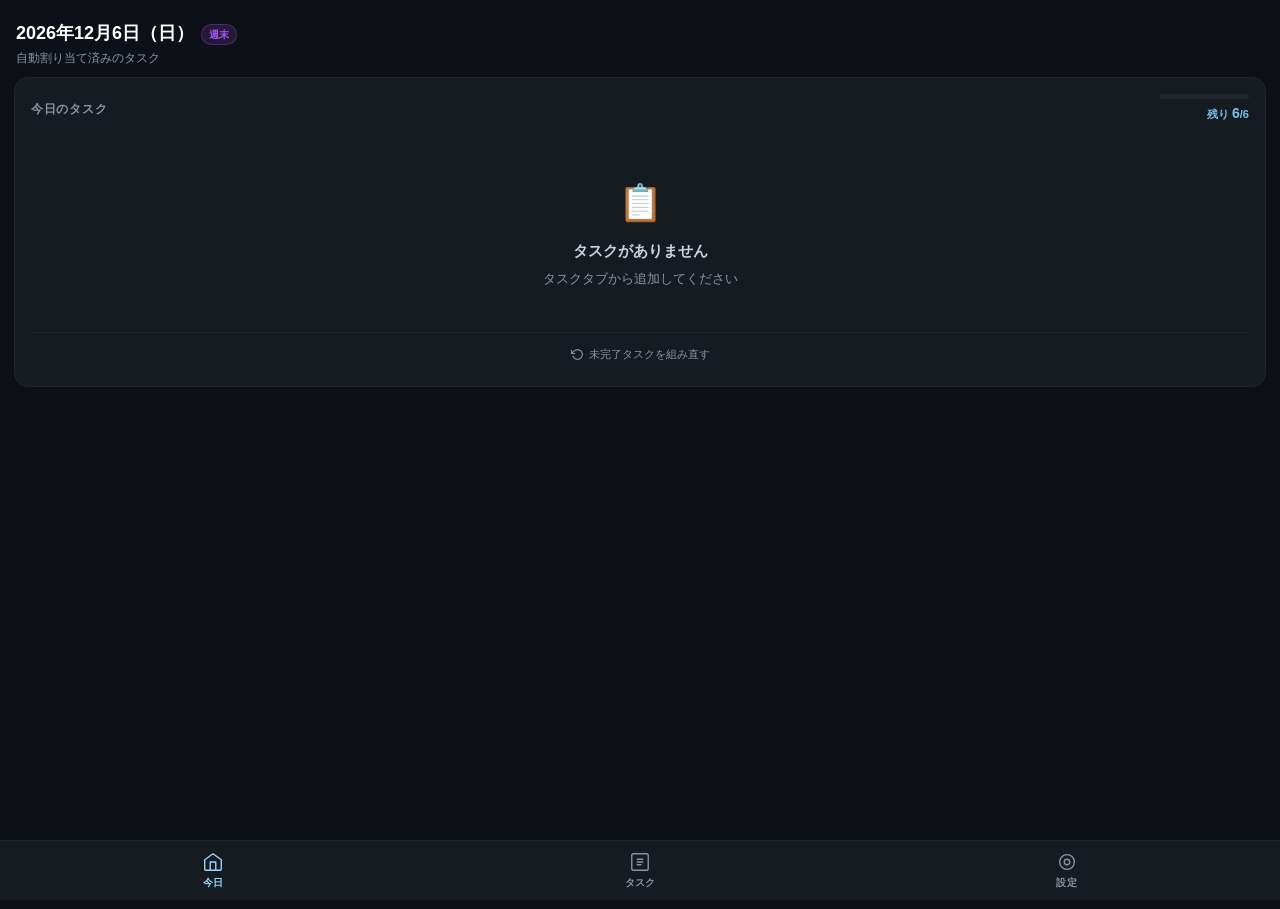
==== commit 84ac86b6: "Add files via upload" ====
--- a/Altair.html
+++ b/Altair.html
@@ -25,9 +25,7 @@
 })();</script>
 <title>Altair</title>
 <style>
-/* ============================================================
-   style.css — Altair v2.0
-   ============================================================ */
+/* style.css — Altair v2.1 */
 
 *, *::before, *::after { box-sizing: border-box; margin: 0; padding: 0; }
 
@@ -46,10 +44,17 @@
   --warn: #e09030;
   --bad:  #e24b4a;
   --tab-h: 60px;
+  /* iOS PWA: ステータスバー・ホームインジケーター分の安全領域 */
+  --safe-top:    env(safe-area-inset-top,    0px);
   --safe-bottom: env(safe-area-inset-bottom, 0px);
 }
 
-html, body { height: 100%; overflow: hidden; }
+/* iOS PWA では html/body を 100% にするとステータスバー分ずれるため
+   dvh（dynamic viewport height）を使用。未対応ブラウザは 100% にフォールバック */
+html, body {
+  height: 100%;
+  overflow: hidden;
+}
 
 body {
   font-family: -apple-system, BlinkMacSystemFont, 'Segoe UI', 'Helvetica Neue', sans-serif;
@@ -63,22 +68,32 @@
 }
 
 /* ============================================================
-   LAYOUT — スクロール修正: flex child に min-height:0 が必須
+   LAYOUT
+   #app を画面全体に固定し、safe-area を考慮したパディングを付与。
+   iOS PWA ホーム画面追加時はステータスバー領域が黒で上書きされるため
+   padding-top で押し下げる必要がある。
    ============================================================ */
 
 #app {
   position: fixed;
-  inset: 0;
+  /* safe-area を四方に適用 */
+  top:    0;
+  left:   0;
+  right:  0;
+  bottom: 0;
   display: flex;
   flex-direction: column;
+  /* iOS PWAのステータスバー分を上に確保 */
+  padding-top: var(--safe-top);
 }
 
 #main-content {
   flex: 1;
-  min-height: 0;          /* ← flex内スクロールに必須 */
+  min-height: 0;           /* flex内スクロールに必須 */
   overflow-y: auto;
   overflow-x: hidden;
   -webkit-overflow-scrolling: touch;
+  /* タブバー高さ + ホームインジケーター + 余白分を下に空ける */
   padding-bottom: calc(var(--tab-h) + var(--safe-bottom) + 24px);
 }
 
@@ -87,8 +102,7 @@
    ============================================================ */
 
 #tab-bar {
-  position: fixed;
-  bottom: 0; left: 0; right: 0;
+  position: relative;           /* fixed ではなく flex の末尾要素として配置 */
   height: calc(var(--tab-h) + var(--safe-bottom));
   padding-bottom: var(--safe-bottom);
   background: var(--bg-card);
@@ -96,6 +110,7 @@
   display: flex;
   align-items: stretch;
   z-index: 100;
+  flex-shrink: 0;               /* タブバーが縮まないよう固定 */
 }
 
 .tab-btn {
@@ -115,7 +130,7 @@
 }
 .tab-btn.active { color: var(--accent-strong); }
 .tab-btn:active { opacity: 0.7; }
-.tab-icon { width: 22px; height: 22px; }
+.tab-icon  { width: 22px; height: 22px; }
 .tab-label { font-size: 10px; font-weight: 600; letter-spacing: 0.02em; }
 
 /* ============================================================
@@ -124,6 +139,7 @@
 
 #toast {
   position: fixed;
+  /* タブバーの上に表示。タブバーが relative になったので fixed で合わせる */
   bottom: calc(var(--tab-h) + var(--safe-bottom) + 16px);
   left: 50%; transform: translateX(-50%) translateY(20px);
   background: #2a313a;
@@ -148,7 +164,8 @@
 #offline-badge {
   display: none;
   position: fixed;
-  top: 12px; left: 50%; transform: translateX(-50%);
+  top: calc(var(--safe-top) + 12px);
+  left: 50%; transform: translateX(-50%);
   background: var(--warn);
   color: #fff;
   font-size: 11px;
@@ -298,10 +315,10 @@
 .task-check svg { width: 13px; height: 13px; }
 .task-check.weekly-icon { border: none; background: var(--accent-bg); color: var(--accent-soft); cursor: default; }
 
-.task-body { flex: 1; min-width: 0; }
+.task-body    { flex: 1; min-width: 0; }
 .task-top-row { display: flex; align-items: center; gap: 6px; flex-wrap: wrap; }
-.task-title { font-size: 14px; font-weight: 600; color: var(--text-primary); line-height: 1.4; }
-.task-meta  { display: flex; align-items: center; gap: 5px; flex-wrap: wrap; margin-top: 5px; }
+.task-title   { font-size: 14px; font-weight: 600; color: var(--text-primary); line-height: 1.4; }
+.task-meta    { display: flex; align-items: center; gap: 5px; flex-wrap: wrap; margin-top: 5px; }
 
 /* ============================================================
    BADGES & CHIPS
@@ -446,8 +463,8 @@
   transition: transform 0.25s cubic-bezier(0.32, 0.72, 0, 1);
 }
 
-.modal-title { font-size: 17px; font-weight: 700; color: var(--text-primary); margin-bottom: 18px; }
-.modal-actions { display: flex; gap: 10px; margin-top: 20px; }
+.modal-title    { font-size: 17px; font-weight: 700; color: var(--text-primary); margin-bottom: 18px; }
+.modal-actions  { display: flex; gap: 10px; margin-top: 20px; }
 .modal-actions .btn { flex: 1; }
 
 /* ============================================================
@@ -487,7 +504,7 @@
   transition: opacity 0.15s, transform 0.1s;
   -webkit-tap-highlight-color: transparent;
 }
-.btn:active { opacity: 0.8; transform: scale(0.98); }
+.btn:active    { opacity: 0.8; transform: scale(0.98); }
 .btn-primary   { background: var(--accent-strong); color: #0d1117; }
 .btn-secondary { background: var(--bg-base); color: var(--text-secondary); border: 1px solid var(--bg-border); }
 .btn-danger    { background: rgba(226,75,74,0.12); color: var(--bad); border: 1px solid rgba(226,75,74,0.25); }
@@ -564,7 +581,7 @@
   grid-template-columns: 1fr 1fr 1fr;
   gap: 8px; margin-top: 10px;
 }
-.summary-item { background: var(--bg-base); border-radius: 10px; padding: 10px 6px; text-align: center; }
+.summary-item  { background: var(--bg-base); border-radius: 10px; padding: 10px 6px; text-align: center; }
 .summary-num   { display: block; font-size: 20px; font-weight: 800; color: var(--text-primary); }
 .summary-label { display: block; font-size: 9px; font-weight: 600; color: var(--text-muted); margin-top: 2px; }
 
@@ -572,13 +589,13 @@
 .capacity-control input[type="range"] { flex: 1; padding: 0; border: none; accent-color: var(--accent-strong); cursor: pointer; }
 #capacity-value { font-size: 18px; font-weight: 800; color: var(--accent-strong); min-width: 28px; text-align: center; }
 
-.load-guide { margin-top: 14px; }
+.load-guide       { margin-top: 14px; }
 .load-guide-title { font-size: 11px; font-weight: 700; color: var(--text-muted); margin-bottom: 8px; text-transform: uppercase; letter-spacing: 0.05em; }
-.load-guide-row { display: flex; align-items: center; gap: 8px; margin-bottom: 5px; }
-.load-guide-desc { font-size: 12px; color: var(--text-muted); }
+.load-guide-row   { display: flex; align-items: center; gap: 8px; margin-bottom: 5px; }
+.load-guide-desc  { font-size: 12px; color: var(--text-muted); }
 
 .settings-actions { display: flex; flex-direction: column; gap: 8px; margin-top: 8px; }
-.version-info { text-align: center; font-size: 11px; color: var(--text-muted); padding: 20px 0 8px; }
+.version-info     { text-align: center; font-size: 11px; color: var(--text-muted); padding: 20px 0 8px; }
 
 /* ============================================================
    WALLPAPER
@@ -587,9 +604,9 @@
 #bg-image { z-index: 0; }
 #app, #toast, .modal-overlay, #offline-badge { position: relative; z-index: 1; }
 #app { position: fixed; }
-.modal-overlay { z-index: 150; }
-#toast { z-index: 200; }
-#offline-badge { z-index: 300; }
+.modal-overlay  { z-index: 150; }
+#toast          { z-index: 200; }
+#offline-badge  { z-index: 300; }
 
 body.has-bg .section-card {
   background: rgba(22,27,34,0.88);
@@ -617,11 +634,92 @@
 .bg-actions { display: flex; gap: 8px; }
 
 /* ============================================================
-   CONFIRM MODAL (リセット専用)
-   ============================================================ */
-.modal-confirm-inner {
-  max-height: 60vh;
-}
+   CONFIRM MODAL（リセット・削除確認）
+   ============================================================ */
+
+.modal-confirm-inner { max-height: 60vh; }
+
+/* ============================================================
+   v2.2 追加スタイル
+   ============================================================ */
+
+/* 負荷メーター（残りキャパ表示対応版） */
+.load-meter {
+  display: flex;
+  flex-direction: column;
+  align-items: flex-end;
+  gap: 4px;
+  flex-shrink: 0;
+}
+.load-meter-bar {
+  width: 90px; height: 5px;
+  background: var(--bg-border);
+  border-radius: 3px; overflow: hidden;
+}
+.load-meter-fill {
+  height: 100%; border-radius: 3px;
+  transition: width 0.35s, background 0.35s;
+}
+.load-meter-label {
+  font-size: 11px; font-weight: 700;
+  text-align: right;
+  white-space: nowrap;
+}
+.load-meter-label strong { font-size: 14px; }
+
+/* 休日バッジ（今日ページの日付横） */
+.holiday-badge {
+  display: inline-block;
+  font-size: 10px; font-weight: 700;
+  padding: 2px 7px; border-radius: 20px;
+  background: rgba(168,85,247,0.15);
+  color: #a855f7;
+  border: 1px solid rgba(168,85,247,0.3);
+  margin-left: 7px;
+  vertical-align: middle;
+}
+
+/* 祝日管理 */
+.holiday-add-row {
+  display: flex; gap: 8px; align-items: center;
+  margin-bottom: 10px;
+}
+.holiday-list { display: flex; flex-direction: column; gap: 6px; margin-top: 6px; }
+.holiday-item {
+  display: flex; align-items: center; justify-content: space-between;
+  background: var(--bg-base); border: 1px solid var(--bg-border);
+  border-radius: 8px; padding: 8px 10px;
+}
+.holiday-date { font-size: 13px; color: var(--text-secondary); font-weight: 500; }
+.holiday-empty { font-size: 12px; color: var(--text-muted); text-align: center; padding: 10px 0; }
+
+/* ============================================================
+   v2.3 追加: 未完了組み直しボタン（控えめ表示）
+   ============================================================ */
+.rebalance-wrap {
+  display: flex;
+  justify-content: center;
+  padding: 10px 0 4px;
+  border-top: 1px solid var(--bg-border);
+  margin-top: 4px;
+}
+.rebalance-btn {
+  display: inline-flex;
+  align-items: center;
+  gap: 5px;
+  background: none;
+  border: none;
+  color: var(--text-muted);
+  font-size: 11px;
+  font-weight: 500;
+  cursor: pointer;
+  padding: 4px 10px;
+  border-radius: 20px;
+  transition: color 0.15s, background 0.15s;
+  -webkit-tap-highlight-color: transparent;
+}
+.rebalance-btn:hover,
+.rebalance-btn:active { color: var(--text-secondary); background: var(--bg-border); }
 
 </style>
 </head>
@@ -658,7 +756,7 @@
   </nav>
 </div>
 
-<!-- タスク追加・編集 -->
+<!-- タスク追加・編集モーダル -->
 <div class="modal-overlay" id="modal-task">
   <div class="modal">
     <div class="modal-title" id="modal-task-title">タスクを追加</div>
@@ -707,7 +805,21 @@
   </div>
 </div>
 
-<!-- リセット確認モーダル（window.confirm の代替） -->
+<!-- タスク削除確認モーダル -->
+<div class="modal-overlay" id="modal-delete-confirm">
+  <div class="modal modal-confirm-inner">
+    <div class="modal-title" style="color:var(--bad)">🗑 タスクを削除</div>
+    <p style="font-size:14px;color:var(--text-secondary);line-height:1.6;margin-bottom:20px">
+      このタスクを削除しますか？<br>この操作は取り消せません。
+    </p>
+    <div class="modal-actions">
+      <button class="btn btn-secondary" onclick="closeModal('modal-delete-confirm')">キャンセル</button>
+      <button class="btn btn-danger"    onclick="executeDeleteTask()">削除する</button>
+    </div>
+  </div>
+</div>
+
+<!-- 全データリセット確認モーダル -->
 <div class="modal-overlay" id="modal-confirm">
   <div class="modal modal-confirm-inner">
     <div class="modal-title" style="color:var(--bad)">⚠️ データをリセット</div>
@@ -724,17 +836,14 @@
 <script>
 
 // === config.js ===
-// config.js
-// Altair v2.0
-// ============================================================
+// config.js — Altair v2.1
 // 依存: なし
 // 責務: アプリ全体の定数定義
-// ============================================================
 
 const CFG = {
 
-  APP_NAME: 'Altair',
-  APP_VERSION: '2.0',
+  APP_NAME:    'Altair',
+  APP_VERSION: '2.4',
   STORAGE_KEY: 'altair_v2',
 
   // 負荷値ラベル・カラー (1〜5)
@@ -751,26 +860,28 @@
   WEEKDAY_NAMES: ['日', '月', '火', '水', '木', '金', '土'],
 
   // 1日のデフォルト総負荷キャパシティ
-  // タスクの load 値の合計がこれを超えないように自動割り当てる
   DEFAULT_DAILY_CAPACITY: 10,
 
-  // スケジュール投影の表示日数
-  PROJECTION_DAYS: 14,
-
 };
 
 
 // === store.js ===
-// store.js — Altair v2.0
-// 依存: config.js (CFGオブジェクト)
+// store.js — Altair v2.4
+// 依存: config.js
 // 責務: 状態管理・localStorage・割り当てエンジン
 
 var S = {};
 
 var STATE_DEFAULTS = {
-  tasks: [],
-  todayPlan: null,  // { date, entries: [{id, load, src, type}] }
-  settings: { dailyCapacity: 10, bg: '', bgOpacity: 65 },
+  tasks:     [],
+  todayPlan: null,  // { date: 'YYYY-MM-DD', entries: [{id, load, src, type}] }
+  settings: {
+    capacityWeekday: 10,
+    capacityHoliday: 6,
+    holidays: [],
+    bg: '',
+    bgOpacity: 65,
+  },
 };
 
 // ============================================================
@@ -782,6 +893,7 @@
     var raw = localStorage.getItem(CFG.STORAGE_KEY);
     if (raw) {
       var parsed = JSON.parse(raw);
+      // STATE_DEFAULTS と深くマージ（settings は Object.assign で後述）
       S = Object.assign({}, STATE_DEFAULTS, parsed);
     } else {
       S = Object.assign({}, STATE_DEFAULTS);
@@ -789,12 +901,27 @@
   } catch(e) {
     S = Object.assign({}, STATE_DEFAULTS);
   }
+
   if (!Array.isArray(S.tasks)) S.tasks = [];
+
+  // 旧 dailyCapacity との後方互換
+  var saved = S.settings || {};
   S.settings = Object.assign(
-    { dailyCapacity: CFG.DEFAULT_DAILY_CAPACITY, bg: '', bgOpacity: 65 },
-    S.settings || {}
+    {
+      capacityWeekday: saved.dailyCapacity || CFG.DEFAULT_DAILY_CAPACITY,
+      capacityHoliday: 6,
+      holidays: [],
+      bg: '',
+      bgOpacity: 65,
+    },
+    saved
   );
+  delete S.settings.dailyCapacity;
+
   if (S.todayPlan && !Array.isArray(S.todayPlan.entries)) S.todayPlan = null;
+
+  // 起動時: 完了済み once タスクのうち翌日以降のものを削除
+  _purgeDoneTasks();
 }
 
 function saveState() {
@@ -815,19 +942,19 @@
 
 function today() {
   var d = new Date();
-  return d.getFullYear() + '-' + pad2(d.getMonth()+1) + '-' + pad2(d.getDate());
+  return d.getFullYear() + '-' + pad2(d.getMonth() + 1) + '-' + pad2(d.getDate());
 }
 
 function pad2(n) { return String(n).padStart(2, '0'); }
 
 function localDateStr(d) {
-  return d.getFullYear() + '-' + pad2(d.getMonth()+1) + '-' + pad2(d.getDate());
+  return d.getFullYear() + '-' + pad2(d.getMonth() + 1) + '-' + pad2(d.getDate());
 }
 
 function sanitize(str) {
   return String(str || '')
-    .replace(/&/g,'&amp;').replace(/</g,'&lt;')
-    .replace(/>/g,'&gt;').replace(/"/g,'&quot;');
+    .replace(/&/g, '&amp;').replace(/</g, '&lt;')
+    .replace(/>/g, '&gt;').replace(/"/g, '&quot;');
 }
 
 function dateAddDays(dateStr, n) {
@@ -841,9 +968,39 @@
 }
 
 function daysUntil(deadlineStr) {
-  var now = new Date(); now.setHours(0,0,0,0);
+  var now = new Date(); now.setHours(0, 0, 0, 0);
   var dl  = new Date(deadlineStr + 'T00:00:00');
   return Math.round((dl - now) / 86400000);
+}
+
+/** 土日 or ユーザー登録祝日なら true */
+function isHoliday(dateStr) {
+  var dow = dayOfWeek(dateStr);
+  if (dow === 0 || dow === 6) return true;
+  return ((S.settings && S.settings.holidays) || []).includes(dateStr);
+}
+
+/** 今日のキャパシティ */
+function getTodayCapacity() {
+  return isHoliday(today())
+    ? (S.settings.capacityHoliday || 6)
+    : (S.settings.capacityWeekday || CFG.DEFAULT_DAILY_CAPACITY);
+}
+
+// ============================================================
+// AUTO PURGE — 翌日起動時に完了済み once タスクを削除
+// ============================================================
+
+function _purgeDoneTasks() {
+  var todayStr = today();
+  var before   = S.tasks.length;
+  S.tasks = S.tasks.filter(function(t) {
+    if (t.type === 'weekly') return true;
+    if (!t.done) return true;
+    // doneDate が今日以降なら残す（翌日になったら消す）
+    return t.doneDate && t.doneDate >= todayStr;
+  });
+  if (S.tasks.length !== before) S.todayPlan = null;
 }
 
 // ============================================================
@@ -875,12 +1032,32 @@
 function toggleOnceDone(taskId) {
   var t = S.tasks.find(function(t) { return t.id === taskId; });
   if (!t || t.type !== 'once') return;
-  t.done = !t.done;
+  t.done     = !t.done;
+  t.doneDate = t.done ? today() : null;
   saveState();
 }
 
 // ============================================================
 // SNAPSHOT ENGINE
+//
+// 【フルリセット生成 _generateSnapshot】
+//   毎日初回・タスク追加・削除・完全リセット時に呼ばれる。
+//   完了済みタスクは candidates から除外済みなので、
+//   スナップには未完了タスクだけが入る。
+//
+// 【差分リバランス _rebalanceSnapshot】
+//   キャパ変更・手動再割り当て時に呼ばれる。
+//   完了済みエントリはそのまま保持し、
+//   未完了エントリだけを「残りキャパ」で組み直す。
+//   → 達成した負荷は絶対に消えない。
+//
+// 【優先順位（両関数共通）】
+//   1. 週次タスク（曜日一致）← キャパ無視で強制
+//   2. 期限切れ              ← キャパ無視で強制
+//   3. 本日期限              ← キャパ無視で強制
+//   4. 明日期限              ← キャパ無視で強制
+//   5. 期限あり（明後日以降）← 残りキャパで選択
+//   6. 期限なし              ← 残りキャパを貪欲充填
 // ============================================================
 
 function _ensureSnapshot(todayStr) {
@@ -890,9 +1067,12 @@
   return _generateSnapshot(todayStr);
 }
 
+/** フル生成（当日初回 / タスク追加・削除時） */
 function _generateSnapshot(todayStr) {
-  var dow      = dayOfWeek(todayStr);
-  var capacity = S.settings.dailyCapacity || CFG.DEFAULT_DAILY_CAPACITY;
+  var capacity = isHoliday(todayStr)
+    ? (S.settings.capacityHoliday || 6)
+    : (S.settings.capacityWeekday || CFG.DEFAULT_DAILY_CAPACITY);
+
   var entries  = [];
   var usedLoad = 0;
   var ids      = {};
@@ -900,74 +1080,166 @@
   function add(t, src, type) {
     entries.push({ id: t.id, load: t.load || 1, src: src, type: type });
     usedLoad += (t.load || 1);
-    ids[t.id] = true;
+    ids[t.id]  = true;
   }
 
-  // 1. 週次タスク
+  _fillEntries(todayStr, capacity, entries, usedLoad, ids, add);
+
+  S.todayPlan = { date: todayStr, entries: entries };
+  saveState();
+  return S.todayPlan;
+}
+
+/**
+ * 差分リバランス（完了保持・未完了だけ組み直し）
+ *
+ * キャパ変更・手動再割り当て時に呼ぶ。
+ * 完了済みエントリの負荷合計を「消費済み」として、
+ * 残りキャパで未完了タスクを再充填する。
+ */
+function rebalanceSnapshot() {
+  var todayStr = today();
+  var capacity = isHoliday(todayStr)
+    ? (S.settings.capacityHoliday || 6)
+    : (S.settings.capacityWeekday || CFG.DEFAULT_DAILY_CAPACITY);
+
+  // 完了済みエントリを保持
+  var keptEntries = [];
+  var usedLoad    = 0;
+  var ids         = {};
+
+  if (S.todayPlan && S.todayPlan.date === todayStr && Array.isArray(S.todayPlan.entries)) {
+    S.todayPlan.entries.forEach(function(entry) {
+      var t = S.tasks.find(function(t) { return t.id === entry.id; });
+      if (!t) return; // 削除済みはスキップ
+      var isDone = entry.type === 'weekly'
+        ? isWeeklyDoneOn(t, todayStr)
+        : t.done;
+      if (isDone) {
+        // 完了済みはそのまま保持
+        keptEntries.push(entry);
+        usedLoad += entry.load;
+        ids[entry.id] = true;
+      }
+      // 未完了は破棄して再充填する
+    });
+  }
+
+  // 未完了を再充填
+  _fillEntries(todayStr, capacity, keptEntries, usedLoad, ids, function(t, src, type) {
+    keptEntries.push({ id: t.id, load: t.load || 1, src: src, type: type });
+    usedLoad += (t.load || 1);
+    ids[t.id]  = true;
+  });
+
+  S.todayPlan = { date: todayStr, entries: keptEntries };
+  saveState();
+  return S.todayPlan;
+}
+
+/**
+ * エントリ充填の共通ロジック。
+ * entries / ids は呼び出し元から渡されて変更される。
+ * usedLoad は内部でゼロから積算することで、週次タスクの負荷も
+ * Step 5〜6 の残りキャパ計算に正しく反映される。
+ */
+function _fillEntries(todayStr, capacity, entries, _usedLoadIgnored, ids, add) {
+  var dow      = dayOfWeek(todayStr);
+  var tomorrow = dateAddDays(todayStr, 1);
+  var internalUsed = 0;  // この関数内で積算するカウンタ
+
+  // add() のラッパー：内部カウンタも更新する
+  function addAndCount(t, src, type) {
+    add(t, src, type);
+    internalUsed += (t.load || 1);
+  }
+
+  // Step 1: 週次タスク（強制）——この負荷も remaining に反映される
   S.tasks
     .filter(function(t) {
-      return t.type === 'weekly' && Array.isArray(t.weekDays) && t.weekDays.includes(dow);
+      return t.type === 'weekly'
+        && Array.isArray(t.weekDays)
+        && t.weekDays.includes(dow)
+        && !ids[t.id];
     })
-    .forEach(function(t) { add(t, 'weekly', 'weekly'); });
-
-  // 2. once タスク候補（未完了のみ）
+    .forEach(function(t) { addAndCount(t, 'weekly', 'weekly'); });
+
+  // Step 2〜4: once 未完了候補
   var candidates = S.tasks.filter(function(t) {
-    return t.type !== 'weekly' && !t.done;
+    return t.type !== 'weekly' && !t.done && !ids[t.id];
   });
-  var tomorrow = dateAddDays(todayStr, 1);
-
-  // 期限切れ（強制）
-  candidates.filter(function(t) { return t.deadline && t.deadline < todayStr; })
+
+  // Step 2: 期限切れ（強制）
+  candidates
+    .filter(function(t) { return t.deadline && t.deadline < todayStr; })
     .sort(function(a, b) { return a.deadline.localeCompare(b.deadline); })
-    .forEach(function(t) { if (!ids[t.id]) add(t, 'overdue', 'once'); });
-
-  // 本日期限（強制）
-  candidates.filter(function(t) { return t.deadline === todayStr && !ids[t.id]; })
-    .forEach(function(t) { add(t, 'today_dl', 'once'); });
-
-  // 明日期限（強制）
-  candidates.filter(function(t) { return t.deadline === tomorrow && !ids[t.id]; })
-    .forEach(function(t) { add(t, 'urgent', 'once'); });
-
-  var remaining = capacity - usedLoad;
-
-  // 期限あり（余裕、近い順）
-  candidates.filter(function(t) { return t.deadline && t.deadline > tomorrow && !ids[t.id]; })
+    .forEach(function(t) { addAndCount(t, 'overdue', 'once'); });
+
+  // Step 3: 本日期限（強制）
+  candidates
+    .filter(function(t) { return t.deadline === todayStr && !ids[t.id]; })
+    .forEach(function(t) { addAndCount(t, 'today_dl', 'once'); });
+
+  // Step 4: 明日期限（強制）
+  candidates
+    .filter(function(t) { return t.deadline === tomorrow && !ids[t.id]; })
+    .forEach(function(t) { addAndCount(t, 'urgent', 'once'); });
+
+  // Step 5〜6: キャパ余裕分（週次・強制分を除いた残り）
+  var remaining = capacity - internalUsed;
+
+  // Step 5: 期限あり（明後日以降・近い順）
+  candidates
+    .filter(function(t) { return t.deadline && t.deadline > tomorrow && !ids[t.id]; })
     .sort(function(a, b) { return a.deadline.localeCompare(b.deadline); })
     .forEach(function(t) {
       if (remaining > 0 && (t.load || 1) <= remaining) {
-        add(t, 'deadline', 'once'); remaining -= (t.load || 1);
+        addAndCount(t, 'deadline', 'once');
+        remaining -= (t.load || 1);
       }
     });
 
-  // 期限なし（貪欲充填）
-  var noDl = candidates.filter(function(t) { return !t.deadline && !ids[t.id]; })
+  // Step 6: 期限なし（重い順で貪欲充填）
+  var noDl = candidates
+    .filter(function(t) { return !t.deadline && !ids[t.id]; })
     .sort(function(a, b) { return (b.load || 1) - (a.load || 1); });
+
   var changed = true;
   while (changed && remaining > 0) {
     changed = false;
     for (var i = 0; i < noDl.length; i++) {
       if (ids[noDl[i].id]) continue;
       if ((noDl[i].load || 1) <= remaining) {
-        add(noDl[i], 'buffer', 'once');
+        addAndCount(noDl[i], 'buffer', 'once');
         remaining -= (noDl[i].load || 1);
-        changed = true; break;
+        changed = true;
+        break;
       }
     }
   }
-
-  S.todayPlan = { date: todayStr, entries: entries };
-  saveState();
-  return S.todayPlan;
-}
-
-// ============================================================
-// TODAY STATS — 計算の単一窓口
-// ============================================================
-
+}
+
+// ============================================================
+// TODAY STATS
+// ============================================================
+
+/**
+ * @returns {{
+ *   capacity: number,
+ *   totalLoad: number,        // スナップ内の負荷合計
+ *   doneLoad: number,         // 完了済み負荷合計
+ *   remainingCapacity: number,// capacity - doneLoad（表示用）
+ *   pendingTasks: Array,
+ *   capacityReached: boolean, // doneLoad >= capacity
+ *   allDone: boolean,         // 未完了タスクゼロ（キャパ未達でも）
+ * }}
+ */
 function getTodayStats() {
   var todayStr = today();
-  var snap = _ensureSnapshot(todayStr);
+  var snap     = _ensureSnapshot(todayStr);
+  var capacity = isHoliday(todayStr)
+    ? (S.settings.capacityHoliday || 6)
+    : (S.settings.capacityWeekday || CFG.DEFAULT_DAILY_CAPACITY);
 
   var totalLoad = 0, doneLoad = 0, pendingTasks = [];
 
@@ -986,14 +1258,21 @@
   });
 
   return {
-    totalLoad:     totalLoad,
-    doneLoad:      doneLoad,
-    remainingLoad: totalLoad - doneLoad,
-    pendingTasks:  pendingTasks,
+    capacity:          capacity,
+    totalLoad:         totalLoad,
+    doneLoad:          doneLoad,
+    remainingCapacity: capacity - doneLoad,
+    pendingTasks:      pendingTasks,
+    capacityReached:   doneLoad >= capacity,
+    allDone:           pendingTasks.length === 0 && totalLoad > 0,
   };
 }
 
-function refreshTodayPlan() {
+/**
+ * タスク追加・削除時に呼ぶ完全リセット。
+ * 翌回 getTodayStats() 呼び出し時に _generateSnapshot が走る。
+ */
+function resetTodayPlan() {
   S.todayPlan = null;
   saveState();
 }
@@ -1010,8 +1289,8 @@
 
 function exportData() {
   var blob = new Blob([JSON.stringify(S, null, 2)], { type: 'application/json' });
-  var a = document.createElement('a');
-  a.href = URL.createObjectURL(blob);
+  var a    = document.createElement('a');
+  a.href   = URL.createObjectURL(blob);
   a.download = 'altair_' + today() + '.json';
   a.click();
   showToast('エクスポート完了');
@@ -1043,30 +1322,45 @@
   reader.readAsText(file);
 }
 
-// ── リセット確認モーダル経由で呼ばれる ──
 function executeReset() {
+  // 1. モーダルを閉じる
   closeModal('modal-confirm');
-  // localStorage を消去
+
+  // 2. localStorage を完全消去
   try { localStorage.removeItem(CFG.STORAGE_KEY); } catch(e) {}
-  // S をデフォルト値で直接上書き（loadState に頼らない）
+
+  // 3. メモリ上の S を初期値で上書き（参照ごと作り直す）
   S = {
-    tasks:      [],
-    todayPlan:  null,
-    settings:   { dailyCapacity: CFG.DEFAULT_DAILY_CAPACITY, bg: '', bgOpacity: 65 },
+    tasks:     [],
+    todayPlan: null,
+    settings: {
+      capacityWeekday: CFG.DEFAULT_DAILY_CAPACITY,
+      capacityHoliday: 6,
+      holidays: [],
+      bg: '',
+      bgOpacity: 65,
+    },
   };
-  // 壁紙をクリア
+
+  // 4. 壁紙を除去
   applyBackground('', 0);
+
+  // 5. 初期状態を localStorage に書き込む（空読み込みで旧データが復元されるのを防ぐ）
+  try { localStorage.setItem(CFG.STORAGE_KEY, JSON.stringify(S)); } catch(e) {}
+
+  // 6. 画面更新（S が完全に初期化された後に呼ぶ）
   showToast('全データをリセットしました');
   navigateTo('home');
 }
 
 
 // === app-common.js ===
-// app-common.js
-// Altair v2.0
-// ============================================================
+// app-common.js — Altair v2.1
 // 依存: config.js, store.js
 // 責務: UI操作・共通ユーティリティ
+
+// ============================================================
+// TOAST
 // ============================================================
 
 let _toastTimer;
@@ -1078,6 +1372,10 @@
   _toastTimer = setTimeout(() => el.classList.remove('show'), 2600);
 }
 
+// ============================================================
+// MODAL
+// ============================================================
+
 function openModal(id) {
   document.getElementById(id)?.classList.add('open');
 }
@@ -1086,34 +1384,49 @@
   document.getElementById(id)?.classList.remove('open');
 }
 
+// ============================================================
+// BADGE / CHIP
+// ============================================================
+
+/** 負荷値バッジのHTMLを返す */
 function loadBadge(load) {
   const c = CFG.LOAD_COLORS[load] || '#8b949e';
   const l = CFG.LOAD_LABELS[load] || load;
   return '<span class="load-badge" style="background:' + c + '20;color:' + c + ';border-color:' + c + '40">' + l + '</span>';
 }
 
+/** 期限チップのHTMLを返す（期限なしなら空文字） */
 function deadlineChip(deadline) {
   if (!deadline) return '';
   const days = daysUntil(deadline);
   let cls = 'dl-chip';
-  if (days < 0)        cls += ' dl-over';
-  else if (days === 0) cls += ' dl-today';
-  else if (days <= 3)  cls += ' dl-soon';
+  if      (days < 0)       cls += ' dl-over';
+  else if (days === 0)     cls += ' dl-today';
+  else if (days <= 3)      cls += ' dl-soon';
   let label = '';
-  if (days < 0)        label = Math.abs(days) + '日超過';
-  else if (days === 0) label = '今日まで';
-  else if (days === 1) label = '明日まで';
-  else                 label = 'あと' + days + '日';
+  if      (days < 0)       label = Math.abs(days) + '日超過';
+  else if (days === 0)     label = '今日まで';
+  else if (days === 1)     label = '明日まで';
+  else                     label = 'あと' + days + '日';
   return '<span class="' + cls + '">' + label + '</span>';
 }
+
+// ============================================================
+// TASK MODAL HELPERS
+// ============================================================
 
 function toggleWeekday(btn) {
   btn.classList.toggle('active');
 }
 
 function getSelectedWeekdays() {
-  return Array.from(document.querySelectorAll('.wd-btn.active')).map(function(b) { return +b.dataset.dow; });
-}
+  return Array.from(document.querySelectorAll('.wd-btn.active'))
+    .map(function(b) { return +b.dataset.dow; });
+}
+
+// ============================================================
+// BACKGROUND
+// ============================================================
 
 function applyBackground(url, opacity) {
   let el = document.getElementById('bg-image');
@@ -1141,14 +1454,15 @@
 
 
 // === app-core.js ===
-// app-core.js
-// Altair v2.0
-// ============================================================
+// app-core.js — Altair v2.4
 // 依存: config.js, store.js, app-common.js
 // 責務: 初期化・ナビゲーション・今日ページ
-// ============================================================
 
 var currentPage = null;
+
+// ============================================================
+// NAVIGATION
+// ============================================================
 
 function navigateTo(page) {
   currentPage = page;
@@ -1170,18 +1484,17 @@
 
 function postRender(page) {
   if (page === 'settings') {
-    var sl = document.getElementById('capacity-slider');
-    var vl = document.getElementById('capacity-value');
-    if (sl && vl) {
-      sl.value = S.settings.dailyCapacity || CFG.DEFAULT_DAILY_CAPACITY;
-      vl.textContent = sl.value;
-    }
+    var slW = document.getElementById('capacity-slider-weekday');
+    var vlW = document.getElementById('capacity-value-weekday');
+    if (slW && vlW) { slW.value = S.settings.capacityWeekday || CFG.DEFAULT_DAILY_CAPACITY; vlW.textContent = slW.value; }
+
+    var slH = document.getElementById('capacity-slider-holiday');
+    var vlH = document.getElementById('capacity-value-holiday');
+    if (slH && vlH) { slH.value = S.settings.capacityHoliday || 6; vlH.textContent = slH.value; }
+
     var op = document.getElementById('opacity-slider');
     var ov = document.getElementById('opacity-value');
-    if (op && ov) {
-      op.value = S.settings.bgOpacity !== undefined ? S.settings.bgOpacity : 65;
-      ov.textContent = op.value + '%';
-    }
+    if (op && ov) { op.value = S.settings.bgOpacity !== undefined ? S.settings.bgOpacity : 65; ov.textContent = op.value + '%'; }
   }
 }
 
@@ -1193,83 +1506,101 @@
   var todayStr  = today();
   var d         = new Date(todayStr + 'T00:00:00');
   var dow       = d.getDay();
-  var dateLabel = d.getFullYear() + '年' + (d.getMonth()+1) + '月' + d.getDate() + '日（' + CFG.WEEKDAY_NAMES[dow] + '）';
-
-  // ── 単一の計算源から全て取得 ──
-  var stats = getTodayStats();
-  var totalLoad     = stats.totalLoad;
-  var doneLoad      = stats.doneLoad;
-  var remainingLoad = stats.remainingLoad;
-  var pendingTasks  = stats.pendingTasks;
-
-  // ── 負荷バー ──
-  // バー：完了分が伸びていく（done/total）
-  // ラベル：「残り {remaining}/{total}」
-  var pct = totalLoad > 0 ? Math.min(100, Math.round(doneLoad / totalLoad * 100)) : 0;
-  var barColor = remainingLoad <= 0
-    ? 'var(--ok)'
-    : remainingLoad <= 2
-    ? 'var(--warn)'
-    : 'var(--accent-soft)';
-
-  var loadBar = '<div class="load-bar-wrap">' +
-    '<div class="load-bar-track">' +
-    '<div class="load-bar-fill" style="width:' + pct + '%;background:' + barColor + '"></div>' +
-    '</div>' +
-    '<span class="load-bar-label" style="color:' + barColor + '">' +
-    (remainingLoad <= 0 ? '完了' : '残り ' + remainingLoad + '/' + totalLoad) +
-    '</span>' +
+  var dateLabel = d.getFullYear() + '年' + (d.getMonth() + 1) + '月' + d.getDate() + '日（' + CFG.WEEKDAY_NAMES[dow] + '）';
+  var holiday   = isHoliday(todayStr);
+
+  var stats           = getTodayStats();
+  var capacity        = stats.capacity;
+  var doneLoad        = stats.doneLoad;
+  var remainingCap    = stats.remainingCapacity;
+  var pendingTasks    = stats.pendingTasks;
+  var capacityReached = stats.capacityReached;
+  var allDone         = stats.allDone;
+
+  // ── 負荷メーター ──
+  var pct = capacity > 0 ? Math.min(100, Math.round(doneLoad / capacity * 100)) : 0;
+  var barColor = capacityReached ? 'var(--ok)' : remainingCap <= 2 ? 'var(--warn)' : 'var(--accent-soft)';
+  var loadLabel = capacityReached
+    ? '目標達成 🎯'
+    : '残り <strong>' + remainingCap + '</strong>/' + capacity;
+
+  var loadBar =
+    '<div class="load-meter">' +
+      '<div class="load-meter-bar">' +
+        '<div class="load-meter-fill" style="width:' + pct + '%;background:' + barColor + '"></div>' +
+      '</div>' +
+      '<div class="load-meter-label" style="color:' + barColor + '">' + loadLabel + '</div>' +
     '</div>';
 
   // ── タスクリスト ──
   var taskHtml = '';
-  if (totalLoad === 0) {
-    taskHtml = '<div class="empty-state">' +
-      '<div class="empty-icon">📋</div>' +
-      '<div class="empty-title">タスクがありません</div>' +
-      '<div class="empty-sub">タスクタブから追加してください</div>' +
+  if (stats.totalLoad === 0) {
+    taskHtml =
+      '<div class="empty-state">' +
+        '<div class="empty-icon">📋</div>' +
+        '<div class="empty-title">タスクがありません</div>' +
+        '<div class="empty-sub">タスクタブから追加してください</div>' +
       '</div>';
-  } else if (pendingTasks.length === 0) {
-    taskHtml = '<div class="empty-state">' +
-      '<div class="empty-icon">✅</div>' +
-      '<div class="empty-title">今日のタスクをすべて完了！</div>' +
+  } else if (capacityReached) {
+    taskHtml =
+      '<div class="empty-state">' +
+        '<div class="empty-icon">🎯</div>' +
+        '<div class="empty-title">今日の目標達成！</div>' +
+        '<div class="empty-sub">キャパシティ（' + capacity + '）に達しました。よく頑張りました。</div>' +
+      '</div>';
+  } else if (allDone) {
+    // キャパ未達だが割り当てタスクはすべて完了
+    taskHtml =
+      '<div class="empty-state">' +
+        '<div class="empty-icon">✅</div>' +
+        '<div class="empty-title">今日の割り当てタスクをすべてこなしました</div>' +
+        '<div class="empty-sub">余裕があれば🔄で追加タスクを割り当てられます。</div>' +
       '</div>';
   } else {
-    taskHtml = pendingTasks.map(function(t) {
-      return renderTodayTask(t, todayStr);
-    }).join('');
+    taskHtml = pendingTasks.map(function(t) { return renderTodayTask(t, todayStr); }).join('');
   }
 
-  // ── 更新ボタン ──
-  var refreshBtn = '<button class="refresh-btn" onclick="doRefreshPlan()" title="今日のタスクを再生成">' +
-    '<svg viewBox="0 0 24 24" fill="none">' +
-    '<path d="M1 4v6h6" stroke="currentColor" stroke-width="2" stroke-linecap="round" stroke-linejoin="round"/>' +
-    '<path d="M3.51 15a9 9 0 102.13-9.36L1 10" stroke="currentColor" stroke-width="2" stroke-linecap="round" stroke-linejoin="round"/>' +
-    '</svg></button>';
-
-  return '<div class="page-home">' +
-    '<div class="home-header">' +
-    '<div class="home-header-row">' +
-    '<div>' +
-    '<div class="home-date">' + dateLabel + '</div>' +
-    '<div class="home-sub">自動割り当て済みのタスク</div>' +
-    '</div>' +
-    refreshBtn +
-    '</div>' +
-    '</div>' +
-    '<div class="section-card">' +
-    '<div class="section-header">' +
-    '<span class="section-title">今日のタスク</span>' +
-    loadBar +
-    '</div>' +
-    '<div id="today-task-list">' + taskHtml + '</div>' +
-    '</div>' +
+  // ── 再割り当てボタン（目立たない・リスト下部）──
+  // 「完了済みを保持したまま未完了タスクだけ組み直す」緊急修正用
+  var rebalanceBtn =
+    '<div class="rebalance-wrap">' +
+      '<button class="rebalance-btn" onclick="doRebalance()" title="完了済みを保持して未完了を組み直す">' +
+        '<svg viewBox="0 0 24 24" fill="none" width="13" height="13">' +
+          '<path d="M1 4v6h6" stroke="currentColor" stroke-width="2" stroke-linecap="round" stroke-linejoin="round"/>' +
+          '<path d="M3.51 15a9 9 0 102.13-9.36L1 10" stroke="currentColor" stroke-width="2" stroke-linecap="round" stroke-linejoin="round"/>' +
+        '</svg>' +
+        '未完了タスクを組み直す' +
+      '</button>' +
     '</div>';
+
+  var holidayBadge = holiday
+    ? '<span class="holiday-badge">' + (dow === 0 || dow === 6 ? '週末' : '祝日') + '</span>'
+    : '';
+
+  return (
+    '<div class="page-home">' +
+      '<div class="home-header">' +
+        '<div class="home-header-row">' +
+          '<div>' +
+            '<div class="home-date">' + dateLabel + holidayBadge + '</div>' +
+            '<div class="home-sub">自動割り当て済みのタスク</div>' +
+          '</div>' +
+        '</div>' +
+      '</div>' +
+      '<div class="section-card">' +
+        '<div class="section-header">' +
+          '<span class="section-title">今日のタスク</span>' +
+          loadBar +
+        '</div>' +
+        '<div id="today-task-list">' + taskHtml + '</div>' +
+        rebalanceBtn +
+      '</div>' +
+    '</div>'
+  );
 }
 
 function renderTodayTask(t, todayStr) {
   var isWeekly = t.type === 'weekly';
-
   var srcIcon = '';
   if      (t._src === 'overdue')  srcIcon = '<span class="src-tag overdue">期限超過</span>';
   else if (t._src === 'today_dl') srcIcon = '<span class="src-tag today-dl">本日期限</span>';
@@ -1280,24 +1611,23 @@
     ? 'toggleWeeklyTodayDone(\'' + t.id + '\')'
     : 'toggleOnceTodayDone(\'' + t.id + '\')';
 
-  var checkSvg = '<svg viewBox="0 0 24 24" fill="none"><polyline points="20,6 9,17 4,12" stroke="currentColor" stroke-width="2.5" stroke-linecap="round" stroke-linejoin="round"/></svg>';
-
-  // _snapLoad はスナップショット時点の負荷値（表示用）
   var dispLoad = t._snapLoad || t.load || 1;
 
-  return '<div class="today-task">' +
-    '<button class="task-check" onclick="' + toggleFn + '">' + '</button>' +
-    '<div class="task-body">' +
-    '<div class="task-top-row">' +
-    '<span class="task-title">' + sanitize(t.title) + '</span>' +
-    srcIcon +
-    '</div>' +
-    '<div class="task-meta">' +
-    loadBadge(dispLoad) +
-    (t.deadline ? deadlineChip(t.deadline) : '') +
-    '</div>' +
-    '</div>' +
-    '</div>';
+  return (
+    '<div class="today-task">' +
+      '<button class="task-check" onclick="' + toggleFn + '"></button>' +
+      '<div class="task-body">' +
+        '<div class="task-top-row">' +
+          '<span class="task-title">' + sanitize(t.title) + '</span>' +
+          srcIcon +
+        '</div>' +
+        '<div class="task-meta">' +
+          loadBadge(dispLoad) +
+          (t.deadline ? deadlineChip(t.deadline) : '') +
+        '</div>' +
+      '</div>' +
+    '</div>'
+  );
 }
 
 function toggleOnceTodayDone(id) {
@@ -1314,10 +1644,14 @@
   navigateTo('home');
 }
 
-function doRefreshPlan() {
-  refreshTodayPlan();
+/**
+ * 完了済みを保持したまま未完了タスクだけ組み直す。
+ * キャパ変更・割り当てがおかしいときの緊急修正用。
+ */
+function doRebalance() {
+  rebalanceSnapshot();
   navigateTo('home');
-  showToast('今日のタスクを再生成しました');
+  showToast('未完了タスクを組み直しました');
 }
 
 // ============================================================
@@ -1330,8 +1664,11 @@
   navigateTo('home');
 
   document.querySelectorAll('.modal-overlay').forEach(function(o) {
-    o.addEventListener('click', function(e) { if (e.target === o) closeModal(o.id); });
+    o.addEventListener('click', function(e) {
+      if (e.target === o) closeModal(o.id);
+    });
   });
+
   window.addEventListener('offline', function() { document.getElementById('offline-badge').style.display = 'block'; });
   window.addEventListener('online',  function() { document.getElementById('offline-badge').style.display = 'none'; });
   if (!navigator.onLine) document.getElementById('offline-badge').style.display = 'block';
@@ -1339,15 +1676,13 @@
 
 
 // === app-tasks.js ===
-// app-tasks.js
-// Altair v2.0
-// ============================================================
+// app-tasks.js — Altair v2.1
 // 依存: config.js, store.js, app-common.js, app-core.js
 // 責務: タスク管理（一覧・追加・編集・削除）
-// ============================================================
 
 var _editingTaskId = null;
-var _taskFilter = 'active';
+var _taskFilter    = 'active';
+var _deletingTaskId = null;  // 削除確認モーダル用
 
 // ============================================================
 // タスク一覧ページ
@@ -1372,6 +1707,7 @@
     if (active.length === 0) {
       listHtml = '<div class="empty-state"><div class="empty-icon">📋</div><div class="empty-title">タスクがありません</div><div class="empty-sub">右下の＋ボタンで追加</div></div>';
     } else {
+      // 期限あり優先・同じ期限なら負荷降順
       var sorted = active.slice().sort(function(a, b) {
         if (a.deadline && !b.deadline) return -1;
         if (!a.deadline && b.deadline) return 1;
@@ -1404,8 +1740,10 @@
     '<div class="task-list">' + listHtml + '</div>' +
     '</div>' +
     '<button class="fab" onclick="openAddTask()">' +
-    '<svg viewBox="0 0 24 24" fill="none"><line x1="12" y1="5" x2="12" y2="19" stroke="currentColor" stroke-width="2.5" stroke-linecap="round"/><line x1="5" y1="12" x2="19" y2="12" stroke="currentColor" stroke-width="2.5" stroke-linecap="round"/></svg>' +
-    '</button>';
+    '<svg viewBox="0 0 24 24" fill="none">' +
+    '<line x1="12" y1="5" x2="12" y2="19" stroke="currentColor" stroke-width="2.5" stroke-linecap="round"/>' +
+    '<line x1="5" y1="12" x2="19" y2="12" stroke="currentColor" stroke-width="2.5" stroke-linecap="round"/>' +
+    '</svg></button>';
 }
 
 function renderTaskItem(t) {
@@ -1420,13 +1758,17 @@
 
   var checkHtml = '';
   if (!isWeekly) {
-    var sv = isDone ? '<svg viewBox="0 0 24 24" fill="none"><polyline points="20,6 9,17 4,12" stroke="currentColor" stroke-width="2.5" stroke-linecap="round" stroke-linejoin="round"/></svg>' : '';
+    var sv = isDone
+      ? '<svg viewBox="0 0 24 24" fill="none"><polyline points="20,6 9,17 4,12" stroke="currentColor" stroke-width="2.5" stroke-linecap="round" stroke-linejoin="round"/></svg>'
+      : '';
     checkHtml = '<button class="task-check ' + (isDone ? 'checked' : '') + '" onclick="toggleTaskDoneFromList(\'' + t.id + '\')">' + sv + '</button>';
   } else {
     checkHtml = '<div class="task-check weekly-icon"><svg viewBox="0 0 24 24" fill="none"><path d="M12 20V12m0 0l-3 3m3-3l3 3M4 4h16v4H4z" stroke="currentColor" stroke-width="1.5" stroke-linecap="round"/></svg></div>';
   }
 
-  var todayDoneTag = (isWeekly && isWeeklyDoneOn(t, today())) ? '<span class="src-tag weekly">本日完了</span>' : '';
+  var todayDoneTag = (isWeekly && isWeeklyDoneOn(t, today()))
+    ? '<span class="src-tag weekly">本日完了</span>'
+    : '';
 
   return '<div class="' + cls + '">' +
     '<div class="task-list-main">' +
@@ -1443,7 +1785,7 @@
     '<button class="icon-btn" onclick="openEditTask(\'' + t.id + '\')">' +
     '<svg viewBox="0 0 24 24" fill="none"><path d="M11 5H6a2 2 0 00-2 2v11a2 2 0 002 2h11a2 2 0 002-2v-5" stroke="currentColor" stroke-width="1.5" stroke-linecap="round"/><path d="M18.5 2.5a2.121 2.121 0 013 3L12 15l-4 1 1-4 9.5-9.5z" stroke="currentColor" stroke-width="1.5" stroke-linecap="round"/></svg>' +
     '</button>' +
-    '<button class="icon-btn danger" onclick="deleteTask(\'' + t.id + '\')">' +
+    '<button class="icon-btn danger" onclick="openDeleteConfirm(\'' + t.id + '\')">' +
     '<svg viewBox="0 0 24 24" fill="none"><polyline points="3,6 5,6 21,6" stroke="currentColor" stroke-width="1.5" stroke-linecap="round"/><path d="M19 6l-1 14a2 2 0 01-2 2H8a2 2 0 01-2-2L5 6" stroke="currentColor" stroke-width="1.5" stroke-linecap="round"/><path d="M10 11v6M14 11v6" stroke="currentColor" stroke-width="1.5" stroke-linecap="round"/></svg>' +
     '</button>' +
     '</div></div>';
@@ -1455,7 +1797,7 @@
 }
 
 // ============================================================
-// モーダル
+// タスク追加・編集モーダル
 // ============================================================
 
 function openAddTask() {
@@ -1491,6 +1833,7 @@
 function resetTaskModal() {
   document.getElementById('input-task-title').value    = '';
   document.getElementById('input-task-deadline').value = '';
+  // デフォルト負荷: 3（普通）
   document.querySelectorAll('.load-radio').forEach(function(el, i) {
     el.classList.toggle('active', i === 2);
   });
@@ -1502,8 +1845,8 @@
   document.querySelectorAll('.type-btn').forEach(function(b) {
     b.classList.toggle('active', b.dataset.type === type);
   });
-  document.getElementById('deadline-row').style.display = isW ? 'none' : '';
-  document.getElementById('weekdays-row').style.display = isW ? '' : 'none';
+  document.getElementById('deadline-row').style.display  = isW ? 'none' : '';
+  document.getElementById('weekdays-row').style.display  = isW ? '' : 'none';
 }
 
 function setLoadValue(el) {
@@ -1535,13 +1878,11 @@
     } else {
       t.deadline = deadline || null; t.weekDays = [];
     }
-    // 編集時はスナップショットをリセット（再割り当て）
-    refreshTodayPlan();
+    resetTodayPlan(); // 編集時はスナップショットをリセット
   } else {
-    var now = Date.now();
     var task = {
       id: generateId(), title: sanitize(title),
-      load: load, type: type, createdAt: now,
+      load: load, type: type, createdAt: Date.now(),
     };
     if (type === 'weekly') {
       task.weekDays = weekDays; task.doneHistory = []; task.deadline = null;
@@ -1549,8 +1890,7 @@
       task.deadline = deadline || null; task.weekDays = []; task.done = false;
     }
     S.tasks.push(task);
-    // 新規追加時もスナップショットをリセット
-    refreshTodayPlan();
+    resetTodayPlan(); // 追加時もスナップショットをリセット
   }
 
   saveState();
@@ -1559,10 +1899,23 @@
   navigateTo('tasks');
 }
 
-function deleteTask(id) {
-  if (!window.confirm('このタスクを削除しますか？')) return;
-  removeFromSnapshot(id);
-  S.tasks = S.tasks.filter(function(t) { return t.id !== id; });
+// ============================================================
+// タスク削除（window.confirm の代わりにカスタムモーダルを使用）
+// ============================================================
+
+/** 削除確認モーダルを開く */
+function openDeleteConfirm(id) {
+  _deletingTaskId = id;
+  openModal('modal-delete-confirm');
+}
+
+/** モーダルの「削除する」ボタンから呼ばれる */
+function executeDeleteTask() {
+  closeModal('modal-delete-confirm');
+  if (!_deletingTaskId) return;
+  removeFromSnapshot(_deletingTaskId);
+  S.tasks = S.tasks.filter(function(t) { return t.id !== _deletingTaskId; });
+  _deletingTaskId = null;
   saveState();
   showToast('削除しました');
   navigateTo('tasks');
@@ -1575,21 +1928,37 @@
 
 
 // === app-settings.js ===
-// app-settings.js — Altair v2.0
+// app-settings.js — Altair v2.4
 // 依存: config.js, store.js, app-common.js, app-core.js
 // 責務: 設定ページ・壁紙
 // ★ 末尾で init() を呼ぶ（このファイルだけ）
 
 function renderSettings() {
-  var cap       = S.settings.dailyCapacity || CFG.DEFAULT_DAILY_CAPACITY;
+  var capW      = S.settings.capacityWeekday || CFG.DEFAULT_DAILY_CAPACITY;
+  var capH      = S.settings.capacityHoliday || 6;
   var bgOpacity = S.settings.bgOpacity !== undefined ? S.settings.bgOpacity : 65;
   var hasBg     = !!S.settings.bg;
+  var holidays  = S.settings.holidays || [];
 
   var oncePending  = S.tasks.filter(function(t) { return t.type !== 'weekly' && !t.done; }).length;
   var weeklyCount  = S.tasks.filter(function(t) { return t.type === 'weekly'; }).length;
   var overdueTasks = S.tasks.filter(function(t) {
     return t.type !== 'weekly' && !t.done && t.deadline && t.deadline < today();
   }).length;
+
+  var holidayListHtml = holidays.length === 0
+    ? '<div class="holiday-empty">登録された祝日はありません</div>'
+    : holidays.slice().sort().map(function(d) {
+        var dd    = new Date(d + 'T00:00:00');
+        var label = dd.getFullYear() + '/' + pad2(dd.getMonth() + 1) + '/' + pad2(dd.getDate())
+          + '（' + CFG.WEEKDAY_NAMES[dd.getDay()] + '）';
+        return '<div class="holiday-item">' +
+          '<span class="holiday-date">' + label + '</span>' +
+          '<button class="icon-btn danger" onclick="removeHoliday(\'' + d + '\')">' +
+            '<svg viewBox="0 0 24 24" fill="none"><line x1="18" y1="6" x2="6" y2="18" stroke="currentColor" stroke-width="2" stroke-linecap="round"/><line x1="6" y1="6" x2="18" y2="18" stroke="currentColor" stroke-width="2" stroke-linecap="round"/></svg>' +
+          '</button>' +
+        '</div>';
+      }).join('');
 
   return '<div class="page-settings">' +
     '<div class="page-title">設定</div>' +
@@ -1604,25 +1973,40 @@
     '</div>' +
     '</div>' +
 
-    // ── キャパシティ ──
+    // ── キャパシティ（平日）──
     '<div class="section-card">' +
-    '<div class="section-title">1日の総負荷キャパシティ</div>' +
-    '<p class="section-desc">タスクの負荷値の合計がこの値を超えないように自動割り当てします。期限超過・本日・明日期限のタスクは超過しても強制表示されます。</p>' +
+    '<div class="section-title">1日の負荷キャパシティ — 平日</div>' +
+    '<p class="section-desc">月〜金（祝日を除く）のキャパシティです。保存すると今日の未完了タスクが組み直されます（完了済みはそのまま）。</p>' +
     '<div class="capacity-control">' +
-    '<input type="range" id="capacity-slider" min="2" max="30" value="' + cap + '" oninput="document.getElementById(\'capacity-value\').textContent=this.value">' +
-    '<span id="capacity-value">' + cap + '</span>' +
-    '<button class="btn btn-sm btn-primary" onclick="saveCapacity()">保存</button>' +
+    '<input type="range" id="capacity-slider-weekday" min="2" max="30" value="' + capW + '" ' +
+      'oninput="document.getElementById(\'capacity-value-weekday\').textContent=this.value">' +
+    '<span id="capacity-value-weekday">' + capW + '</span>' +
+    '<button class="btn btn-sm btn-primary" onclick="saveCapacityWeekday()">保存</button>' +
     '</div>' +
-    '<div class="load-guide">' +
-    '<div class="load-guide-title">負荷値の目安</div>' +
-    [1,2,3,4,5].map(function(l) {
-      var c    = CFG.LOAD_COLORS[l];
-      var desc = ['〜30分', '〜1時間', '〜1.5時間', '〜2時間', '2時間超'][l-1];
-      return '<div class="load-guide-row">' +
-        '<span class="load-badge" style="background:' + c + '20;color:' + c + ';border-color:' + c + '40">' + CFG.LOAD_LABELS[l] + '</span>' +
-        '<span class="load-guide-desc">' + desc + '</span></div>';
-    }).join('') +
+    _loadGuideHtml() +
     '</div>' +
+
+    // ── キャパシティ（休日）──
+    '<div class="section-card">' +
+    '<div class="section-title">1日の負荷キャパシティ — 休日・祝日</div>' +
+    '<p class="section-desc">土日・登録した祝日のキャパシティです。</p>' +
+    '<div class="capacity-control">' +
+    '<input type="range" id="capacity-slider-holiday" min="0" max="30" value="' + capH + '" ' +
+      'oninput="document.getElementById(\'capacity-value-holiday\').textContent=this.value">' +
+    '<span id="capacity-value-holiday">' + capH + '</span>' +
+    '<button class="btn btn-sm btn-primary" onclick="saveCapacityHoliday()">保存</button>' +
+    '</div>' +
+    '</div>' +
+
+    // ── 祝日管理 ──
+    '<div class="section-card">' +
+    '<div class="section-title">祝日・特別休日の登録</div>' +
+    '<p class="section-desc">土日以外で休日扱いにしたい日（年末年始・振替休日など）を登録します。</p>' +
+    '<div class="holiday-add-row">' +
+    '<input type="date" id="holiday-date-input" style="flex:1">' +
+    '<button class="btn btn-sm btn-primary" onclick="addHoliday()">追加</button>' +
+    '</div>' +
+    '<div class="holiday-list">' + holidayListHtml + '</div>' +
     '</div>' +
 
     // ── 壁紙 ──
@@ -1639,13 +2023,16 @@
     (hasBg ? '<button class="btn btn-danger" onclick="removeBg()">🗑 削除</button>' : '') +
     '</div>' +
     '<input type="file" id="bg-file-input" accept="image/*" style="display:none" onchange="onBgFileChange(event)">' +
-    (hasBg ? '<div class="form-group" style="margin-top:14px">' +
-    '<label>オーバーレイ濃度（暗さ）</label>' +
-    '<div class="capacity-control">' +
-    '<input type="range" id="opacity-slider" min="0" max="95" value="' + bgOpacity + '" oninput="document.getElementById(\'opacity-value\').textContent=this.value+\'%\';previewOpacity(this.value)">' +
-    '<span id="opacity-value">' + bgOpacity + '%</span>' +
-    '<button class="btn btn-sm btn-primary" onclick="saveBgOpacity()">保存</button>' +
-    '</div></div>' : '') +
+    (hasBg
+      ? '<div class="form-group" style="margin-top:14px">' +
+        '<label>オーバーレイ濃度（暗さ）</label>' +
+        '<div class="capacity-control">' +
+        '<input type="range" id="opacity-slider" min="0" max="95" value="' + bgOpacity + '" ' +
+          'oninput="document.getElementById(\'opacity-value\').textContent=this.value+\'%\';previewOpacity(this.value)">' +
+        '<span id="opacity-value">' + bgOpacity + '%</span>' +
+        '<button class="btn btn-sm btn-primary" onclick="saveBgOpacity()">保存</button>' +
+        '</div></div>'
+      : '') +
     '</div>' +
 
     // ── データ管理 ──
@@ -1663,14 +2050,75 @@
     '</div>';
 }
 
-function saveCapacity() {
-  var val = +document.getElementById('capacity-slider').value;
+function _loadGuideHtml() {
+  return '<div class="load-guide">' +
+    '<div class="load-guide-title">負荷値の目安</div>' +
+    [1, 2, 3, 4, 5].map(function(l) {
+      var c    = CFG.LOAD_COLORS[l];
+      var desc = ['〜30分', '〜1時間', '〜1.5時間', '〜2時間', '2時間超'][l - 1];
+      return '<div class="load-guide-row">' +
+        '<span class="load-badge" style="background:' + c + '20;color:' + c + ';border-color:' + c + '40">' + CFG.LOAD_LABELS[l] + '</span>' +
+        '<span class="load-guide-desc">' + desc + '</span></div>';
+    }).join('') +
+    '</div>';
+}
+
+// ============================================================
+// CAPACITY
+// キャパ変更時は rebalanceSnapshot（完了保持・未完了組み直し）を呼ぶ
+// ============================================================
+
+function saveCapacityWeekday() {
+  var val = +document.getElementById('capacity-slider-weekday').value;
   if (val >= 2 && val <= 30) {
-    S.settings.dailyCapacity = val;
+    S.settings.capacityWeekday = val;
     saveState();
-    showToast('キャパシティを ' + val + ' に設定しました');
+    rebalanceSnapshot();  // 完了を保持して未完了だけ組み直す
+    showToast('平日キャパシティを ' + val + ' に設定しました');
+    navigateTo('settings');
   }
 }
+
+function saveCapacityHoliday() {
+  var val = +document.getElementById('capacity-slider-holiday').value;
+  if (val >= 0 && val <= 30) {
+    S.settings.capacityHoliday = val;
+    saveState();
+    rebalanceSnapshot();
+    showToast('休日キャパシティを ' + val + ' に設定しました');
+    navigateTo('settings');
+  }
+}
+
+// ============================================================
+// HOLIDAYS
+// ============================================================
+
+function addHoliday() {
+  var input = document.getElementById('holiday-date-input');
+  var val   = input ? input.value : '';
+  if (!val) { showToast('日付を選択してください'); return; }
+  if (!Array.isArray(S.settings.holidays)) S.settings.holidays = [];
+  if (S.settings.holidays.includes(val)) { showToast('すでに登録されています'); return; }
+  S.settings.holidays.push(val);
+  rebalanceSnapshot();
+  saveState();
+  showToast('祝日を追加しました');
+  navigateTo('settings');
+}
+
+function removeHoliday(dateStr) {
+  if (!Array.isArray(S.settings.holidays)) return;
+  S.settings.holidays = S.settings.holidays.filter(function(d) { return d !== dateStr; });
+  rebalanceSnapshot();
+  saveState();
+  showToast('祝日を削除しました');
+  navigateTo('settings');
+}
+
+// ============================================================
+// WALLPAPER
+// ============================================================
 
 function onBgFileChange(event) {
   var file = event.target.files[0];
@@ -1695,9 +2143,7 @@
   navigateTo('settings');
 }
 
-function previewOpacity(val) {
-  applyBackground(S.settings.bg, +val);
-}
+function previewOpacity(val) { applyBackground(S.settings.bg, +val); }
 
 function saveBgOpacity() {
   var val = +document.getElementById('opacity-slider').value;
@@ -1707,16 +2153,19 @@
   showToast('濃度を保存しました');
 }
 
-// リセット確認モーダルを開く（window.confirm の代替）
-function openResetConfirm() {
-  openModal('modal-confirm');
-}
+function openResetConfirm() { openModal('modal-confirm'); }
 
 // ============================================================
 // 起動
 // ============================================================
 init();
 
+
 </script>
+<script src="./store.js"></script>
+<script src="./app-common.js"></script>
+<script src="./app-core.js"></script>
+<script src="./app-tasks.js"></script>
+<script src="./app-settings.js"></script>
 </body>
 </html>
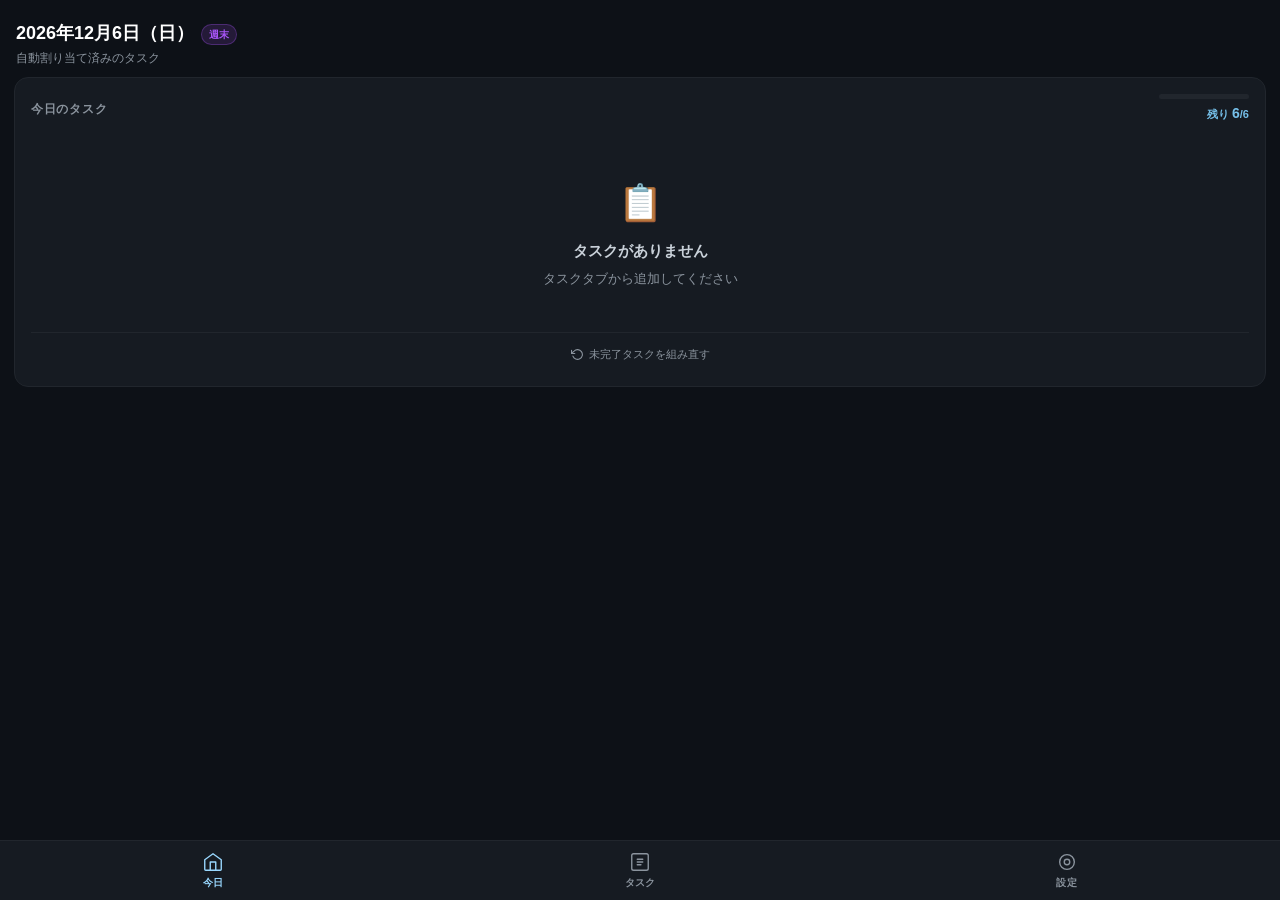
==== commit 1b8e2213: "Add files via upload" ====
--- a/Altair.html
+++ b/Altair.html
@@ -549,26 +549,32 @@
 .wd-btn.active { background: var(--accent-bg); color: var(--accent-strong); border-color: var(--accent-border); }
 
 /* ============================================================
-   LOAD SELECTOR
-   ============================================================ */
-
-.load-selector { display: flex; gap: 6px; }
-.load-radio {
-  flex: 1;
-  background: var(--bg-base); border: 1.5px solid var(--bg-border);
-  border-radius: 10px; padding: 8px 4px;
+   LOAD SLIDER（v2.6: 0.5刻みスライダー）
+   ============================================================ */
+
+.load-slider-wrap {
+  display: flex;
+  flex-direction: column;
+  gap: 10px;
+}
+.load-slider-wrap input[type="range"] {
+  width: 100%;
+  padding: 0;
+  border: none;
+  height: 6px;
+  accent-color: var(--accent-strong);
   cursor: pointer;
-  display: flex; flex-direction: column; align-items: center; gap: 2px;
-  transition: border-color 0.15s, background 0.15s;
-  -webkit-tap-highlight-color: transparent;
-}
-.load-num { font-size: 16px; font-weight: 800; color: var(--text-primary); }
-.load-lbl { font-size: 9px; font-weight: 600; color: var(--text-muted); }
-.load-radio[data-load="1"].active { border-color: #3aaa72; background: rgba(58,170,114,0.10); }
-.load-radio[data-load="2"].active { border-color: #76c0ea; background: rgba(118,192,234,0.10); }
-.load-radio[data-load="3"].active { border-color: #e09030; background: rgba(224,144,48,0.10); }
-.load-radio[data-load="4"].active { border-color: #e24b4a; background: rgba(226,75,74,0.10); }
-.load-radio[data-load="5"].active { border-color: #a855f7; background: rgba(168,85,247,0.10); }
+  background: transparent;
+}
+.load-slider-display {
+  display: flex;
+  align-items: center;
+  gap: 10px;
+}
+.load-slider-hint {
+  font-size: 11px;
+  color: var(--text-muted);
+}
 
 /* ============================================================
    SETTINGS
@@ -790,12 +796,13 @@
     </div>
     <div class="form-group">
       <label>負荷値（作業量の目安）</label>
-      <div class="load-selector">
-        <button type="button" class="load-radio" data-load="1" onclick="setLoadValue(this)"><span class="load-num">1</span><span class="load-lbl">極軽</span></button>
-        <button type="button" class="load-radio" data-load="2" onclick="setLoadValue(this)"><span class="load-num">2</span><span class="load-lbl">軽</span></button>
-        <button type="button" class="load-radio active" data-load="3" onclick="setLoadValue(this)"><span class="load-num">3</span><span class="load-lbl">普通</span></button>
-        <button type="button" class="load-radio" data-load="4" onclick="setLoadValue(this)"><span class="load-num">4</span><span class="load-lbl">重</span></button>
-        <button type="button" class="load-radio" data-load="5" onclick="setLoadValue(this)"><span class="load-num">5</span><span class="load-lbl">最大</span></button>
+      <div class="load-slider-wrap">
+        <input type="range" id="load-slider" min="0.5" max="5" step="0.5" value="3"
+               oninput="updateLoadSlider(this.value)">
+        <div class="load-slider-display">
+          <span id="load-slider-badge" class="load-badge"></span>
+          <span id="load-slider-hint" class="load-slider-hint"></span>
+        </div>
       </div>
     </div>
     <div class="modal-actions">
@@ -819,19 +826,8 @@
   </div>
 </div>
 
-<!-- 全データリセット確認モーダル -->
-<div class="modal-overlay" id="modal-confirm">
-  <div class="modal modal-confirm-inner">
-    <div class="modal-title" style="color:var(--bad)">⚠️ データをリセット</div>
-    <p style="font-size:14px;color:var(--text-secondary);line-height:1.6;margin-bottom:20px">
-      全てのタスクと設定が削除されます。<br>この操作は取り消せません。
-    </p>
-    <div class="modal-actions">
-      <button class="btn btn-secondary" onclick="closeModal('modal-confirm')">キャンセル</button>
-      <button class="btn btn-danger"    onclick="executeReset()">削除する</button>
-    </div>
-  </div>
-</div>
+
+
 
 <script>
 
@@ -843,18 +839,14 @@
 const CFG = {
 
   APP_NAME:    'Altair',
-  APP_VERSION: '2.4',
-  STORAGE_KEY: 'altair_v2',
-
-  // 負荷値ラベル・カラー (1〜5)
-  LOAD_LABELS: { 1: '極軽', 2: '軽', 3: '普通', 4: '重', 5: '最大' },
-  LOAD_COLORS: {
-    1: '#3aaa72',
-    2: '#76c0ea',
-    3: '#e09030',
-    4: '#e24b4a',
-    5: '#a855f7',
-  },
+  APP_VERSION: '2.7',
+  STORAGE_KEY: 'altair_data',   // バージョンに依存しない固定キー
+  LEGACY_KEYS: ['altair_v2', 'altair_v1'],  // マイグレーション対象の旧キー一覧
+
+  // 負荷値ラベル・カラー (0.5〜10、0.5刻み)
+  // loadColor(v): 0.5→緑, 5→赤, 10→紫 のグラデーション
+  LOAD_LABELS: {},  // 未使用（loadLabel() 関数で動的生成）
+  LOAD_COLORS: {},  // 未使用（loadColor() 関数で動的生成）
 
   // 曜日名（日曜=0〜土曜=6）
   WEEKDAY_NAMES: ['日', '月', '火', '水', '木', '金', '土'],
@@ -863,6 +855,37 @@
   DEFAULT_DAILY_CAPACITY: 10,
 
 };
+
+/**
+ * 負荷値（0.5〜5）に対応する色を返す
+ * 0.5→緑 / 2.5→オレンジ / 4→赤 / 5→紫
+ */
+function loadColor(v) {
+  var t = Math.max(0, Math.min(1, (v - 0.5) / 4.5));
+  if (t < 0.25) {
+    var r = Math.round(58  + (224 - 58)  * (t / 0.25));
+    var g = Math.round(170 + (144 - 170) * (t / 0.25));
+    var b = Math.round(114 + (48  - 114) * (t / 0.25));
+    return 'rgb(' + r + ',' + g + ',' + b + ')';
+  } else if (t < 0.5) {
+    var tt = (t - 0.25) / 0.25;
+    var r = Math.round(224 + (226 - 224) * tt);
+    var g = Math.round(144 + (75  - 144) * tt);
+    var b = Math.round(48  + (74  - 48)  * tt);
+    return 'rgb(' + r + ',' + g + ',' + b + ')';
+  } else {
+    var tt = (t - 0.5) / 0.5;
+    var r = Math.round(226 + (168 - 226) * tt);
+    var g = Math.round(75  + (85  - 75)  * tt);
+    var b = Math.round(74  + (247 - 74)  * tt);
+    return 'rgb(' + r + ',' + g + ',' + b + ')';
+  }
+}
+
+/** 負荷値（0.5〜10）の表示ラベルを返す */
+function loadLabel(v) {
+  return String(v % 1 === 0 ? v : v.toFixed(1));
+}
 
 
 // === store.js ===
@@ -891,6 +914,23 @@
 function loadState() {
   try {
     var raw = localStorage.getItem(CFG.STORAGE_KEY);
+
+    // 新キーにデータがなければ旧キーから自動マイグレーション
+    if (!raw) {
+      for (var ki = 0; ki < CFG.LEGACY_KEYS.length; ki++) {
+        var legacy = localStorage.getItem(CFG.LEGACY_KEYS[ki]);
+        if (legacy) {
+          raw = legacy;
+          // 新キーに書き直して旧キーを削除
+          try {
+            localStorage.setItem(CFG.STORAGE_KEY, legacy);
+            localStorage.removeItem(CFG.LEGACY_KEYS[ki]);
+          } catch(e) {}
+          break;
+        }
+      }
+    }
+
     if (raw) {
       var parsed = JSON.parse(raw);
       // STATE_DEFAULTS と深くマージ（settings は Object.assign で後述）
@@ -1096,6 +1136,7 @@
  * キャパ変更・手動再割り当て時に呼ぶ。
  * 完了済みエントリの負荷合計を「消費済み」として、
  * 残りキャパで未完了タスクを再充填する。
+ * 本日完了済みタスクは必ず保持され、その負荷がキャパから差し引かれる。
  */
 function rebalanceSnapshot() {
   var todayStr = today();
@@ -1103,9 +1144,9 @@
     ? (S.settings.capacityHoliday || 6)
     : (S.settings.capacityWeekday || CFG.DEFAULT_DAILY_CAPACITY);
 
-  // 完了済みエントリを保持
+  // 完了済みエントリを保持（本日完了したものは必ず残す）
   var keptEntries = [];
-  var usedLoad    = 0;
+  var doneLoad    = 0;  // 完了済みの負荷合計
   var ids         = {};
 
   if (S.todayPlan && S.todayPlan.date === todayStr && Array.isArray(S.todayPlan.entries)) {
@@ -1116,19 +1157,23 @@
         ? isWeeklyDoneOn(t, todayStr)
         : t.done;
       if (isDone) {
-        // 完了済みはそのまま保持
+        // 完了済みはそのまま保持し、負荷をカウント
         keptEntries.push(entry);
-        usedLoad += entry.load;
+        doneLoad += (entry.load || 1);
         ids[entry.id] = true;
       }
       // 未完了は破棄して再充填する
     });
   }
 
-  // 未完了を再充填
-  _fillEntries(todayStr, capacity, keptEntries, usedLoad, ids, function(t, src, type) {
+  // 残りキャパ = 総キャパ - 完了済み負荷
+  // ※ _fillEntries に渡す際、internalUsed はゼロから始まるので
+  //   capacity を (capacity - doneLoad) に調整して渡す
+  var adjustedCapacity = capacity - doneLoad;
+
+  // 未完了を再充填（調整済みキャパで）
+  _fillEntries(todayStr, adjustedCapacity, keptEntries, 0, ids, function(t, src, type) {
     keptEntries.push({ id: t.id, load: t.load || 1, src: src, type: type });
-    usedLoad += (t.load || 1);
     ids[t.id]  = true;
   });
 
@@ -1147,11 +1192,18 @@
   var dow      = dayOfWeek(todayStr);
   var tomorrow = dateAddDays(todayStr, 1);
   var internalUsed = 0;  // この関数内で積算するカウンタ
+  var heavyCount = 0;    // 負荷4以上のタスクの割り当て数（1日1つまで）
+
+  // 既存エントリ（完了済み保持分）の heavyCount を初期化
+  entries.forEach(function(e) {
+    if ((e.load || 1) >= 4) heavyCount++;
+  });
 
   // add() のラッパー：内部カウンタも更新する
   function addAndCount(t, src, type) {
     add(t, src, type);
     internalUsed += (t.load || 1);
+    if ((t.load || 1) >= 4) heavyCount++;
   }
 
   // Step 1: 週次タスク（強制）——この負荷も remaining に反映される
@@ -1188,20 +1240,33 @@
   // Step 5〜6: キャパ余裕分（週次・強制分を除いた残り）
   var remaining = capacity - internalUsed;
 
-  // Step 5: 期限あり（明後日以降・近い順）
+  // Step 5: 期限あり（明後日のみ）
+  // ※ 3日以上先の期限タスクは「期限なし」と同じ扱いとして Step 6 で処理
   candidates
     .filter(function(t) { return t.deadline && t.deadline > tomorrow && !ids[t.id]; })
+    .filter(function(t) {
+      var d = daysUntil(t.deadline);
+      return d >= 2 && d <= 2; // 明後日（2日後）のみ優先扱い
+    })
     .sort(function(a, b) { return a.deadline.localeCompare(b.deadline); })
     .forEach(function(t) {
-      if (remaining > 0 && (t.load || 1) <= remaining) {
+      var load = t.load || 1;
+      if (remaining > 0 && load <= remaining) {
+        // 負荷4以上は1日1つまで
+        if (load >= 4 && heavyCount >= 1) return;
         addAndCount(t, 'deadline', 'once');
-        remaining -= (t.load || 1);
+        remaining -= load;
       }
     });
 
-  // Step 6: 期限なし（重い順で貪欲充填）
+  // Step 6: 期限なし＋期限3日以上先（重い順で貪欲充填）
+  // 負荷4以上は1日1つまでの制約を適用
   var noDl = candidates
-    .filter(function(t) { return !t.deadline && !ids[t.id]; })
+    .filter(function(t) {
+      if (ids[t.id]) return false;
+      if (!t.deadline) return true;                     // 期限なし
+      return daysUntil(t.deadline) >= 3;               // 3日以上先は期限なし扱い
+    })
     .sort(function(a, b) { return (b.load || 1) - (a.load || 1); });
 
   var changed = true;
@@ -1209,12 +1274,14 @@
     changed = false;
     for (var i = 0; i < noDl.length; i++) {
       if (ids[noDl[i].id]) continue;
-      if ((noDl[i].load || 1) <= remaining) {
-        addAndCount(noDl[i], 'buffer', 'once');
-        remaining -= (noDl[i].load || 1);
-        changed = true;
-        break;
-      }
+      var load = noDl[i].load || 1;
+      if (load > remaining) continue;
+      // 負荷4以上は1日1つまで
+      if (load >= 4 && heavyCount >= 1) continue;
+      addAndCount(noDl[i], 'buffer', 'once');
+      remaining -= load;
+      changed = true;
+      break;
     }
   }
 }
@@ -1283,8 +1350,9 @@
   saveState();
 }
 
-// ============================================================
-// EXPORT / IMPORT / RESET
+
+// ============================================================
+// EXPORT / IMPORT
 // ============================================================
 
 function exportData() {
@@ -1322,36 +1390,6 @@
   reader.readAsText(file);
 }
 
-function executeReset() {
-  // 1. モーダルを閉じる
-  closeModal('modal-confirm');
-
-  // 2. localStorage を完全消去
-  try { localStorage.removeItem(CFG.STORAGE_KEY); } catch(e) {}
-
-  // 3. メモリ上の S を初期値で上書き（参照ごと作り直す）
-  S = {
-    tasks:     [],
-    todayPlan: null,
-    settings: {
-      capacityWeekday: CFG.DEFAULT_DAILY_CAPACITY,
-      capacityHoliday: 6,
-      holidays: [],
-      bg: '',
-      bgOpacity: 65,
-    },
-  };
-
-  // 4. 壁紙を除去
-  applyBackground('', 0);
-
-  // 5. 初期状態を localStorage に書き込む（空読み込みで旧データが復元されるのを防ぐ）
-  try { localStorage.setItem(CFG.STORAGE_KEY, JSON.stringify(S)); } catch(e) {}
-
-  // 6. 画面更新（S が完全に初期化された後に呼ぶ）
-  showToast('全データをリセットしました');
-  navigateTo('home');
-}
 
 
 // === app-common.js ===
@@ -1390,8 +1428,9 @@
 
 /** 負荷値バッジのHTMLを返す */
 function loadBadge(load) {
-  const c = CFG.LOAD_COLORS[load] || '#8b949e';
-  const l = CFG.LOAD_LABELS[load] || load;
+  var v = parseFloat(load) || 1;
+  var c = loadColor(v);
+  var l = loadLabel(v);
   return '<span class="load-badge" style="background:' + c + '20;color:' + c + ';border-color:' + c + '40">' + l + '</span>';
 }
 
@@ -1805,6 +1844,8 @@
   resetTaskModal();
   document.getElementById('modal-task-title').textContent = 'タスクを追加';
   setTaskType('once');
+  // スライダー表示を初期化
+  setTimeout(function() { updateLoadSlider(3); }, 0);
   openModal('modal-task');
 }
 
@@ -1824,19 +1865,15 @@
   } else {
     document.getElementById('input-task-deadline').value = t.deadline || '';
   }
-  document.querySelectorAll('.load-radio').forEach(function(el) {
-    el.classList.toggle('active', +el.dataset.load === t.load);
-  });
+  setLoadSlider(t.load || 3);
   openModal('modal-task');
 }
 
 function resetTaskModal() {
   document.getElementById('input-task-title').value    = '';
   document.getElementById('input-task-deadline').value = '';
-  // デフォルト負荷: 3（普通）
-  document.querySelectorAll('.load-radio').forEach(function(el, i) {
-    el.classList.toggle('active', i === 2);
-  });
+  // デフォルト負荷: 3
+  setLoadSlider(3);
   document.querySelectorAll('.wd-btn').forEach(function(b) { b.classList.remove('active'); });
 }
 
@@ -1849,16 +1886,40 @@
   document.getElementById('weekdays-row').style.display  = isW ? '' : 'none';
 }
 
-function setLoadValue(el) {
-  document.querySelectorAll('.load-radio').forEach(function(b) { b.classList.remove('active'); });
-  el.classList.add('active');
+function updateLoadSlider(val) {
+  var v = parseFloat(val);
+  var badge = document.getElementById('load-slider-badge');
+  var hint  = document.getElementById('load-slider-hint');
+  if (!badge) return;
+  var c = loadColor(v);
+  var l = loadLabel(v);
+  badge.textContent = l;
+  badge.style.background   = c + '20';
+  badge.style.color        = c;
+  badge.style.borderColor  = c + '40';
+  // ヒントテキスト（0.5刻みで目安時間を表示、最大5）
+  var hints = {
+    0.5: '〜15分', 1: '〜30分', 1.5: '〜45分', 2: '〜1時間',
+    2.5: '〜1.5時間', 3: '〜2時間', 3.5: '〜2.5時間', 4: '〜3時間',
+    4.5: '〜4時間', 5: '4時間超'
+  };
+  hint.textContent = hints[v] || '';
+}
+
+function getLoadValue() {
+  var sl = document.getElementById('load-slider');
+  return sl ? parseFloat(sl.value) : 3;
+}
+
+function setLoadSlider(val) {
+  var sl = document.getElementById('load-slider');
+  if (sl) { sl.value = val; updateLoadSlider(val); }
 }
 
 function saveTask() {
   var title    = document.getElementById('input-task-title').value.trim();
   var deadline = document.getElementById('input-task-deadline').value;
-  var loadEl   = document.querySelector('.load-radio.active');
-  var load     = loadEl ? +loadEl.dataset.load : 3;
+  var load     = getLoadValue();
   var typeEl   = document.querySelector('.type-btn.active');
   var type     = typeEl ? typeEl.dataset.type : 'once';
   var weekDays = type === 'weekly' ? getSelectedWeekdays() : [];
@@ -1978,7 +2039,7 @@
     '<div class="section-title">1日の負荷キャパシティ — 平日</div>' +
     '<p class="section-desc">月〜金（祝日を除く）のキャパシティです。保存すると今日の未完了タスクが組み直されます（完了済みはそのまま）。</p>' +
     '<div class="capacity-control">' +
-    '<input type="range" id="capacity-slider-weekday" min="2" max="30" value="' + capW + '" ' +
+    '<input type="range" id="capacity-slider-weekday" min="1" max="30" step="1" value="' + capW + '" ' +
       'oninput="document.getElementById(\'capacity-value-weekday\').textContent=this.value">' +
     '<span id="capacity-value-weekday">' + capW + '</span>' +
     '<button class="btn btn-sm btn-primary" onclick="saveCapacityWeekday()">保存</button>' +
@@ -1991,7 +2052,7 @@
     '<div class="section-title">1日の負荷キャパシティ — 休日・祝日</div>' +
     '<p class="section-desc">土日・登録した祝日のキャパシティです。</p>' +
     '<div class="capacity-control">' +
-    '<input type="range" id="capacity-slider-holiday" min="0" max="30" value="' + capH + '" ' +
+    '<input type="range" id="capacity-slider-holiday" min="0" max="30" step="1" value="' + capH + '" ' +
       'oninput="document.getElementById(\'capacity-value-holiday\').textContent=this.value">' +
     '<span id="capacity-value-holiday">' + capH + '</span>' +
     '<button class="btn btn-sm btn-primary" onclick="saveCapacityHoliday()">保存</button>' +
@@ -2042,7 +2103,6 @@
     '<button class="btn btn-secondary btn-full" onclick="exportData()">📤 データをエクスポート</button>' +
     '<button class="btn btn-secondary btn-full" onclick="document.getElementById(\'import-input\').click()">📥 データをインポート</button>' +
     '<input type="file" id="import-input" accept=".json" style="display:none" onchange="importData(event)">' +
-    '<button class="btn btn-danger btn-full" onclick="openResetConfirm()">🗑 全データをリセット</button>' +
     '</div>' +
     '</div>' +
 
@@ -2051,14 +2111,16 @@
 }
 
 function _loadGuideHtml() {
+  var levels = [0.5, 1, 1.5, 2, 3, 4, 5];
+  var descs  = ['〜15分', '〜30分', '〜45分', '〜1時間', '〜2時間', '〜3時間', '4時間超'];
   return '<div class="load-guide">' +
-    '<div class="load-guide-title">負荷値の目安</div>' +
-    [1, 2, 3, 4, 5].map(function(l) {
-      var c    = CFG.LOAD_COLORS[l];
-      var desc = ['〜30分', '〜1時間', '〜1.5時間', '〜2時間', '2時間超'][l - 1];
+    '<div class="load-guide-title">負荷値の目安（0.5〜5、0.5刻み）</div>' +
+    levels.map(function(l, i) {
+      var c = loadColor(l);
+      var extra = l >= 4 ? ' ⚠️ 1日1つまで' : '';
       return '<div class="load-guide-row">' +
-        '<span class="load-badge" style="background:' + c + '20;color:' + c + ';border-color:' + c + '40">' + CFG.LOAD_LABELS[l] + '</span>' +
-        '<span class="load-guide-desc">' + desc + '</span></div>';
+        '<span class="load-badge" style="background:' + c + '20;color:' + c + ';border-color:' + c + '40">' + loadLabel(l) + '</span>' +
+        '<span class="load-guide-desc">' + descs[i] + extra + '</span></div>';
     }).join('') +
     '</div>';
 }
@@ -2069,18 +2131,18 @@
 // ============================================================
 
 function saveCapacityWeekday() {
-  var val = +document.getElementById('capacity-slider-weekday').value;
-  if (val >= 2 && val <= 30) {
+  var val = parseInt(document.getElementById('capacity-slider-weekday').value, 10);
+  if (val >= 1 && val <= 30) {
     S.settings.capacityWeekday = val;
     saveState();
-    rebalanceSnapshot();  // 完了を保持して未完了だけ組み直す
+    rebalanceSnapshot();
     showToast('平日キャパシティを ' + val + ' に設定しました');
     navigateTo('settings');
   }
 }
 
 function saveCapacityHoliday() {
-  var val = +document.getElementById('capacity-slider-holiday').value;
+  var val = parseInt(document.getElementById('capacity-slider-holiday').value, 10);
   if (val >= 0 && val <= 30) {
     S.settings.capacityHoliday = val;
     saveState();
@@ -2153,7 +2215,6 @@
   showToast('濃度を保存しました');
 }
 
-function openResetConfirm() { openModal('modal-confirm'); }
 
 // ============================================================
 // 起動
